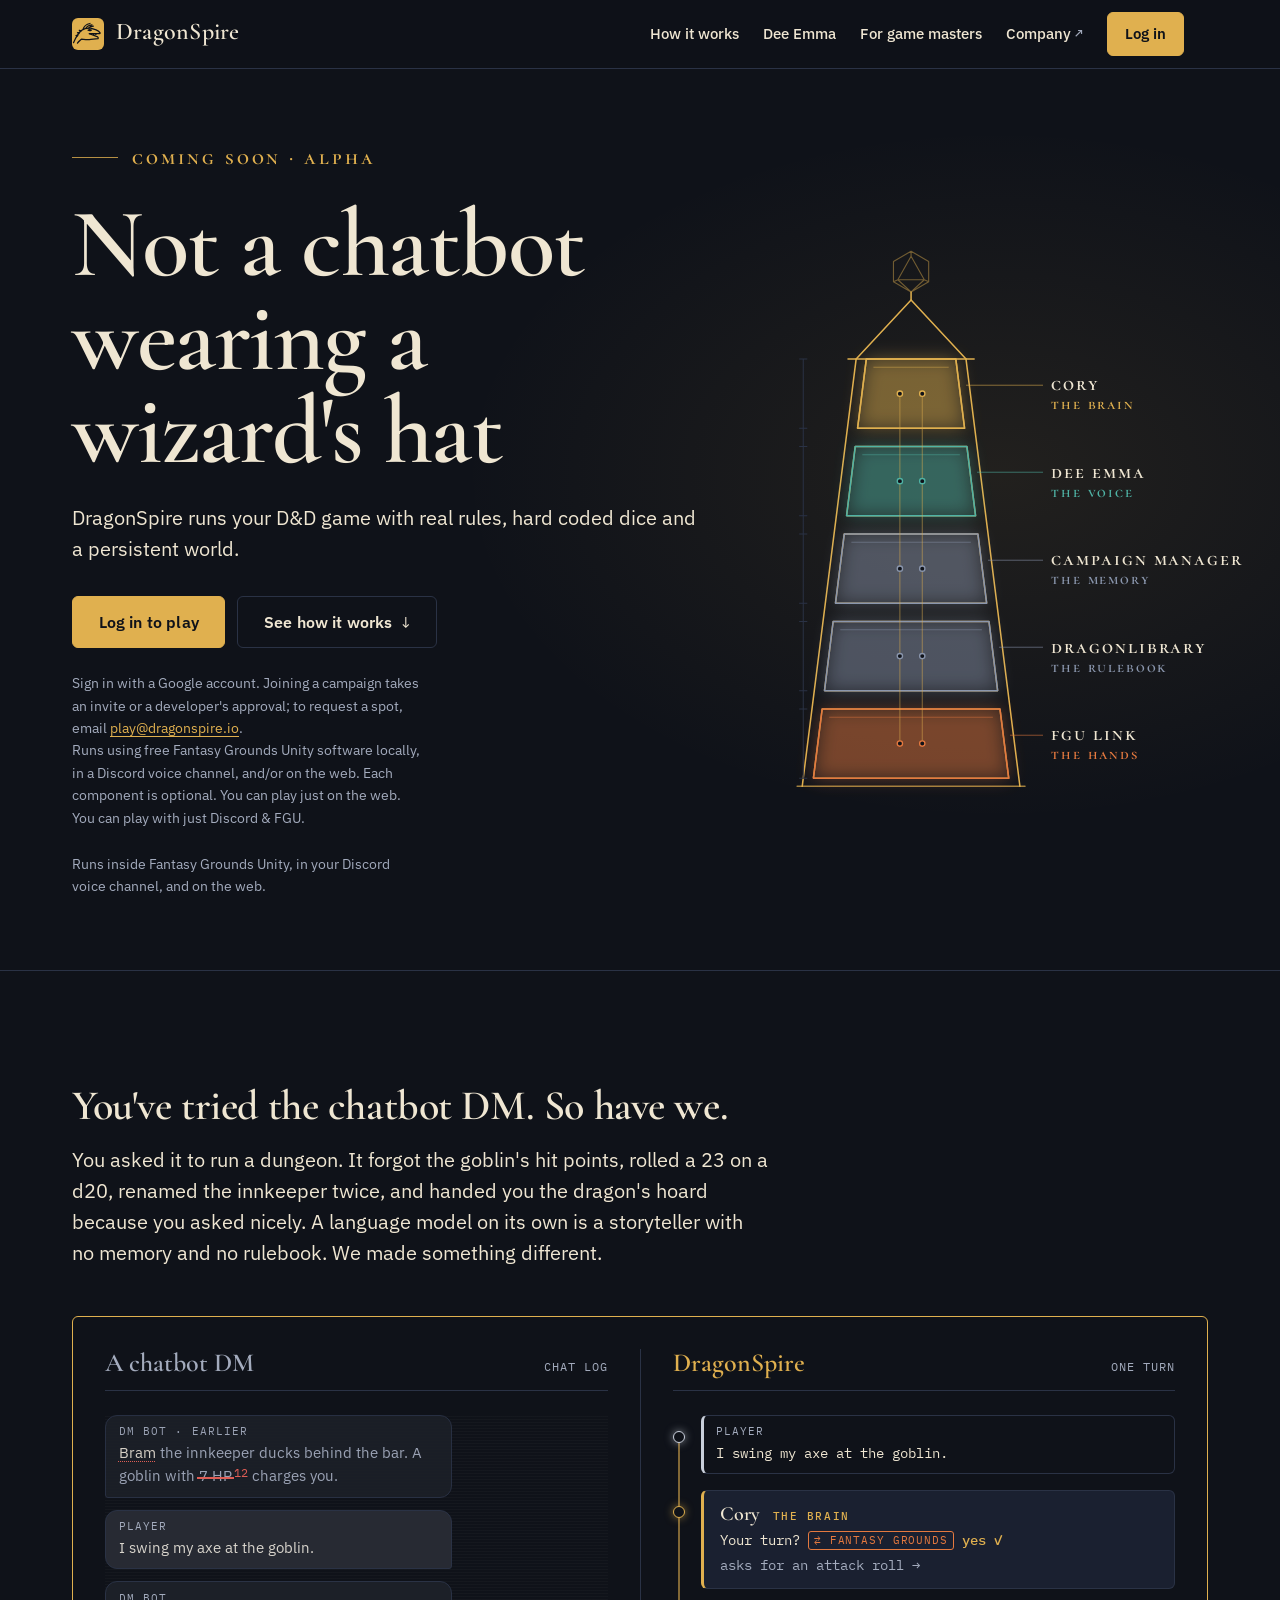
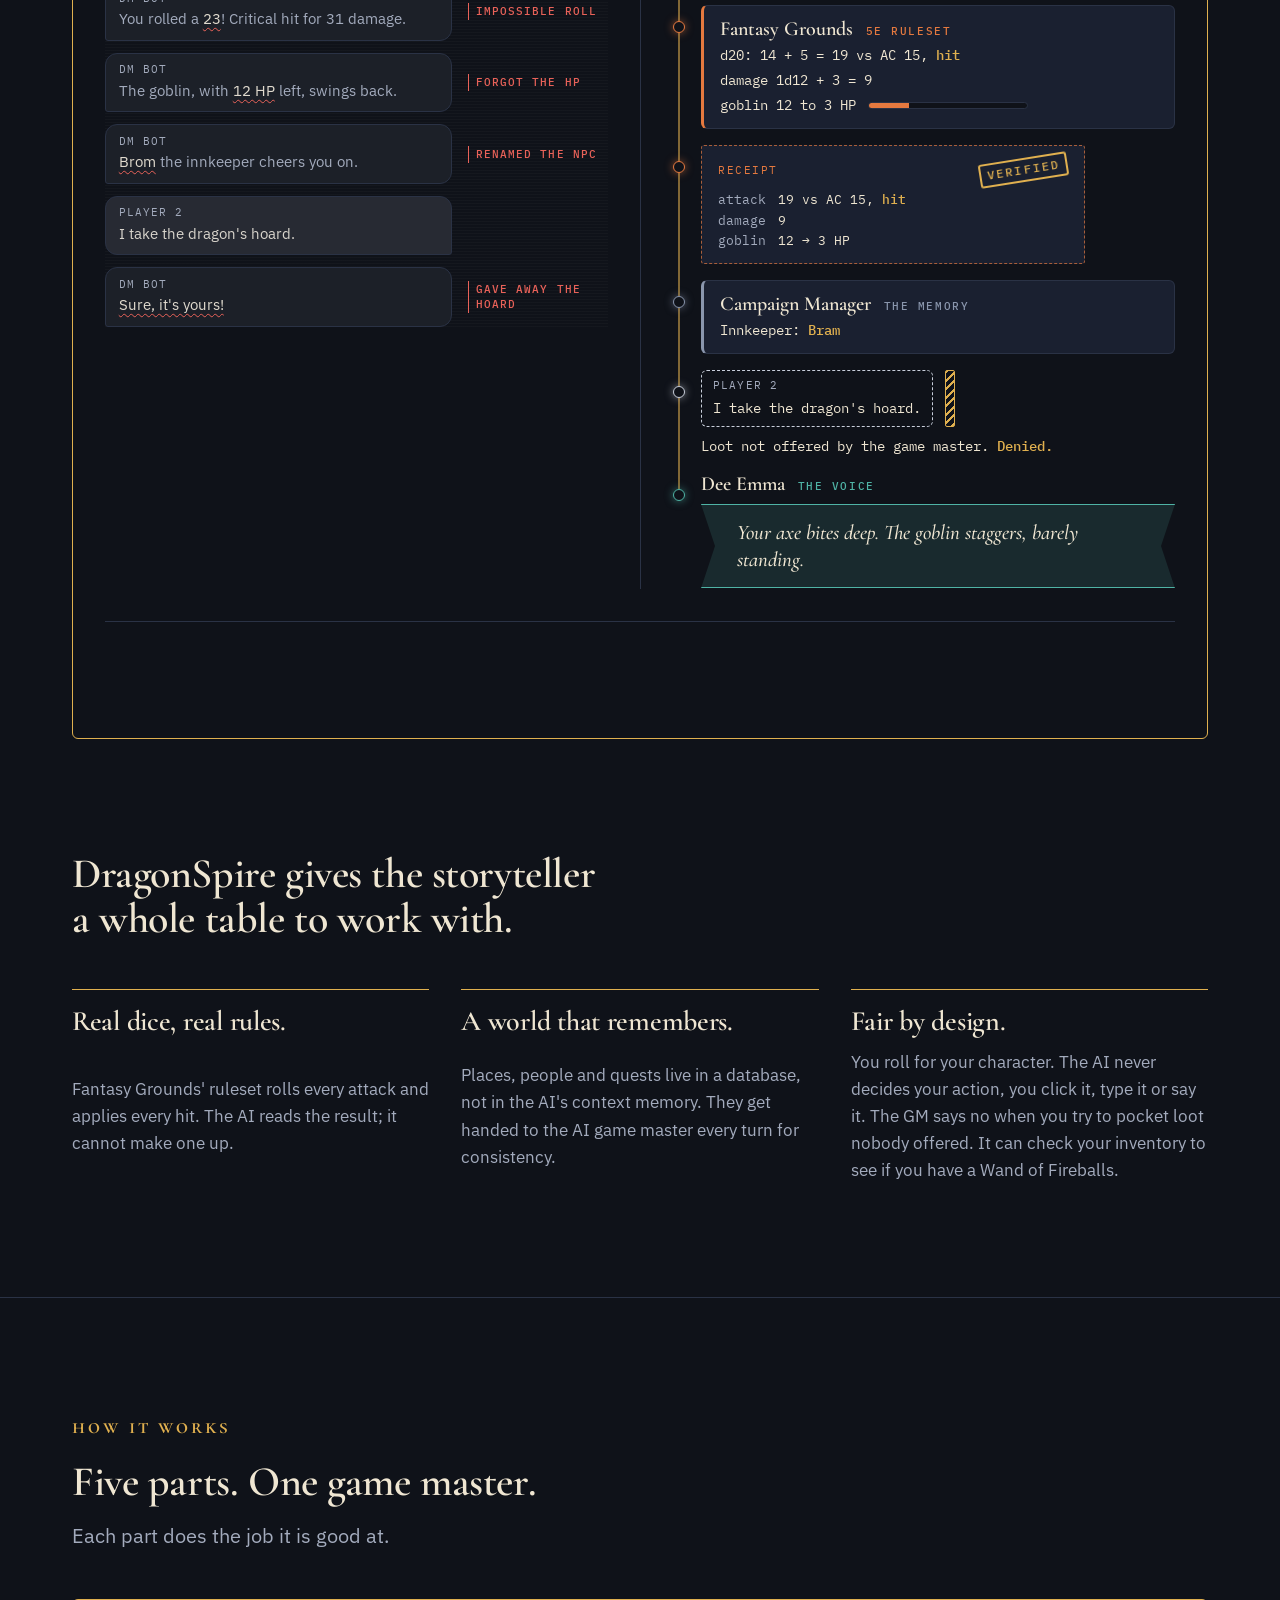
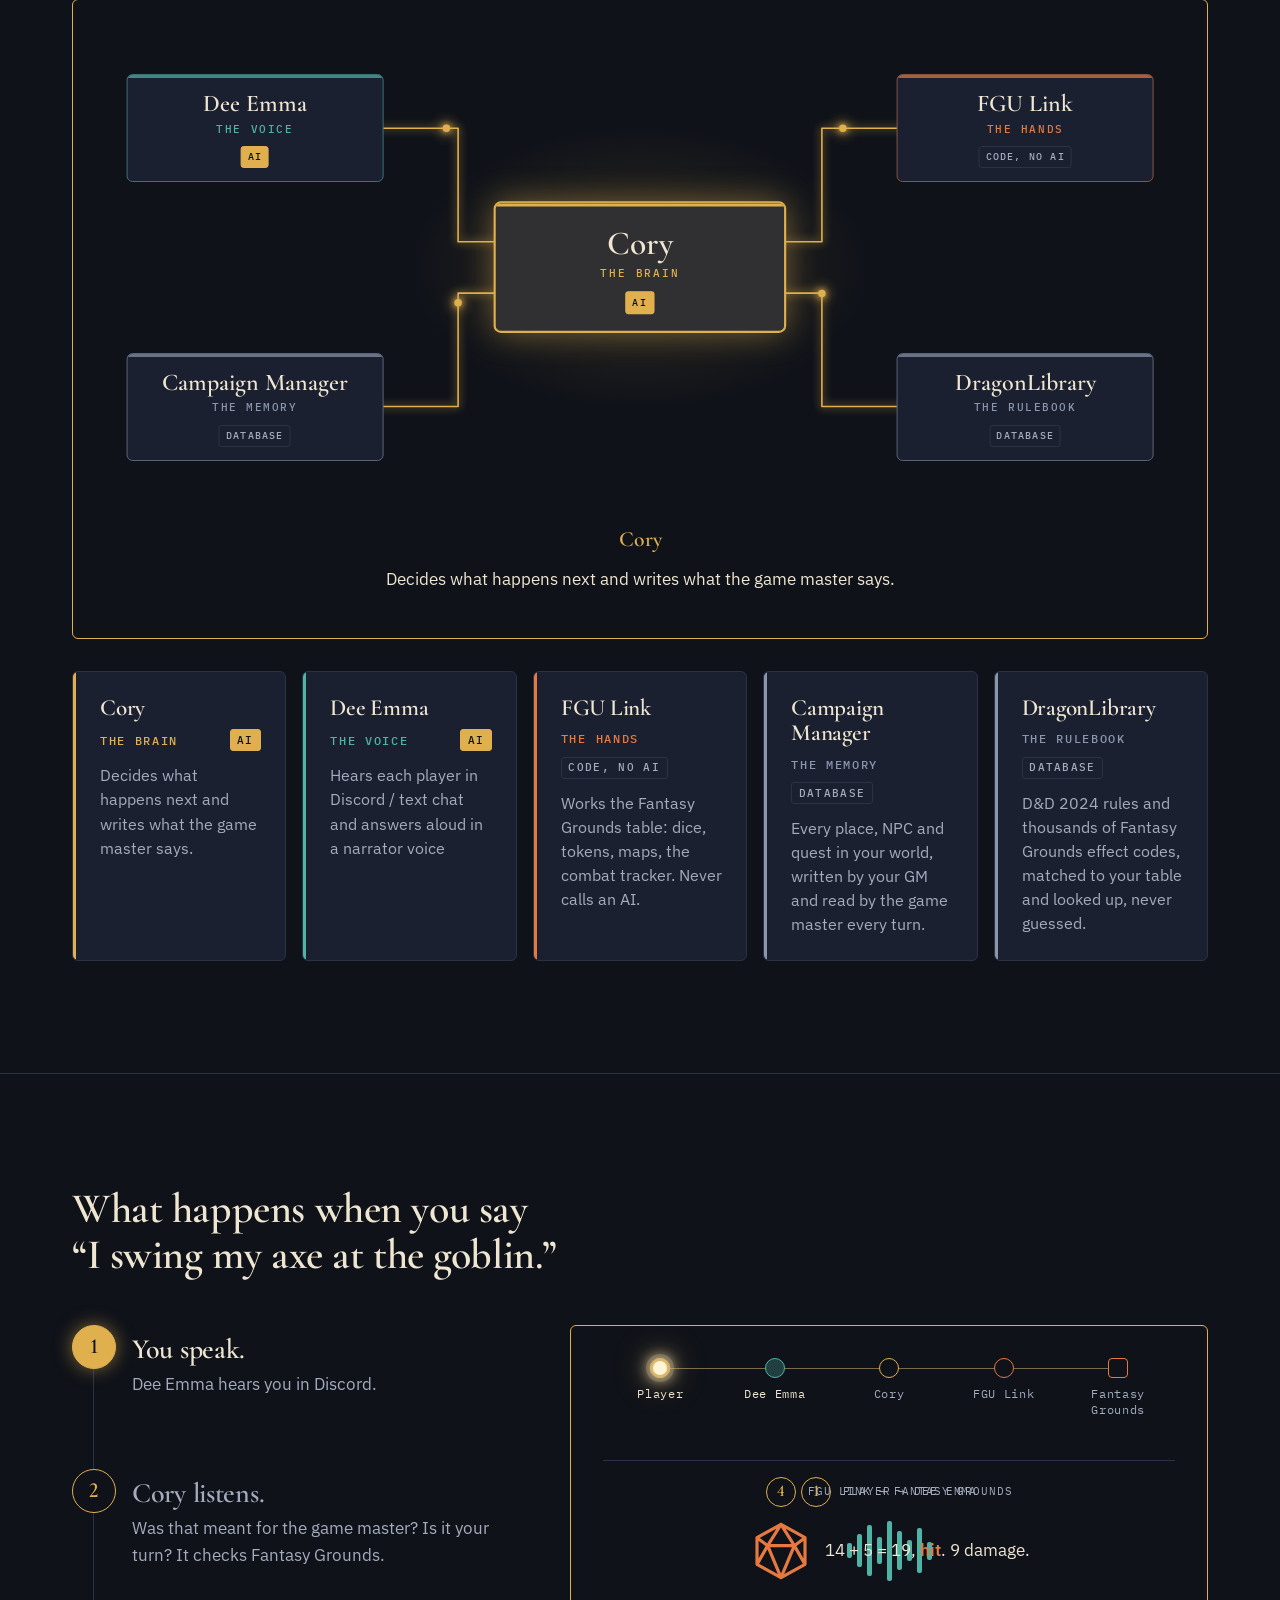
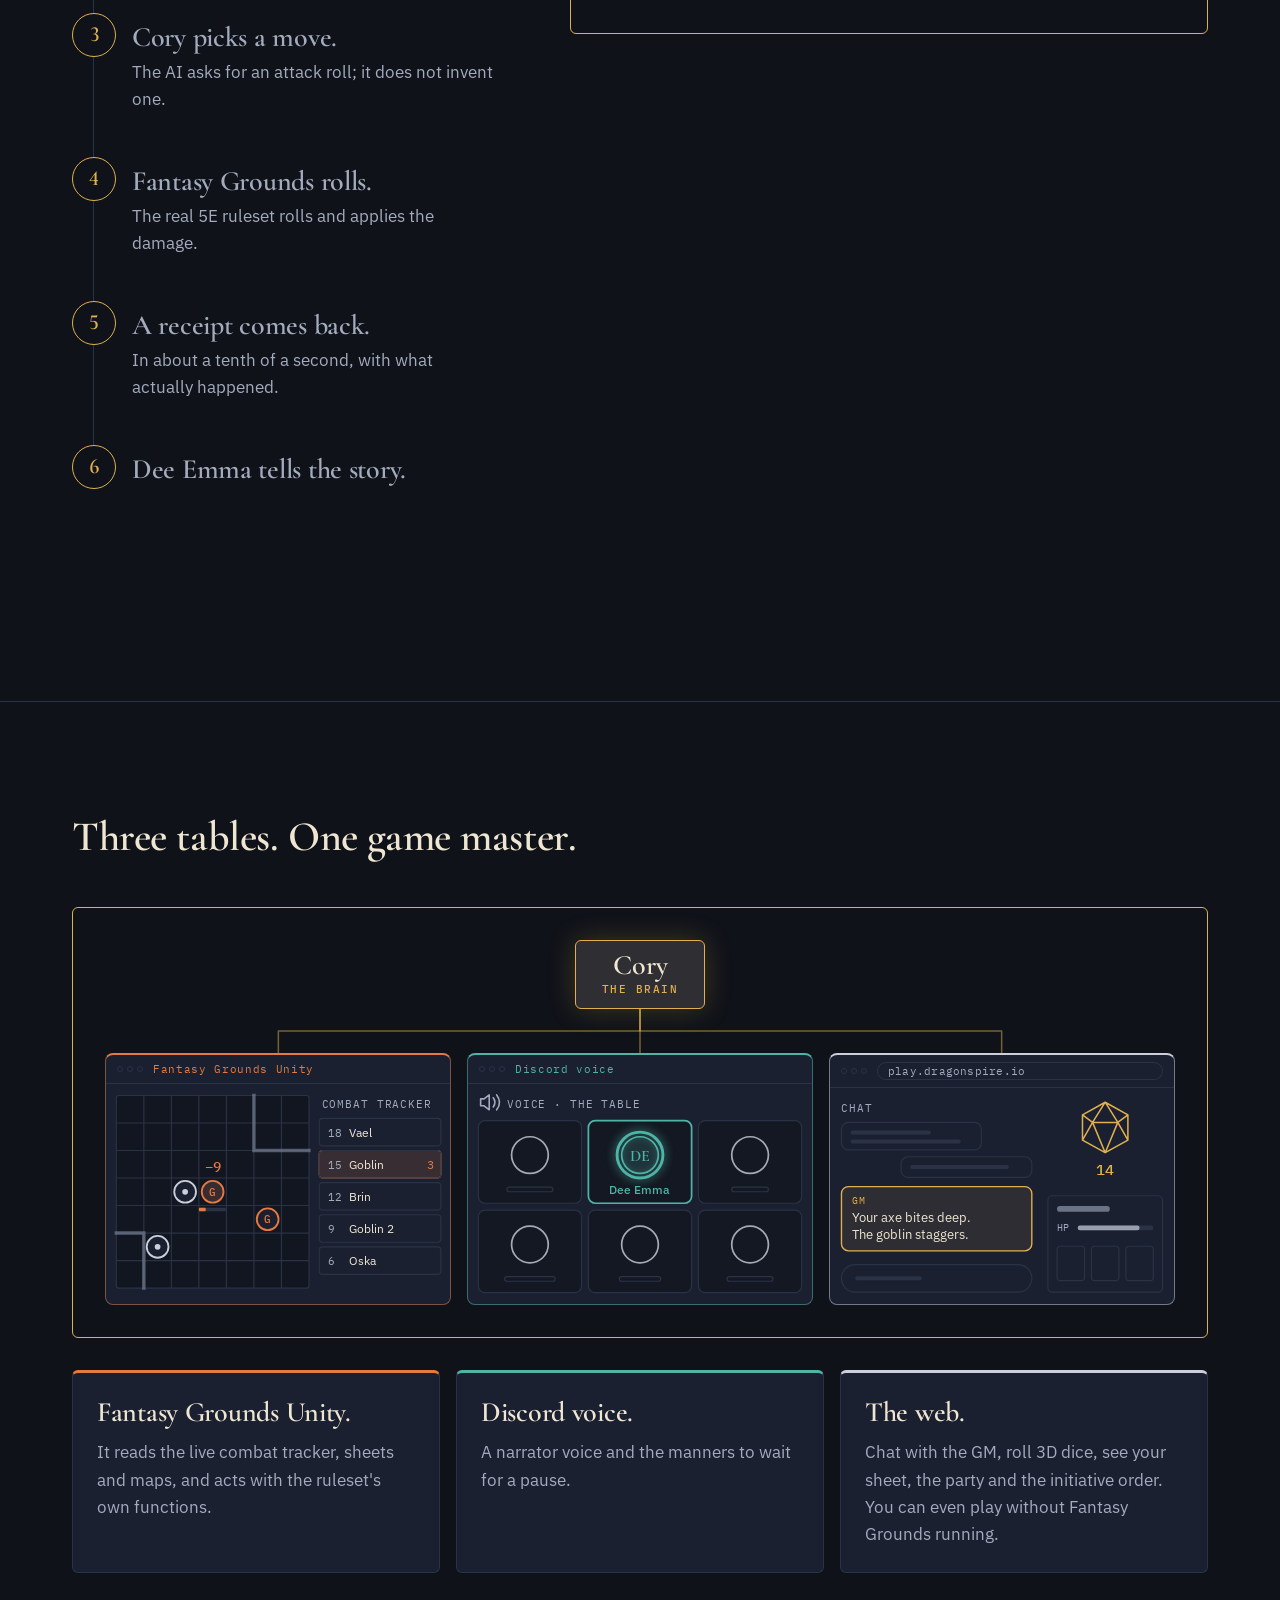
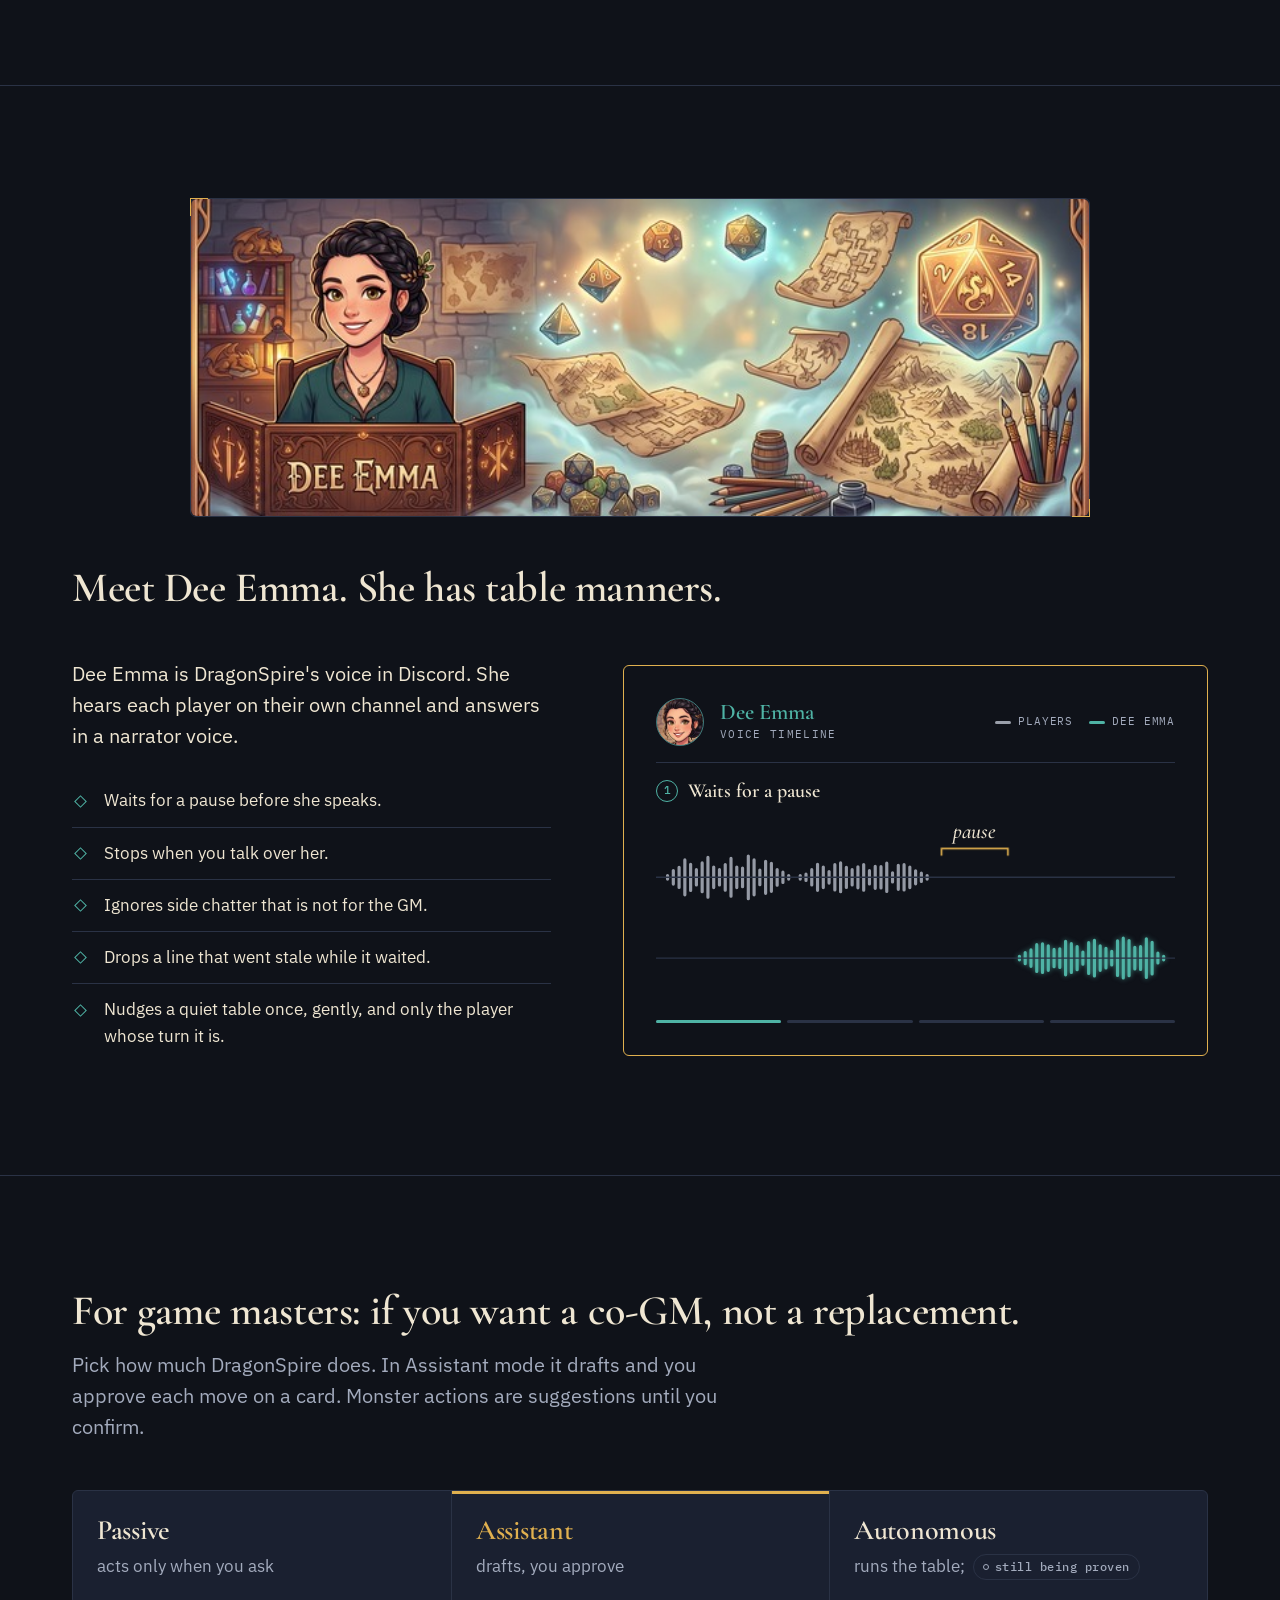
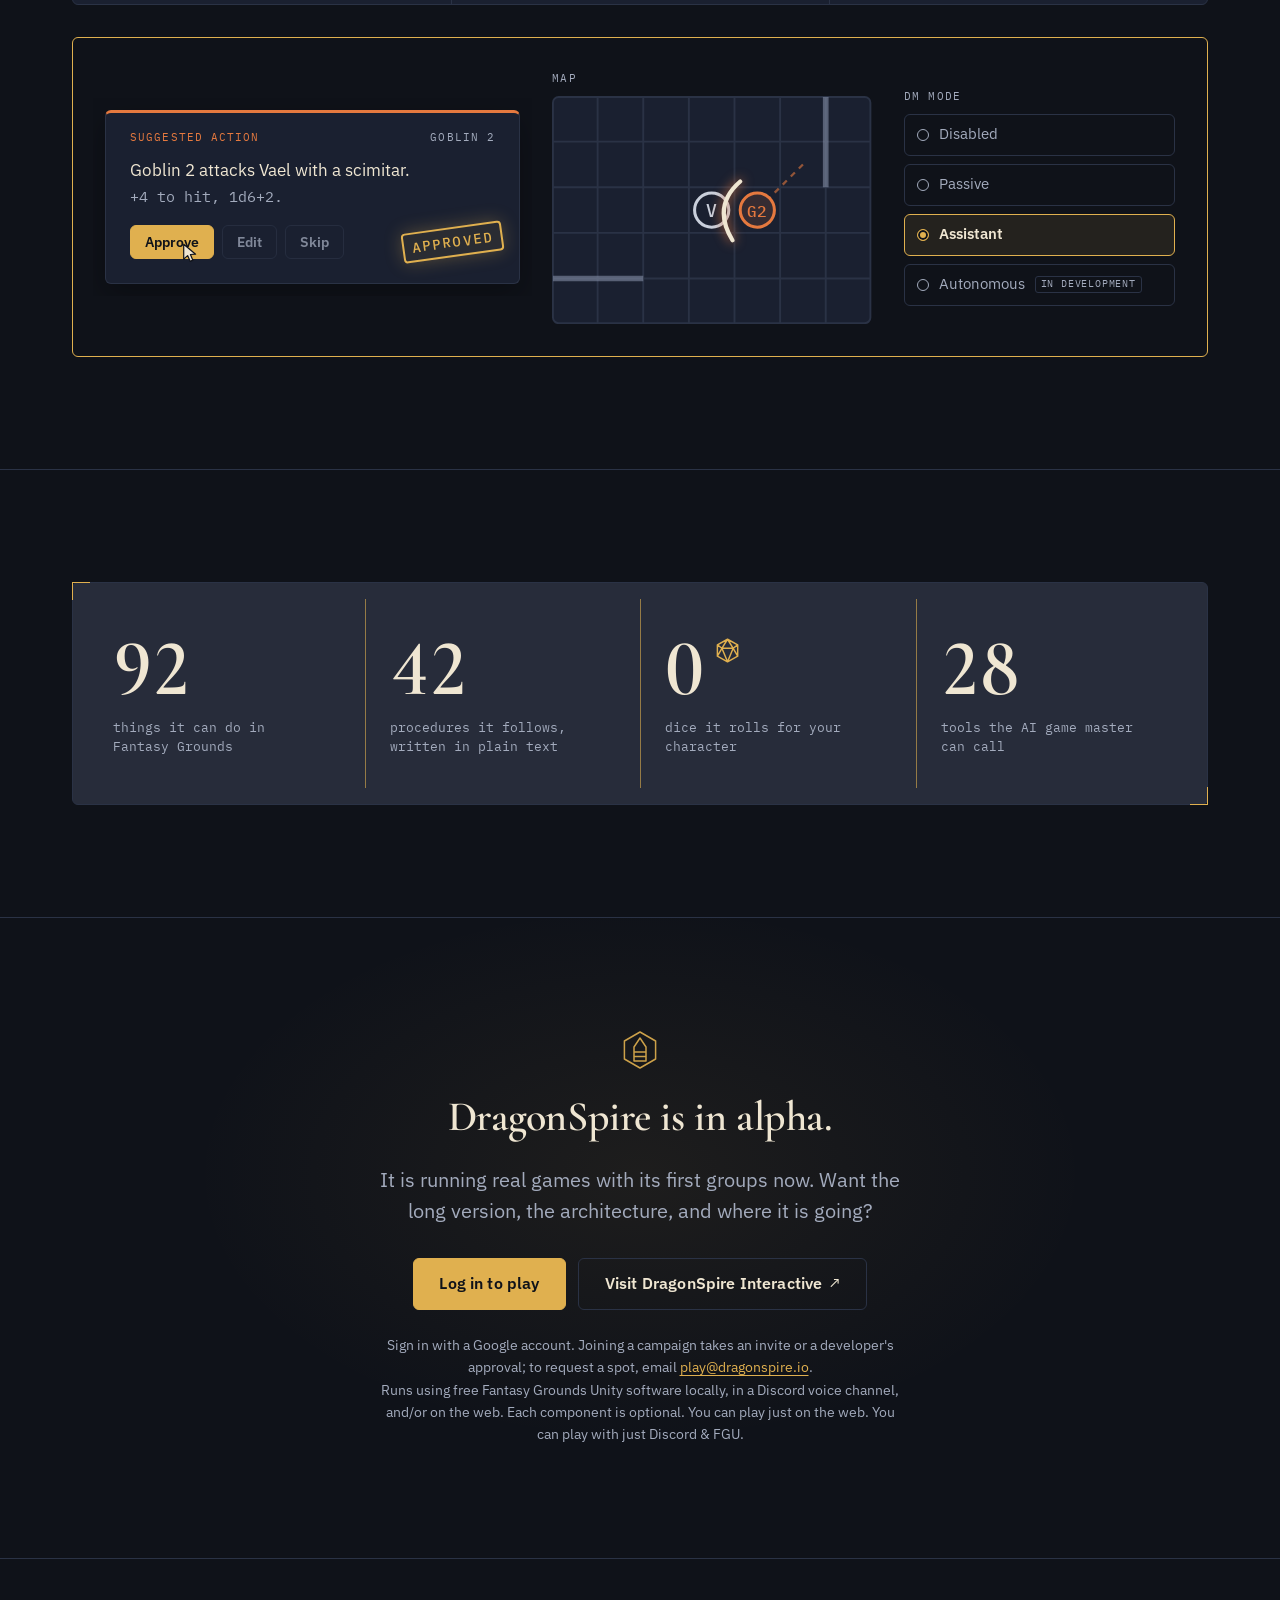
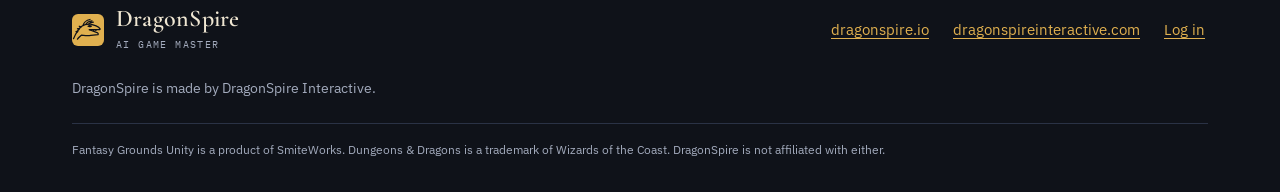
==== index.html @ 438dc152 "Stat: 28 AI tools Co-Authored-By: Claude Sonnet 5.5 <noreply@anthropic.com>" ====
<!doctype html>
<html lang="en">
<head>
<meta charset="utf-8">
<meta name="viewport" content="width=device-width, initial-scale=1">
<title>DragonSpire · AI Game Master</title>
<meta name="description" content="DragonSpire runs your D&amp;D game with real rules, hard coded dice and a persistent world.">
<meta name="theme-color" content="#0F1219">
<link rel="icon" type="image/svg+xml" href="assets/icons/favicon.svg">
<link rel="icon" href="assets/icons/favicon.ico" sizes="48x48">
<link rel="apple-touch-icon" href="assets/icons/apple-touch-icon.png">
<link rel="manifest" href="assets/icons/manifest.webmanifest">
<script>document.documentElement.classList.add("js")</script>
<link rel="preconnect" href="https://fonts.googleapis.com">
<link rel="preconnect" href="https://fonts.gstatic.com" crossorigin>
<link rel="stylesheet" href="https://fonts.googleapis.com/css2?family=Cormorant+Garamond:ital,wght@0,500;0,600;0,700;1,500&amp;family=IBM+Plex+Mono:wght@400;500&amp;family=IBM+Plex+Sans:wght@400;500;600&amp;display=swap">
<link rel="stylesheet" href="assets/css/ds.css">
<link rel="stylesheet" href="assets/css/components.css">
<link rel="stylesheet" href="assets/css/a1.css">
<link rel="stylesheet" href="assets/css/a2.css">
<link rel="stylesheet" href="assets/css/a3.css">
<link rel="stylesheet" href="assets/css/a4.css">
<link rel="stylesheet" href="assets/css/a5.css">
<link rel="stylesheet" href="assets/css/a6.css">
<link rel="stylesheet" href="assets/css/a7.css">
<link rel="stylesheet" href="assets/css/site.css">
</head>
<body>
<a class="skip-link" href="#main">Skip to content</a>

<!-- 0. Navigation -->
<header class="site-nav">
  <div class="site-nav__inner">
    <a class="logo" href="#top" aria-label="DragonSpire AI Game Master, back to top"><img class="logo__mark" src="assets/icons/favicon.svg" alt="" width="32" height="32"><span><span class="logo__word">DragonSpire</span></span></a>
    <div class="site-nav__tools"><button class="site-nav__toggle" type="button" data-nav-toggle aria-expanded="false" aria-controls="nav-main"><span class="site-nav__bars" aria-hidden="true"></span><span class="site-nav__toggle-text">Menu</span></button></div>
    <nav class="site-nav__menu" id="nav-main" aria-label="Main">
      <ul class="site-nav__links">
        <li><a href="#how">How it works</a></li>
        <li><a href="#dee-emma">Dee Emma</a></li>
        <li><a href="#gm">For game masters</a></li>
        <li><a href="https://dragonspireinteractive.com">Company<span class="site-nav__ext" aria-hidden="true">↗</span></a></li>
      </ul>
      <a class="btn btn--primary site-nav__cta" href="https://play.dragonspire.io">Log in</a>
    </nav>
  </div>
</header>

<main id="main" tabindex="-1">

<!-- 1. Hero -->
<section class="hero" id="top" aria-labelledby="hero-title">
  <div class="container hero__grid">
    <div class="hero__copy">
      <p class="eyebrow">Coming soon · Alpha</p>
      <h1 class="display hero__title" id="hero-title">Not a chatbot <br>wearing a wizard's hat</h1>
      <p class="lede">DragonSpire runs your D&amp;D game with real rules, hard coded dice and a persistent world.</p>
      <div class="hero__actions">
        <a class="btn btn--primary" href="https://play.dragonspire.io">Log in to play</a>
        <a class="btn btn--secondary" href="#how">See how it works <span class="arrow" aria-hidden="true">↓</span></a>
      </div>
      <p class="hero__where small muted">Sign in with a Google account. Joining a campaign takes an invite or a developer's approval; to request a spot, email <a href="mailto:play@dragonspire.io">play@dragonspire.io</a>.<br>Runs using free Fantasy Grounds Unity software locally, in a Discord voice channel, and/or on the web. Each component is optional. You can play just on the web. You can play with just Discord &amp; FGU.</p>
      <p class="hero__where small muted">Runs inside Fantasy Grounds Unity, in your Discord voice channel, and on the web.</p>
    </div>
    <figure class="a1" id="a1-slot" role="img" aria-label="The DragonSpire spire builds itself from the ground up in five chambers, FGU Link (the hands), DragonLibrary (the rulebook), Campaign Manager (the memory), Dee Emma (the voice) and Cory (the brain) at the top, with dots of light travelling between them.">
      <div class="a1__stage" aria-hidden="true">
<svg class="a1-svg" viewBox="0 0 240 556" aria-hidden="true" focusable="false">
<defs><filter id="a1-blur" x="-40%" y="-60%" width="180%" height="220%"><feGaussianBlur stdDeviation="9"/></filter></defs>
<g class="a1-frame">
<path class="a1-ln a1-ln--ground" pathLength="1" d="M8 540 H232"/>
<path class="a1-ln a1-ln--wall" pathLength="1" d="M13 540 L66 120"/>
<path class="a1-ln a1-ln--wall" pathLength="1" d="M227 540 L174 120"/>
<g class="a1-dim">
<path d="M14 532 V120"/>
<path d="M10 532 H18 M10 464 H18"/>
<path d="M10 446 H18 M10 378 H18"/>
<path d="M10 360 H18 M10 292 H18"/>
<path d="M10 274 H18 M10 206 H18"/>
<path d="M10 188 H18 M10 120 H18"/>
</g>
</g>
<g class="a1-roof">
<path class="a1-ln" pathLength="1" d="M58 120 H182"/>
<path class="a1-ln" pathLength="1" d="M66 120 L120 62 L174 120"/>
<path class="a1-ln" pathLength="1" d="M120 62 V54"/>
</g>
<g class="a1-d20"><g class="a1-d20__spin">
<path d="M120 14 L137.3 24 V44 L120 54 L102.7 44 V24 Z M120 19 L107 42 H133 Z M120 19 V14 M107 42 L102.7 44 M133 42 L137.3 44 M107 42 L120 54 L133 42"/>
</g></g>
<g class="a1-ch p-fgu" style="--i:0">
  <path class="a1-ch__glow" d="M24 532 L32.6 464 H207.4 L216 532 Z" filter="url(#a1-blur)"/>
  <path class="a1-ch__fill" d="M24 532 L32.6 464 H207.4 L216 532 Z"/>
  <path class="a1-ch__draw" pathLength="1" d="M24 532 L32.6 464 H207.4 L216 532 Z"/>
  <path class="a1-ch__lit" d="M24 532 L32.6 464 H207.4 L216 532 Z"/>
  <path class="a1-ch__band" d="M39.6 472 H200.4"/>
</g>
<g class="a1-ch p-library" style="--i:1">
  <path class="a1-ch__glow" d="M34.9 446 L43.4 378 H196.6 L205.1 446 Z" filter="url(#a1-blur)"/>
  <path class="a1-ch__fill" d="M34.9 446 L43.4 378 H196.6 L205.1 446 Z"/>
  <path class="a1-ch__draw" pathLength="1" d="M34.9 446 L43.4 378 H196.6 L205.1 446 Z"/>
  <path class="a1-ch__lit" d="M34.9 446 L43.4 378 H196.6 L205.1 446 Z"/>
  <path class="a1-ch__band" d="M50.4 386 H189.6"/>
</g>
<g class="a1-ch p-cm" style="--i:2">
  <path class="a1-ch__glow" d="M45.7 360 L54.3 292 H185.7 L194.3 360 Z" filter="url(#a1-blur)"/>
  <path class="a1-ch__fill" d="M45.7 360 L54.3 292 H185.7 L194.3 360 Z"/>
  <path class="a1-ch__draw" pathLength="1" d="M45.7 360 L54.3 292 H185.7 L194.3 360 Z"/>
  <path class="a1-ch__lit" d="M45.7 360 L54.3 292 H185.7 L194.3 360 Z"/>
  <path class="a1-ch__band" d="M61.3 300 H178.7"/>
</g>
<g class="a1-ch p-dee" style="--i:3">
  <path class="a1-ch__glow" d="M56.6 274 L65.1 206 H174.9 L183.4 274 Z" filter="url(#a1-blur)"/>
  <path class="a1-ch__fill" d="M56.6 274 L65.1 206 H174.9 L183.4 274 Z"/>
  <path class="a1-ch__draw" pathLength="1" d="M56.6 274 L65.1 206 H174.9 L183.4 274 Z"/>
  <path class="a1-ch__lit" d="M56.6 274 L65.1 206 H174.9 L183.4 274 Z"/>
  <path class="a1-ch__band" d="M72.1 214 H167.9"/>
</g>
<g class="a1-ch p-cory" style="--i:4">
  <path class="a1-ch__glow" d="M67.4 188 L76 120 H164 L172.6 188 Z" filter="url(#a1-blur)"/>
  <path class="a1-ch__fill" d="M67.4 188 L76 120 H164 L172.6 188 Z"/>
  <path class="a1-ch__draw" pathLength="1" d="M67.4 188 L76 120 H164 L172.6 188 Z"/>
  <path class="a1-ch__lit" d="M67.4 188 L76 120 H164 L172.6 188 Z"/>
  <path class="a1-ch__band" d="M83 128 H157"/>
</g>
<g class="a1-rails">
<path class="a1-rail" style="--i:1" pathLength="1" d="M109 498.0 V412.0 M131 412.0 V498.0"/>
<path class="a1-rail" style="--i:2" pathLength="1" d="M109 412.0 V326.0 M131 326.0 V412.0"/>
<path class="a1-rail" style="--i:3" pathLength="1" d="M109 326.0 V240.0 M131 240.0 V326.0"/>
<path class="a1-rail" style="--i:4" pathLength="1" d="M109 240.0 V154.0 M131 154.0 V240.0"/>
</g>
<g class="a1-ports">
<g class="p-fgu" style="--i:0"><circle class="a1-port" cx="109" cy="498.0" r="2.6"/><circle class="a1-port" cx="131" cy="498.0" r="2.6"/></g>
<g class="p-library" style="--i:1"><circle class="a1-port" cx="109" cy="412.0" r="2.6"/><circle class="a1-port" cx="131" cy="412.0" r="2.6"/></g>
<g class="p-cm" style="--i:2"><circle class="a1-port" cx="109" cy="326.0" r="2.6"/><circle class="a1-port" cx="131" cy="326.0" r="2.6"/></g>
<g class="p-dee" style="--i:3"><circle class="a1-port" cx="109" cy="240.0" r="2.6"/><circle class="a1-port" cx="131" cy="240.0" r="2.6"/></g>
<g class="p-cory" style="--i:4"><circle class="a1-port" cx="109" cy="154.0" r="2.6"/><circle class="a1-port" cx="131" cy="154.0" r="2.6"/></g>
</g>
<g class="a1-dots">
<circle class="a1-dot a1-dot--up" cx="109" cy="0" r="2.6" style="animation-delay:0s"/>
<circle class="a1-dot a1-dot--up" cx="109" cy="0" r="2.6" style="animation-delay:-2.1s"/>
<circle class="a1-dot a1-dot--dn" cx="131" cy="0" r="2.6" style="animation-delay:-1.0s"/>
<circle class="a1-dot a1-dot--dn" cx="131" cy="0" r="2.6" style="animation-delay:-3.1s"/>
<circle class="a1-dot a1-dot--up" cx="109" cy="0" r="2.6" style="animation-delay:-3.6s"/>
</g>
</svg>
<ol class="a1-labels">
<li class="a1-label p-fgu" style="--i:0;--y:89.57%;--edge:0.8821"><span class="a1-label__name">FGU Link</span><span class="a1-label__role">the hands</span></li>
<li class="a1-label p-library" style="--i:1;--y:74.10%;--edge:0.8369"><span class="a1-label__name">DragonLibrary</span><span class="a1-label__role">the rulebook</span></li>
<li class="a1-label p-cm" style="--i:2;--y:58.63%;--edge:0.7917"><span class="a1-label__name">Campaign Manager</span><span class="a1-label__role">the memory</span></li>
<li class="a1-label p-dee" style="--i:3;--y:43.17%;--edge:0.7464"><span class="a1-label__name">Dee Emma</span><span class="a1-label__role">the voice</span></li>
<li class="a1-label p-cory" style="--i:4;--y:27.70%;--edge:0.7012"><span class="a1-label__name">Cory</span><span class="a1-label__role">the brain</span></li>
</ol>
      </div>
    </figure>
  </div>
</section>

<!-- 2. You've tried the chatbot DM -->
<section class="section section--rule" id="chatbot" aria-labelledby="chatbot-title">
  <div class="container">
    <div class="section-head">
      <h2 id="chatbot-title">You've tried the chatbot DM. So have we.</h2>
      <p class="lede">You asked it to run a dungeon. It forgot the goblin's hit points, rolled a 23 on a d20, renamed the innkeeper twice, and handed you the dragon's hoard because you asked nicely. A language model on its own is a storyteller with no memory and no rulebook. We made something different.</p>
    </div>

<figure class="diagram-frame a2" aria-label="The same request, &quot;I swing my axe at the goblin&quot;, given to a chatbot DM and to DragonSpire">
  <div class="diagram-frame__panel">
    <div class="a2__stage">
      <section class="a2__side a2__side--bot a2-scope" data-a2-length="10.6" aria-label="A chatbot DM">
        <header class="a2__head"><p class="a2__title">A chatbot DM</p><p class="label">Chat log</p></header>
        <ol class="a2-chat">
          <li class="a2-msg a2-msg--old"><div class="a2-bubble"><span class="a2-who">DM bot · earlier</span><span class="a2-err a2-err--soft" style="--t:6.7">Bram</span> the innkeeper ducks behind the bar. A goblin with <span class="a2-strike" style="--t:4.5">7 HP</span><span class="a2-ins a2-step" style="--t:4.7">12</span> charges you.</div></li>
          <li class="a2-msg a2-msg--player"><div class="a2-bubble"><span class="a2-who">Player</span><span class="a2-type a2-step" style="--t:0.2">I swing my axe at the goblin.</span></div></li>
          <li class="a2-msg a2-msg--bot"><div class="a2-bubble a2-step a2-glitchin" style="--t:1.9"><span class="a2-who">DM bot</span>You rolled a <span class="a2-err" style="--t:2.6">23</span>! Critical hit for 31 damage.</div><p class="a2-note a2-step" style="--t:2.6">impossible roll</p></li>
          <li class="a2-msg a2-msg--bot"><div class="a2-bubble a2-step a2-glitchin" style="--t:4"><span class="a2-who">DM bot</span>The goblin, with <span class="a2-err" style="--t:4.9">12 HP</span> left, swings back.</div><p class="a2-note a2-step" style="--t:4.9">forgot the HP</p></li>
          <li class="a2-msg a2-msg--bot"><div class="a2-bubble a2-step a2-glitchin" style="--t:6.1"><span class="a2-who">DM bot</span><span class="a2-err" style="--t:6.7">Brom</span> the innkeeper cheers you on.</div><p class="a2-note a2-step" style="--t:6.7">renamed the NPC</p></li>
          <li class="a2-msg a2-msg--player"><div class="a2-bubble a2-step" style="--t:8"><span class="a2-who">Player 2</span>I take the dragon's hoard.</div></li>
          <li class="a2-msg a2-msg--bot"><div class="a2-bubble a2-step a2-glitchin" style="--t:8.8"><span class="a2-who">DM bot</span><span class="a2-err" style="--t:9.4">Sure, it's yours!</span></div><p class="a2-note a2-step" style="--t:9.4">gave away the hoard</p></li>
        </ol>
      </section>
      <section class="a2__side a2__side--ds a2-scope" data-a2-length="13.2" aria-label="DragonSpire">
        <header class="a2__head"><p class="a2__title">DragonSpire</p><p class="label">One turn</p></header>
        <ol class="a2-flow">
          <li style="--t:0;--tn:1.9"><div class="a2-input"><span class="a2-who">Player</span><span class="a2-type a2-step" style="--t:0.2">I swing my axe at the goblin.</span></div></li>
          <li class="p-cory" style="--t:1.9;--tn:3.6"><div class="a2-node a2-step">
            <p class="a2-node__head"><span class="a2-node__name">Cory</span><span class="a2-node__role">The brain</span></p>
            <p class="a2-line a2-step" style="--t:2.4">Your turn? <span class="a2-tag">&#8644; Fantasy Grounds</span> <b>yes &#10003;</b></p>
            <p class="a2-line a2-line--muted a2-step" style="--t:3">asks for an attack roll &rarr;</p>
          </div></li>
          <li class="p-fgu" style="--t:3.6;--tn:6.3"><div class="a2-node a2-step">
            <p class="a2-node__head"><span class="a2-node__name">Fantasy Grounds</span><span class="a2-node__role">5E ruleset</span></p>
            <p class="a2-line a2-step" style="--t:3.9">d20: 14 + 5 = 19 vs AC 15, <b>hit</b></p>
            <p class="a2-line a2-step" style="--t:4.6">damage 1d12 + 3 = 9</p>
            <p class="a2-line a2-hp a2-step" style="--t:5.3"><span>goblin 12 to 3 HP</span><span class="a2-hp__bar" aria-hidden="true"><span class="a2-hp__fill a2-step" style="--t:5.5"></span></span></p>
          </div></li>
          <li class="p-fgu" style="--t:6.3;--tn:7.4"><div class="a2-receipt a2-step">
            <p class="a2-receipt__head"><span>Receipt</span><span class="a2-stamp a2-step" style="--t:6.75">Verified</span></p>
            <dl><dt>attack</dt><dd>19 vs AC 15, <b>hit</b></dd><dt>damage</dt><dd>9</dd><dt>goblin</dt><dd>12 &rarr; 3 HP</dd></dl>
          </div></li>
          <li class="p-cm" style="--t:7.4;--tn:8.4"><div class="a2-node a2-step">
            <p class="a2-node__head"><span class="a2-node__name">Campaign Manager</span><span class="a2-node__role">The memory</span></p>
            <p class="a2-line">Innkeeper: <b>Bram</b></p>
          </div></li>
          <li style="--t:8.4;--tn:10.3">
            <div class="a2-loot"><div class="a2-claim a2-step"><span class="a2-who">Player 2</span>I take the dragon's hoard.</div><span class="a2-wall a2-step" style="--t:8.3" aria-hidden="true"></span></div>
            <p class="a2-deny a2-step" style="--t:9.3">Loot not offered by the game master. <strong>Denied.</strong></p>
          </li>
          <li class="p-dee" style="--t:10.3"><div class="a2-voice">
            <p class="a2-node__head a2-step"><span class="a2-node__name">Dee Emma</span><span class="a2-node__role">The voice</span></p>
            <p class="a2-ribbon a2-step" style="--t:10.6"><span class="a2-ribbon__text a2-step" style="--t:11">Your axe bites deep. The goblin staggers, barely standing.</span></p>
          </div></li>
        </ol>
      </section>
    </div>
    <div class="a2__foot a2-scope" data-a2-length="13.2">
      <p class="a2__caption"></p>
      <button class="btn btn--secondary a2-replay" type="button">Replay <span aria-hidden="true">&#8635;</span></button>
    </div>
  </div>
</figure>

    <div class="answer">
      <h2 class="answer__title">DragonSpire gives the storyteller a whole table to work with.</h2>
      <ul class="points">
        <li class="point"><h3 class="point__title">Real dice, real rules.</h3><p class="point__text">Fantasy Grounds' ruleset rolls every attack and applies every hit. The AI reads the result; it cannot make one up.</p></li>
        <li class="point"><h3 class="point__title">A world that remembers.</h3><p class="point__text">Places, people and quests live in a database, not in the AI's context memory. They get handed to the AI game master every turn for consistency.</p></li>
        <li class="point"><h3 class="point__title">Fair by design.</h3><p class="point__text">You roll for your character. The AI never decides your action, you click it, type it or say it. The GM says no when you try to pocket loot nobody offered. It can check your inventory to see if you have a Wand of Fireballs.</p></li>
      </ul>
    </div>
  </div>
</section>

<!-- 3. How it works -->
<section class="section section--rule" id="how" aria-labelledby="how-title">
  <div class="container">
    <div class="section-head">
      <p class="eyebrow">How it works</p>
      <h2 id="how-title">Five parts. One game master.</h2>
      <p class="lede">Each part does the job it is good at.</p>
    </div>
<figure class="diagram-frame a3" id="a3-slot" aria-label="DragonSpire's five parts as connected chambers: Cory, the brain, in the centre, wired to Dee Emma, FGU Link, Campaign Manager and DragonLibrary">
  <div class="diagram-frame__panel">
    <div class="a3__stage">
<svg class="a3-wires a3-wires--wide" viewBox="0 0 1000 440" aria-hidden="true" focusable="false">
<path class="a3-wire" data-a3="dee" d="M140 90 H330 V196 H500"/>
<path class="a3-wire" data-a3="fgu" d="M860 90 H670 V196 H500"/>
<path class="a3-wire" data-a3="cm" d="M140 350 H330 V244 H500"/>
<path class="a3-wire" data-a3="lib" d="M860 350 H670 V244 H500"/>
<circle class="a3-dot" r="3.5"><animateMotion dur="3.6s" begin="-0.0s" repeatCount="indefinite" path="M140 90 H330 V196 H500"/></circle>
<circle class="a3-dot" r="3.5"><animateMotion dur="3.6s" begin="-1.8s" repeatCount="indefinite" keyPoints="1;0" keyTimes="0;1" calcMode="linear" path="M140 90 H330 V196 H500"/></circle>
<circle class="a3-dot" r="3.5"><animateMotion dur="3.6s" begin="-0.9s" repeatCount="indefinite" path="M860 90 H670 V196 H500"/></circle>
<circle class="a3-dot" r="3.5"><animateMotion dur="3.6s" begin="-2.7s" repeatCount="indefinite" keyPoints="1;0" keyTimes="0;1" calcMode="linear" path="M860 90 H670 V196 H500"/></circle>
<circle class="a3-dot" r="3.5"><animateMotion dur="3.6s" begin="-1.8s" repeatCount="indefinite" path="M140 350 H330 V244 H500"/></circle>
<circle class="a3-dot" r="3.5"><animateMotion dur="3.6s" begin="-3.6s" repeatCount="indefinite" keyPoints="1;0" keyTimes="0;1" calcMode="linear" path="M140 350 H330 V244 H500"/></circle>
<circle class="a3-dot" r="3.5"><animateMotion dur="3.6s" begin="-2.7s" repeatCount="indefinite" path="M860 350 H670 V244 H500"/></circle>
<circle class="a3-dot" r="3.5"><animateMotion dur="3.6s" begin="-4.5s" repeatCount="indefinite" keyPoints="1;0" keyTimes="0;1" calcMode="linear" path="M860 350 H670 V244 H500"/></circle>
</svg>
<svg class="a3-wires a3-wires--tall" viewBox="0 0 360 560" aria-hidden="true" focusable="false">
<path class="a3-wire" data-a3="dee" d="M90 78 V280"/>
<path class="a3-wire" data-a3="fgu" d="M270 78 V280"/>
<path class="a3-wire" data-a3="cm" d="M90 482 V280"/>
<path class="a3-wire" data-a3="lib" d="M270 482 V280"/>
<circle class="a3-dot" r="3.2"><animateMotion dur="2.4s" begin="-0.0s" repeatCount="indefinite" path="M90 78 V280"/></circle>
<circle class="a3-dot" r="3.2"><animateMotion dur="2.4s" begin="-1.2s" repeatCount="indefinite" keyPoints="1;0" keyTimes="0;1" calcMode="linear" path="M90 78 V280"/></circle>
<circle class="a3-dot" r="3.2"><animateMotion dur="2.4s" begin="-0.9s" repeatCount="indefinite" path="M270 78 V280"/></circle>
<circle class="a3-dot" r="3.2"><animateMotion dur="2.4s" begin="-2.1s" repeatCount="indefinite" keyPoints="1;0" keyTimes="0;1" calcMode="linear" path="M270 78 V280"/></circle>
<circle class="a3-dot" r="3.2"><animateMotion dur="2.4s" begin="-1.8s" repeatCount="indefinite" path="M90 482 V280"/></circle>
<circle class="a3-dot" r="3.2"><animateMotion dur="2.4s" begin="-3.0s" repeatCount="indefinite" keyPoints="1;0" keyTimes="0;1" calcMode="linear" path="M90 482 V280"/></circle>
<circle class="a3-dot" r="3.2"><animateMotion dur="2.4s" begin="-2.7s" repeatCount="indefinite" path="M270 482 V280"/></circle>
<circle class="a3-dot" r="3.2"><animateMotion dur="2.4s" begin="-3.9s" repeatCount="indefinite" keyPoints="1;0" keyTimes="0;1" calcMode="linear" path="M270 482 V280"/></circle>
</svg>
      <button type="button" class="a3-ch p-cory" data-a3="cory"><span class="a3-ch__name">Cory</span> <span class="a3-ch__role">the brain</span> <span class="badge badge--ai a3-ch__badge">AI</span></button>
      <button type="button" class="a3-ch p-dee" data-a3="dee"><span class="a3-ch__name">Dee Emma</span> <span class="a3-ch__role">the voice</span> <span class="badge badge--ai a3-ch__badge">AI</span></button>
      <button type="button" class="a3-ch p-fgu" data-a3="fgu"><span class="a3-ch__name">FGU Link</span> <span class="a3-ch__role">the hands</span> <span class="badge a3-ch__badge">CODE, NO AI</span></button>
      <button type="button" class="a3-ch p-cm" data-a3="cm"><span class="a3-ch__name">Campaign Manager</span> <span class="a3-ch__role">the memory</span> <span class="badge a3-ch__badge">DATABASE</span></button>
      <button type="button" class="a3-ch p-library" data-a3="lib"><span class="a3-ch__name">DragonLibrary</span> <span class="a3-ch__role">the rulebook</span> <span class="badge a3-ch__badge">DATABASE</span></button>
    </div>
    <ul class="a3-caps">
      <li class="a3-cap p-cory" data-a3="cory"><span class="a3-cap__name">Cory</span> <span class="a3-cap__text">Decides what happens next and writes what the game master says.</span></li>
      <li class="a3-cap p-dee" data-a3="dee"><span class="a3-cap__name">Dee Emma</span> <span class="a3-cap__text">Hears each player in Discord / text chat and answers aloud in a narrator voice</span></li>
      <li class="a3-cap p-fgu" data-a3="fgu"><span class="a3-cap__name">FGU Link</span> <span class="a3-cap__text">Rolls, moves tokens and runs the combat tracker with Fantasy Grounds' own rules.</span></li>
      <li class="a3-cap p-cm" data-a3="cm"><span class="a3-cap__name">Campaign Manager</span> <span class="a3-cap__text">Every place, NPC and quest your GM writes, handed to the game master every turn.</span></li>
      <li class="a3-cap p-library" data-a3="lib"><span class="a3-cap__name">DragonLibrary</span> <span class="a3-cap__text">D&amp;D 2024 rules and thousands of Fantasy Grounds effect codes, matched to your table.</span></li>
    </ul>
  </div>
</figure>
      <ul class="part-grid parts-row">
        <li class="part-card p-cory"><h3 class="part-card__name">Cory</h3>
          <div class="part-card__meta"><p class="part-card__role">The brain</p><span class="badge badge--ai">AI</span></div>
          <p class="part-card__copy">Decides what happens next and writes what the game master says.</p></li>
        <li class="part-card p-dee"><h3 class="part-card__name">Dee Emma</h3>
          <div class="part-card__meta"><p class="part-card__role">The voice</p><span class="badge badge--ai">AI</span></div>
          <p class="part-card__copy">Hears each player in Discord / text chat and answers aloud in a narrator voice</p></li>
        <li class="part-card p-fgu"><h3 class="part-card__name">FGU Link</h3>
          <div class="part-card__meta"><p class="part-card__role">The hands</p><span class="badge">Code, no AI</span></div>
          <p class="part-card__copy">Works the Fantasy Grounds table: dice, tokens, maps, the combat tracker. Never calls an AI.</p></li>
        <li class="part-card p-cm"><h3 class="part-card__name">Campaign Manager</h3>
          <div class="part-card__meta"><p class="part-card__role">The memory</p><span class="badge">Database</span></div>
          <p class="part-card__copy">Every place, NPC and quest in your world, written by your GM and read by the game master every turn.</p></li>
        <li class="part-card p-library"><h3 class="part-card__name">DragonLibrary</h3>
          <div class="part-card__meta"><p class="part-card__role">The rulebook</p><span class="badge">Database</span></div>
          <p class="part-card__copy">D&amp;D 2024 rules and thousands of Fantasy Grounds effect codes, matched to your table and looked up, never guessed.</p></li>
      </ul>
  </div>
</section>

<!-- 4. One swing of the axe -->
<section class="section section--rule" id="axe" aria-labelledby="axe-title">
  <div class="container">
    <div class="section-head">
      <h2 id="axe-title">What happens when you say “I swing my axe at the goblin.”</h2>
    </div>
    <div class="split split--axe">
      <ol class="timeline a4-steps" id="axe-steps">
        <li class="timeline__step"><div class="timeline__body"><h3 class="timeline__title">You speak.</h3><p class="timeline__text">Dee Emma hears you in Discord.</p></div></li>
        <li class="timeline__step"><div class="timeline__body"><h3 class="timeline__title">Cory listens.</h3><p class="timeline__text">Was that meant for the game master? Is it your turn? It checks Fantasy Grounds.</p></div></li>
        <li class="timeline__step"><div class="timeline__body"><h3 class="timeline__title">Cory picks a move.</h3><p class="timeline__text">The AI asks for an attack roll; it does not invent one.</p></div></li>
        <li class="timeline__step"><div class="timeline__body"><h3 class="timeline__title">Fantasy Grounds rolls.</h3><p class="timeline__text">The real 5E ruleset rolls and applies the damage.</p></div></li>
        <li class="timeline__step"><div class="timeline__body"><h3 class="timeline__title">A receipt comes back.</h3><p class="timeline__text">In about a tenth of a second, with what actually happened.</p></div></li>
        <li class="timeline__step"><div class="timeline__body"><h3 class="timeline__title">Dee Emma tells the story.</h3></div></li>
      </ol>
      <figure class="diagram-frame a4" id="a4-slot" data-a4-steps="#axe-steps" aria-label="One turn in six beats: from the player to Dee Emma, Cory, FGU Link and Fantasy Grounds, and back as a story">
        <div class="diagram-frame__panel">
          <div class="a4__body">
            <div class="a4-track" aria-hidden="true">
              <ol class="a4-stations">
                <li class="a4-st p-player"><span class="a4-st__dot"></span><span class="a4-st__name">Player</span></li>
                <li class="a4-st p-dee"><span class="a4-st__dot"></span><span class="a4-st__name">Dee Emma</span></li>
                <li class="a4-st p-cory"><span class="a4-st__dot"></span><span class="a4-st__name">Cory</span></li>
                <li class="a4-st p-fgu"><span class="a4-st__dot"></span><span class="a4-st__name">FGU Link</span></li>
                <li class="a4-st p-fgu"><span class="a4-st__dot"></span><span class="a4-st__name">Fantasy Grounds</span></li>
              </ol>
              <span class="a4-token"></span>
            </div>
            <ol class="a4-beats">
        <li class="a4-beat" data-from="0" data-to="1">
          <p class="a4-beat__head"><span class="a4-beat__n">1</span><span class="a4-beat__route">Player <span class="a4-sr">to</span><span aria-hidden="true">&rarr;</span> Dee Emma</span></p>
          <div class="a4-beat__art"><span class="a4-wave" role="img" aria-label="Sound wave"><i></i><i></i><i></i><i></i><i></i><i></i><i></i><i></i><i></i></span></div>
        </li>
        <li class="a4-beat" data-from="1" data-to="2">
          <p class="a4-beat__head"><span class="a4-beat__n">2</span><span class="a4-beat__route">Dee Emma <span class="a4-sr">to</span><span aria-hidden="true">&rarr;</span> Cory</span></p>
          <div class="a4-beat__art"><ul class="a4-ticks"><li>meant for the GM</li><li>your turn</li></ul></div>
        </li>
        <li class="a4-beat" data-from="2" data-to="3">
          <p class="a4-beat__head"><span class="a4-beat__n">3</span><span class="a4-beat__route">Cory <span class="a4-sr">to</span><span aria-hidden="true">&rarr;</span> FGU Link</span></p>
          <div class="a4-beat__art"><p class="a4-card">attack roll</p></div>
        </li>
        <li class="a4-beat" data-from="3" data-to="4">
          <p class="a4-beat__head"><span class="a4-beat__n">4</span><span class="a4-beat__route">FGU Link <span class="a4-sr">to</span><span aria-hidden="true">&rarr;</span> Fantasy Grounds</span></p>
          <div class="a4-beat__art"><div class="a4-roll"><svg class="a4-d20" viewBox="0 0 24 24" aria-hidden="true" focusable="false"><path d="M12 2 L21 7 V17 L12 22 L3 17 V7 Z M12 2 L7 10 H17 Z M7 10 L3 17 M17 10 L21 17 M7 10 L12 22 L17 10 M3 7 L7 10 M21 7 L17 10"/></svg><p class="a4-roll__result">14 + 5 = 19, <b>hit</b>. 9 damage.</p></div></div>
        </li>
        <li class="a4-beat" data-from="4" data-to="2">
          <p class="a4-beat__head"><span class="a4-beat__n">5</span><span class="a4-beat__route">Fantasy Grounds <span class="a4-sr">to</span><span aria-hidden="true">&rarr;</span> Cory</span></p>
          <div class="a4-beat__art"><div class="a4-receipt"><p class="a4-receipt__head">Receipt <span class="a4-timer"><svg viewBox="0 0 16 16" aria-hidden="true" focusable="false"><circle cx="8" cy="9" r="5.5"/><path d="M8 9 V6 M6.5 1.8 H9.5 M8 1.8 V3.5"/></svg>0.1 s</span></p><p>19, hit</p><p>9 damage</p></div></div>
        </li>
        <li class="a4-beat" data-from="2" data-to="1">
          <p class="a4-beat__head"><span class="a4-beat__n">6</span><span class="a4-beat__route">Cory <span class="a4-sr">to</span><span aria-hidden="true">&rarr;</span> Dee Emma</span></p>
          <div class="a4-beat__art"><p class="a4-ribbon">Your axe bites deep. The goblin staggers.</p></div>
        </li>
            </ol>
          </div>
        </div>
      </figure>
    </div>
  </div>
</section>

<!-- 5. Play where you play -->
<section class="section section--rule" id="tables" aria-labelledby="tables-title">
  <div class="container">
    <div class="section-head">
      <h2 id="tables-title">Three tables. One game master.</h2>
    </div>
<figure class="diagram-frame a5" id="a5-slot" aria-label="One game master at three tables: Cory, the brain, is wired to Fantasy Grounds Unity, where a goblin takes 9 damage and drops from 12 to 3 hit points, to Discord voice, where Dee Emma narrates, and to the web, where a d20 lands and the chat reads &quot;Your axe bites deep. The goblin staggers.&quot;">
  <div class="diagram-frame__panel">
    <div class="a5__stage" aria-hidden="true">
      <p class="a5-cory p-cory"><span class="a5-cory__name">Cory</span><span class="a5-cory__role">the brain</span></p>
      <svg class="a5-wires" viewBox="0 0 1000 48" preserveAspectRatio="none" focusable="false">
        <path class="a5-wire" pathLength="1" d="M500 0 V24 H162 V48"/>
        <path class="a5-wire" pathLength="1" d="M500 0 V48"/>
        <path class="a5-wire" pathLength="1" d="M500 0 V24 H838 V48"/>
        <path class="a5-wire a5-wire--pulse" pathLength="1" d="M500 0 V24 H162 V48"/>
        <path class="a5-wire a5-wire--pulse" pathLength="1" d="M500 0 V48"/>
        <path class="a5-wire a5-wire--pulse" pathLength="1" d="M500 0 V24 H838 V48"/>
      </svg>
      <div class="a5-wins">

        <div class="a5-win p-fgu">
          <p class="a5-win__bar"><span class="a5-win__dots"><i></i><i></i><i></i></span><span class="a5-win__title">Fantasy Grounds Unity</span></p>
          <svg class="a5-art" viewBox="0 0 300 188" focusable="false">
            <rect class="a5-map" x="9" y="10" width="168" height="168" rx="2"/>
            <path class="a5-grid" d="M33 10 V178 M57 10 V178 M81 10 V178 M105 10 V178 M129 10 V178 M153 10 V178 M9 34 H177 M9 58 H177 M9 82 H177 M9 106 H177 M9 130 H177 M9 154 H177"/>
            <path class="a5-wall" d="M129 10 V58 H177 M9 130 H33 V178"/>
            <g class="a5-tok a5-tok--pc"><circle cx="69" cy="94" r="9.5"/><circle class="a5-tok__dot" cx="69" cy="94" r="2.5"/></g>
            <g class="a5-tok a5-tok--pc"><circle cx="45" cy="142" r="9.5"/><circle class="a5-tok__dot" cx="45" cy="142" r="2.5"/></g>
            <g class="a5-tok a5-tok--foe"><circle cx="141" cy="118" r="9.5"/><text class="a5-tok__t" x="141" y="121.5">G</text></g>
            <circle class="a5-hit" cx="93" cy="94" r="13"/>
            <g class="a5-tok a5-tok--foe a5-goblin"><circle class="a5-goblin__body" cx="93" cy="94" r="9.5"/><text class="a5-tok__t" x="93" y="97.5">G</text></g>
            <rect class="a5-hp__track" x="81" y="108" width="24" height="3" rx="1.5"/>
            <rect class="a5-hp__fill" x="81" y="108" width="24" height="3" rx="1.5"/>
            <text class="a5-dmg" x="93" y="77">&minus;9</text>
            <text class="a5-t a5-t--label" x="188" y="21">Combat tracker</text>
            <g class="a5-row"><rect x="186" y="30" width="106" height="24" rx="3"/><text class="a5-t a5-t--num" x="194" y="46">18</text><text class="a5-t" x="212" y="46">Vael</text></g>
            <rect class="a5-row__hl" x="186" y="58" width="106" height="24" rx="3"/>
            <g class="a5-row"><rect x="186" y="58" width="106" height="24" rx="3"/><text class="a5-t a5-t--num" x="194" y="74">15</text><text class="a5-t" x="212" y="74">Goblin</text></g>
            <text class="a5-t a5-t--hp a5-hp-old" x="286" y="74">12</text>
            <text class="a5-t a5-t--hp a5-hp-new" x="286" y="74">3</text>
            <g class="a5-row"><rect x="186" y="86" width="106" height="24" rx="3"/><text class="a5-t a5-t--num" x="194" y="102">12</text><text class="a5-t" x="212" y="102">Brin</text></g>
            <g class="a5-row"><rect x="186" y="114" width="106" height="24" rx="3"/><text class="a5-t a5-t--num" x="194" y="130">9</text><text class="a5-t" x="212" y="130">Goblin 2</text></g>
            <g class="a5-row"><rect x="186" y="142" width="106" height="24" rx="3"/><text class="a5-t a5-t--num" x="194" y="158">6</text><text class="a5-t" x="212" y="158">Oska</text></g>
          </svg>
        </div>

        <div class="a5-win p-dee">
          <p class="a5-win__bar"><span class="a5-win__dots"><i></i><i></i><i></i></span><span class="a5-win__title">Discord voice</span></p>
          <svg class="a5-art" viewBox="0 0 300 188" focusable="false">
            <path class="a5-spk" d="M11 13 H14 L18.5 9.5 V22.5 L14 19 H11 Z M22 12 Q25 16 22 20 M25 9.5 Q30 16 25 22.5"/>
            <text class="a5-t a5-t--label" x="34" y="20.5">voice · the table</text>
            <g class="a5-tile"><rect x="9" y="32" width="90" height="72" rx="6"/><circle class="a5-av" cx="54" cy="62" r="16"/><rect class="a5-name" x="34" y="90" width="40" height="4" rx="2"/></g>
            <g class="a5-tile"><rect x="201" y="32" width="90" height="72" rx="6"/><circle class="a5-av" cx="246" cy="62" r="16"/><rect class="a5-name" x="230" y="90" width="32" height="4" rx="2"/></g>
            <g class="a5-tile"><rect x="9" y="110" width="90" height="72" rx="6"/><circle class="a5-av" cx="54" cy="140" r="16"/><rect class="a5-name" x="32" y="168" width="44" height="4" rx="2"/></g>
            <g class="a5-tile"><rect x="105" y="110" width="90" height="72" rx="6"/><circle class="a5-av" cx="150" cy="140" r="16"/><rect class="a5-name" x="132" y="168" width="36" height="4" rx="2"/></g>
            <g class="a5-tile"><rect x="201" y="110" width="90" height="72" rx="6"/><circle class="a5-av" cx="246" cy="140" r="16"/><rect class="a5-name" x="226" y="168" width="40" height="4" rx="2"/></g>
            <g class="a5-tile a5-tile--dee"><rect x="105" y="32" width="90" height="72" rx="6"/><circle class="a5-av a5-av--dee" cx="150" cy="62" r="16"/><text class="a5-av__t" x="150" y="67">DE</text><text class="a5-t a5-t--dee" x="150" y="96">Dee Emma</text></g>
            <g class="a5-speak">
              <rect class="a5-speak__tile" x="105" y="32" width="90" height="72" rx="6"/>
              <circle class="a5-speak__pulse" cx="150" cy="62" r="20"/>
              <circle class="a5-speak__ring" cx="150" cy="62" r="20"/>
            </g>
          </svg>
        </div>

        <div class="a5-win p-web">
          <p class="a5-win__bar"><span class="a5-win__dots"><i></i><i></i><i></i></span><span class="a5-win__url">play.dragonspire.io</span></p>
          <svg class="a5-art" viewBox="0 0 300 188" focusable="false">
            <text class="a5-t a5-t--label" x="10" y="21">Chat</text>
            <rect class="a5-bub" x="10" y="30" width="122" height="24" rx="6"/><rect class="a5-name" x="18" y="37" width="70" height="3.5" rx="1.75"/><rect class="a5-name" x="18" y="45" width="96" height="3.5" rx="1.75"/>
            <rect class="a5-bub" x="62" y="60" width="114" height="18" rx="6"/><rect class="a5-name" x="70" y="67.25" width="86" height="3.5" rx="1.75"/>
            <g class="a5-say">
              <rect class="a5-say__bub" x="10" y="86" width="166" height="56" rx="6"/>
              <text class="a5-t a5-t--gm" x="19" y="101">GM</text>
              <text class="a5-t a5-t--say" x="19" y="117">Your axe bites deep.</text>
              <text class="a5-t a5-t--say" x="19" y="132">The goblin staggers.</text>
            </g>
            <rect class="a5-bub" x="10" y="154" width="166" height="24" rx="12"/><rect class="a5-name" x="22" y="164.25" width="58" height="3.5" rx="1.75"/>
            <g class="a5-die"><path transform="translate(213.6 8) scale(2.2)" d="M12 2 L21 7 V17 L12 22 L3 17 V7 Z M12 2 L7 10 H17 Z M7 10 L3 17 M17 10 L21 17 M7 10 L12 22 L17 10 M3 7 L7 10 M21 7 L17 10"/></g>
            <text class="a5-die__n" x="240" y="76">14</text>
            <rect class="a5-bub" x="190" y="94" width="100" height="84" rx="4"/>
            <rect class="a5-name a5-name--strong" x="198" y="103" width="46" height="5" rx="2.5"/>
            <text class="a5-t a5-t--tiny" x="198" y="125">HP</text>
            <rect class="a5-hp__track" x="216" y="120" width="66" height="4" rx="2"/>
            <rect class="a5-sheet__hp" x="216" y="120" width="54" height="4" rx="2"/>
            <rect class="a5-box" x="198" y="138" width="24" height="30" rx="3"/><rect class="a5-box" x="228" y="138" width="24" height="30" rx="3"/><rect class="a5-box" x="258" y="138" width="24" height="30" rx="3"/>
          </svg>
        </div>

      </div>
    </div>
  </div>
</figure>
    <ul class="tables">
      <li class="table-card p-fgu"><h3 class="table-card__name">Fantasy Grounds Unity.</h3><p class="table-card__text">It reads the live combat tracker, sheets and maps, and acts with the ruleset's own functions.</p></li>
      <li class="table-card p-dee"><h3 class="table-card__name">Discord voice.</h3><p class="table-card__text">A narrator voice and the manners to wait for a pause.</p></li>
      <li class="table-card p-web"><h3 class="table-card__name">The web.</h3><p class="table-card__text">Chat with the GM, roll 3D dice, see your sheet, the party and the initiative order. You can even play without Fantasy Grounds running.</p></li>
    </ul>
  </div>
</section>

<!-- 6. Meet Dee Emma -->
<section class="section section--rule" id="dee-emma" aria-labelledby="dee-title">
  <div class="container">
    <figure class="banner ornate">
      <img src="assets/img/dee_emma_banner.jpg" width="680" height="240" loading="lazy" decoding="async"
        alt="Illustration of Dee Emma, a smiling young woman with dark braided hair, seated behind a carved wooden game master's screen that bears her name, with maps, scrolls and glowing dice floating beside her.">
    </figure>
    <div class="section-head">
      <h2 id="dee-title">Meet Dee Emma. She has table manners.</h2>
    </div>
    <div class="split split--dee">
      <div class="dee__copy">
        <p class="lede">Dee Emma is DragonSpire's voice in Discord. She hears each player on their own channel and answers in a narrator voice.</p>
        <ul class="manners">
          <li>Waits for a pause before she speaks.</li>
          <li>Stops when you talk over her.</li>
          <li>Ignores side chatter that is not for the GM.</li>
          <li>Drops a line that went stale while it waited.</li>
          <li>Nudges a quiet table once, gently, and only the player whose turn it is.</li>
        </ul>
      </div>
      <figure class="diagram-frame a6" id="a6-slot" aria-label="Dee Emma's table manners on a voice timeline: she waits for a pause before speaking, stops when a player talks over her, ignores side chatter like &quot;pizza's here&quot;, and drops a queued line once the turn has moved on.">
        <div class="diagram-frame__panel">
          <div class="a6__head" aria-hidden="true">
            <span class="a6-avatar"></span>
            <p class="a6__who"><span class="a6__name">Dee Emma</span><span class="a6__sub">voice timeline</span></p>
            <ul class="a6-legend"><li class="a6-legend__p">players</li><li class="a6-legend__d">Dee Emma</li></ul>
          </div>
          <ol class="a6-scenes">
            <li class="a6-scene" data-speak="1.82-3">
              <p class="a6-scene__label"><span class="a6-scene__n">1</span>Waits for a pause</p>
              <svg class="a6-tl" viewBox="0 0 360 134" aria-hidden="true" focusable="false">
                <path class="a6-w a6-w--p" d="M8 44.8V47.2M12 41.3V50.7M16 39.0V53.0M20 33.9V58.1M24 36.9V55.1M28 40.7V51.3M32 36.0V56.0M36 32.2V59.8M40 38.9V53.1M44 40.7V51.3M48 37.1V54.9M52 32.9V59.1M56 38.9V53.1M60 39.5V52.5M64 31.2V60.8M68 33.9V58.1M72 40.9V51.1M76 34.9V57.1M80 36.3V55.7M84 40.6V51.4M88 42.4V49.6M92 44.8V47.2"/>
                <path class="a6-w a6-w--p" d="M100 44.8V47.2M104 43.8V48.2M108 40.7V51.3M112 37.0V55.0M116 38.9V53.1M120 42.0V50.0M124 37.2V54.8M128 36.0V56.0M132 39.0V53.0M136 40.7V51.3M140 38.7V53.3M144 37.1V54.9M148 41.4V50.6M152 38.4V53.6M156 38.6V53.4M160 36.2V55.8M164 42.8V49.2M168 37.7V54.3M172 37.2V54.8M176 38.9V53.1M180 41.5V50.5M184 43.1V48.9M188 44.8V47.2"/>
                <path class="a6-w a6-w--d" d="M252 100.8V103.2M256 98.1V105.9M260 96.3V107.7M264 92.7V111.3M268 92.1V111.9M272 93.5V110.5M276 96.0V108.0M280 95.5V108.5M284 90.4V113.6M288 92.0V112.0M292 94.0V110.0M296 97.8V106.2M300 91.3V112.7M304 89.6V114.4M308 93.5V110.5M312 95.2V108.8M316 97.3V106.7M320 90.0V114.0M324 88.2V115.8M328 89.8V114.2M332 94.5V109.5M336 94.1V109.9M340 88.6V115.4M344 91.0V113.0M348 98.6V105.4M352 100.8V103.2"/>
                <rect class="a6-curtain" x="0" y="0" width="360" height="134"/>
                <path class="a6-base" d="M0 46 H360 M0 102 H360"/>
                <line class="a6-head" x1="0" y1="24" x2="0" y2="124"/>
                <path class="a6-mark a6-in" d="M198 31 V26 H244 V31" style="--t:1.43"/>
                <text class="a6-note a6-in" x="221" y="19" text-anchor="middle" style="--t:1.48">pause</text>
              </svg>
            </li>
            <li class="a6-scene" data-speak="0-1.49">
              <p class="a6-scene__label"><span class="a6-scene__n">2</span>Stops when talked over</p>
              <svg class="a6-tl" viewBox="0 0 360 134" aria-hidden="true" focusable="false">
                <path class="a6-w a6-w--d" d="M8 100.8V103.2M12 99.0V105.0M16 96.0V108.0M20 95.3V108.7M24 94.4V109.6M28 94.8V109.2M32 91.9V112.1M36 90.1V113.9M40 92.2V111.8M44 95.7V108.3M48 98.0V106.0M52 93.1V110.9M56 93.1V110.9M60 88.4V115.6M64 93.4V110.6M68 96.7V107.3M72 96.8V107.2M76 89.1V114.9M80 88.6V115.4M84 88.8V115.2M88 93.5V110.5M92 98.4V105.6M96 93.9V110.1M100 90.5V113.5M104 92.5V111.5M108 90.2V113.8M112 96.7V107.3M116 96.1V107.9M120 89.7V114.3M124 92.3V111.7M128 88.8V115.2M132 94.6V109.4M136 96.6V107.4M140 93.4V110.6M144 90.4V113.6M148 92.2V111.8M152 94.9V109.1M156 95.9V108.1M160 95.4V108.6M164 89.6V114.4M168 91.8V112.2M172 88.9V115.1M176 93.5V110.5M180 95.5V108.5M184 91.1V112.9M188 89.7V114.3M192 89.2V114.8M196 94.8V109.2M200 97.4V106.6M204 92.6V111.4"/>
                <path class="a6-w a6-w--ghost" d="M210 100.8V103.2M214 93.5V110.5M218 94.8V109.2M222 95.8V108.2M226 89.1V114.9M230 94.2V109.8M234 92.7V111.3M238 91.6V112.4M242 91.7V112.3M246 94.8V109.2M250 89.4V114.6M254 92.0V112.0M258 93.2V110.8M262 87.5V116.5M266 93.1V110.9M270 95.7V108.3M274 87.7V116.3M278 93.7V110.3M282 94.5V109.5M286 91.9V112.1M290 93.6V110.4M294 98.0V106.0M298 100.8V103.2"/>
                <path class="a6-w a6-w--p" d="M186 44.8V47.2M190 44.3V47.7M194 39.3V52.7M198 35.5V56.5M202 34.8V57.2M206 39.4V52.6M210 42.2V49.8M214 37.6V54.4M218 36.2V55.8M222 34.3V57.7M226 38.3V53.7M230 40.8V51.2M234 39.3V52.7M238 36.6V55.4M242 34.1V57.9M246 33.1V58.9M250 37.6V54.4M254 42.1V49.9M258 37.4V54.6M262 34.7V57.3M266 33.1V58.9M270 34.5V57.5M274 36.5V55.5M278 41.4V50.6M282 35.9V56.1M286 35.3V56.7M290 33.7V58.3M294 35.3V56.7M298 40.4V51.6M302 40.9V51.1M306 36.1V55.9M310 32.8V59.2M314 34.1V57.9M318 37.5V54.5M322 41.0V51.0M326 39.3V52.7M330 36.8V55.2M334 35.3V56.7M338 37.0V55.0M342 43.0V49.0M346 44.8V47.2M350 44.8V47.2"/>
                <rect class="a6-curtain" x="0" y="0" width="360" height="134"/>
                <path class="a6-base" d="M0 46 H360 M0 102 H360"/>
                <line class="a6-head" x1="0" y1="24" x2="0" y2="124"/>
                <text class="a6-note a6-in" x="186" y="19" text-anchor="start" style="--t:1.34">talks over</text>
                <path class="a6-cut a6-in" d="M206 84 V120" style="--t:1.49"/>
                <text class="a6-note a6-in" x="212" y="130" text-anchor="start" style="--t:1.52">stops</text>
              </svg>
            </li>
            <li class="a6-scene" data-speak="">
              <p class="a6-scene__label"><span class="a6-scene__n">3</span>Ignores side chatter</p>
              <svg class="a6-tl" viewBox="0 0 360 134" aria-hidden="true" focusable="false">
                <path class="a6-w a6-w--p" d="M64 44.8V47.2M68 43.9V48.1M72 42.3V49.7M76 39.9V52.1M80 36.8V55.2M84 32.5V59.5M88 36.4V55.6M92 33.9V58.1M96 35.7V56.3M100 39.5V52.5M104 39.8V52.2M108 41.8V50.2M112 40.0V52.0M116 35.9V56.1M120 38.3V53.7M124 37.7V54.3M128 31.8V60.2M132 34.6V57.4M136 36.0V56.0M140 35.8V56.2M144 36.7V55.3M148 35.6V56.4M152 40.2V51.8M156 41.9V50.1M160 40.2V51.8M164 38.4V53.6M168 34.8V57.2M172 33.7V58.3M176 35.4V56.6M180 35.8V56.2M184 32.1V59.9M188 31.8V60.2M192 38.0V54.0M196 35.9V56.1M200 37.3V54.7M204 40.1V51.9M208 41.8V50.2M212 38.1V53.9M216 36.4V55.6M220 37.5V54.5M224 34.0V58.0M228 35.8V56.2M232 36.8V55.2M236 35.3V56.7M240 36.1V55.9M244 36.9V55.1M248 37.4V54.6M252 38.8V53.2M256 40.8V51.2M260 38.3V53.7M264 36.0V56.0M268 36.2V55.8M272 39.0V53.0M276 40.8V51.2M280 41.5V50.5M284 43.8V48.2M288 44.8V47.2"/>
                <rect class="a6-curtain" x="0" y="0" width="360" height="134"/>
                <path class="a6-base" d="M0 46 H360 M0 102 H360"/>
                <line class="a6-head" x1="0" y1="24" x2="0" y2="124"/>
                <g class="a6-in" style="--t:0.46"><rect class="a6-tagbox" x="64" y="6" width="90" height="19" rx="9.5"/><text class="a6-tag" x="109" y="19.5" text-anchor="middle">pizza&#8217;s here</text></g>
                <text class="a6-note a6-in" x="176" y="130" text-anchor="middle" style="--t:2.11">no response</text>
              </svg>
            </li>
            <li class="a6-scene" data-speak="">
              <p class="a6-scene__label"><span class="a6-scene__n">4</span>Drops stale lines</p>
              <svg class="a6-tl" viewBox="0 0 360 134" aria-hidden="true" focusable="false">
                <path class="a6-w a6-w--p" d="M8 44.8V47.2M12 41.6V50.4M16 38.0V54.0M20 34.4V57.6M24 37.2V54.8M28 41.0V51.0M32 38.7V53.3M36 36.0V56.0M40 32.9V59.1M44 33.1V58.9M48 33.3V58.7M52 37.9V54.1M56 41.9V50.1M60 40.3V51.7M64 35.1V56.9M68 36.3V55.7M72 33.2V58.8M76 34.7V57.3M80 39.7V52.3M84 40.6V51.4M88 40.5V51.5M92 34.1V57.9M96 32.3V59.7M100 35.8V56.2M104 34.4V57.6M108 37.3V54.7M112 42.4V49.6M116 37.9V54.1M120 37.7V54.3M124 31.8V60.2M128 33.1V58.9M132 33.3V58.7M136 40.2V51.8M140 42.1V49.9M144 37.8V54.2M148 35.0V57.0M152 38.3V53.7M156 38.8V53.2M160 43.0V49.0M164 44.8V47.2"/>
                <path class="a6-w a6-w--p" d="M190 44.8V47.2M194 44.0V48.0M198 39.3V52.7M202 35.4V56.6M206 34.6V57.4M210 40.3V51.7M214 42.3V49.7M218 40.9V51.1M222 38.1V53.9M226 35.6V56.4M230 38.5V53.5M234 39.4V52.6M238 41.0V51.0M242 39.9V52.1M246 38.5V53.5M250 35.3V56.7M254 34.3V57.7M258 39.7V52.3M262 39.7V52.3M266 40.3V51.7M270 38.5V53.5M274 37.7V54.3M278 33.3V58.7M282 37.8V54.2M286 41.1V50.9M290 42.5V49.5M294 37.1V54.9M298 35.8V56.2M302 34.0V58.0M306 35.6V56.4M310 39.0V53.0M314 41.5V50.5M318 39.5V52.5M322 36.4V55.6M326 33.9V58.1M330 35.7V56.3M334 37.0V55.0M338 42.5V49.5M342 42.6V49.4M346 44.3V47.7M350 44.8V47.2"/>
                <rect class="a6-curtain" x="0" y="0" width="360" height="134"/>
                <path class="a6-base" d="M0 46 H360 M0 102 H360"/>
                <line class="a6-head" x1="0" y1="24" x2="0" y2="124"/>
                <text class="a6-tag a6-tag--plain" x="10" y="81">queued</text>
                <g class="a6-stale" style="--t:1.27"><rect class="a6-card" x="10" y="88" width="152" height="28" rx="5"/><text class="a6-cardtext" x="20" y="106.5">&#8220;The door creaks open&#8230;&#8221;</text></g>
                <path class="a6-strike" d="M16 102 H156" style="--t:1.31"/>
                <path class="a6-turn a6-in" d="M176 26 V124" style="--t:1.27"/>
                <text class="a6-note a6-note--mono a6-in" x="182" y="19" text-anchor="start" style="--t:1.27">next turn</text>
                <text class="a6-note a6-in" x="86" y="130" text-anchor="middle" style="--t:1.44">turn moved on</text>
              </svg>
            </li>
          </ol>
          <ol class="a6-steps" aria-hidden="true"><li></li><li></li><li></li><li></li></ol>
        </div>
      </figure>
    </div>
  </div>
</section>

<!-- 7. The GM stays in charge -->
<section class="section section--rule" id="gm" aria-labelledby="gm-title">
  <div class="container">
    <div class="section-head">
      <h2 id="gm-title">For game masters: if you want a <span class="nowrap">co-GM</span>, not a replacement.</h2>
      <p class="lede">Pick how much DragonSpire does. In Assistant mode it drafts and you approve each move on a card. Monster actions are suggestions until you confirm.</p>
    </div>
    <ol class="modes" aria-label="DM modes">
      <li class="mode"><h3 class="mode__name">Passive</h3><p class="mode__text">acts only when you ask</p></li>
      <li class="mode mode--on"><h3 class="mode__name">Assistant</h3><p class="mode__text">drafts, you approve</p></li>
      <li class="mode"><h3 class="mode__name">Autonomous</h3><p class="mode__text">runs the table; <span class="pill pill--unproven">still being proven</span></p></li>
    </ol>
<figure class="diagram-frame a7" id="a7-slot" role="img" aria-label="The game master approves a card for Goblin 2's scimitar attack on Vael (+4 to hit, 1d6+2) and the attack plays out on a small map, beside a DM mode switch of Disabled, Passive, Assistant (selected) and Autonomous (in development).">
  <div class="diagram-frame__panel">
    <div class="a7__stage" aria-hidden="true">

      <div class="a7-desk">
        <div class="a7-card p-fgu">
          <p class="a7-card__head"><span class="a7-card__kicker">Suggested action</span><span class="a7-card__who">Goblin 2</span></p>
          <p class="a7-card__text">Goblin 2 attacks Vael with a scimitar. <span class="a7-card__roll">+4 to hit, 1d6+2.</span></p>
          <p class="a7-card__btns">
            <span class="a7-btn a7-btn--approve">Approve<svg class="a7-cursor" viewBox="0 0 20 24" focusable="false"><path d="M2 1.5 L2 19 L6.6 14.8 L9.6 21.6 L12.8 20.2 L9.9 13.5 L16 13.2 Z"/></svg></span>
            <span class="a7-btn a7-btn--other">Edit</span>
            <span class="a7-btn a7-btn--other">Skip</span>
          </p>
          <span class="a7-stamp">approved</span>
        </div>
      </div>

      <div class="a7-map">
        <p class="a7-label">Map</p>
        <svg class="a7-map__art" viewBox="0 0 168 120" focusable="false">
          <rect class="a7-map__bg" x="0.5" y="0.5" width="167" height="119" rx="3"/>
          <path class="a7-map__grid" d="M24 0.5 V119.5 M48 0.5 V119.5 M72 0.5 V119.5 M96 0.5 V119.5 M120 0.5 V119.5 M144 0.5 V119.5 M0.5 24 H167.5 M0.5 48 H167.5 M0.5 72 H167.5 M0.5 96 H167.5"/>
          <path class="a7-map__wall" d="M0.5 96 H48 M144 0.5 V48"/>
          <path class="a7-path" d="M132 36 L108 60"/>
          <g class="a7-vael"><circle class="a7-vael__flash" cx="84" cy="60" r="14"/><circle class="a7-tok a7-tok--pc" cx="84" cy="60" r="9"/><text class="a7-tok__t a7-tok__t--pc" x="84" y="63.5">V</text></g>
          <g class="a7-gob"><circle class="a7-tok a7-tok--foe" cx="108" cy="60" r="9"/><text class="a7-tok__t" x="108" y="63.5">G2</text></g>
          <path class="a7-slash" pathLength="1" d="M99 45 Q84 58 95 76"/>
        </svg>
      </div>

      <div class="a7-modes">
        <p class="a7-label">DM mode</p>
        <ol class="a7-switch">
          <li class="a7-opt"><span class="a7-opt__dot"></span>Disabled</li>
          <li class="a7-opt"><span class="a7-opt__dot"></span>Passive</li>
          <li class="a7-opt a7-opt--on"><span class="a7-opt__dot"></span>Assistant</li>
          <li class="a7-opt"><span class="a7-opt__dot"></span>Autonomous <span class="a7-tag">in development</span></li>
        </ol>
      </div>

    </div>
  </div>
</figure>
  </div>
</section>

<!-- 8. By the numbers -->
<section class="section section--rule" id="numbers" aria-labelledby="numbers-title">
  <div class="container">
    <h2 class="visually-hidden" id="numbers-title">By the numbers</h2>
    <div class="numbers panel ornate">
      <div class="stat-grid">
        <div class="stat"><span class="stat__num" data-count="92">92</span><span class="stat__cap">things it can do in Fantasy Grounds</span></div>
        <div class="stat"><span class="stat__num" data-count="42">42</span><span class="stat__cap">procedures it follows, written in plain text</span></div>
        <div class="stat"><span class="stat__num">0<svg class="d20" viewBox="0 0 24 24" aria-hidden="true" focusable="false"><path d="M12 2 L21 7 V17 L12 22 L3 17 V7 Z M12 2 L7 10 H17 Z M7 10 L3 17 M17 10 L21 17 M7 10 L12 22 L17 10 M3 7 L7 10 M21 7 L17 10"/></svg></span><span class="stat__cap">dice it rolls for your character</span></div>
        <div class="stat"><span class="stat__num" data-count="28">28</span><span class="stat__cap">tools the AI game master can call</span></div>
      </div>
    </div>
  </div>
</section>

<!-- 9. Coming soon -->
<section class="section section--rule closing" id="alpha" aria-labelledby="alpha-title">
  <div class="container">
    <div class="section-head section-head--center">
      <svg class="closing__mark" viewBox="0 0 40 40" aria-hidden="true" focusable="false"><path d="M20 2 L35.6 11 V29 L20 38 L4.4 29 V11 Z"/><path d="M20 8 L26 17 V31 H14 V17 Z M14 22 H26 M14 26.5 H26"/></svg>
      <h2 id="alpha-title">DragonSpire is in alpha.</h2>
      <p class="lede">It is running real games with its first groups now. Want the long version, the architecture, and where it is going?</p>
      <div class="closing__actions">
        <a class="btn btn--primary" href="https://play.dragonspire.io">Log in to play</a>
        <a class="btn btn--secondary" href="https://dragonspireinteractive.com">Visit DragonSpire Interactive <span class="arrow" aria-hidden="true">↗</span></a>
      </div>
      <p class="small muted">Sign in with a Google account. Joining a campaign takes an invite or a developer's approval; to request a spot, email <a href="mailto:play@dragonspire.io">play@dragonspire.io</a>.<br>Runs using free Fantasy Grounds Unity software locally, in a Discord voice channel, and/or on the web. Each component is optional. You can play just on the web. You can play with just Discord &amp; FGU.</p>
    </div>
  </div>
</section>

</main>

<!-- 10. Footer -->
<footer class="site-footer">
  <div class="site-footer__inner">
    <div class="site-footer__top">
      <a class="logo" href="#top"><img class="logo__mark" src="assets/icons/favicon.svg" alt="" width="32" height="32"><span><span class="logo__word">DragonSpire</span> <span class="logo__sub">AI Game Master</span></span></a>
      <ul class="site-footer__links">
        <li><a href="index.html">dragonspire.io</a></li>
        <li><a href="https://dragonspireinteractive.com">dragonspireinteractive.com</a></li>
        <li><a href="https://play.dragonspire.io">Log in</a></li>
      </ul>
    </div>
    <p class="site-footer__made">DragonSpire is made by DragonSpire Interactive.</p>
    <p class="site-footer__legal">Fantasy Grounds Unity is a product of SmiteWorks. Dungeons &amp; Dragons is a trademark of Wizards of the Coast. DragonSpire is not affiliated with either.</p>
  </div>
</footer>

<script src="assets/js/ds.js"></script>
<script src="assets/js/a1.js"></script>
<script src="assets/js/a2.js"></script>
<script src="assets/js/a3.js"></script>
<script src="assets/js/a4.js"></script>
<script src="assets/js/a5.js"></script>
<script src="assets/js/a6.js"></script>
<script src="assets/js/a7.js"></script>
<script src="assets/js/site.js"></script>
</body>
</html>
---- assets/css/ds.css ----
/* DragonSpire design system ("the engraved schematic").
   Shared by DragonSpire.io and dragonspireinteractive.com. Dark is the default;
   set data-theme="light" on any element to switch that subtree to light mode. */

/* Fonts load from Google Fonts via <link> tags in each page head (preconnect + stylesheet), not @import, so they do not chain behind this file. */

/* .ink and .diagram-frame__panel always use the dark tokens, even inside a light page. */
:root,
[data-theme="dark"],
.ink,
.diagram-frame__panel {
  --bg: #0F1219;
  --panel: #1A2030;
  --line: #2A3245;
  --text: #EFE6D2;
  --muted: #A3ABBD;

  --gold: #E0B04F;        /* brand, Cory (the brain) */
  --teal: #4FB3A5;        /* Dee Emma (the voice) */
  --ember: #E5793F;       /* FGU Link, Fantasy Grounds (the hands) */
  --periwinkle: #8F9BE8;  /* AI model providers */
  --slate: #8A96AD;       /* Campaign Manager, DragonLibrary (memory, rules) */
  --players: #C9CFDB;     /* players, routers (diagrams) */

  --on-gold: #0F1219;
  --glow: 0.55;
  color-scheme: dark;
}

[data-theme="light"] {
  --bg: #FAF6EE;
  --panel: #FFFDF8;
  --line: #E2D8C4;
  --text: #2A2418;
  --muted: #6B6354;

  --gold: #936817;
  --teal: #247C76;
  --ember: #B6521D;
  --periwinkle: #5662BD;
  --slate: #647088;
  --players: #5D6678;

  --on-gold: #FFFDF8;
  --glow: 0.25;
  color-scheme: light;
}

:root {
  --font-display: "Cormorant Garamond", "Cormorant", Georgia, "Times New Roman", serif;
  --font-body: "IBM Plex Sans", "Segoe UI", Inter, Helvetica, Arial, sans-serif;
  --font-mono: "IBM Plex Mono", Consolas, "SFMono-Regular", Menlo, monospace;

  /* type scale (fluid) */
  --step-display: clamp(2.75rem, 1.6rem + 5vw, 5.5rem);
  --step-h1: clamp(2.25rem, 1.5rem + 3.2vw, 3.75rem);
  --step-h2: clamp(1.75rem, 1.3rem + 2vw, 2.625rem);
  --step-h3: clamp(1.35rem, 1.15rem + 0.8vw, 1.75rem);
  --step-body: 1.0625rem;   /* 17 px */
  --step-lede: 1.25rem;
  --step-small: 0.875rem;
  --step-label: 0.75rem;
  --step-stat: clamp(3rem, 2rem + 4vw, 4.5rem);

  --measure: 65ch;
  --hair: 1.5px;
  --radius: 6px;

  --space-1: 0.25rem;
  --space-2: 0.5rem;
  --space-3: 0.75rem;
  --space-4: 1rem;
  --space-5: 1.5rem;
  --space-6: 2rem;
  --space-7: 3rem;
  --space-8: 4.5rem;
  --space-9: 7rem;

  --ease: cubic-bezier(0.4, 0, 0.2, 1);
  --slow: 1.6s;
}

*, *::before, *::after { box-sizing: border-box; }

html { -webkit-text-size-adjust: 100%; }

body {
  margin: 0;
  background: var(--bg);
  color: var(--text);
  font-family: var(--font-body);
  font-size: var(--step-body);
  line-height: 1.6;
  -webkit-font-smoothing: antialiased;
}

[data-theme] { background: var(--bg); color: var(--text); }

img, svg { max-width: 100%; height: auto; display: block; }

a { color: var(--gold); text-underline-offset: 3px; text-decoration-thickness: 1px; }
a:hover { text-decoration-thickness: 2px; }

:focus-visible {
  outline: 2px solid var(--gold);
  outline-offset: 3px;
  border-radius: 2px;
}

/* ---------- type ---------- */

.display, h1, h2, h3, .part-name {
  font-family: var(--font-display);
  font-weight: 600;
  line-height: 1.08;
  letter-spacing: -0.01em;
  margin: 0;
  text-wrap: balance;
}
.display { font-size: var(--step-display); line-height: 1.0; }
h1 { font-size: var(--step-h1); }
h2 { font-size: var(--step-h2); }
h3 { font-size: var(--step-h3); }

p { margin: 0; max-width: var(--measure); }
.lede { font-size: var(--step-lede); line-height: 1.55; color: var(--text); max-width: 58ch; }
.muted { color: var(--muted); }
.small { font-size: var(--step-small); }

.eyebrow {
  font-family: var(--font-display);
  font-weight: 600;
  font-variant: small-caps;
  text-transform: lowercase;
  letter-spacing: 0.14em;
  font-size: 1.3rem;
  color: var(--gold);
  margin: 0;
}

.label, .mono {
  font-family: var(--font-mono);
  font-size: var(--step-label);
  letter-spacing: 0.08em;
  text-transform: uppercase;
  color: var(--muted);
}
.mono { text-transform: none; letter-spacing: 0; font-size: 0.9em; }
code { font-family: var(--font-mono); font-size: 0.92em; }

/* stat: big number in Cormorant, small mono caption */
.stat { display: grid; gap: var(--space-2); }
.stat__num {
  font-family: var(--font-display);
  font-weight: 600;
  font-size: var(--step-stat);
  line-height: 0.95;
  color: var(--text);
  font-variant-numeric: lining-nums;
}
.stat__cap { font-family: var(--font-mono); font-size: 0.8125rem; color: var(--muted); max-width: 24ch; line-height: 1.45; }

/* ---------- buttons ---------- */

.btn {
  --btn-c: var(--gold);
  display: inline-flex;
  align-items: center;
  gap: 0.5em;
  min-height: 46px;
  padding: 0.7em 1.35em;
  border-radius: var(--radius);
  border: var(--hair) solid var(--btn-c);
  font-family: var(--font-body);
  font-weight: 600;
  font-size: 1rem;
  letter-spacing: 0.01em;
  line-height: 1.2;
  text-decoration: none;
  cursor: pointer;
  transition: background-color 0.25s var(--ease), color 0.25s var(--ease), border-color 0.25s var(--ease);
}
.btn--primary { background: var(--btn-c); color: var(--on-gold); }
.btn--primary:hover { background: transparent; color: var(--btn-c); }
.btn--secondary { background: transparent; color: var(--text); border-color: var(--line); }
.btn--secondary:hover { border-color: var(--btn-c); color: var(--btn-c); }
.btn--ghost { border-color: transparent; background: transparent; color: var(--gold); padding-inline: 0.2em; }
.btn--ghost:hover { text-decoration: underline; }
.btn .arrow { font-family: var(--font-mono); font-weight: 400; }

/* ---------- surfaces and ornaments ---------- */

.panel {
  background: var(--panel);
  border: 1px solid var(--line);
  border-radius: var(--radius);
}

/* Engraved corners: two gold L-ticks on opposite corners. */
.ornate { position: relative; }
.ornate::before,
.ornate::after {
  content: "";
  position: absolute;
  width: 18px;
  height: 18px;
  pointer-events: none;
  border-color: var(--gold);
  border-style: solid;
  border-width: 0;
}
.ornate::before { top: -1px; left: -1px; border-top-width: var(--hair); border-left-width: var(--hair); }
.ornate::after { bottom: -1px; right: -1px; border-bottom-width: var(--hair); border-right-width: var(--hair); }

.rule { border: 0; height: 0; border-top: 1px solid var(--line); margin: 0; }
.rule--gold { border-top: var(--hair) solid var(--gold); opacity: 0.7; }

/* part colour hook: set --part on any element */
.p-cory    { --part: var(--gold); }
.p-dee     { --part: var(--teal); }
.p-fgu     { --part: var(--ember); }
.p-models  { --part: var(--periwinkle); }
.p-cm      { --part: var(--slate); }
.p-library { --part: var(--slate); }

/* ---------- diagrams ---------- */

.diagram { color: var(--text); }
.diagram .stroke-gold { stroke: var(--gold); }
.diagram .ln { fill: none; stroke: var(--gold); stroke-width: 1.5; stroke-linecap: round; }
.diagram .ln--soft { stroke: var(--line); }
.diagram .chamber { fill: var(--panel); stroke: var(--part); stroke-width: 1.5; }
.diagram .chamber-glow { fill: var(--part); opacity: 0.09; }
.diagram .chamber-rule { fill: var(--part); }
.diagram .t-name { font-family: var(--font-display); font-weight: 600; font-size: 21px; fill: var(--text); }
.diagram .t-role { font-family: var(--font-mono); font-size: 10.5px; letter-spacing: 0.14em; fill: var(--part); }
.diagram .t-label { font-family: var(--font-mono); font-size: 10px; letter-spacing: 0.12em; fill: var(--muted); }
.diagram .dot { fill: var(--dot, var(--gold)); filter: drop-shadow(0 0 3px var(--dot, var(--gold))) drop-shadow(0 0 7px var(--dot, var(--gold))); }

/* Draw once on scroll: lines draw, then nodes fade in. */
.js .draw-on-view .ln { stroke-dasharray: 1; stroke-dashoffset: 1; }
.js .draw-on-view .node { opacity: 0; }
.js .draw-on-view .dot { opacity: 0; }
.draw-on-view.is-drawn .ln { stroke-dashoffset: 0; transition: stroke-dashoffset 1.8s var(--ease); }
.draw-on-view.is-drawn .node { opacity: 1; transition: opacity 0.9s var(--ease); transition-delay: calc(1.1s + var(--i, 0) * 0.18s); }
.draw-on-view.is-drawn .dot { opacity: 1; transition: opacity 0.6s var(--ease) 2.4s; }

@media (prefers-reduced-motion: reduce) {
  *, *::before, *::after { animation: none !important; transition: none !important; scroll-behavior: auto !important; }
  .js .draw-on-view .ln { stroke-dashoffset: 0; }
  .js .draw-on-view .node { opacity: 1; }
  .js .draw-on-view .dot,
  .diagram .dot { opacity: 0 !important; }
}

/* glowing data dot travelling along a line: set --y0 / --y1 (or --x0 / --x1) per dot */
@keyframes ds-travel {
  0%   { transform: translate(var(--x0, 0px), var(--y0, 0px)); opacity: 0; }
  12%  { opacity: 1; }
  88%  { opacity: 1; }
  100% { transform: translate(var(--x1, 0px), var(--y1, 0px)); opacity: 0; }
}
.js .draw-on-view:not(.is-drawn) .dot { visibility: hidden; animation-play-state: paused; }
---- assets/css/components.css ----
/* DragonSpire shared components (Stage 2). Built on ds.css tokens; load ds.css first.
   Shared by DragonSpire.io and dragonspireinteractive.com. Component sheet: components.html. */

.ink { background: var(--bg); color: var(--text); }

.container { width: 100%; max-width: 1200px; margin-inline: auto; padding-inline: 16px; }
@media (min-width: 720px) { .container { padding-inline: var(--space-6); } }

/* theme-aware icon switch (nearest data-theme wins) */
:root, [data-theme="dark"] { --ds-if-dark: inline-block; --ds-if-light: none; }
[data-theme="light"] { --ds-if-dark: none; --ds-if-light: inline-block; }

/* ---------- logo ---------- */

.logo {
  display: inline-flex;
  align-items: center;
  gap: var(--space-3);
  color: var(--text);
  text-decoration: none;
  flex-shrink: 0;
}
.logo__mark { width: 32px; height: 32px; flex-shrink: 0; color: var(--gold); }
.logo__mark path { fill: none; stroke: currentColor; stroke-width: 1.5; stroke-linejoin: round; }
.logo__word { font-family: var(--font-display); font-weight: 600; font-size: 1.5rem; line-height: 1; letter-spacing: 0.01em; }
.logo__sub { display: block; font-family: var(--font-mono); font-size: 0.625rem; letter-spacing: 0.14em; text-transform: uppercase; color: var(--muted); margin-top: 3px; }
.logo:hover .logo__word { color: var(--gold); }

/* ---------- light/dark toggle ---------- */

.theme-toggle {
  display: inline-grid;
  place-items: center;
  width: 44px;
  height: 44px;
  padding: 0;
  border: 1px solid var(--line);
  border-radius: var(--radius);
  background: transparent;
  color: var(--text);
  cursor: pointer;
  flex-shrink: 0;
  transition: border-color 0.25s var(--ease), color 0.25s var(--ease);
}
.theme-toggle:hover { border-color: var(--gold); color: var(--gold); }
.theme-toggle svg { width: 20px; height: 20px; fill: none; stroke: currentColor; stroke-width: 1.5; stroke-linecap: round; stroke-linejoin: round; }
.theme-toggle .i-sun { display: var(--ds-if-dark); }   /* in dark: offer light */
.theme-toggle .i-moon { display: var(--ds-if-light); } /* in light: offer dark */

/* ---------- sticky navigation ---------- */

.site-nav {
  position: sticky;
  top: 0;
  z-index: 50;
  container-type: inline-size;
  background: var(--bg);
  background: color-mix(in srgb, var(--bg) 90%, transparent);
  -webkit-backdrop-filter: blur(10px);
  backdrop-filter: blur(10px);
  border-bottom: 1px solid var(--line);
  color: var(--text);
}
.site-nav--static { position: relative; }
.site-nav__inner {
  display: flex;
  flex-wrap: wrap;
  align-items: center;
  gap: var(--space-3) var(--space-5);
  min-height: 68px;
  padding: var(--space-2) 16px;
  max-width: 1200px;
  margin-inline: auto;
}
.site-nav__tools { display: flex; align-items: center; gap: var(--space-2); margin-left: auto; }
.site-nav__toggle {
  display: inline-flex;
  align-items: center;
  gap: 0.5em;
  min-height: 44px;
  padding: 0 0.9em;
  border: 1px solid var(--line);
  border-radius: var(--radius);
  background: transparent;
  color: var(--text);
  font-family: var(--font-mono);
  font-size: var(--step-label);
  letter-spacing: 0.1em;
  text-transform: uppercase;
  cursor: pointer;
}
.site-nav__toggle:hover { border-color: var(--gold); color: var(--gold); }
.site-nav__bars { position: relative; width: 16px; height: 10px; }
.site-nav__bars::before,
.site-nav__bars::after { content: ""; position: absolute; left: 0; right: 0; height: 1.5px; background: currentColor; transition: transform 0.25s var(--ease); }
.site-nav__bars::before { top: 0; }
.site-nav__bars::after { bottom: 0; }
.site-nav.is-open .site-nav__bars::before { transform: translateY(4.25px) rotate(45deg); }
.site-nav.is-open .site-nav__bars::after { transform: translateY(-4.25px) rotate(-45deg); }

/* very narrow bars: icon-only menu button (text stays for screen readers) */
@container (max-width: 400px) {
  .site-nav__inner { column-gap: var(--space-3); }
  .site-nav__toggle { width: 44px; padding: 0; justify-content: center; }
  .site-nav__toggle-text { position: absolute; width: 1px; height: 1px; overflow: hidden; clip: rect(0 0 0 0); white-space: nowrap; }
}

/* phone: menu is a full-width panel under the bar */
.site-nav__menu {
  flex-basis: 100%;
  display: grid;
  gap: var(--space-3);
  padding: var(--space-2) 0 var(--space-4);
}
.js .site-nav__menu { display: none; }
.js .site-nav.is-open .site-nav__menu { display: grid; }
.site-nav__links { list-style: none; margin: 0; padding: 0; display: grid; }
.site-nav__links a {
  display: flex;
  align-items: center;
  min-height: 48px;
  padding: 0 var(--space-1);
  border-bottom: 1px solid var(--line);
  color: var(--text);
  text-decoration: none;
  font-weight: 500;
}
.site-nav__links a:hover,
.site-nav__links a[aria-current="page"] { color: var(--gold); }
.site-nav__cta { justify-content: center; }
.site-nav__ext { font-family: var(--font-mono); font-size: 0.85em; margin-left: 0.3em; color: var(--muted); }

@container (min-width: 820px) {
  .site-nav__inner { flex-wrap: nowrap; padding-inline: var(--space-6); }
  .site-nav__toggle, .js .site-nav__toggle { display: none; }
  .site-nav__menu,
  .js .site-nav__menu,
  .js .site-nav.is-open .site-nav__menu {
    display: flex;
    flex-basis: auto;
    align-items: center;
    gap: var(--space-5);
    padding: 0;
    margin-left: auto;
  }
  .site-nav__tools { margin-left: 0; order: 3; }
  .site-nav__links { display: flex; gap: var(--space-5); }
  .site-nav__links a { border-bottom: 0; min-height: 44px; padding: 0; font-size: 0.9375rem; }
  .site-nav__cta { min-height: 42px; padding: 0.55em 1.1em; font-size: 0.9375rem; }
}

/* ---------- section header ---------- */

.section-head { display: grid; gap: var(--space-4); margin-bottom: var(--space-7); max-width: 60rem; }
.section-head .lede { color: var(--muted); }
.section-head--center { justify-items: center; text-align: center; margin-inline: auto; }
.section-head--center .lede { margin-inline: auto; }

/* ---------- section spacing ---------- */

.section { padding-block: var(--space-8); }
@media (min-width: 720px) { .section { padding-block: var(--space-9); } }

/* ---------- badges ---------- */

.badge {
  display: inline-flex;
  align-items: center;
  min-height: 22px;
  padding: 0.15em 0.6em;
  border: 1px solid var(--line);
  border-radius: 3px;
  font-family: var(--font-mono);
  font-size: 0.6875rem;
  font-weight: 500;
  letter-spacing: 0.12em;
  line-height: 1.2;
  text-transform: uppercase;
  color: var(--muted);
  white-space: nowrap;
}
.badge--ai { background: var(--gold); border-color: var(--gold); color: var(--on-gold); }

/* ---------- part card ---------- */

.part-grid {
  display: grid;
  gap: var(--space-4);
  grid-template-columns: repeat(auto-fit, minmax(min(100%, 180px), 1fr));
  list-style: none;
  margin: 0;
  padding: 0;
}
.part-card {
  position: relative;
  display: grid;
  align-content: start;
  gap: var(--space-2);
  padding: var(--space-5) var(--space-5) var(--space-5) calc(var(--space-5) + 3px);
  background: var(--panel);
  border: 1px solid var(--line);
  border-radius: var(--radius);
  overflow: hidden;
  min-width: 0;
}
.part-card::before {
  content: "";
  position: absolute;
  left: 0;
  top: 0;
  bottom: 0;
  width: 3px;
  background: var(--part, var(--gold));
}
.part-card__meta { display: flex; flex-wrap: wrap; align-items: center; justify-content: space-between; gap: var(--space-2); }
.part-card__name { font-family: var(--font-display); font-weight: 600; font-size: 1.625rem; line-height: 1.1; margin: 0; }
.part-card__role {
  font-family: var(--font-mono);
  font-size: var(--step-label);
  font-weight: 500;
  letter-spacing: 0.14em;
  text-transform: uppercase;
  color: var(--part, var(--gold));
  margin: 0;
}
.part-card__copy { font-size: 0.9688rem; line-height: 1.55; color: var(--muted); margin-top: var(--space-1); }

/* ---------- stats ---------- */

.stat-grid {
  display: grid;
  gap: var(--space-6) var(--space-5);
  grid-template-columns: repeat(auto-fit, minmax(min(100%, 160px), 1fr));
}
.stat--ruled { padding-top: var(--space-4); border-top: var(--hair) solid var(--gold); }

/* ---------- diagram frame (always dark ink) ---------- */

.diagram-frame { margin: 0; display: grid; gap: var(--space-3); min-width: 0; }
.diagram-frame__panel {
  position: relative;
  background: var(--bg);
  color: var(--text);
  border: 1px solid var(--gold);
  border-radius: var(--radius);
  padding: var(--space-5);
  overflow: hidden;
}
@media (min-width: 720px) { .diagram-frame__panel { padding: var(--space-6); } }
.diagram-frame__panel > svg,
.diagram-frame__panel > img { width: 100%; margin-inline: auto; }
.diagram-frame__tag { position: absolute; top: var(--space-3); left: var(--space-4); margin: 0; }
.diagram-frame__cap { font-size: var(--step-small); color: var(--muted); max-width: 70ch; }
.diagram-frame__cap strong { color: var(--text); font-weight: 600; }

/* ---------- comparison table ---------- */

.table-wrap {
  container-type: inline-size;
  max-width: 100%;
  overflow-x: auto;
  border: 1px solid var(--line);
  border-radius: var(--radius);
  background: var(--panel);
}
.compare { width: 100%; border-collapse: collapse; font-size: 0.9375rem; line-height: 1.5; }
.compare caption { text-align: left; padding: var(--space-4) var(--space-4) 0; color: var(--muted); font-size: var(--step-small); }
.compare th,
.compare td { text-align: left; vertical-align: top; padding: var(--space-3) var(--space-4); border-bottom: 1px solid var(--line); }
.compare thead th {
  font-family: var(--font-mono);
  font-size: var(--step-label);
  font-weight: 500;
  letter-spacing: 0.1em;
  text-transform: uppercase;
  color: var(--muted);
  border-bottom-color: var(--gold);
}
.compare tbody th { font-weight: 600; color: var(--text); }
.compare td { color: var(--muted); }
.compare td:nth-child(2) { color: var(--text); }
.compare tbody tr:last-child > * { border-bottom: 0; }
.compare__hl > * { background: color-mix(in srgb, var(--gold) 12%, transparent); }
.compare__hl th, .compare__hl td { color: var(--text); }
.compare__hl th:first-child { box-shadow: inset 3px 0 0 var(--gold); }

/* narrow box: each row becomes a stacked card with its labels */
@container (max-width: 639px) {
  .compare thead { position: absolute; width: 1px; height: 1px; overflow: hidden; clip: rect(0 0 0 0); white-space: nowrap; }
  .compare, .compare tbody, .compare tr, .compare th, .compare td { display: block; }
  .compare tr { padding: var(--space-4); border-bottom: 1px solid var(--line); }
  .compare tbody tr:last-child { border-bottom: 0; }
  .compare th, .compare td { padding: 0; border: 0; }
  .compare tbody th { font-size: 1rem; margin-bottom: var(--space-2); }
  .compare td + td { margin-top: var(--space-2); }
  .compare td[data-label]::before {
    content: attr(data-label);
    display: block;
    font-family: var(--font-mono);
    font-size: 0.6875rem;
    letter-spacing: 0.1em;
    text-transform: uppercase;
    color: var(--gold);
    margin-bottom: 2px;
  }
  .compare__hl { box-shadow: inset 3px 0 0 var(--gold); }
  .compare__hl th:first-child { box-shadow: none; }
}

/* ---------- numbered timeline ---------- */

.timeline { list-style: none; margin: 0; padding: 0; counter-reset: ds-step; display: grid; }
.timeline__step {
  counter-increment: ds-step;
  position: relative;
  display: grid;
  grid-template-columns: 44px 1fr;
  gap: var(--space-4);
  padding-bottom: var(--space-6);
}
.timeline__step::before {
  content: counter(ds-step);
  display: grid;
  place-items: center;
  width: 44px;
  height: 44px;
  border: var(--hair) solid var(--gold);
  border-radius: 50%;
  background: var(--bg);
  font-family: var(--font-display);
  font-weight: 600;
  font-size: 1.35rem;
  font-variant-numeric: lining-nums;
  line-height: 1;
  color: var(--gold);
  position: relative;
  z-index: 1;
}
.timeline__step::after {
  content: "";
  position: absolute;
  left: 21.25px;
  top: 44px;
  bottom: 0;
  border-left: var(--hair) solid var(--line);
}
.timeline__step:last-child { padding-bottom: 0; }
.timeline__step:last-child::after { display: none; }
.timeline__body { display: grid; gap: var(--space-1); padding-top: 0.5rem; min-width: 0; }
.timeline__title { font-family: var(--font-display); font-weight: 600; font-size: 1.375rem; line-height: 1.2; margin: 0; }
.timeline__text { color: var(--muted); }

/* ---------- status pill ---------- */

.pill {
  display: inline-flex;
  align-items: center;
  gap: 0.5em;
  min-height: 26px;
  padding: 0.2em 0.75em;
  border: 1px solid currentColor;
  border-radius: 999px;
  font-family: var(--font-mono);
  font-size: 0.75rem;
  font-weight: 500;
  letter-spacing: 0.04em;
  line-height: 1.2;
  white-space: nowrap;
}
.pill::before { content: ""; width: 6px; height: 6px; border-radius: 50%; background: currentColor; flex-shrink: 0; }
.pill--live { background: var(--teal); border-color: var(--teal); color: var(--on-gold); }
.pill--offline { color: var(--gold); background: transparent; }
.pill--unproven { color: var(--muted); border-color: var(--line); background: transparent; }
.pill--unproven::before { background: transparent; border: 1px solid var(--muted); }

.status-list { list-style: none; margin: 0; padding: 0; border: 1px solid var(--line); border-radius: var(--radius); background: var(--panel); }
.status-list li {
  display: grid;
  grid-template-columns: minmax(0, 1fr) auto;
  align-items: center;
  gap: var(--space-2) var(--space-4);
  font-size: 0.9375rem;
  line-height: 1.45;
  padding: var(--space-3) var(--space-4);
  border-bottom: 1px solid var(--line);
}
.status-list li:last-child { border-bottom: 0; }

/* ---------- quote ---------- */

.quote { margin: 0; padding: var(--space-2) 0 var(--space-2) var(--space-5); border-left: var(--hair) solid var(--gold); display: grid; gap: var(--space-3); max-width: 46rem; }
.quote p {
  font-family: var(--font-display);
  font-style: italic;
  font-weight: 500;
  font-size: var(--step-h3);
  line-height: 1.3;
  color: var(--text);
  max-width: none;
}
.quote p::before { content: "\201C"; color: var(--gold); }
.quote p::after { content: "\201D"; color: var(--gold); }
.quote cite, .quote footer { font-family: var(--font-mono); font-style: normal; font-size: var(--step-label); letter-spacing: 0.1em; text-transform: uppercase; color: var(--muted); }

/* ---------- footer ---------- */

.site-footer { border-top: 1px solid var(--line); background: var(--bg); color: var(--text); padding: var(--space-7) 0 var(--space-6); }
.site-footer__inner { max-width: 1200px; margin-inline: auto; padding-inline: 16px; display: grid; gap: var(--space-5); }
@media (min-width: 720px) { .site-footer__inner { padding-inline: var(--space-6); } }
.site-footer__top { display: flex; flex-wrap: wrap; align-items: center; justify-content: space-between; gap: var(--space-4) var(--space-6); }
.site-footer__made { color: var(--muted); font-size: var(--step-small); }
.site-footer__links { list-style: none; margin: 0; padding: 0; display: flex; flex-wrap: wrap; gap: var(--space-2) var(--space-5); }
.site-footer__links a { display: inline-flex; align-items: center; min-height: 44px; font-size: 0.9375rem; }
.site-footer__legal { font-size: 0.75rem; line-height: 1.6; color: var(--muted); max-width: none; padding-top: var(--space-4); border-top: 1px solid var(--line); }
---- assets/css/a1.css ----
/* A1: the spire assembles (DragonSpire.io hero).
   Needs ds.css. Markup: the .a1 figure in index.html. JS: assets/js/a1.js.
   Build ~8 s bottom to top, hold 3 s, then loop by dimming and relighting (never rebuilding).
   Without JS, or with reduced motion: the finished, lit spire, still. Labels hide below 720 px. */

.a1 {
  /* stage height drives everything; width follows the 240 x 556 viewBox */
  --a1-h: 240px;
  --a1-w: calc(var(--a1-h) * 240 / 556);
  --a1-gap: 18px;       /* stage edge to label text */
  --a1-lab: 0px;        /* room reserved for labels on the right */
  margin: 0;
  justify-self: center;
  min-width: 0;
}
.a1__stage {
  position: relative;
  width: var(--a1-w);
  height: var(--a1-h);
  margin-right: var(--a1-lab);
}
.a1-svg { width: 100%; height: 100%; max-width: none; overflow: visible; }

/* ---------- labels (HTML, beside each chamber) ---------- */

.a1-labels { display: none; list-style: none; margin: 0; padding: 0; position: absolute; inset: 0; pointer-events: none; }
.a1-label {
  position: absolute;
  top: var(--y);
  left: calc(100% + var(--a1-gap));
  transform: translateY(-50%);
  display: grid;
  gap: 1px;
  white-space: nowrap;
  line-height: 1.15;
}
.a1-label::before { /* leader from the chamber edge to the name */
  content: "";
  position: absolute;
  top: 0.72rem;
  right: calc(100% + 8px);
  width: calc((1 - var(--edge)) * var(--a1-w) + var(--a1-gap) - 14px);
  border-top: 1px solid var(--part);
  opacity: 0.55;
}
.a1-label__name {
  font-family: var(--font-display);
  font-weight: 600;
  font-size: 1.2rem;
  font-variant: small-caps;
  text-transform: lowercase;
  letter-spacing: 0.1em;
  color: var(--text);
}
.a1-label__role {
  font-family: var(--font-display);
  font-weight: 600;
  font-size: 0.95rem;
  font-variant: small-caps;
  letter-spacing: 0.12em;
  color: var(--part);
}

@media (min-width: 720px) {
  .a1 { --a1-h: 380px; --a1-lab: 10.5rem; }
  .a1-labels { display: block; }
}
@media (min-width: 960px) {
  .a1 { --a1-h: max(400px, min(68svh, 600px, calc(52vw - 100px))); }
}

/* ---------- finished (lit) state: the default, used with no JS and reduced motion ---------- */

.a1-ln { fill: none; stroke: var(--gold); stroke-width: 1.5; stroke-linecap: round; stroke-linejoin: round; }
.a1-ln--ground { opacity: 0.7; }
.a1-dim path { fill: none; stroke: var(--line); stroke-width: 1; }
.a1-d20 { opacity: 0.45; }
.a1-d20 path { fill: none; stroke: var(--gold); stroke-width: 1.1; stroke-linejoin: round; }
.a1-d20__spin { transform-box: fill-box; transform-origin: center; }

.a1-ch__glow { fill: var(--part); opacity: 0.4; }
.a1-ch__fill { fill: var(--part); opacity: 0.13; }
.a1-ch__draw { fill: none; stroke: var(--gold); stroke-width: 1.5; stroke-linejoin: round; opacity: 0.85; }
.a1-ch__lit { fill: none; stroke: var(--part); stroke-width: 1.5; stroke-linejoin: round; }
.a1-ch__band { fill: none; stroke: var(--part); stroke-width: 1; opacity: 0.45; }

.a1-rail { fill: none; stroke: var(--gold); stroke-width: 1; opacity: 0.5; }
.a1-port { fill: var(--bg); stroke: var(--part); stroke-width: 1.3; }

.a1-dots { opacity: 0; }
.a1-dot { fill: currentColor; color: var(--gold); filter: drop-shadow(0 0 3px currentColor) drop-shadow(0 0 7px currentColor); }

/* ---------- before the build (JS on, motion allowed) ---------- */

@media (prefers-reduced-motion: no-preference) {
  .js .a1:not(.a1--go):not(.a1--still) :is(.a1-ln, .a1-ch__draw, .a1-rail) { stroke-dasharray: 1; stroke-dashoffset: 1; }
  .js .a1:not(.a1--go):not(.a1--still) :is(.a1-dim, .a1-d20, .a1-ch__glow, .a1-ch__fill, .a1-ch__lit, .a1-ch__band, .a1-ports > g, .a1-label) { opacity: 0; }
  .js .a1:not(.a1--go):not(.a1--still) .a1-label { transform: translate(-8px, -50%); }
  .a1--go :is(.a1-ln, .a1-ch__draw, .a1-rail) { stroke-dasharray: 1; }
}

/* ---------- build timeline (class a1--go) ---------- */

.a1--go .a1-ln--ground { transition: stroke-dashoffset 0.7s var(--ease); }
.a1--go .a1-ln--wall { transition: stroke-dashoffset 1s var(--ease) 0.2s; }
.a1--go .a1-dim { transition: opacity 0.8s var(--ease) 0.6s; }
.a1--go .a1-roof .a1-ln { transition: stroke-dashoffset 0.7s var(--ease) 5.9s; }
.a1--go .a1-d20 { transition: opacity 1s var(--ease) 6.3s; }

/* chamber i: gold outline draws, then it lights in its colour and its name fades in */
.a1--go .a1-ch { --t: calc(0.9s + var(--i) * 1s); }
.a1--go .a1-ch__draw { transition: stroke-dashoffset 0.7s var(--ease) var(--t); }
.a1--go :is(.a1-ch__glow, .a1-ch__fill, .a1-ch__lit, .a1-ch__band) { transition: opacity 0.6s var(--ease) calc(var(--t) + 0.55s); }
.a1--go .a1-rail { transition: stroke-dashoffset 0.6s var(--ease) calc(0.9s + var(--i) * 1s - 0.3s); }
.a1--go .a1-ports > g { transition: opacity 0.5s var(--ease) calc(0.9s + var(--i) * 1s + 0.55s); }
.a1--go .a1-label { transition: opacity 0.7s var(--ease) calc(0.9s + var(--i) * 1s + 0.6s), transform 0.7s var(--ease) calc(0.9s + var(--i) * 1s + 0.6s); }

/* ---------- live: dots travel, the d20 turns (class a1--live, from ~6.6 s) ---------- */

.a1--live .a1-dots { opacity: 1; transition: opacity 0.8s var(--ease); }
.a1--live .a1-dot--up { animation: a1-up 4.2s linear infinite; }
.a1--live .a1-dot--dn { animation: a1-dn 4.2s linear infinite; }
.a1--live .a1-d20__spin { animation: a1-turn 16s linear infinite; }
.a1--paused * { animation-play-state: paused !important; }

/* chamber centres: 498 (FGU Link) 412 326 240 154 (Cory); the dot takes each chamber's colour */
@keyframes a1-up {
  0%   { transform: translateY(498px); color: var(--ember); opacity: 0; }
  8%   { opacity: 1; }
  25%  { color: var(--slate); }
  50%  { color: var(--slate); }
  75%  { color: var(--teal); }
  92%  { opacity: 1; }
  100% { transform: translateY(154px); color: var(--gold); opacity: 0; }
}
@keyframes a1-dn {
  0%   { transform: translateY(154px); color: var(--gold); opacity: 0; }
  8%   { opacity: 1; }
  25%  { color: var(--teal); }
  50%  { color: var(--slate); }
  75%  { color: var(--slate); }
  92%  { opacity: 1; }
  100% { transform: translateY(498px); color: var(--ember); opacity: 0; }
}
@keyframes a1-turn {
  from { transform: rotateY(0deg) rotateZ(0deg); }
  to   { transform: rotateY(360deg) rotateZ(60deg); }
}

/* ---------- loop: dim top-down, then relight bottom-up. Lines stay drawn. ---------- */

.a1--go.a1--dim .a1-ch__lit { opacity: 0.12; }
.a1--go.a1--dim .a1-ch__glow { opacity: 0; }
.a1--go.a1--dim .a1-ch__fill { opacity: 0.03; }
.a1--go.a1--dim .a1-ch__band { opacity: 0.12; }
.a1--go.a1--dim .a1-ports > g { opacity: 0.35; }
.a1--go.a1--dim .a1-label { opacity: 0.35; }
.a1--go.a1--dim .a1-dots { opacity: 0; }
.a1--go.a1--dim .a1-d20 { opacity: 0.2; }
.a1--go.a1--dim :is(.a1-ch__glow, .a1-ch__fill, .a1-ch__lit, .a1-ch__band),
.a1--go.a1--dim .a1-ports > g,
.a1--go.a1--dim .a1-label { transition: opacity 0.7s var(--ease) calc((4 - var(--i)) * 0.12s); }
.a1--go.a1--dim :is(.a1-dots, .a1-d20) { transition: opacity 0.6s var(--ease); }

.a1--go.a1--relight :is(.a1-ch__glow, .a1-ch__fill, .a1-ch__lit, .a1-ch__band),
.a1--go.a1--relight .a1-ports > g,
.a1--go.a1--relight .a1-label { transition: opacity 0.6s var(--ease) calc(var(--i) * 0.28s); }
.a1--go.a1--relight .a1-dots { transition: opacity 0.8s var(--ease) 1.3s; }
.a1--go.a1--relight .a1-d20 { transition: opacity 0.8s var(--ease) 1.2s; }
---- assets/css/a2.css ----
/* A2: chatbot DM versus DragonSpire (signature animation, both sites).
   Needs ds.css + components.css (diagram-frame). Markup: a2 figure in the page. JS: assets/js/a2.js.
   Without JS, or with reduced motion, the finished end state of both sides shows, still.
   .a2--calm = slower, no glitch (for light pages and the company site). */

.a2 {
  --a2-k: 1;                 /* time scale */
  --a2-red: #E96259;         /* error marks only; not a part colour */
  --a2-gap: var(--space-4);
  container-type: inline-size;
}
.a2--calm { --a2-k: 1.5; }

/* ---------- layout ---------- */

.a2__stage { display: grid; gap: var(--space-6); }
.a2__side { min-width: 0; }
.a2__side + .a2__side { border-top: 1px solid var(--line); padding-top: var(--space-6); }

@container (min-width: 760px) {
  .a2__stage { grid-template-columns: minmax(0, 1fr) minmax(0, 1fr); gap: 0; }
  .a2__side { padding-inline: var(--space-6); }
  .a2__side:first-child { padding-left: 0; }
  .a2__side:last-child { padding-right: 0; }
  .a2__side + .a2__side { border-top: 0; padding-top: 0; border-left: 1px solid var(--line); }
}

.a2__head {
  display: flex;
  flex-wrap: wrap;
  align-items: baseline;
  justify-content: space-between;
  gap: var(--space-2) var(--space-4);
  padding-bottom: var(--space-3);
  margin-bottom: var(--space-5);
  border-bottom: 1px solid var(--line);
}
.a2__title { font-family: var(--font-display); font-weight: 600; font-size: 1.625rem; line-height: 1.1; margin: 0; }
.a2__side--bot .a2__title { color: var(--muted); }
.a2__side--ds .a2__title { color: var(--gold); }
.a2__head .label { margin: 0; }

.a2-type { display: inline-block; max-width: 100%; }
@container (max-width: 480px) { .a2 .a2-input { font-size: 0.8125rem; } }

.a2-who {
  display: block;
  font-family: var(--font-mono);
  font-size: 0.6875rem;
  letter-spacing: 0.1em;
  text-transform: uppercase;
  color: var(--muted);
  margin-bottom: 2px;
}

/* ---------- left: the chat log (intentionally the bad example) ---------- */

.a2-chat {
  list-style: none;
  margin: 0;
  padding: 0;
  display: grid;
  gap: var(--space-3);
  font-size: 0.9375rem;
  line-height: 1.5;
}
.a2:not(.a2--calm) .a2-chat {
  background-image: repeating-linear-gradient(0deg, rgba(255, 255, 255, 0.025) 0 1px, transparent 1px 3px);
}
.a2-msg { display: grid; grid-template-columns: minmax(0, 1fr); gap: var(--space-2); }
@container (min-width: 1000px) {
  .a2-msg { grid-template-columns: minmax(0, 1fr) 8.75rem; gap: var(--space-4); align-items: center; }
}
.a2-bubble {
  background: color-mix(in srgb, var(--muted) 9%, var(--bg));
  border: 1px solid var(--line);
  border-radius: 12px 12px 12px 3px;
  padding: 0.5em 0.85em 0.6em;
  color: var(--muted);
  max-width: 34rem;
  min-width: 0;
}
.a2-msg--player .a2-bubble {
  background: color-mix(in srgb, var(--muted) 16%, var(--bg));
  border-radius: 12px 12px 3px 12px;
  color: color-mix(in srgb, var(--text) 70%, var(--muted));
}
.a2-msg--old .a2-bubble { opacity: 0.95; }

.a2-err {
  color: color-mix(in srgb, var(--text) 80%, var(--muted));
  text-decoration: underline wavy var(--a2-red);
  text-decoration-thickness: 1px;
  text-underline-offset: 3px;
}
.a2-err--soft { text-decoration-style: dotted; }
.a2-strike { position: relative; white-space: nowrap; }
.a2-strike::after {
  content: "";
  position: absolute;
  left: -2px;
  right: -2px;
  top: 55%;
  height: 1.5px;
  background: var(--a2-red);
  transform-origin: left center;
}
.a2-ins { display: inline-block; color: var(--a2-red); font-family: var(--font-mono); font-size: 0.8em; vertical-align: 0.35em; margin-left: 0.15em; }

.a2-note {
  margin: 0;
  justify-self: start;
  padding: 0.1em 0 0.1em 0.6em;
  border-left: var(--hair) solid var(--a2-red);
  color: var(--a2-red);
  font-family: var(--font-mono);
  font-size: 0.6875rem;
  font-weight: 500;
  letter-spacing: 0.1em;
  line-height: 1.35;
  text-transform: uppercase;
}

/* ---------- right: the flow, in brand colours ---------- */

.a2-flow { list-style: none; margin: 0; padding: 0; display: grid; gap: var(--a2-gap); }
.a2-flow > li { position: relative; padding-left: 28px; min-width: 0; --part: var(--players); }
.a2-flow > li.p-cory { --part: var(--gold); }
.a2-flow > li.p-dee { --part: var(--teal); }
.a2-flow > li.p-fgu { --part: var(--ember); }
.a2-flow > li.p-cm { --part: var(--slate); }
/* connector: from this dot down to the next dot */
.a2-flow > li:not(:last-child)::before {
  content: "";
  position: absolute;
  left: 5.25px;
  top: 28px;
  bottom: calc(-1 * var(--a2-gap) - 16px);
  width: 1.5px;
  background: color-mix(in srgb, var(--gold) 55%, transparent);
  transform-origin: top center;
}
/* dot */
.a2-flow > li::after {
  content: "";
  position: absolute;
  left: 0;
  top: 16px;
  width: 12px;
  height: 12px;
  border-radius: 50%;
  border: var(--hair) solid var(--part);
  background: var(--bg);
  box-shadow: 0 0 8px color-mix(in srgb, var(--part) 60%, transparent);
}

.a2-input {
  border: 1px solid var(--line);
  border-left: 3px solid var(--players);
  border-radius: var(--radius);
  padding: 0.5em 0.85em 0.6em;
  font-family: var(--font-mono);
  font-size: 0.875rem;
  color: var(--text);
}

.a2-node {
  background: var(--panel);
  border: 1px solid var(--line);
  border-left: 3px solid var(--part);
  border-radius: var(--radius);
  padding: var(--space-3) var(--space-4);
  display: grid;
  gap: var(--space-1);
}
.a2-node__head { display: flex; flex-wrap: wrap; align-items: baseline; gap: 0.15em 0.75em; margin: 0; }
.a2-node__name { font-family: var(--font-display); font-weight: 600; font-size: 1.25rem; line-height: 1.15; color: var(--text); }
.a2-node__role { font-family: var(--font-mono); font-size: 0.6875rem; font-weight: 500; letter-spacing: 0.14em; text-transform: uppercase; color: var(--part); }
.a2-line { margin: 0; font-family: var(--font-mono); font-size: 0.875rem; line-height: 1.5; color: var(--text); max-width: none; }
.a2-line--muted { color: var(--muted); }
.a2-line b, .a2-receipt b { font-weight: 500; color: var(--gold); }
.a2-tag {
  display: inline-block;
  padding: 0 0.45em;
  border: 1px solid var(--ember);
  border-radius: 3px;
  color: var(--ember);
  font-size: 0.6875rem;
  letter-spacing: 0.08em;
  text-transform: uppercase;
  line-height: 1.6;
  white-space: nowrap;
  vertical-align: 0.1em;
}

.a2-hp { display: flex; flex-wrap: wrap; align-items: center; gap: 0.25em var(--space-3); }
.a2-hp__bar { flex: 1 1 80px; max-width: 160px; height: 7px; border: 1px solid var(--line); border-radius: 4px; overflow: hidden; background: var(--bg); }
.a2-hp__fill { display: block; width: 25%; height: 100%; background: var(--ember); }

.a2-receipt {
  position: relative;
  max-width: 24rem;
  padding: var(--space-3) var(--space-4);
  background: var(--panel);
  border: 1px dashed color-mix(in srgb, var(--ember) 70%, transparent);
  border-radius: 3px;
  font-family: var(--font-mono);
  font-size: 0.8125rem;
  line-height: 1.55;
}
.a2-receipt__head { display: flex; align-items: center; justify-content: space-between; gap: var(--space-3); margin: 0 0 var(--space-2); font-size: 0.6875rem; letter-spacing: 0.14em; text-transform: uppercase; color: var(--ember); }
.a2-receipt dl { margin: 0; display: grid; grid-template-columns: auto 1fr; gap: 0 var(--space-3); }
.a2-receipt dt { color: var(--muted); }
.a2-receipt dd { margin: 0; color: var(--text); }
.a2-stamp {
  flex-shrink: 0;
  padding: 0.2em 0.5em;
  border: 2px solid var(--gold);
  border-radius: 3px;
  color: var(--gold);
  font-size: 0.75rem;
  font-weight: 500;
  letter-spacing: 0.18em;
  text-transform: uppercase;
  line-height: 1.3;
  rotate: -9deg;
}

.a2-loot { display: flex; align-items: stretch; gap: var(--space-3); }
.a2-claim {
  flex: 0 1 auto;
  min-width: 0;
  border: 1px dashed var(--players);
  border-radius: var(--radius);
  padding: 0.45em 0.8em 0.5em;
  font-family: var(--font-mono);
  font-size: 0.875rem;
  color: var(--text);
}
.a2-wall {
  flex: 0 0 10px;
  border-radius: 2px;
  border: var(--hair) solid var(--gold);
  background: repeating-linear-gradient(135deg, var(--gold) 0 2px, transparent 2px 6px);
}
.a2-deny { margin: var(--space-2) 0 0; font-family: var(--font-mono); font-size: 0.875rem; color: var(--text); max-width: none; }
.a2-deny strong { font-weight: 500; color: var(--gold); }

.a2-voice { display: grid; gap: var(--space-2); }
.a2-ribbon {
  margin: 0;
  max-width: none;
  padding: 0.65em 1.75em 0.7em;
  background: color-mix(in srgb, var(--teal) 15%, var(--bg));
  border-block: var(--hair) solid var(--teal);
  clip-path: polygon(0 0, 100% 0, calc(100% - 14px) 50%, 100% 100%, 0 100%, 14px 50%);
  font-family: var(--font-display);
  font-style: italic;
  font-weight: 500;
  font-size: 1.3rem;
  line-height: 1.3;
  color: var(--text);
  transform-origin: left center;
}
.a2-ribbon__text { display: block; }

/* ---------- caption and replay ---------- */

.a2__foot {
  margin-top: var(--space-6);
  padding-top: var(--space-5);
  border-top: 1px solid var(--line);
  display: grid;
  justify-items: center;
  gap: var(--space-4);
  text-align: center;
}
.a2__caption { margin: 0; max-width: none; font-family: var(--font-display); font-weight: 600; font-size: var(--step-h3); line-height: 1.2; color: var(--text); text-wrap: balance; }
.a2__caption em { font-style: normal; color: var(--gold); }
.a2-replay { min-height: 44px; padding-block: 0.5em; font-size: 0.9375rem; visibility: hidden; }
.a2:not(.a2--armed) .a2-replay { display: none; }
.a2--armed .a2-scope.is-done .a2-replay { visibility: visible; }

/* ---------- motion (only when a2.js arms the module) ---------- */

.a2-step { --a2-anim: a2-in; --a2-dur: 0.6; --a2-ease: var(--ease); }
.a2-step.a2-type { --a2-anim: a2-type; --a2-dur: 1.2; --a2-ease: steps(29, end); }
.a2-step.a2-glitchin { --a2-anim: a2-glitchin; --a2-dur: 0.7; }
.a2-step.a2-note { --a2-anim: a2-flicker; --a2-dur: 0.7; }
.a2-step.a2-ins { --a2-anim: a2-flicker; --a2-dur: 0.5; }
.a2-step.a2-hp__fill { --a2-anim: a2-hp; --a2-dur: 1.1; }
.a2-step.a2-receipt { --a2-anim: a2-stamp; --a2-dur: 0.55; --a2-ease: cubic-bezier(0.2, 0.9, 0.3, 1.2); }
.a2-step.a2-stamp { --a2-anim: a2-stamp-mark; --a2-dur: 0.45; --a2-ease: cubic-bezier(0.2, 0.9, 0.3, 1.2); }
.a2-step.a2-claim { --a2-anim: a2-slam; --a2-dur: 0.9; }
.a2-step.a2-wall { --a2-anim: a2-wall; --a2-dur: 1.1; }
.a2-step.a2-ribbon { --a2-anim: a2-unfurl; --a2-dur: 0.6; }
.a2-step.a2__caption { --a2-anim: a2-in; --a2-dur: 0.9; }

.a2--calm .a2-step.a2-glitchin,
.a2--calm .a2-step.a2-note,
.a2--calm .a2-step.a2-ins { --a2-anim: a2-in; }
.a2--calm .a2-step.a2-claim { --a2-anim: a2-in; }

.a2--armed .a2-scope:not(.is-playing) .a2-step { opacity: 0; }
.a2--armed .a2-scope:not(.is-playing) .a2-strike::after { transform: scaleX(0); }
.a2--armed .a2-scope:not(.is-playing) .a2-err { text-decoration-color: transparent; }
.a2--armed .a2-scope:not(.is-playing) .a2-flow > li::before { transform: scaleY(0); }
.a2--armed .a2-scope:not(.is-playing) .a2-flow > li::after { opacity: 0; }

.a2--armed .a2-scope.is-playing .a2-step {
  animation-name: var(--a2-anim);
  animation-duration: calc(var(--a2-dur) * var(--a2-k) * 1s);
  animation-delay: calc(var(--t, 0) * var(--a2-k) * 1s);
  animation-timing-function: var(--a2-ease);
  animation-fill-mode: both;
}
.a2--armed .a2-scope.is-playing .a2-strike::after {
  animation: a2-strike calc(0.45 * var(--a2-k) * 1s) var(--ease) calc(var(--t, 0) * var(--a2-k) * 1s) both;
}
.a2--armed .a2-scope.is-playing .a2-err {
  animation: a2-err calc(0.4 * var(--a2-k) * 1s) linear calc(var(--t, 0) * var(--a2-k) * 1s) both;
}
.a2--armed .a2-scope.is-playing .a2-flow > li::before {
  animation: a2-draw calc(0.5 * var(--a2-k) * 1s) var(--ease) calc((var(--tn, 0) - 0.5) * var(--a2-k) * 1s) both;
}
.a2--armed .a2-scope.is-playing .a2-flow > li::after {
  animation: a2-pop calc(0.45 * var(--a2-k) * 1s) var(--ease) calc(var(--t, 0) * var(--a2-k) * 1s) both;
}
/* the chat log twitches while it plays (flashy only) */
.a2--armed:not(.a2--calm) .a2-scope.is-playing:not(.is-done) .a2-chat {
  animation: a2-jitter 2.6s steps(1, end) 1.5s infinite;
}

@keyframes a2-in { from { opacity: 0; transform: translateY(6px); } to { opacity: 1; transform: none; } }
@keyframes a2-type { from { clip-path: inset(0 100% 0 0); } to { clip-path: inset(0 0 0 0); } }
@keyframes a2-glitchin {
  0%   { opacity: 0; transform: translateX(-5px); text-shadow: 2px 0 rgba(229, 83, 75, 0.75), -2px 0 rgba(95, 211, 230, 0.75); }
  25%  { opacity: 1; transform: translateX(4px); }
  40%  { opacity: 0.3; transform: translateX(-2px); }
  60%  { opacity: 1; transform: none; text-shadow: 1px 0 rgba(229, 83, 75, 0.6), -1px 0 rgba(95, 211, 230, 0.6); }
  100% { opacity: 1; transform: none; text-shadow: none; }
}
@keyframes a2-flicker {
  0% { opacity: 0; } 20% { opacity: 1; } 32% { opacity: 0.15; } 48% { opacity: 1; } 60% { opacity: 0.5; } 100% { opacity: 1; }
}
@keyframes a2-strike { from { transform: scaleX(0); } to { transform: scaleX(1); } }
@keyframes a2-err { from { text-decoration-color: transparent; } to { text-decoration-color: var(--a2-red); } }
@keyframes a2-draw { from { transform: scaleY(0); } to { transform: scaleY(1); } }
@keyframes a2-pop { 0% { opacity: 0; transform: scale(0); } 70% { opacity: 1; transform: scale(1.35); } 100% { opacity: 1; transform: scale(1); } }
@keyframes a2-hp { from { width: 100%; } to { width: 25%; } }
@keyframes a2-stamp { 0% { opacity: 0; transform: scale(1.3) rotate(-3deg); } 60% { opacity: 1; transform: scale(0.97) rotate(0); } 100% { opacity: 1; transform: none; } }
@keyframes a2-stamp-mark { 0% { opacity: 0; transform: scale(2.2); } 70% { opacity: 1; transform: scale(0.92); } 100% { opacity: 1; transform: none; } }
@keyframes a2-slam {
  0%   { opacity: 0; transform: translateX(-28px); }
  20%  { opacity: 1; }
  50%  { transform: translateX(12px); }
  66%  { transform: translateX(-5px); }
  82%  { transform: translateX(2px); }
  100% { opacity: 1; transform: none; }
}
@keyframes a2-wall {
  0%   { opacity: 0; }
  30%  { opacity: 1; box-shadow: none; }
  52%  { box-shadow: 0 0 0 4px color-mix(in srgb, var(--gold) 35%, transparent), 0 0 18px var(--gold); }
  100% { opacity: 1; box-shadow: none; }
}
@keyframes a2-unfurl { from { opacity: 0.4; transform: scaleX(0); } to { opacity: 1; transform: scaleX(1); } }
@keyframes a2-jitter {
  0%, 84%, 100% { transform: none; filter: none; }
  86% { transform: translateX(-2px); filter: drop-shadow(2px 0 rgba(229, 83, 75, 0.45)) drop-shadow(-2px 0 rgba(95, 211, 230, 0.45)); }
  89% { transform: translateX(2px) skewX(-1.5deg); }
  92% { transform: translateX(-1px); filter: none; }
  95% { transform: none; }
}

/* Reduced motion: both finished end states, still. */
@media (prefers-reduced-motion: reduce) {
  .a2 .a2-step, .a2 .a2-chat { opacity: 1 !important; transform: none !important; clip-path: none !important; filter: none !important; animation: none !important; }
  .a2 .a2-ribbon { clip-path: polygon(0 0, 100% 0, calc(100% - 14px) 50%, 100% 100%, 0 100%, 14px 50%) !important; }
  .a2 .a2-hp__fill { width: 25% !important; }
  .a2 .a2-strike::after, .a2 .a2-flow > li::before, .a2 .a2-flow > li::after { transform: none !important; opacity: 1 !important; animation: none !important; }
  .a2 .a2-err { text-decoration-color: var(--a2-red) !important; animation: none !important; }
  .a2 .a2-replay { display: none !important; }
}
---- assets/css/a3.css ----
/* A3: five chambers, five jobs (DragonSpire.io section 3; calm variant for the company site).
   Needs ds.css + components.css (diagram-frame, badge). Markup: a3 figure in the page. JS: assets/js/a3.js.
   Wide layout: Cory in the centre, four chambers at the corners. Narrow (< 760 px figure): 2 x 3, taller.
   Chambers are HTML buttons placed over an SVG of gold connectors; dots travel the connectors both ways.
   Without JS: all five captions listed under the diagram. With JS (flashy): one caption at a time,
   cycling every 3 s, hover / focus / tap picks one. .a3--calm: slower, no glow, all five captions
   always listed (the active one is marked). Reduced motion: no dots, no cycling. */

.a3 {
  --a3-k: 1;            /* time scale */
  container-type: inline-size;
}
.a3--calm { --a3-k: 1.6; }

/* ---------- stage ---------- */

.a3__stage {
  position: relative;
  aspect-ratio: 1000 / 440;
  isolation: isolate;
}
.a3:not(.a3--calm) .a3__stage::before { /* warm light behind Cory */
  content: "";
  position: absolute;
  inset: 0;
  z-index: -1;
  background: radial-gradient(30% 42% at 50% 50%, color-mix(in srgb, var(--gold) 16%, transparent), transparent 72%);
  pointer-events: none;
}

.a3-wires {
  position: absolute;
  inset: 0;
  width: 100%;
  height: 100%;
  max-width: none;
  overflow: visible;
  z-index: 0;
}
.a3-wires--tall { display: none; }

.a3-wire {
  fill: none;
  stroke: var(--gold);
  stroke-width: 1.5;
  stroke-linecap: round;
  stroke-linejoin: round;
  opacity: 0.42;
  transition: opacity calc(0.4s * var(--a3-k)) var(--ease);
}
.a3-wire.is-on { opacity: 1; }
.a3:not(.a3--calm) .a3-wire.is-on { filter: drop-shadow(0 0 4px var(--gold)); }

.a3-dot { fill: var(--gold); }
.a3:not(.a3--calm) .a3-dot { filter: drop-shadow(0 0 3px var(--gold)) drop-shadow(0 0 6px var(--gold)); }
.a3--calm .a3-dot { opacity: 0.75; }

/* ---------- chambers ---------- */

.a3-ch {
  --w: 24%;
  position: absolute;
  left: var(--x);
  top: var(--y);
  width: var(--w);
  transform: translate(-50%, -50%);
  z-index: 1;
  display: grid;
  justify-items: center;
  gap: 3px;
  margin: 0;
  padding: 16px 12px 13px;
  background: var(--panel);
  color: var(--text);
  border: var(--hair) solid color-mix(in srgb, var(--part) 50%, var(--line));
  border-radius: var(--radius);
  font: inherit;
  text-align: center;
  cursor: pointer;
  overflow: hidden;
  transition:
    border-color calc(0.4s * var(--a3-k)) var(--ease),
    background-color calc(0.4s * var(--a3-k)) var(--ease),
    box-shadow calc(0.4s * var(--a3-k)) var(--ease),
    transform calc(0.4s * var(--a3-k)) var(--ease);
}
.a3-ch::before { /* part-colour band along the top */
  content: "";
  position: absolute;
  left: 0;
  right: 0;
  top: 0;
  height: 3px;
  background: var(--part);
  opacity: 0.7;
}
.a3-ch__name {
  font-family: var(--font-display);
  font-weight: 600;
  font-size: 1.5rem;
  line-height: 1.1;
  text-wrap: balance;
}
.a3-ch__role {
  font-family: var(--font-mono);
  font-size: 0.6875rem;
  font-weight: 500;
  letter-spacing: 0.14em;
  text-transform: uppercase;
  color: var(--part);
}
.a3-ch__badge { margin-top: 5px; font-size: 0.625rem; }
.a3-ch:focus-visible { outline: 2px solid var(--part); outline-offset: 3px; border-radius: var(--radius); }

.a3-ch[data-a3="cory"] { --x: 50%; --y: 50%; --w: 26%; padding-block: 20px 16px; }
.a3-ch[data-a3="cory"] .a3-ch__name { font-size: 2rem; }
.a3-ch[data-a3="dee"]  { --x: 14%; --y: 20.45%; }
.a3-ch[data-a3="fgu"]  { --x: 86%; --y: 20.45%; }
.a3-ch[data-a3="cm"]   { --x: 14%; --y: 79.55%; }
.a3-ch[data-a3="lib"]  { --x: 86%; --y: 79.55%; }

/* flashy: Cory always glows a little; the active chamber lights up */
.a3:not(.a3--calm) .a3-ch[data-a3="cory"] { box-shadow: 0 0 26px color-mix(in srgb, var(--gold) 22%, transparent); }
.a3-ch.is-on {
  border-color: var(--part);
  background: color-mix(in srgb, var(--part) 11%, var(--panel));
}
.a3-ch.is-on::before { opacity: 1; }
.a3:not(.a3--calm) .a3-ch.is-on {
  transform: translate(-50%, -50%) scale(1.045);
  box-shadow: 0 0 0 1px var(--part), 0 0 32px color-mix(in srgb, var(--part) 48%, transparent);
}

/* ---------- narrow: 2 x 3, taller stage ---------- */

@container (max-width: 759px) {
  .a3__stage { aspect-ratio: 360 / 560; }
  .a3-wires--wide { display: none; }
  .a3-wires--tall { display: block; }
  .a3-ch { --w: 46%; padding: 13px 8px 10px; }
  .a3-ch__name { font-size: 1.15rem; }
  .a3-ch__role { font-size: 0.625rem; letter-spacing: 0.1em; }
  .a3-ch__badge { font-size: 0.5625rem; letter-spacing: 0.1em; padding-inline: 0.5em; }
  .a3-ch[data-a3="cory"] { --w: 60%; padding-block: 16px 13px; }
  .a3-ch[data-a3="cory"] .a3-ch__name { font-size: 1.6rem; }
  .a3-ch[data-a3="dee"]  { --x: 25%; --y: 13.93%; }
  .a3-ch[data-a3="fgu"]  { --x: 75%; --y: 13.93%; }
  .a3-ch[data-a3="cm"]   { --x: 25%; --y: 86.07%; }
  .a3-ch[data-a3="lib"]  { --x: 75%; --y: 86.07%; }
}

/* ---------- captions ---------- */

/* list (no JS, and always in the calm variant) */
.a3-caps {
  list-style: none;
  margin: var(--space-6) 0 0;
  padding: var(--space-5) 0 0;
  border-top: 1px solid var(--line);
  display: grid;
  gap: var(--space-4);
}
@container (min-width: 760px) {
  .a3-caps { grid-template-columns: repeat(2, minmax(0, 1fr)); gap: var(--space-4) var(--space-6); }
  .a3-cap[data-a3="cory"] { grid-column: 1 / -1; }
}
.a3-cap {
  display: grid;
  gap: 2px;
  padding: 2px 0 2px 14px;
  border-left: 2px solid color-mix(in srgb, var(--part) 35%, transparent);
  transition: border-color calc(0.4s * var(--a3-k)) var(--ease);
}
.a3-cap__name { font-family: var(--font-display); font-weight: 600; font-size: 1.2rem; line-height: 1.2; color: var(--part); }
.a3-cap__text { font-size: 0.9375rem; line-height: 1.5; color: var(--muted); max-width: 60ch; transition: color calc(0.4s * var(--a3-k)) var(--ease); }
.a3-cap.is-on { border-left-color: var(--part); }
.a3-cap.is-on .a3-cap__text { color: var(--text); }

/* flashy with JS: one caption at a time, centred under the diagram */
.a3--js:not(.a3--calm) .a3-caps {
  grid-template-columns: minmax(0, 1fr);
  justify-items: center;
  text-align: center;
  margin-top: var(--space-5);
  padding-top: 0;
  border-top: 0;
}
.a3--js:not(.a3--calm) .a3-cap {
  grid-area: 1 / 1;
  justify-items: center;
  padding: 0;
  border-left: 0;
  opacity: 0;
  visibility: hidden;
  transform: translateY(8px);
  transition: opacity 0.45s var(--ease), transform 0.45s var(--ease), visibility 0s linear 0.45s;
}
.a3--js:not(.a3--calm) .a3-cap.is-on { opacity: 1; visibility: visible; transform: none; transition-delay: 0s; }
.a3--js:not(.a3--calm) .a3-cap__name { font-size: 1.35rem; }
.a3--js:not(.a3--calm) .a3-cap__text { font-size: 1.0625rem; color: var(--text); max-width: 54ch; }

/* ---------- reduced motion: the still diagram, no dots ---------- */

@media (prefers-reduced-motion: reduce) {
  .a3 .a3-dot { display: none; }
  .a3 .a3-ch.is-on { transform: translate(-50%, -50%) !important; }
}
---- assets/css/a4.css ----
/* A4: one swing of the axe (DragonSpire.io section 4).
   Needs ds.css + components.css (diagram-frame). JS: assets/js/a4.js.
   Default (no JS, reduced motion): a static numbered strip of the six beats.
   Armed (.a4--armed, set by a4.js): a track of five stations with a glowing token that travels as
   the reader scrolls through the steps list named in data-a4-steps; the current beat's card shows
   under the track. Horizontal track; vertical when the figure is narrower than 520 px. */

.a4 { container-type: inline-size; }
.a4 .p-player { --part: var(--players); }
.a4-sr {
  position: absolute; width: 1px; height: 1px; overflow: hidden;
  clip: rect(0 0 0 0); white-space: nowrap;
}

/* ---------- track (armed only) ---------- */

.a4-track { display: none; position: relative; --pos: 0; }
.a4--armed .a4-track { display: block; }

.a4-stations {
  list-style: none;
  margin: 0;
  padding: 0;
  display: grid;
  grid-template-columns: repeat(5, minmax(0, 1fr));
  position: relative;
}
.a4-stations::before { /* the rail */
  content: "";
  position: absolute;
  left: 10%;
  right: 10%;
  top: 10px;
  border-top: var(--hair) solid color-mix(in srgb, var(--gold) 45%, var(--line));
}
.a4-st {
  position: relative;
  display: grid;
  justify-items: center;
  align-content: start;
  gap: var(--space-2);
  text-align: center;
  min-width: 0;
}
.a4-st__dot {
  width: 20px;
  height: 20px;
  border-radius: 50%;
  border: var(--hair) solid var(--part);
  background: var(--bg);
  transition: background-color 0.35s var(--ease), box-shadow 0.35s var(--ease);
}
.a4-st:last-child .a4-st__dot { border-radius: 4px; } /* the table itself */
.a4-st__name {
  font-family: var(--font-mono);
  font-size: 0.75rem;
  letter-spacing: 0.06em;
  line-height: 1.3;
  color: var(--muted);
  transition: color 0.35s var(--ease);
}
.a4-st.is-on .a4-st__name { color: var(--text); }
.a4-st.is-on .a4-st__dot { background: color-mix(in srgb, var(--part) 28%, var(--bg)); }
.a4-st.is-here .a4-st__dot {
  background: var(--part);
  box-shadow: 0 0 0 4px color-mix(in srgb, var(--part) 22%, transparent), 0 0 18px var(--part);
}

.a4-token {
  position: absolute;
  z-index: 2;
  left: calc((var(--pos) + 0.5) * 20%);
  top: 10px;
  width: 14px;
  height: 14px;
  margin: -7px 0 0 -7px;
  border-radius: 50%;
  background: #FFF4D6;
  box-shadow: 0 0 0 3px color-mix(in srgb, var(--gold) 55%, transparent), 0 0 14px 3px var(--gold), 0 0 34px 6px color-mix(in srgb, var(--gold) 45%, transparent);
  transition: left 0.12s linear, top 0.12s linear;
  pointer-events: none;
}

/* ---------- beats ---------- */

.a4-beats {
  list-style: none;
  margin: 0;
  padding: 0;
  display: grid;
  gap: var(--space-4);
  grid-template-columns: minmax(0, 1fr);
}
@container (min-width: 520px) { .a4-beats { grid-template-columns: repeat(3, minmax(0, 1fr)); } }
@container (min-width: 1320px) { .a4-beats { grid-template-columns: repeat(6, minmax(0, 1fr)); } }
.a4:not(.a4--armed) .a4-receipt { min-width: 0; width: 100%; max-width: 16rem; }
.a4:not(.a4--armed) .a4-ribbon { font-size: 1.15rem; }

.a4-beat {
  display: grid;
  align-content: start;
  gap: var(--space-3);
  padding: var(--space-4);
  border: 1px solid var(--line);
  border-radius: var(--radius);
  background: var(--panel);
  min-width: 0;
}
.a4-beat__head { display: flex; align-items: center; gap: var(--space-3); margin: 0; }
.a4-beat__n {
  flex: none;
  display: grid;
  place-items: center;
  width: 30px;
  height: 30px;
  border: var(--hair) solid var(--gold);
  border-radius: 50%;
  font-family: var(--font-display);
  font-weight: 600;
  font-size: 1.05rem;
  line-height: 1;
  color: var(--gold);
  font-variant-numeric: lining-nums;
}
.a4-beat__route {
  font-family: var(--font-mono);
  font-size: 0.6875rem;
  letter-spacing: 0.08em;
  text-transform: uppercase;
  color: var(--muted);
  line-height: 1.35;
}
.a4-beat__art { display: grid; justify-items: start; gap: var(--space-2); min-width: 0; }

/* armed: one beat at a time under the track */
.a4--armed .a4-beats {
  grid-template-columns: minmax(0, 1fr);
  margin-top: var(--space-5);
  min-height: 10rem;
  align-items: center;
}
.a4--armed .a4-beat {
  grid-area: 1 / 1;
  justify-items: center;
  text-align: center;
  padding: var(--space-4) 0 0;
  border: 0;
  border-top: 1px solid var(--line);
  border-radius: 0;
  background: none;
  opacity: 0;
  visibility: hidden;
  transition: opacity 0.35s var(--ease), visibility 0s linear 0.35s;
}
.a4--armed .a4-beat.is-on { opacity: 1; visibility: visible; transition-delay: 0s; }
.a4--armed .a4-beat__art { justify-items: center; }

/* vertical track on narrow figures */
@container (max-width: 519px) {
  .a4--armed .a4__body { display: grid; grid-template-columns: 8.5rem minmax(0, 1fr); gap: var(--space-4); align-items: center; }
  .a4-stations { grid-template-columns: minmax(0, 1fr); grid-auto-rows: 3.25rem; }
  .a4-stations::before { left: 10px; right: auto; top: 10%; bottom: 10%; border-top: 0; border-left: var(--hair) solid color-mix(in srgb, var(--gold) 45%, var(--line)); }
  .a4-st { display: flex; align-items: center; gap: var(--space-3); text-align: left; }
  .a4-st__dot { flex: none; }
  .a4-st__name { font-size: 0.6875rem; letter-spacing: 0.03em; }
  .a4-token { left: 10px; top: calc((var(--pos) + 0.5) * 20%); }
  .a4--armed .a4-beats { margin-top: 0; min-height: 0; }
  .a4--armed .a4-beat { padding: 0; border-top: 0; justify-items: start; text-align: left; }
  .a4--armed .a4-beat__head { flex-direction: column; align-items: flex-start; gap: var(--space-2); }
  .a4--armed .a4-beat__art { justify-items: start; }
}

/* ---------- the art for each beat ---------- */

/* 1: sound wave */
.a4-wave { display: inline-flex; align-items: center; gap: 5px; height: 64px; }
.a4-wave i { display: block; width: 5px; height: calc(var(--h) * 1.5px); border-radius: 2px; background: var(--teal); }
.a4-wave i:nth-child(1) { --h: 10; } .a4-wave i:nth-child(2) { --h: 22; } .a4-wave i:nth-child(3) { --h: 34; }
.a4-wave i:nth-child(4) { --h: 18; } .a4-wave i:nth-child(5) { --h: 40; } .a4-wave i:nth-child(6) { --h: 26; }
.a4-wave i:nth-child(7) { --h: 14; } .a4-wave i:nth-child(8) { --h: 30; } .a4-wave i:nth-child(9) { --h: 12; }

/* 2: two ticks */
.a4-ticks { list-style: none; margin: 0; padding: 0; display: grid; gap: var(--space-2); }
.a4-ticks li { display: flex; align-items: center; gap: var(--space-2); font-size: 1rem; line-height: 1.3; text-align: left; }
.a4-ticks li::before {
  content: "\2713";
  flex: none;
  display: grid;
  place-items: center;
  width: 22px;
  height: 22px;
  border-radius: 50%;
  background: var(--gold);
  color: var(--on-gold);
  font-size: 0.8rem;
  font-weight: 700;
}

/* 3: the request card */
.a4-card {
  margin: 0;
  padding: 0.55em 1em;
  border: var(--hair) solid var(--ember);
  border-radius: var(--radius);
  background: color-mix(in srgb, var(--ember) 12%, var(--bg));
  font-family: var(--font-mono);
  font-size: 1rem;
  letter-spacing: 0.06em;
  text-transform: uppercase;
  color: var(--text);
}

/* 4: the d20 */
.a4-roll { display: flex; flex-wrap: wrap; align-items: center; justify-content: center; gap: var(--space-3); }
.a4-d20 { width: 64px; height: 64px; flex: none; fill: none; stroke: var(--ember); stroke-width: 1.2; stroke-linejoin: round; }
.a4-roll__result { margin: 0; font-size: 1.0625rem; line-height: 1.4; text-align: left; }
.a4-roll__result b { color: var(--ember); font-weight: 600; }

/* 5: receipt with timer */
.a4-receipt {
  display: grid;
  gap: 4px;
  min-width: 13rem;
  padding: var(--space-3) var(--space-4);
  border: 1px solid var(--line);
  border-top: 2px solid var(--ember);
  border-radius: var(--radius);
  background: var(--bg);
  font-family: var(--font-mono);
  font-size: 0.8125rem;
  color: var(--muted);
  text-align: left;
}
.a4-receipt__head { display: flex; justify-content: space-between; align-items: center; gap: var(--space-3); margin: 0; text-transform: uppercase; letter-spacing: 0.1em; color: var(--text); }
.a4-timer { display: inline-flex; align-items: center; gap: 5px; color: var(--gold); letter-spacing: 0.04em; text-transform: none; font-size: 0.875rem; }
.a4-timer svg { width: 14px; height: 14px; fill: none; stroke: currentColor; stroke-width: 1.6; stroke-linecap: round; }
.a4-receipt p { margin: 0; }

/* 6: speech ribbon */
.a4-ribbon {
  margin: 0;
  padding: 0.6em 1.6em;
  background: color-mix(in srgb, var(--teal) 22%, var(--bg));
  border-block: var(--hair) solid var(--teal);
  clip-path: polygon(0 0, 100% 0, calc(100% - 12px) 50%, 100% 100%, 0 100%, 12px 50%);
  font-family: var(--font-display);
  font-style: italic;
  font-weight: 500;
  font-size: 1.35rem;
  line-height: 1.3;
  color: var(--text);
  max-width: 26rem;
}

/* ---------- motion for the current beat (armed only) ---------- */

.a4--armed .a4-beat.is-on .a4-wave i { animation: a4-wave 0.9s var(--ease) infinite alternate; transform-origin: center; }
.a4--armed .a4-beat.is-on .a4-wave i:nth-child(odd) { animation-delay: -0.45s; }
.a4--armed .a4-beat.is-on .a4-wave i:nth-child(3n) { animation-delay: -0.2s; }
.a4--armed .a4-beat.is-on .a4-ticks li { animation: a4-in 0.45s var(--ease) both; }
.a4--armed .a4-beat.is-on .a4-ticks li:nth-child(1) { animation-delay: 0.25s; }
.a4--armed .a4-beat.is-on .a4-ticks li:nth-child(2) { animation-delay: 0.7s; }
.a4--armed .a4-beat.is-on .a4-card { animation: a4-slide 0.6s var(--ease) 0.1s both; }
.a4--armed .a4-beat.is-on .a4-d20 { animation: a4-tumble 1.1s cubic-bezier(0.2, 0.7, 0.3, 1) both; }
.a4--armed .a4-beat.is-on .a4-roll__result { animation: a4-in 0.45s var(--ease) 1s both; }
.a4--armed .a4-beat.is-on .a4-receipt { animation: a4-flyback 0.7s cubic-bezier(0.2, 0.8, 0.3, 1.1) both; }
.a4--armed .a4-beat.is-on .a4-timer { animation: a4-pulse 0.6s var(--ease) 0.7s both; }
.a4--armed .a4-beat.is-on .a4-ribbon { animation: a4-unfurl 0.7s var(--ease) 0.1s both; }

@keyframes a4-wave { from { transform: scaleY(0.35); } to { transform: scaleY(1); } }
@keyframes a4-in { from { opacity: 0; transform: translateY(6px); } to { opacity: 1; transform: none; } }
@keyframes a4-slide { from { opacity: 0; transform: translateX(-28px); } to { opacity: 1; transform: none; } }
@keyframes a4-tumble {
  0%   { opacity: 0; transform: translate(-30px, -14px) rotate(-260deg) scale(0.6); }
  60%  { opacity: 1; transform: translate(4px, 2px) rotate(20deg) scale(1.05); }
  100% { opacity: 1; transform: none; }
}
@keyframes a4-flyback { from { opacity: 0; transform: translateX(40px) rotate(4deg); } to { opacity: 1; transform: none; } }
@keyframes a4-pulse { 0% { opacity: 0; transform: scale(1.6); } 100% { opacity: 1; transform: none; } }
@keyframes a4-unfurl { from { opacity: 0.3; transform: scaleX(0); } to { opacity: 1; transform: scaleX(1); } }

@container (max-width: 519px) {
  .a4-roll { justify-content: flex-start; }
  .a4-ribbon { font-size: 1.05rem; padding-inline: 1.2em; }
  .a4-receipt { min-width: 0; }
}
---- assets/css/a5.css ----
/* A5: three tables (DragonSpire.io section 5; calm variant for the company Product page).
   Needs ds.css + components.css (diagram-frame). Markup: a5 figure in the page. JS: assets/js/a5.js.
   Cory (gold) on top, wired to three line-art windows: Fantasy Grounds Unity, Discord voice, the web.
   One event plays in all three on a shared loop: the goblin takes 9 damage, Dee Emma's ring pulses,
   the web chat shows the narration. All parts share one animation duration, so they stay in sync.
   Default (no JS, reduced motion): the moment just after the hit, still.
   a5.js adds .a5--go (animate) and .a5--paused (off screen). .a5--calm: slower, no glow.
   Wide (figure >= 760 px): windows in a row. Narrower: windows stacked. */

.a5 {
  --a5-k: 1;
  --a5-loop: calc(9s * var(--a5-k));
  container-type: inline-size;
}
.a5--calm { --a5-k: 1.4; }
.a5 .p-web { --part: var(--players); }

/* ---------- stage ---------- */

.a5__stage { display: grid; justify-items: center; }

.a5-cory {
  position: relative;
  display: inline-grid;
  justify-items: center;
  gap: 1px;
  margin: 0;
  padding: 10px 26px 9px;
  max-width: none;
  background: color-mix(in srgb, var(--gold) 10%, var(--panel));
  border: var(--hair) solid var(--gold);
  border-radius: var(--radius);
}
.a5:not(.a5--calm) .a5-cory { box-shadow: 0 0 28px color-mix(in srgb, var(--gold) 24%, transparent); }
.a5-cory::after { /* pulse ring, shown when the event goes out */
  content: "";
  position: absolute;
  inset: -1px;
  border: var(--hair) solid var(--gold);
  border-radius: var(--radius);
  opacity: 0;
  pointer-events: none;
}
.a5-cory__name { font-family: var(--font-display); font-weight: 600; font-size: 1.75rem; line-height: 1.05; }
.a5-cory__role { font-family: var(--font-mono); font-size: 0.6875rem; font-weight: 500; letter-spacing: 0.14em; text-transform: uppercase; color: var(--gold); }

.a5-wires { width: 100%; height: 44px; max-width: none; overflow: visible; }
.a5-wire {
  fill: none;
  stroke: var(--gold);
  stroke-width: 1.5;
  stroke-linejoin: round;
  vector-effect: non-scaling-stroke;
  opacity: 0.5;
}
.a5-wire--pulse { opacity: 0; stroke-width: 3; stroke-linecap: round; stroke-dasharray: 0.14 1.2; stroke-dashoffset: 0.14; }
.a5:not(.a5--calm) .a5-wire--pulse { filter: drop-shadow(0 0 3px var(--gold)); }

.a5-wins {
  width: 100%;
  display: grid;
  grid-template-columns: repeat(3, minmax(0, 1fr));
  gap: var(--space-4);
}

/* ---------- windows ---------- */

.a5-win {
  min-width: 0;
  background: var(--panel);
  border: 1px solid color-mix(in srgb, var(--part) 45%, var(--line));
  border-top: 2px solid var(--part);
  border-radius: 8px;
  overflow: hidden;
}
.a5-win__bar {
  display: flex;
  align-items: center;
  gap: 10px;
  margin: 0;
  max-width: none;
  padding: 7px 11px;
  border-bottom: 1px solid var(--line);
  font-family: var(--font-mono);
  font-size: 0.6875rem;
  letter-spacing: 0.06em;
  line-height: 1.3;
  color: var(--part);
  white-space: nowrap;
  overflow: hidden;
}
.a5-win__dots { display: inline-flex; gap: 4px; flex-shrink: 0; }
.a5-win__dots i { width: 6px; height: 6px; border-radius: 50%; border: 1px solid var(--line); }
.a5-win__title, .a5-win__url { overflow: hidden; text-overflow: ellipsis; }
.a5-win__url {
  flex: 1;
  padding: 1px 10px;
  border: 1px solid var(--line);
  border-radius: 999px;
  color: var(--muted);
  letter-spacing: 0.02em;
}
.a5-art { width: 100%; display: block; }

/* line-art parts */
.a5-art text { font-family: var(--font-body); }
.a5-map { fill: color-mix(in srgb, var(--bg) 70%, var(--panel)); stroke: var(--line); stroke-width: 1; }
.a5-grid { fill: none; stroke: var(--line); stroke-width: 1; }
.a5-wall { fill: none; stroke: var(--slate); stroke-width: 3; stroke-linecap: square; opacity: 0.55; }
.a5-tok circle { fill: var(--panel); stroke-width: 1.6; }
.a5-tok--pc circle { stroke: var(--players); }
.a5-tok--pc .a5-tok__dot { fill: var(--players); stroke: none; }
.a5-tok--foe circle { stroke: var(--ember); }
.a5-tok__t { font-family: var(--font-mono) !important; font-size: 10px; font-weight: 500; fill: var(--ember); text-anchor: middle; }
.a5-goblin__body { fill: color-mix(in srgb, var(--ember) 14%, var(--panel)) !important; }
.a5-hit { fill: none; stroke: var(--ember); stroke-width: 2; opacity: 0; transform-box: fill-box; transform-origin: center; }
.a5-hp__track { fill: var(--line); }
.a5-hp__fill { fill: var(--ember); transform-box: fill-box; transform-origin: left center; transform: scaleX(0.25); }
.a5-dmg { font-family: var(--font-mono) !important; font-size: 12px; font-weight: 500; fill: var(--ember); text-anchor: middle; }
.a5-t { font-size: 10.5px; fill: var(--text); }
.a5-t--label { font-family: var(--font-mono) !important; font-size: 9.5px; letter-spacing: 0.08em; text-transform: uppercase; fill: var(--muted); }
.a5-t--num { font-family: var(--font-mono) !important; font-size: 9.5px; fill: var(--muted); }
.a5-t--hp { font-family: var(--font-mono) !important; font-size: 10.5px; fill: var(--ember); text-anchor: end; }
.a5-hp-old { opacity: 0; }
.a5-row rect { fill: none; stroke: var(--line); stroke-width: 1; }
.a5-row__hl { fill: color-mix(in srgb, var(--ember) 14%, transparent); stroke: var(--ember); stroke-width: 1; }
.a5-spk { fill: none; stroke: var(--muted); stroke-width: 1.4; stroke-linejoin: round; stroke-linecap: round; }
.a5-tile rect { fill: color-mix(in srgb, var(--bg) 60%, var(--panel)); stroke: var(--line); stroke-width: 1; }
.a5-av { fill: none; stroke: var(--players); stroke-width: 1.5; opacity: 0.8; }
.a5-av--dee { fill: color-mix(in srgb, var(--teal) 18%, transparent); stroke: var(--teal); opacity: 1; }
.a5-av__t { font-family: var(--font-display) !important; font-weight: 600; font-size: 14px; fill: var(--teal); text-anchor: middle; }
.a5-t--dee { font-size: 10.5px; fill: var(--teal); text-anchor: middle; font-weight: 500; }
.a5-name { fill: var(--line); }
.a5-name--strong { fill: var(--muted); opacity: 0.6; }
.a5-speak__tile { fill: none; stroke: var(--teal); stroke-width: 1.5; }
.a5-speak__ring { fill: none; stroke: var(--teal); stroke-width: 2.5; }
.a5-speak__pulse { fill: none; stroke: var(--teal); stroke-width: 2; opacity: 0; transform-box: fill-box; transform-origin: center; }
.a5:not(.a5--calm) .a5-speak__ring { filter: drop-shadow(0 0 4px var(--teal)); }
.a5-bub { fill: none; stroke: var(--line); stroke-width: 1; }
.a5-say__bub { fill: color-mix(in srgb, var(--gold) 9%, transparent); stroke: var(--gold); stroke-width: 1.2; }
.a5-t--gm { font-family: var(--font-mono) !important; font-size: 9px; letter-spacing: 0.1em; fill: var(--gold); }
.a5-t--say { font-size: 11px; fill: var(--text); }
.a5-t--tiny { font-family: var(--font-mono) !important; font-size: 8.5px; fill: var(--muted); }
.a5-die { fill: none; stroke: var(--gold); stroke-width: 0.6; stroke-linejoin: round; transform-box: fill-box; transform-origin: center; }
.a5-die__n { font-family: var(--font-mono) !important; font-size: 13px; font-weight: 500; fill: var(--gold); text-anchor: middle; }
.a5-sheet__hp { fill: var(--players); opacity: 0.7; }
.a5-box { fill: none; stroke: var(--line); stroke-width: 1; }

.a5__caption {
  margin: var(--space-5) auto 0;
  text-align: center;
  font-family: var(--font-display);
  font-weight: 600;
  font-size: 1.5rem;
  line-height: 1.2;
}
.a5__caption em { font-style: italic; color: var(--gold); }

/* ---------- narrow: stacked windows ---------- */

@container (max-width: 759px) {
  .a5-wires { display: none; }
  .a5-cory { margin-bottom: var(--space-5); }
  .a5-cory::before { /* short gold stem down to the windows */
    content: "";
    position: absolute;
    left: 50%;
    top: 100%;
    height: var(--space-5);
    border-left: var(--hair) solid var(--gold);
    opacity: 0.5;
  }
  .a5-wins { grid-template-columns: minmax(0, 1fr); max-width: 440px; }
}

/* ---------- motion (only with .a5--go) ---------- */

.a5--go .a5-cory::after         { animation: a5-cory var(--a5-loop) linear infinite; }
.a5--go .a5-wire--pulse         { animation: a5-flow var(--a5-loop) linear infinite; }
.a5--go .a5-hit                 { animation: a5-hit var(--a5-loop) linear infinite; }
.a5--go .a5-goblin__body        { animation: a5-flash var(--a5-loop) linear infinite; }
.a5--go .a5-hp__fill            { animation: a5-hp var(--a5-loop) linear infinite; }
.a5--go .a5-dmg                 { animation: a5-dmg var(--a5-loop) linear infinite; }
.a5--go .a5-hp-old              { animation: a5-old var(--a5-loop) linear infinite; }
.a5--go .a5-hp-new,
.a5--go .a5-die__n              { animation: a5-new var(--a5-loop) linear infinite; }
.a5--go .a5-row__hl             { animation: a5-row var(--a5-loop) linear infinite; }
.a5--go .a5-die                 { animation: a5-spin var(--a5-loop) linear infinite; }
.a5--go .a5-say                 { animation: a5-say var(--a5-loop) linear infinite; }
.a5--go .a5-speak               { animation: a5-speak var(--a5-loop) linear infinite; }
.a5--go .a5-speak__pulse        { animation: a5-pulse calc(1s * var(--a5-k)) ease-out infinite; }
.a5--go.a5--calm .a5-speak__pulse { animation-name: a5-pulse-calm; }

.a5--paused *, .a5--paused *::before, .a5--paused *::after { animation-play-state: paused !important; }

/* timeline (percent of the loop): 11% Cory sends, 13-22% wires, 22% hit, 25% die lands,
   28-72% Dee Emma speaks, 30% chat line, 88-96% reset */
@keyframes a5-cory {
  0%, 10% { opacity: 0; transform: scale(1); }
  12% { opacity: 1; }
  20%, 100% { opacity: 0; transform: scale(1.25, 1.5); }
}
@keyframes a5-flow {
  0%, 12% { opacity: 0; stroke-dashoffset: 0.14; }
  13% { opacity: 1; }
  21% { opacity: 1; }
  22%, 100% { opacity: 0; stroke-dashoffset: -1; }
}
@keyframes a5-hit {
  0%, 21.5% { opacity: 0; transform: scale(0.7); }
  23% { opacity: 1; }
  32%, 100% { opacity: 0; transform: scale(1.9); }
}
@keyframes a5-flash {
  0%, 21.5% { fill: var(--panel); }
  23% { fill: color-mix(in srgb, var(--ember) 60%, var(--panel)); }
  30%, 88% { fill: color-mix(in srgb, var(--ember) 14%, var(--panel)); }
  96%, 100% { fill: var(--panel); }
}
@keyframes a5-hp {
  0%, 22% { transform: scaleX(1); }
  27%, 88% { transform: scaleX(0.25); }
  96%, 100% { transform: scaleX(1); }
}
@keyframes a5-dmg {
  0%, 21.5% { opacity: 0; transform: translateY(8px); }
  25% { opacity: 1; transform: translateY(0); }
  58% { opacity: 1; transform: translateY(-3px); }
  66%, 100% { opacity: 0; transform: translateY(-5px); }
}
@keyframes a5-old {
  0%, 23% { opacity: 1; }
  25%, 88% { opacity: 0; }
  95%, 100% { opacity: 1; }
}
@keyframes a5-new {
  0%, 23% { opacity: 0; }
  25%, 88% { opacity: 1; }
  95%, 100% { opacity: 0; }
}
@keyframes a5-row {
  0%, 21.5% { opacity: 0; }
  24%, 62% { opacity: 1; }
  72%, 100% { opacity: 0; }
}
@keyframes a5-spin {
  0%, 15% { transform: rotate(0) scale(1); }
  17% { transform: rotate(40deg) scale(1.1); }
  24% { transform: rotate(720deg) scale(1); }
  100% { transform: rotate(720deg) scale(1); }
}
@keyframes a5-say {
  0%, 29% { opacity: 0; transform: translateY(6px); }
  33%, 88% { opacity: 1; transform: none; }
  95%, 100% { opacity: 0; transform: none; }
}
@keyframes a5-speak {
  0%, 27% { opacity: 0; }
  29%, 70% { opacity: 1; }
  74%, 100% { opacity: 0; }
}
@keyframes a5-pulse {
  0% { opacity: 0.85; transform: scale(1); }
  100% { opacity: 0; transform: scale(1.45); }
}
@keyframes a5-pulse-calm {
  0% { opacity: 0.5; transform: scale(1); }
  100% { opacity: 0; transform: scale(1.25); }
}
---- assets/css/a6.css ----
/* A6: Dee Emma's table manners (DragonSpire.io section 6).
   Needs ds.css + components.css (diagram-frame). Markup: a6 figure in the page. JS: assets/js/a6.js.
   A voice timeline, players in grey and Dee Emma in teal, in four labelled scenes.
   Default (no JS, reduced motion): the four scenes as a static strip, each finished.
   a6.js adds .a6--go: one scene at a time (3 s each, 12 s loop), a playhead sweeps it, notes pop in
   at their --t (seconds), and the avatar lights while Dee Emma speaks. Pauses off screen. */

.a6 {
  --a6-k: 1;
  container-type: inline-size;
}

/* ---------- head: avatar, name, legend ---------- */

.a6__head {
  display: flex;
  flex-wrap: wrap;
  align-items: center;
  gap: var(--space-3) var(--space-4);
  margin-bottom: var(--space-4);
  padding-bottom: var(--space-4);
  border-bottom: 1px solid var(--line);
}
.a6-avatar {
  position: relative;
  flex-shrink: 0;
  width: 48px;
  height: 48px;
  border-radius: 50%;
  border: 1.5px solid color-mix(in srgb, var(--teal) 55%, var(--line));
  background: url("../img/dee_emma_banner.jpg") no-repeat -38px -11px / 326px 115px;
  transition: box-shadow 0.3s var(--ease), border-color 0.3s var(--ease);
}
.a6-avatar::after { /* speaking pulse */
  content: "";
  position: absolute;
  inset: -2px;
  border-radius: 50%;
  border: 2px solid var(--teal);
  opacity: 0;
}
.a6-avatar.is-speaking { border-color: var(--teal); box-shadow: 0 0 0 2px var(--teal), 0 0 18px color-mix(in srgb, var(--teal) 55%, transparent); }
.a6-avatar.is-speaking::after { animation: a6-ring 0.9s ease-out infinite; }
.a6__who { display: grid; gap: 1px; margin: 0; }
.a6__name { font-family: var(--font-display); font-weight: 600; font-size: 1.4rem; line-height: 1.1; color: var(--teal); }
.a6__sub { font-family: var(--font-mono); font-size: 0.6875rem; letter-spacing: 0.12em; text-transform: uppercase; color: var(--muted); }
.a6-legend {
  list-style: none;
  margin: 0 0 0 auto;
  padding: 0;
  display: flex;
  flex-wrap: wrap;
  gap: var(--space-2) var(--space-4);
  font-family: var(--font-mono);
  font-size: 0.6875rem;
  letter-spacing: 0.08em;
  text-transform: uppercase;
  color: var(--muted);
}
.a6-legend li { display: inline-flex; align-items: center; gap: 7px; }
.a6-legend li::before { content: ""; width: 16px; height: 3px; border-radius: 2px; background: var(--players); opacity: 0.75; }
.a6-legend__d::before { background: var(--teal) !important; opacity: 1 !important; }

/* ---------- scenes (static strip by default) ---------- */

.a6-scenes { list-style: none; margin: 0; padding: 0; display: grid; gap: var(--space-4); }
.a6-scene { min-width: 0; display: grid; gap: var(--space-2); }
.a6-scene + .a6-scene { padding-top: var(--space-4); border-top: 1px solid var(--line); }
.a6-scene__label {
  display: flex;
  align-items: center;
  gap: 10px;
  margin: 0;
  font-family: var(--font-display);
  font-weight: 600;
  font-size: 1.25rem;
  line-height: 1.2;
}
.a6-scene__n {
  display: inline-grid;
  place-items: center;
  width: 22px;
  height: 22px;
  flex-shrink: 0;
  border: 1px solid var(--teal);
  border-radius: 50%;
  font-family: var(--font-mono);
  font-size: 0.6875rem;
  font-weight: 500;
  color: var(--teal);
}
.a6-tl { width: 100%; display: block; }

/* timeline parts */
.a6-w { fill: none; stroke-width: 2.2; stroke-linecap: round; }
.a6-w--p { stroke: var(--players); opacity: 0.72; }
.a6-w--d { stroke: var(--teal); }
.a6:not(.a6--calm) .a6-w--d { filter: drop-shadow(0 0 2px color-mix(in srgb, var(--teal) 70%, transparent)); }
.a6-w--ghost { stroke: var(--teal); opacity: 0.16; }
.a6-base { fill: none; stroke: var(--line); stroke-width: 1; }
.a6-curtain { display: none; fill: var(--bg); }
.a6-head { display: none; stroke: var(--gold); stroke-width: 1.3; }
.a6-mark { fill: none; stroke: var(--gold); stroke-width: 1.2; }
.a6-note { font-family: var(--font-display); font-style: italic; font-weight: 500; font-size: 15px; fill: var(--text); }
.a6-note--mono { font-family: var(--font-mono); font-style: normal; font-weight: 400; font-size: 9.5px; letter-spacing: 0.1em; text-transform: uppercase; fill: var(--muted); }
.a6-cut { fill: none; stroke: var(--teal); stroke-width: 2.4; stroke-linecap: round; }
.a6-tagbox { fill: color-mix(in srgb, var(--players) 12%, transparent); stroke: var(--players); stroke-opacity: 0.6; stroke-width: 1; }
.a6-tag { font-family: var(--font-mono); font-size: 10px; fill: var(--players); }
.a6-tag--plain { font-size: 9px; letter-spacing: 0.1em; text-transform: uppercase; fill: var(--muted); }
.a6-card { fill: color-mix(in srgb, var(--teal) 12%, transparent); stroke: var(--teal); stroke-width: 1.2; }
.a6-cardtext { font-family: var(--font-display); font-style: italic; font-weight: 500; font-size: 13.5px; fill: var(--text); }
.a6-stale { opacity: 0.35; }
.a6-strike { fill: none; stroke: var(--muted); stroke-width: 1.4; transform-box: fill-box; transform-origin: left center; }
.a6-turn { fill: none; stroke: var(--muted); stroke-width: 1; stroke-dasharray: 3 3; }

.a6-steps { display: none; }

/* ---------- motion (only with .a6--go) ---------- */

.a6--go .a6-scenes { gap: 0; }
.a6--go .a6-scene {
  grid-area: 1 / 1;
  padding-top: 0;
  border-top: 0;
  opacity: 0;
  visibility: hidden;
  transition: opacity 0.35s var(--ease), visibility 0s linear 0.35s;
}
.a6--go .a6-scene.is-on { opacity: 1; visibility: visible; transition-delay: 0s; }
.a6--go .a6-curtain { display: inline; transform: translateX(360px); }
.a6--go .a6-head { display: inline; opacity: 0; }

.a6--go .a6-scene.is-on .a6-curtain { animation: a6-sweep calc(2.6s * var(--a6-k)) linear both; }
.a6--go .a6-scene.is-on .a6-head { animation: a6-head calc(2.6s * var(--a6-k)) linear both; }
.a6--go .a6-scene.is-on .a6-in { animation: a6-in calc(0.4s * var(--a6-k)) var(--ease) calc(var(--t, 0) * var(--a6-k) * 1s) both; }
.a6--go .a6-scene.is-on .a6-stale { animation: a6-stale calc(0.7s * var(--a6-k)) var(--ease) calc(var(--t, 0) * var(--a6-k) * 1s) both; }
.a6--go .a6-scene.is-on .a6-strike { animation: a6-strike calc(0.4s * var(--a6-k)) var(--ease) calc(var(--t, 0) * var(--a6-k) * 1s) both; }

.a6--go .a6-steps { display: flex; gap: 6px; list-style: none; margin: var(--space-4) 0 0; padding: 0; }
.a6-steps li { position: relative; flex: 1; height: 3px; border-radius: 2px; background: var(--line); overflow: hidden; }
.a6-steps li::after { content: ""; position: absolute; inset: 0; background: var(--teal); transform: scaleX(0); transform-origin: left; }
.a6-steps li.is-done::after { transform: scaleX(1); }
.a6-steps li.is-on::after { animation: a6-fill calc(3s * var(--a6-k)) linear both; }

.a6--paused *, .a6--paused *::before, .a6--paused *::after { animation-play-state: paused !important; }

@keyframes a6-sweep { from { transform: translateX(0); } to { transform: translateX(360px); } }
@keyframes a6-head {
  0% { transform: translateX(0); opacity: 1; }
  94% { opacity: 1; }
  100% { transform: translateX(360px); opacity: 0; }
}
@keyframes a6-in { from { opacity: 0; transform: translateY(4px); } to { opacity: 1; transform: none; } }
@keyframes a6-stale { from { opacity: 1; } to { opacity: 0.35; } }
@keyframes a6-strike { from { transform: scaleX(0); } to { transform: scaleX(1); } }
@keyframes a6-fill { from { transform: scaleX(0); } to { transform: scaleX(1); } }
@keyframes a6-ring { from { opacity: 0.8; transform: scale(1); } to { opacity: 0; transform: scale(1.4); } }
---- assets/css/a7.css ----
/* A7: the approval card (DragonSpire.io section 7; calm variant for the company Product page).
   Needs ds.css + components.css (diagram-frame). Markup: a7 figure in the page. JS: assets/js/a7.js.
   A Fantasy Grounds style card slides in, a cursor clicks Approve, the card stamps "approved" in gold
   and the goblin's attack plays on a small map. Beside it: the DM mode switch, Assistant selected.
   Default (no JS, reduced motion): the approved card and the finished attack, still.
   a7.js adds .a7--go (animate) and .a7--paused (off screen). .a7--calm: slower, no overshoot, no glow.
   Wide (figure >= 760 px): card | map | switch. Narrower: stacked, switch as a 2 x 2 grid. */

.a7 {
  --a7-k: 1;
  --a7-loop: calc(10s * var(--a7-k));
  container-type: inline-size;
}
.a7--calm { --a7-k: 1.3; }

/* ---------- layout ---------- */

.a7__stage {
  display: grid;
  grid-template-columns: minmax(0, 1.3fr) minmax(0, 1fr) minmax(0, 0.85fr);
  gap: var(--space-6);
  align-items: center;
}
.a7-label {
  margin: 0 0 var(--space-2);
  font-family: var(--font-mono);
  font-size: 0.6875rem;
  letter-spacing: 0.12em;
  text-transform: uppercase;
  color: var(--muted);
}

/* ---------- card ---------- */

.a7-desk { padding: 6px; margin: -6px; overflow: clip; overflow-clip-margin: 6px; }
.a7-card {
  position: relative;
  display: grid;
  gap: var(--space-3);
  padding: var(--space-4) var(--space-5) var(--space-5);
  background: var(--panel);
  border: 1px solid var(--line);
  border-top: 3px solid var(--ember);
  border-radius: var(--radius);
  box-shadow: 0 10px 30px rgba(0, 0, 0, 0.28);
}
.a7-card__head {
  display: flex;
  flex-wrap: wrap;
  justify-content: space-between;
  gap: var(--space-1) var(--space-3);
  margin: 0;
  max-width: none;
  font-family: var(--font-mono);
  font-size: 0.6875rem;
  letter-spacing: 0.1em;
  text-transform: uppercase;
}
.a7-card__kicker { color: var(--ember); }
.a7-card__who { color: var(--muted); }
.a7-card__text { margin: 0; font-size: 1.0625rem; line-height: 1.5; max-width: 34ch; }
.a7-card__roll { font-family: var(--font-mono); font-size: 0.9375rem; color: var(--muted); white-space: nowrap; }
.a7-card__btns { display: flex; flex-wrap: wrap; gap: var(--space-2); margin: var(--space-1) 0 0; max-width: none; }
.a7-btn {
  position: relative;
  display: inline-flex;
  align-items: center;
  min-height: 34px;
  padding: 0.35em 1em;
  border: 1px solid var(--line);
  border-radius: var(--radius);
  font-size: 0.875rem;
  font-weight: 600;
  line-height: 1.2;
  color: var(--muted);
}
.a7-btn--approve { border-color: var(--gold); background: var(--gold); color: var(--on-gold); }  /* still: pressed */
.a7-btn--other { opacity: 0.75; }  /* 0.75 keeps 4.5:1 on the panel */
.a7-cursor {
  position: absolute;
  left: 62%;
  top: 52%;
  width: 17px;
  height: auto;
  max-width: none;
  overflow: visible;
  pointer-events: none;
}
.a7-cursor path { fill: var(--text); stroke: var(--bg); stroke-width: 1.4; stroke-linejoin: round; }
.a7-stamp {
  position: absolute;
  right: var(--space-4);
  bottom: calc(var(--space-5) + 2px);
  padding: 0.12em 0.55em;
  border: 2px solid var(--gold);
  border-radius: 4px;
  font-family: var(--font-mono);
  font-size: 0.875rem;
  font-weight: 500;
  letter-spacing: 0.16em;
  text-transform: uppercase;
  color: var(--gold);
  background: color-mix(in srgb, var(--gold) 8%, var(--panel));
  transform: rotate(-8deg);
}
.a7:not(.a7--calm) .a7-stamp { box-shadow: 0 0 18px color-mix(in srgb, var(--gold) 30%, transparent); }

/* ---------- map ---------- */

.a7-map__art { width: 100%; display: block; }
.a7-map__bg { fill: var(--panel); stroke: var(--line); stroke-width: 1; }
.a7-map__grid { fill: none; stroke: var(--line); stroke-width: 1; }
.a7-map__wall { fill: none; stroke: var(--slate); stroke-width: 3; opacity: 0.55; }
.a7-path { fill: none; stroke: var(--ember); stroke-width: 1.2; stroke-dasharray: 3 3; opacity: 0.6; }
.a7-tok { fill: var(--panel); stroke-width: 1.6; }
.a7-tok--pc { stroke: var(--players); }
.a7-tok--foe { stroke: var(--ember); fill: color-mix(in srgb, var(--ember) 14%, var(--panel)); }
.a7-tok__t { font-family: var(--font-mono); font-size: 8.5px; font-weight: 500; fill: var(--ember); text-anchor: middle; }
.a7-tok__t--pc { fill: var(--players); font-size: 9.5px; }
.a7-vael__flash { fill: none; stroke: var(--ember); stroke-width: 2; opacity: 0; }
.a7-slash { fill: none; stroke: var(--text); stroke-width: 2.2; stroke-linecap: round; stroke-dasharray: 1; stroke-dashoffset: 0; }
.a7:not(.a7--calm) .a7-slash { filter: drop-shadow(0 0 3px var(--ember)); }

/* ---------- mode switch ---------- */

.a7-switch { list-style: none; margin: 0; padding: 0; display: grid; gap: var(--space-2); }
.a7-opt {
  display: flex;
  flex-wrap: wrap;
  align-items: center;
  gap: 6px 10px;
  min-height: 42px;
  padding: 8px 12px;
  border: 1px solid var(--line);
  border-radius: var(--radius);
  font-size: 0.9375rem;
  line-height: 1.25;
  color: var(--muted);
}
.a7-opt__dot {
  width: 12px;
  height: 12px;
  flex-shrink: 0;
  border: 1.5px solid currentColor;
  border-radius: 50%;
}
.a7-opt--on {
  border-color: var(--gold);
  background: color-mix(in srgb, var(--gold) 10%, transparent);
  color: var(--text);
  font-weight: 600;
}
.a7-opt--on .a7-opt__dot { border-color: var(--gold); background: var(--gold); box-shadow: inset 0 0 0 2px var(--bg); }
.a7-tag {
  padding: 0.1em 0.5em;
  border: 1px solid var(--line);
  border-radius: 3px;
  font-family: var(--font-mono);
  font-size: 0.625rem;
  font-weight: 400;
  letter-spacing: 0.08em;
  text-transform: uppercase;
  color: var(--muted);
}

/* ---------- narrow ---------- */

@container (max-width: 759px) {
  .a7__stage { grid-template-columns: minmax(0, 1fr); gap: var(--space-5); }
  .a7-map__art { max-width: 360px; }
  .a7-switch { grid-template-columns: repeat(2, minmax(0, 1fr)); }
  .a7-opt { font-size: 0.875rem; padding: 7px 10px; }
}
@container (max-width: 480px) {
  .a7-card { padding: var(--space-4); }
  .a7-card__text { font-size: 1rem; }
  .a7-stamp { right: var(--space-3); top: var(--space-3); bottom: auto; font-size: 0.75rem; }
}

/* ---------- motion (only with .a7--go) ---------- */

.a7--go .a7-card            { animation: a7-card var(--a7-loop) var(--ease) infinite; }
.a7--go .a7-cursor          { animation: a7-cursor var(--a7-loop) var(--ease) infinite; }
.a7--go .a7-btn--approve    { animation: a7-approve var(--a7-loop) linear infinite; }
.a7--go .a7-btn--other      { animation: a7-dim var(--a7-loop) linear infinite; }
.a7--go .a7-stamp           { animation: a7-stamp var(--a7-loop) linear infinite; }
.a7--go.a7--calm .a7-stamp  { animation-name: a7-stamp-calm; }
.a7--go .a7-gob             { animation: a7-gob var(--a7-loop) var(--ease) infinite; }
.a7--go .a7-path            { animation: a7-path var(--a7-loop) linear infinite; }
.a7--go .a7-slash           { animation: a7-slash var(--a7-loop) linear infinite; }
.a7--go .a7-vael__flash     { animation: a7-flash var(--a7-loop) linear infinite; }

.a7--paused *, .a7--paused *::before, .a7--paused *::after { animation-play-state: paused !important; }

/* timeline (percent of the loop): 5-11% card in, 15-26% cursor travels, 28% click, 30-34% stamp,
   36-44% goblin moves, 46-50% slash, 88-95% card out, 92-97% map resets */
@keyframes a7-card {
  0%, 5% { opacity: 0; transform: translateX(32px); }
  11%, 88% { opacity: 1; transform: none; }
  95%, 100% { opacity: 0; transform: translateY(-8px); }
}
@keyframes a7-cursor {
  0%, 12% { opacity: 0; transform: translate(130px, 22px); }
  15% { opacity: 1; transform: translate(130px, 22px); }
  26% { opacity: 1; transform: translate(0, 0) scale(1); }
  27.5% { transform: translate(0, 0) scale(0.8); }
  29% { transform: translate(0, 0) scale(1); }
  48% { opacity: 1; transform: translate(0, 0); }
  54%, 100% { opacity: 0; transform: translate(6px, 10px); }
}
@keyframes a7-approve {
  0%, 27.5% { background: transparent; color: var(--gold); }
  28.5%, 100% { background: var(--gold); color: var(--on-gold); }
}
@keyframes a7-dim {
  0%, 29% { opacity: 1; }
  33%, 100% { opacity: 0.75; }
}
@keyframes a7-stamp {
  0%, 29% { opacity: 0; transform: rotate(-16deg) scale(1.8); }
  32.5% { opacity: 1; transform: rotate(-8deg) scale(0.93); }
  35%, 100% { opacity: 1; transform: rotate(-8deg) scale(1); }
}
@keyframes a7-stamp-calm {
  0%, 29% { opacity: 0; transform: rotate(-8deg) scale(1.15); }
  34%, 100% { opacity: 1; transform: rotate(-8deg) scale(1); }
}
@keyframes a7-gob {
  0%, 36% { transform: translate(24px, -24px); }
  44%, 90% { transform: translate(0, 0); }
  97%, 100% { transform: translate(24px, -24px); }
}
@keyframes a7-path {
  0%, 36% { opacity: 0; }
  40%, 86% { opacity: 0.6; }
  92%, 100% { opacity: 0; }
}
@keyframes a7-slash {
  0%, 44.9% { opacity: 0; stroke-dashoffset: 1; }
  45% { opacity: 1; stroke-dashoffset: 1; }
  50% { opacity: 1; stroke-dashoffset: 0; }
  72% { opacity: 1; stroke-dashoffset: 0; }
  80%, 100% { opacity: 0; stroke-dashoffset: 0; }
}
@keyframes a7-flash {
  0%, 47% { opacity: 0; }
  50% { opacity: 0.9; }
  62%, 100% { opacity: 0; }
}
---- assets/css/site.css ----
/* DragonSpire.io page styles (Stage 4). Loads after ds.css, components.css, a2.css. */

html { scroll-behavior: smooth; }
section[id], main { scroll-margin-top: 84px; }
main:focus { outline: none; }

.skip-link {
  position: absolute;
  left: 16px;
  top: -100px;
  z-index: 100;
  padding: 0.6em 1em;
  background: var(--gold);
  color: var(--on-gold);
  font-weight: 600;
  border-radius: var(--radius);
  text-decoration: none;
}
.skip-link:focus { top: 12px; }

.visually-hidden {
  position: absolute; width: 1px; height: 1px; overflow: hidden;
  clip: rect(0 0 0 0); white-space: nowrap;
}

/* thin gold-tinted rule between sections */
.section--rule { border-top: 1px solid var(--line); }

/* ---------- two-column split (stacks on phones) ---------- */

.split { display: grid; gap: var(--space-7); align-items: start; }
@media (min-width: 960px) {
  .split { grid-template-columns: minmax(0, 1fr) minmax(0, 1fr); gap: var(--space-8); }
}

/* ---------- 1. hero ---------- */

.hero {
  position: relative;
  overflow: hidden;
  isolation: isolate;
  display: grid;
  align-items: center;
  padding-block: var(--space-7) var(--space-8);
}
.hero::before {
  content: "";
  position: absolute;
  inset: 0;
  z-index: -1;
  background: radial-gradient(60% 55% at 78% 45%, color-mix(in srgb, var(--gold) 9%, transparent), transparent 70%);
  pointer-events: none;
}
.hero__grid { display: grid; gap: var(--space-6); align-items: center; }
.hero__copy { display: grid; gap: var(--space-5); justify-items: start; }
.hero__actions { display: flex; flex-wrap: wrap; gap: var(--space-3); margin-top: var(--space-2); }
.hero__where { max-width: 44ch; }

@media (min-width: 960px) {
  .hero { min-height: min(calc(100svh - 68px), 920px); padding-block: var(--space-8); }
  .hero__grid { grid-template-columns: minmax(0, 1.15fr) minmax(0, 0.85fr); gap: var(--space-8); }
}

/* ---------- 2. chatbot ---------- */

#chatbot .section-head .lede { color: var(--text); }
.answer { margin-top: var(--space-9); display: grid; gap: var(--space-7); }
.answer__title { max-width: 32ch; }
.points { list-style: none; margin: 0; padding: 0; display: grid; gap: var(--space-6); }
@media (min-width: 860px) { .points { grid-template-columns: repeat(3, minmax(0, 1fr)); gap: var(--space-6); } }
.point { display: grid; gap: var(--space-3); padding-top: var(--space-4); border-top: var(--hair) solid var(--gold); }
.point__title { font-size: var(--step-h3); }
.point__text { color: var(--muted); }

/* ---------- 4. timeline tuning ---------- */

#axe .section-head h2 { max-width: 30ch; }
#axe .timeline__title { font-size: var(--step-h3); }

/* ---------- 5. three tables ---------- */

.p-web { --part: var(--players); }
.tables { list-style: none; margin: 0 0 var(--space-7); padding: 0; display: grid; gap: var(--space-4); }
@media (min-width: 860px) { .tables { grid-template-columns: repeat(3, minmax(0, 1fr)); } }
.table-card {
  display: grid;
  align-content: start;
  gap: var(--space-3);
  padding: var(--space-5);
  background: var(--panel);
  border: 1px solid var(--line);
  border-top: 3px solid var(--part);
  border-radius: var(--radius);
  min-width: 0;
}
.table-card__name { font-size: var(--step-h3); }
.table-card__text { color: var(--muted); }

/* ---------- 6. Dee Emma ---------- */

.banner {
  margin: 0 auto var(--space-7);
  max-width: 900px;
  border: 1px solid var(--line);
  border-radius: var(--radius);
}
.banner img { width: 100%; border-radius: var(--radius); }
.dee__copy { display: grid; gap: var(--space-5); }
.manners { list-style: none; margin: 0; padding: 0; display: grid; gap: 0; }
.manners li {
  position: relative;
  padding: var(--space-3) 0 var(--space-3) var(--space-6);
  border-bottom: 1px solid var(--line);
}
.manners li:last-child { border-bottom: 0; }
.manners li::before {
  content: "";
  position: absolute;
  left: 4px;
  top: calc(var(--space-3) + 0.55em);
  width: 9px;
  height: 9px;
  border: var(--hair) solid var(--teal);
  transform: rotate(45deg);
}
@media (min-width: 960px) { .split--dee { align-items: center; } }

/* ---------- 7. GM modes strip ---------- */

.modes {
  list-style: none;
  margin: 0 0 var(--space-7);
  padding: 0;
  display: grid;
  border: 1px solid var(--line);
  border-radius: var(--radius);
  background: var(--panel);
  overflow: hidden;
}
@media (min-width: 720px) { .modes { grid-template-columns: repeat(3, minmax(0, 1fr)); } }
.mode { display: grid; align-content: start; gap: var(--space-2); padding: var(--space-5); min-width: 0; }
.mode + .mode { border-top: 1px solid var(--line); }
@media (min-width: 720px) { .mode + .mode { border-top: 0; border-left: 1px solid var(--line); } }
.mode__name { font-size: var(--step-h3); }
.mode__text { color: var(--muted); display: flex; flex-wrap: wrap; align-items: center; gap: var(--space-2); }
.mode--on { box-shadow: inset 0 3px 0 var(--gold); }
.mode--on .mode__name { color: var(--gold); }

/* ---------- 8. numbers strip ---------- */

/* a slightly lighter panel; four cells with gold hairlines between (2 x 2 under 960 px) */
.numbers {
  background: color-mix(in srgb, var(--panel) 94%, var(--text));
  padding: var(--space-3) var(--space-2);
}
.numbers .stat-grid { grid-template-columns: repeat(2, minmax(0, 1fr)); gap: 0; }
.numbers .stat {
  --rule: color-mix(in srgb, var(--gold) 60%, transparent);
  align-content: start;
  gap: var(--space-3);
  padding: var(--space-5) var(--space-4);
  min-width: 0;
}
.numbers .stat:nth-child(even) { border-left: var(--hair) solid var(--rule); }
.numbers .stat:nth-child(n+3) { border-top: var(--hair) solid var(--rule); }
.numbers .stat__num {
  display: flex;
  align-items: flex-start;
  gap: 0.12em;
  font-size: clamp(3rem, 2.1rem + 3.6vw, 5rem);
  font-variant-numeric: lining-nums tabular-nums;
  white-space: nowrap;
}
.numbers .stat__cap { max-width: 26ch; }
.d20 {
  flex: none;
  width: 0.34em;
  height: 0.34em;
  margin-top: 0.08em;
  fill: none;
  stroke: var(--gold);
  stroke-width: 1.3;
  stroke-linejoin: round;
}
@media (min-width: 720px) {
  .numbers { padding: var(--space-4); }
  .numbers .stat { padding: var(--space-6) var(--space-5); }
}
@media (min-width: 960px) {
  .numbers .stat-grid { grid-template-columns: repeat(4, minmax(0, 1fr)); }
  .numbers .stat:nth-child(n) { border-top: 0; border-left: 0; }
  .numbers .stat + .stat { border-left: var(--hair) solid var(--rule); }
}

/* ---------- 9. closing + 10. footer ---------- */

.closing { position: relative; isolation: isolate; overflow: hidden; }
.closing::before {
  content: "";
  position: absolute;
  inset: 0;
  z-index: -1;
  background: radial-gradient(50% 60% at 50% 40%, color-mix(in srgb, var(--gold) 7%, transparent), transparent 70%);
  pointer-events: none;
}
.closing .section-head { margin-bottom: 0; gap: var(--space-5); }
.closing .lede { max-width: 46ch; }
.closing__mark { width: 40px; height: 40px; fill: none; stroke: var(--gold); stroke-width: 1.5; stroke-linejoin: round; opacity: 0.9; }
.closing__actions { display: flex; flex-wrap: wrap; justify-content: center; gap: var(--space-3); margin-top: var(--space-2); }
.closing__actions .btn { min-height: 52px; padding-inline: 1.6em; }
@media (max-width: 479px) {
  .closing__actions { flex-direction: column; align-items: stretch; width: 100%; max-width: 340px; }
  .closing__actions .btn { justify-content: center; }
}

/* ---------- Stage 5: hero refinement + A1 placement (appended) ---------- */

.hero .a1 { order: -1; }
.hero__title {
  font-size: clamp(3rem, 1.2rem + 6.2vw, 6.25rem);
  line-height: 0.96;
  letter-spacing: -0.015em;
  max-width: none;
}
.hero .eyebrow { display: inline-flex; align-items: center; gap: 0.7em; }
.hero .eyebrow::before { content: ""; width: 2.2em; border-top: var(--hair) solid var(--gold); opacity: 0.8; }
.hero .btn { min-height: 52px; padding-inline: 1.6em; }
@media (min-width: 960px) {
  .hero .a1 { order: 0; }
  .hero__grid { grid-template-columns: minmax(0, 1.2fr) minmax(0, 0.8fr); }
  .hero__title { font-size: clamp(3rem, (100vw - 136px) * 0.085, 6.25rem); } /* two lines in the text column */
}

/* ---------- Stage 6: A3 + A4 placement (appended) ---------- */

/* 3. A3 is the visual; the five part cards sit in a row under it */
#how .a3 { margin-bottom: var(--space-6); }
.parts-row .part-card__name { font-size: 1.45rem; }

/* 4. A4: without JS or with reduced motion, the steps then the static strip, full width.
   When a4.js arms it (.a4-on), the steps become scroll steps beside (desktop) or under (phone)
   a sticky A4 stage. */
.split.split--axe { grid-template-columns: minmax(0, 1fr); }
.a4-on .timeline__step { min-height: 18vh; }
.a4-on .timeline__step { align-items: start; }
.a4-on .timeline__body { align-content: start; }
/* Inactive steps dim by colour, not opacity, so the text keeps 4.5:1 contrast in both themes. */
.a4-on .timeline__title { color: var(--muted); transition: color 0.35s var(--ease); }
.a4-on .timeline__step.is-active .timeline__title { color: var(--text); }
.a4-on .timeline__step::before { transition: background-color 0.35s var(--ease), color 0.35s var(--ease), box-shadow 0.35s var(--ease); }
.a4-on .timeline__step.is-active::before {
  background: var(--gold);
  color: var(--on-gold);
  box-shadow: 0 0 18px color-mix(in srgb, var(--gold) 55%, transparent);
}
.a4-on .a4 {
  order: -1;
  position: sticky;
  top: 77px;            /* under the sticky nav */
  z-index: 5;
  box-shadow: 0 -10px 0 var(--bg);   /* hide steps sliding up between nav and stage */
}
.a4-on .a4 .diagram-frame__panel { padding: var(--space-4); }
@media (min-width: 960px) {
  .split.split--axe.a4-on { grid-template-columns: minmax(0, 0.8fr) minmax(0, 1.2fr); }
  .a4-on .a4 { order: 0; top: 110px; box-shadow: none; }
  .a4-on .a4 .diagram-frame__panel { padding: var(--space-6); }
  .a4-on .timeline__step { min-height: 16vh; }
}

/* ---------- Stage 7: A5, A6, A7 placement (appended) ---------- */

/* 5. A5 is the visual; the three table cards sit under it as its legend (the h2 is A5's caption) */
#tables .a5 { margin-bottom: var(--space-6); }
#tables .tables { margin-bottom: 0; }

/* 6. A6 beside the copy and points on desktop, under them on phones */
@media (min-width: 960px) {
  .split--dee { grid-template-columns: minmax(0, 0.9fr) minmax(0, 1.1fr); }
}

/* 7. the 03 mode strip is the copy; A7 under it is the product view of the same switch */
#gm .modes { margin-bottom: var(--space-6); }

/* ---------- Stage 8: phone pass ---------- */

.site-nav .logo, .site-footer .logo { min-height: 44px; }
.site-footer__links a { min-width: 44px; }
.site-nav .site-nav__cta { min-height: 44px; }
.nowrap { white-space: nowrap; }
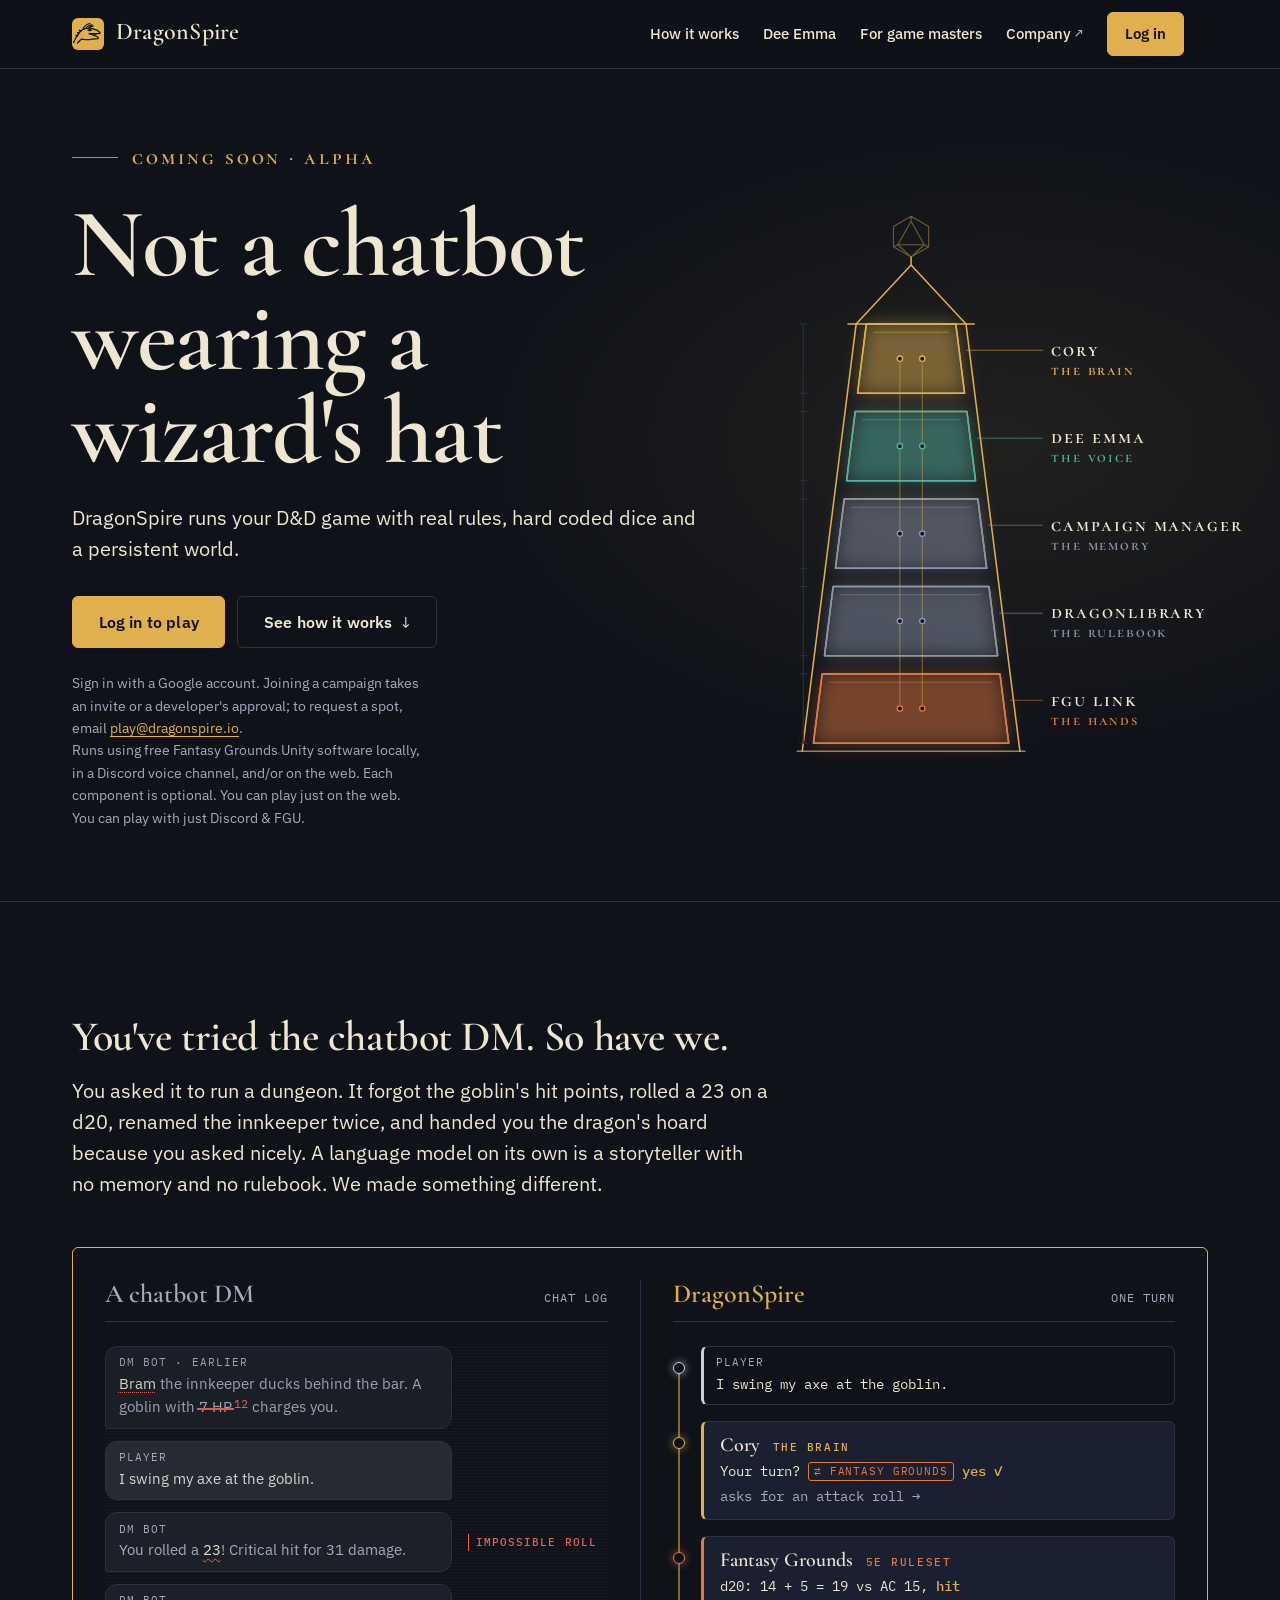
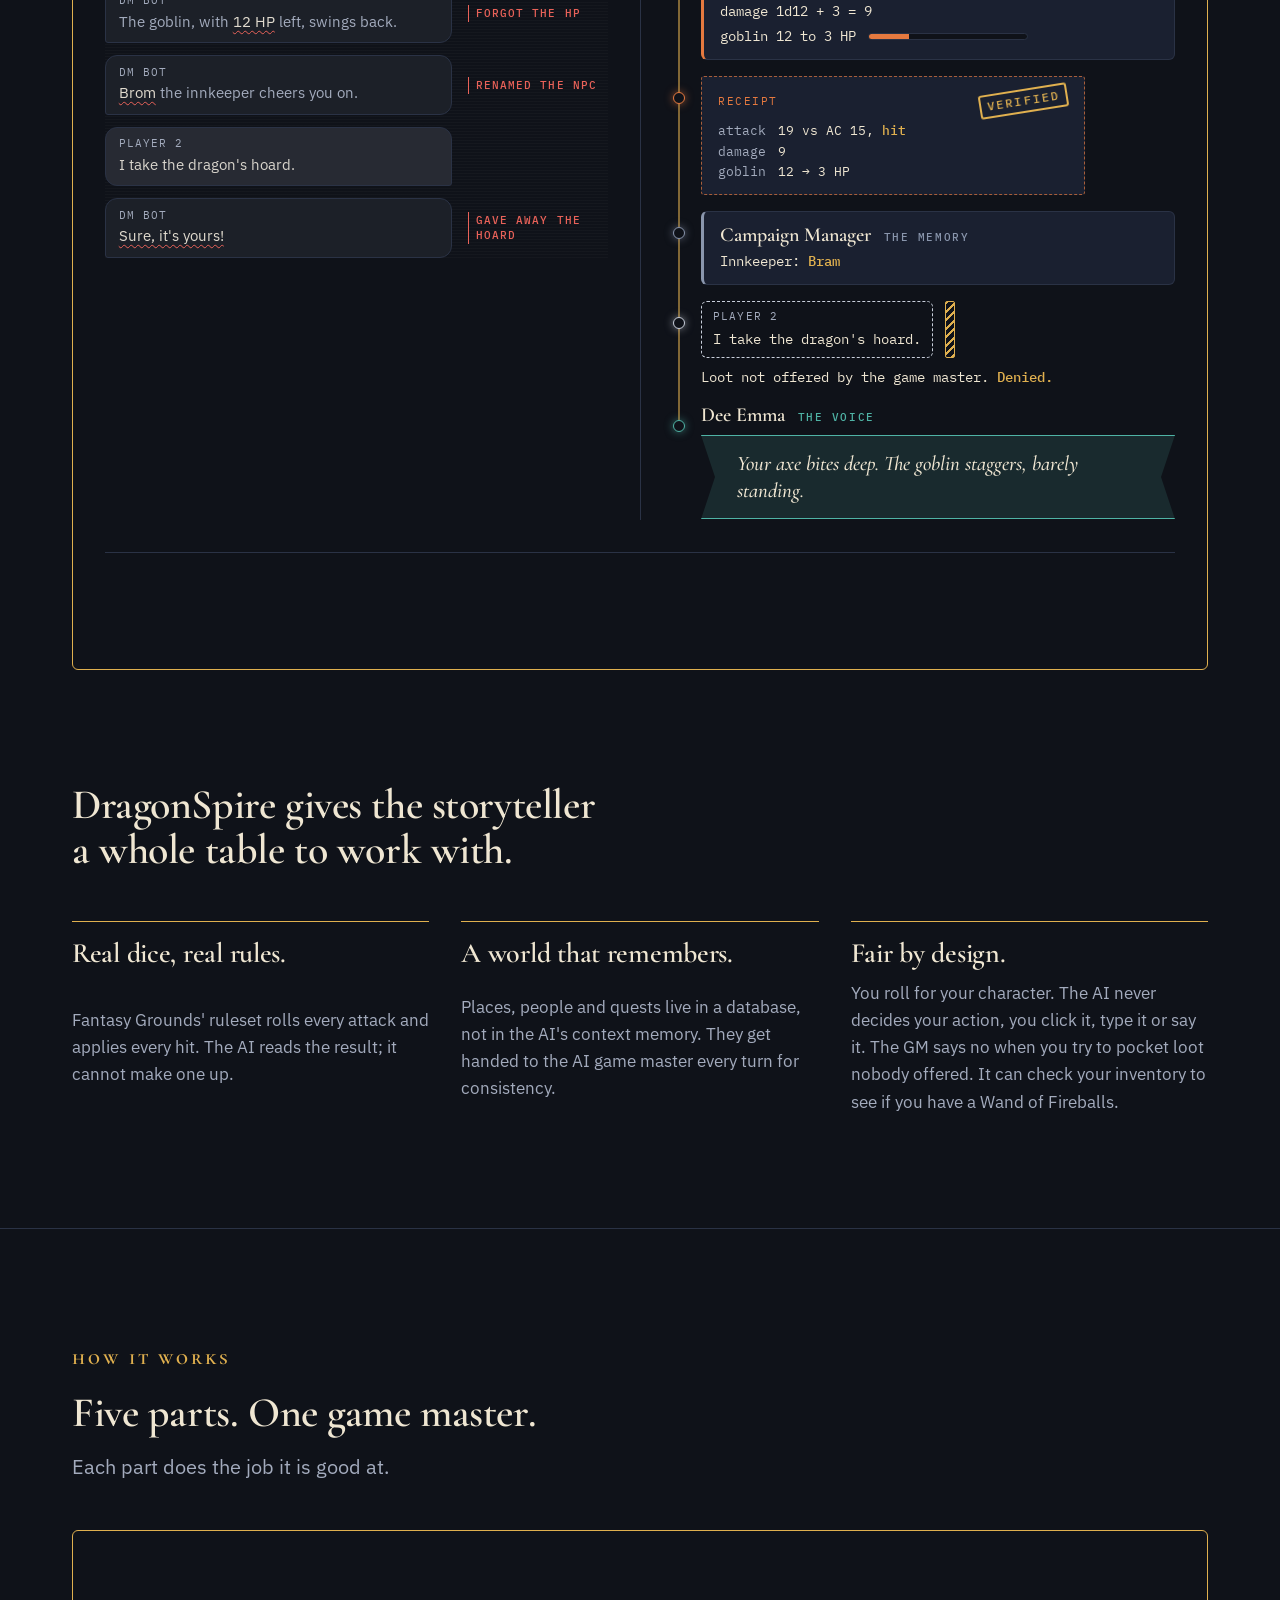
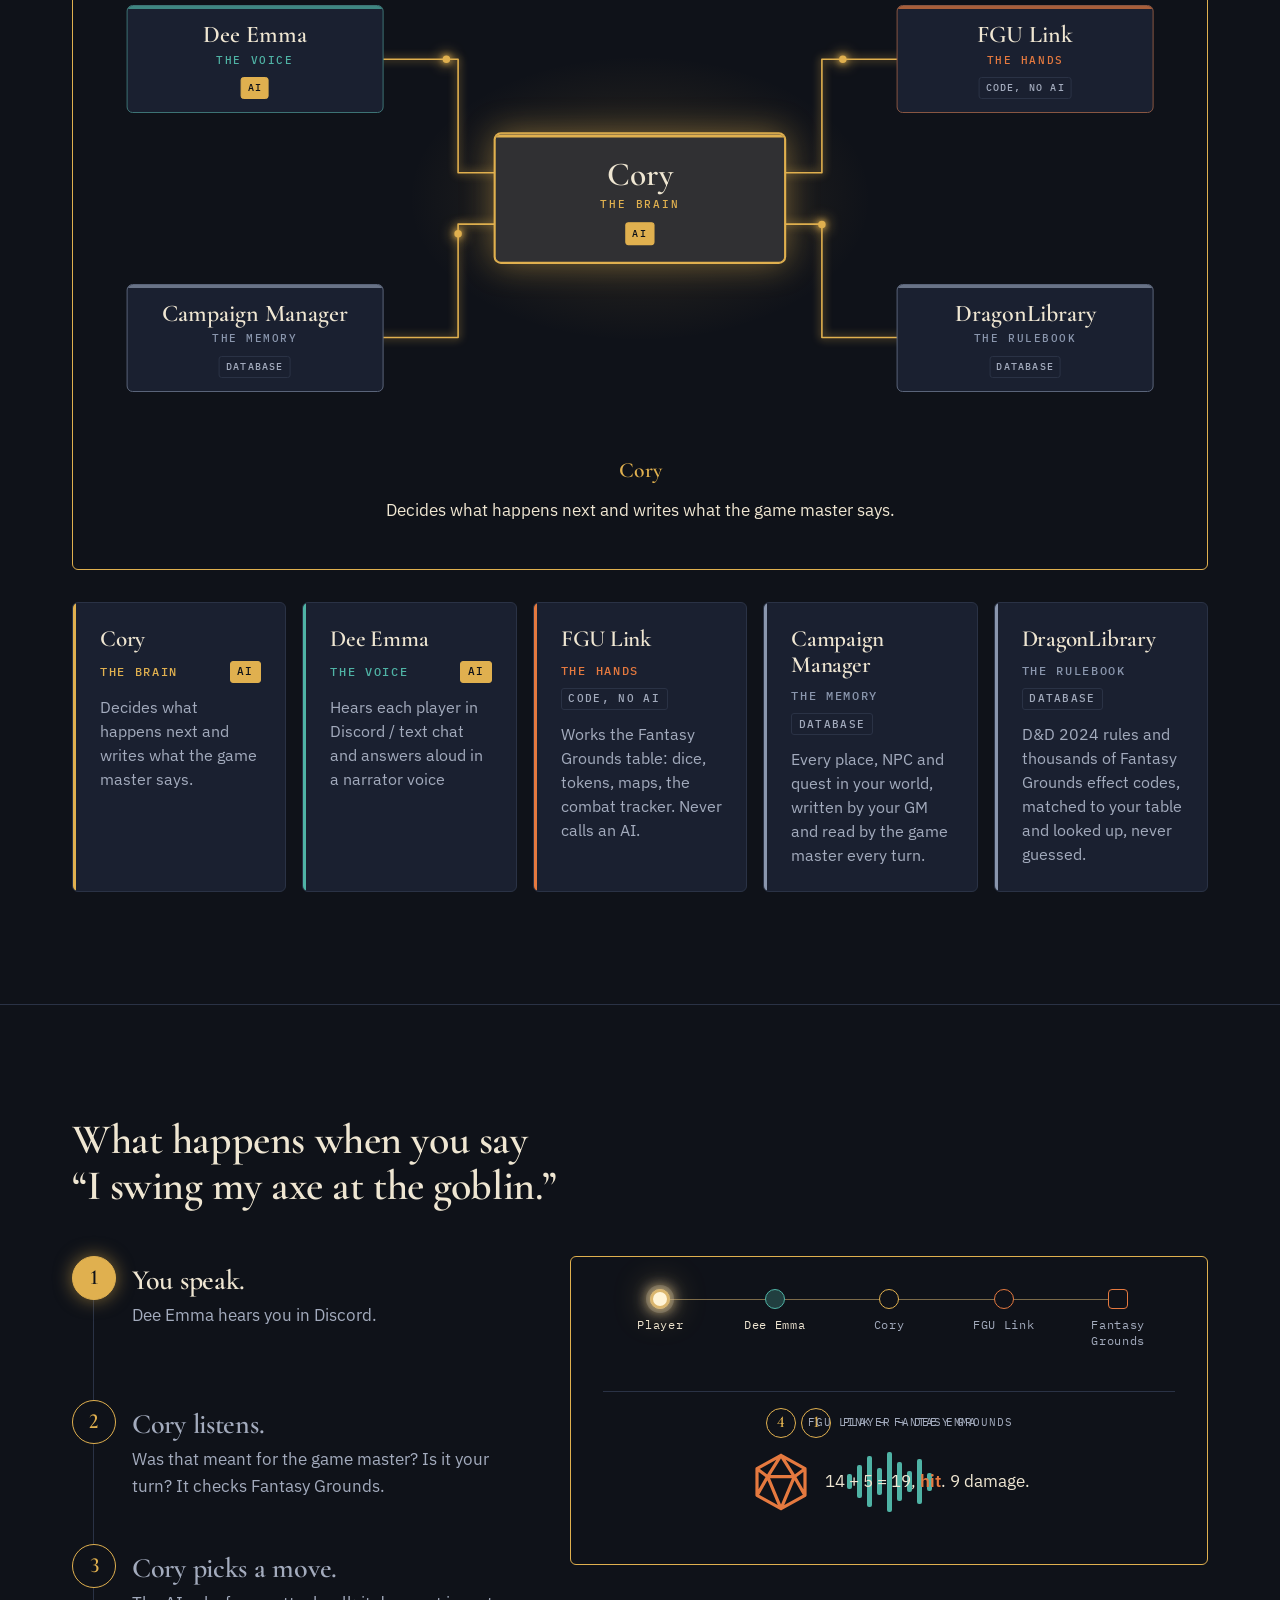
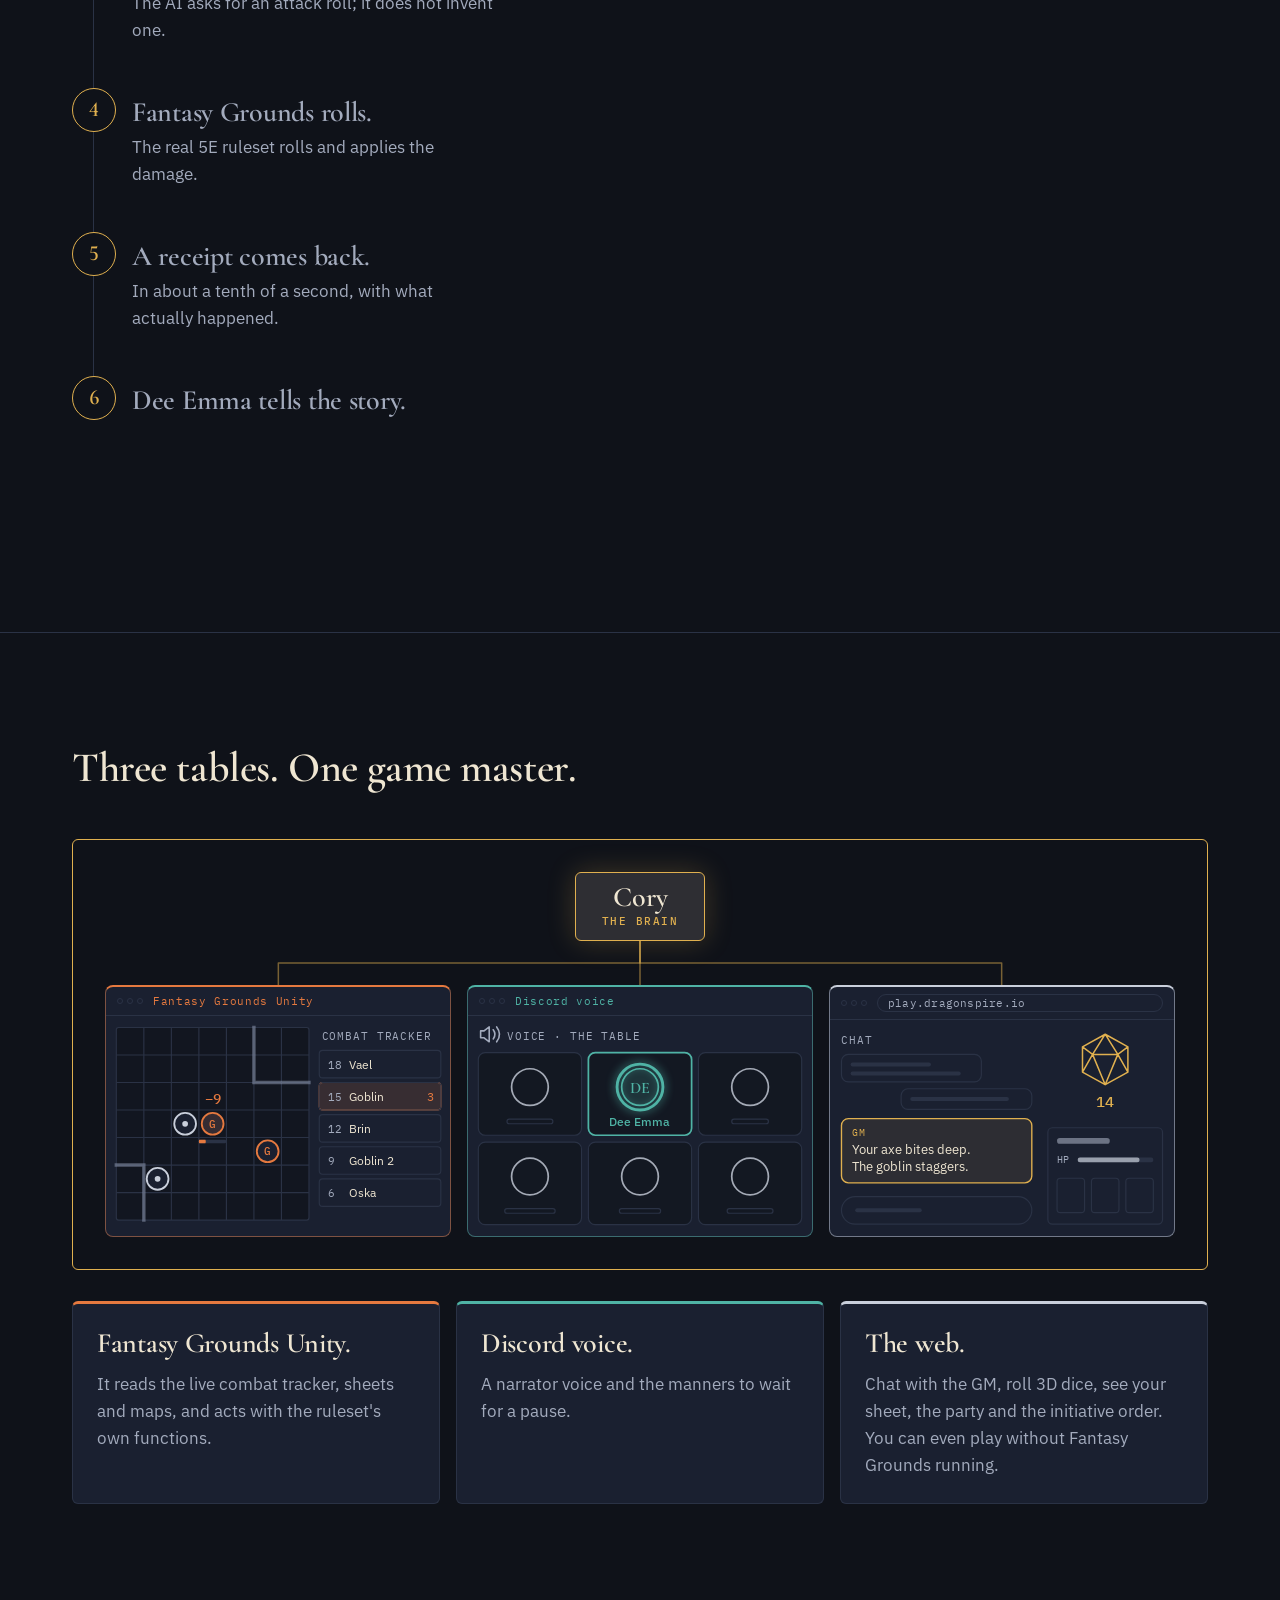
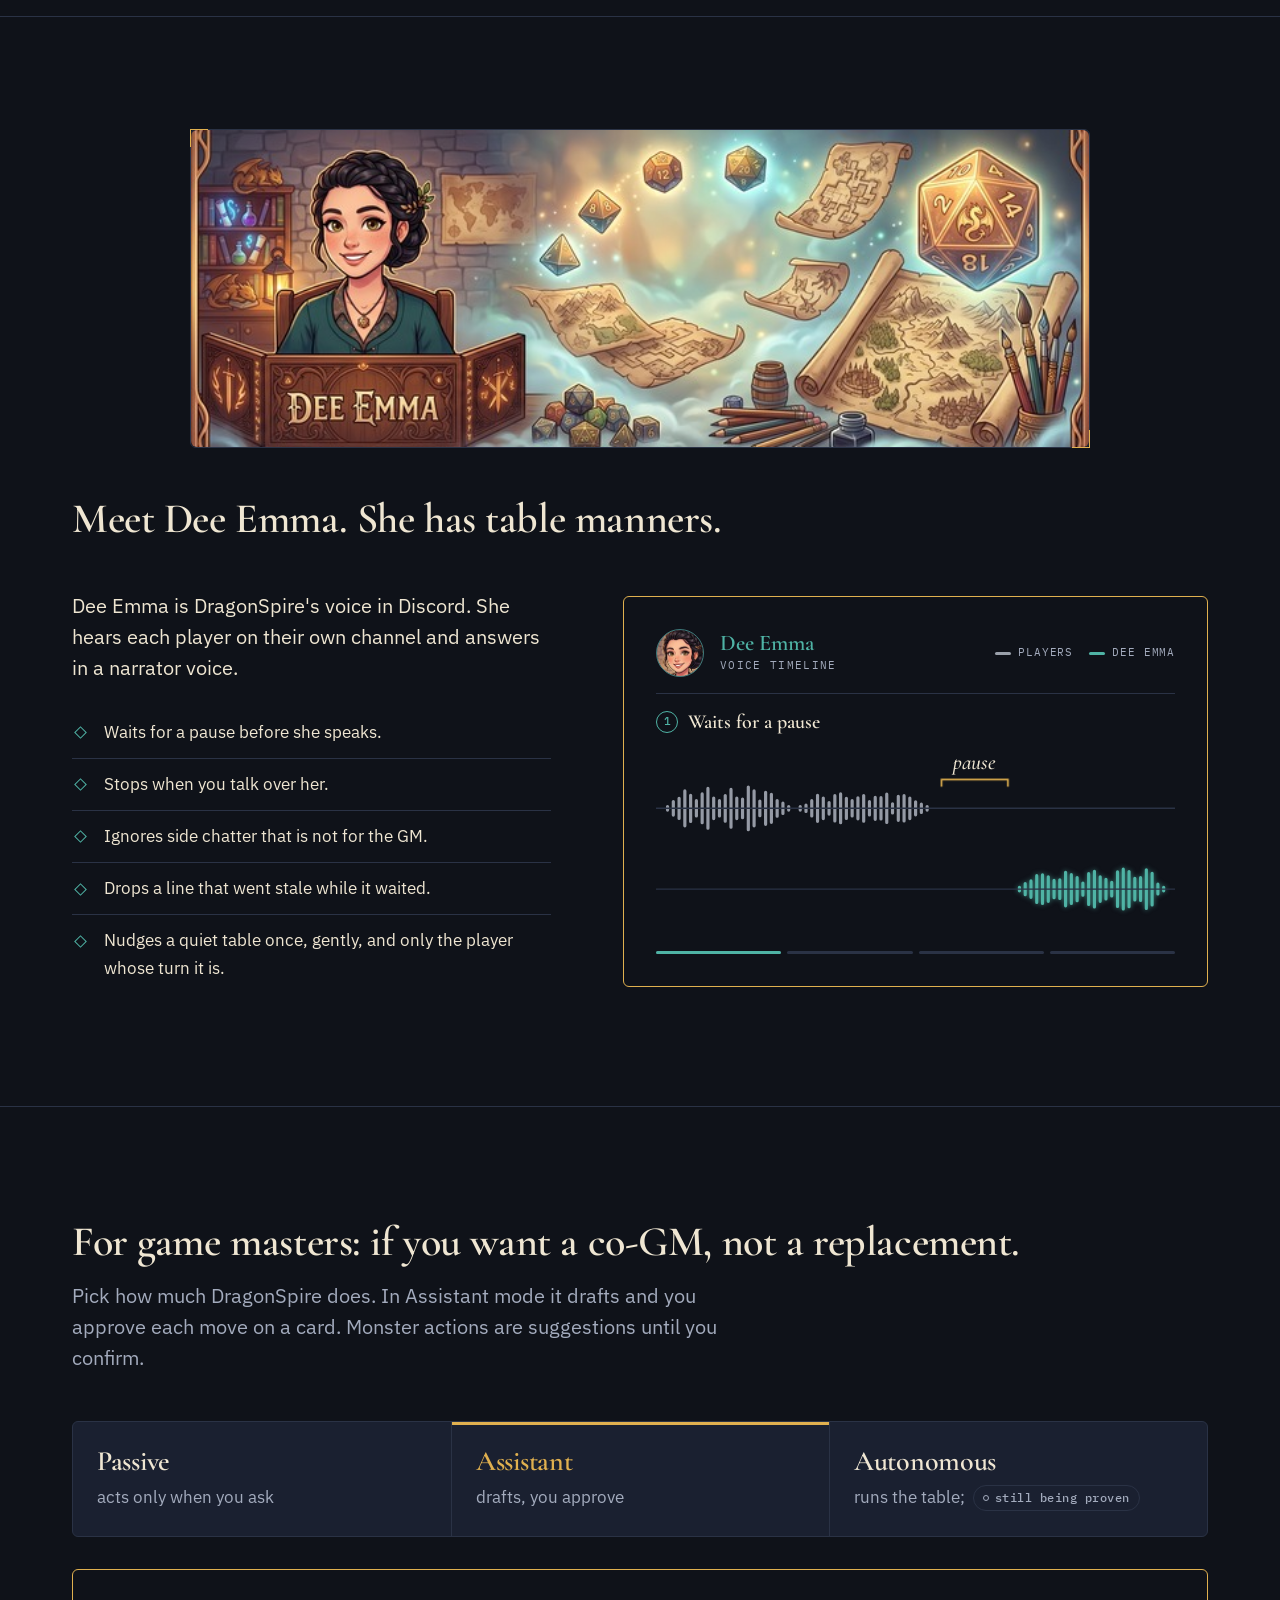
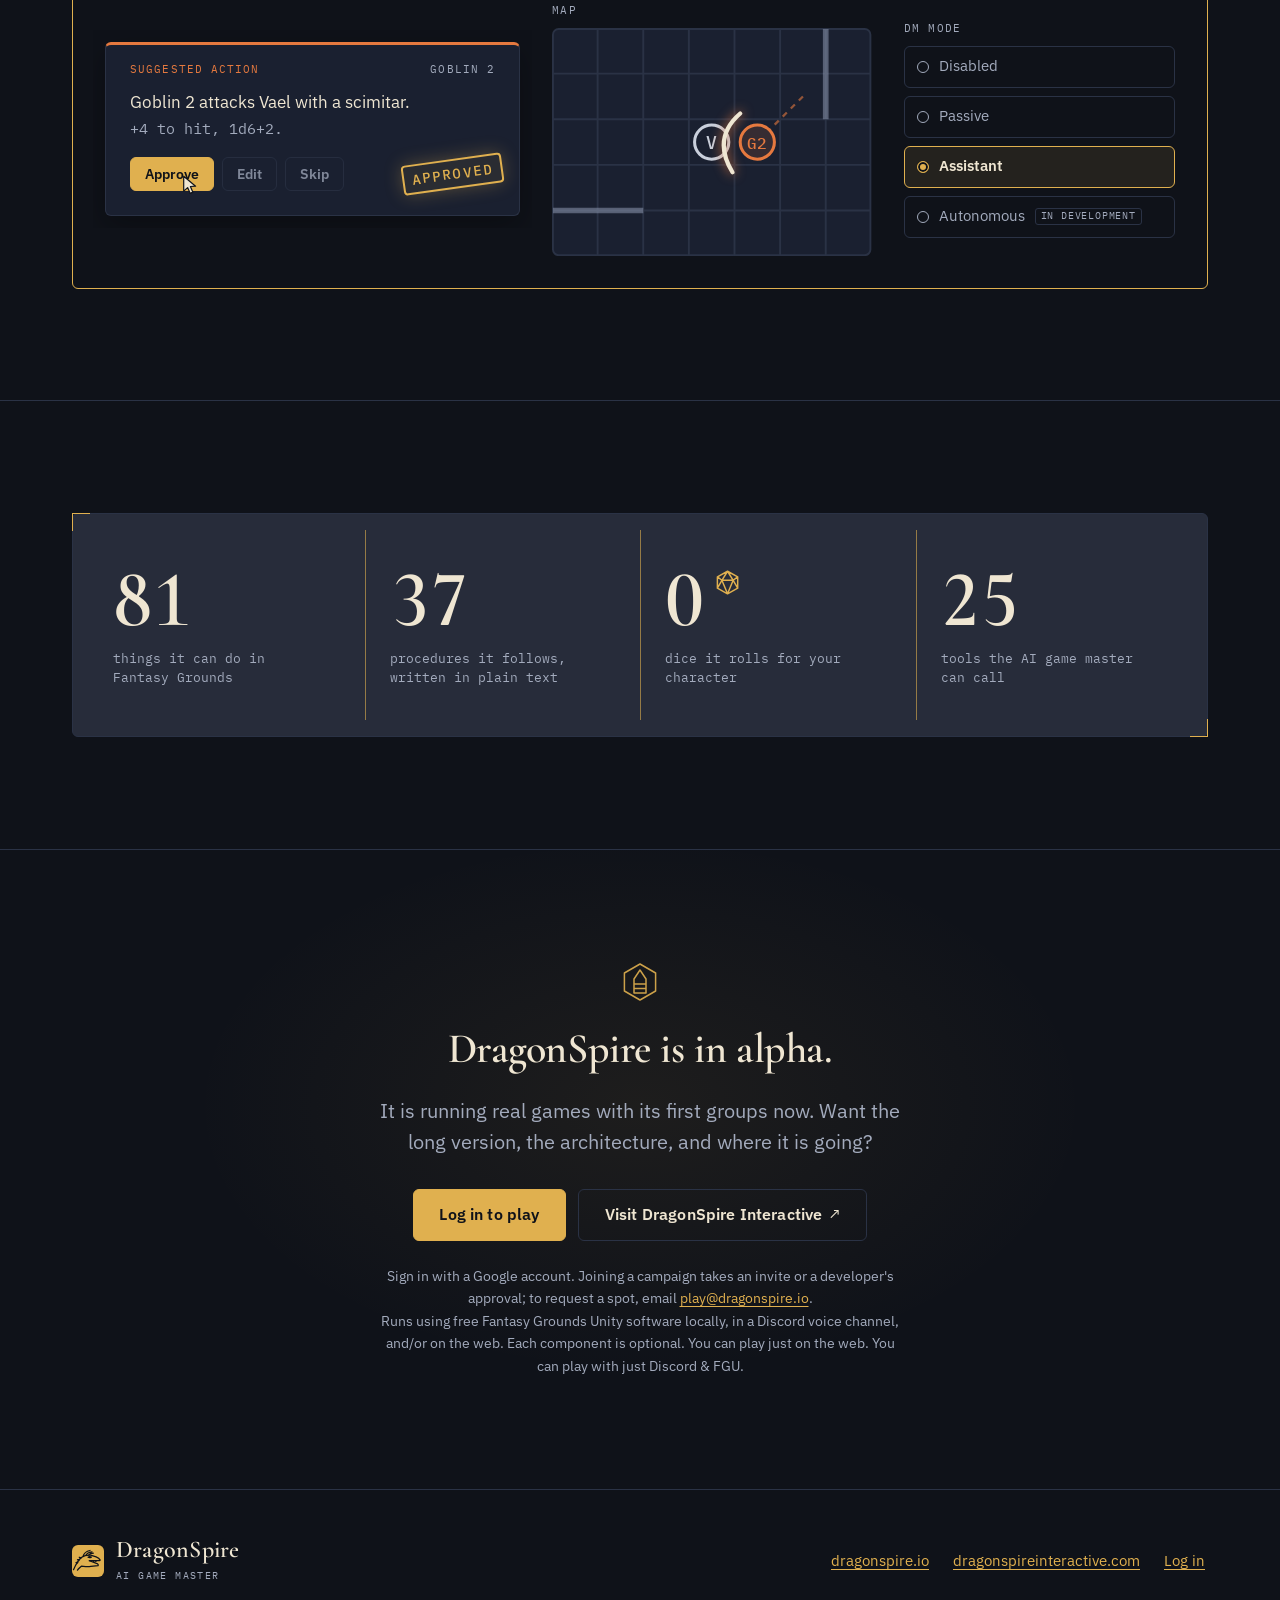
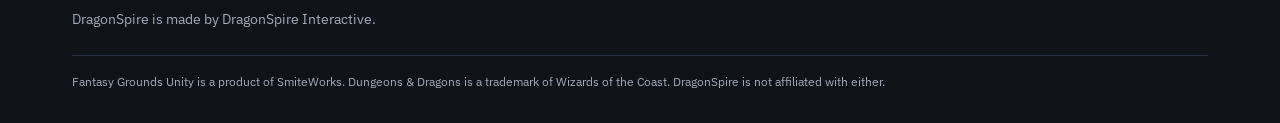
==== commit b1509a79: "Remove old Runs inside line Co-Authored-By: Claude Sonnet 5.5 <noreply@anthropic.com>" ====
--- a/index.html
+++ b/index.html
@@ -59,7 +59,6 @@
         <a class="btn btn--secondary" href="#how">See how it works <span class="arrow" aria-hidden="true">↓</span></a>
       </div>
       <p class="hero__where small muted">Sign in with a Google account. Joining a campaign takes an invite or a developer's approval; to request a spot, email <a href="mailto:play@dragonspire.io">play@dragonspire.io</a>.<br>Runs using free Fantasy Grounds Unity software locally, in a Discord voice channel, and/or on the web. Each component is optional. You can play just on the web. You can play with just Discord &amp; FGU.</p>
-      <p class="hero__where small muted">Runs inside Fantasy Grounds Unity, in your Discord voice channel, and on the web.</p>
     </div>
     <figure class="a1" id="a1-slot" role="img" aria-label="The DragonSpire spire builds itself from the ground up in five chambers, FGU Link (the hands), DragonLibrary (the rulebook), Campaign Manager (the memory), Dee Emma (the voice) and Cory (the brain) at the top, with dots of light travelling between them.">
       <div class="a1__stage" aria-hidden="true">
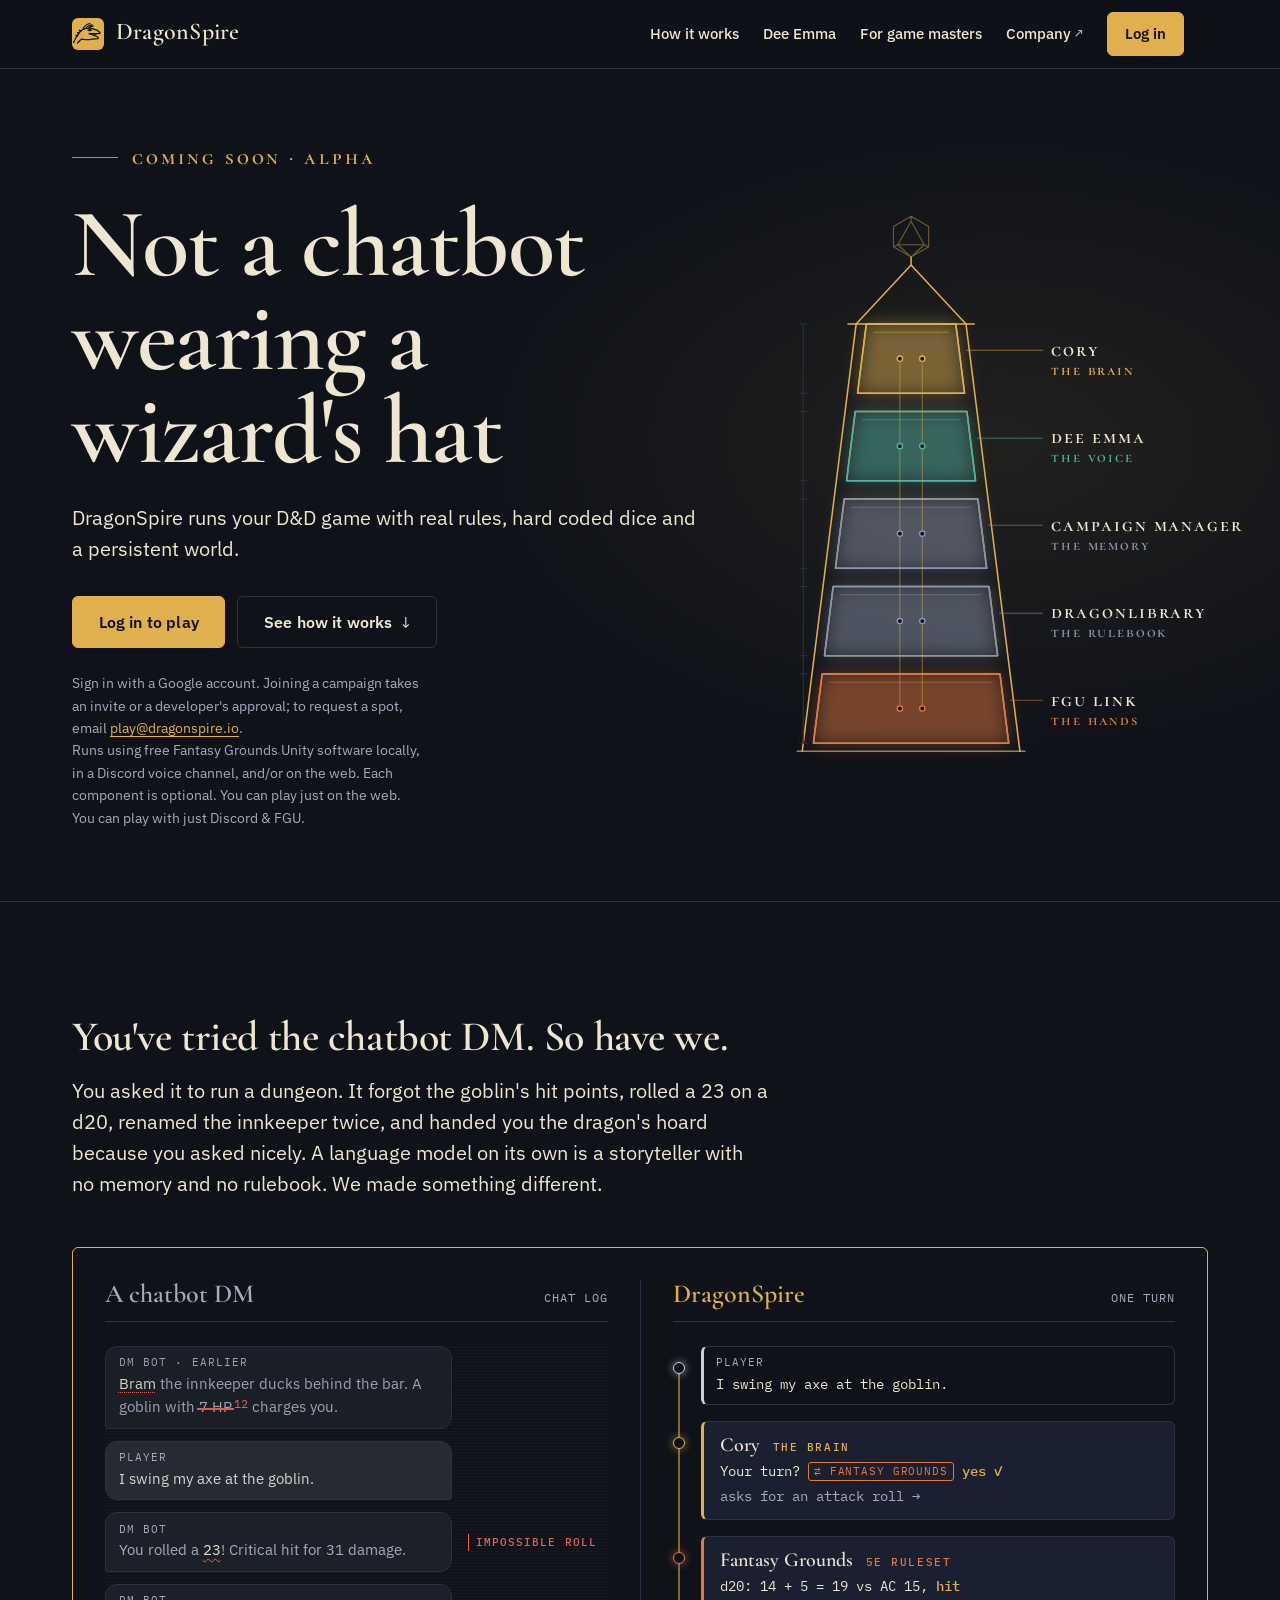
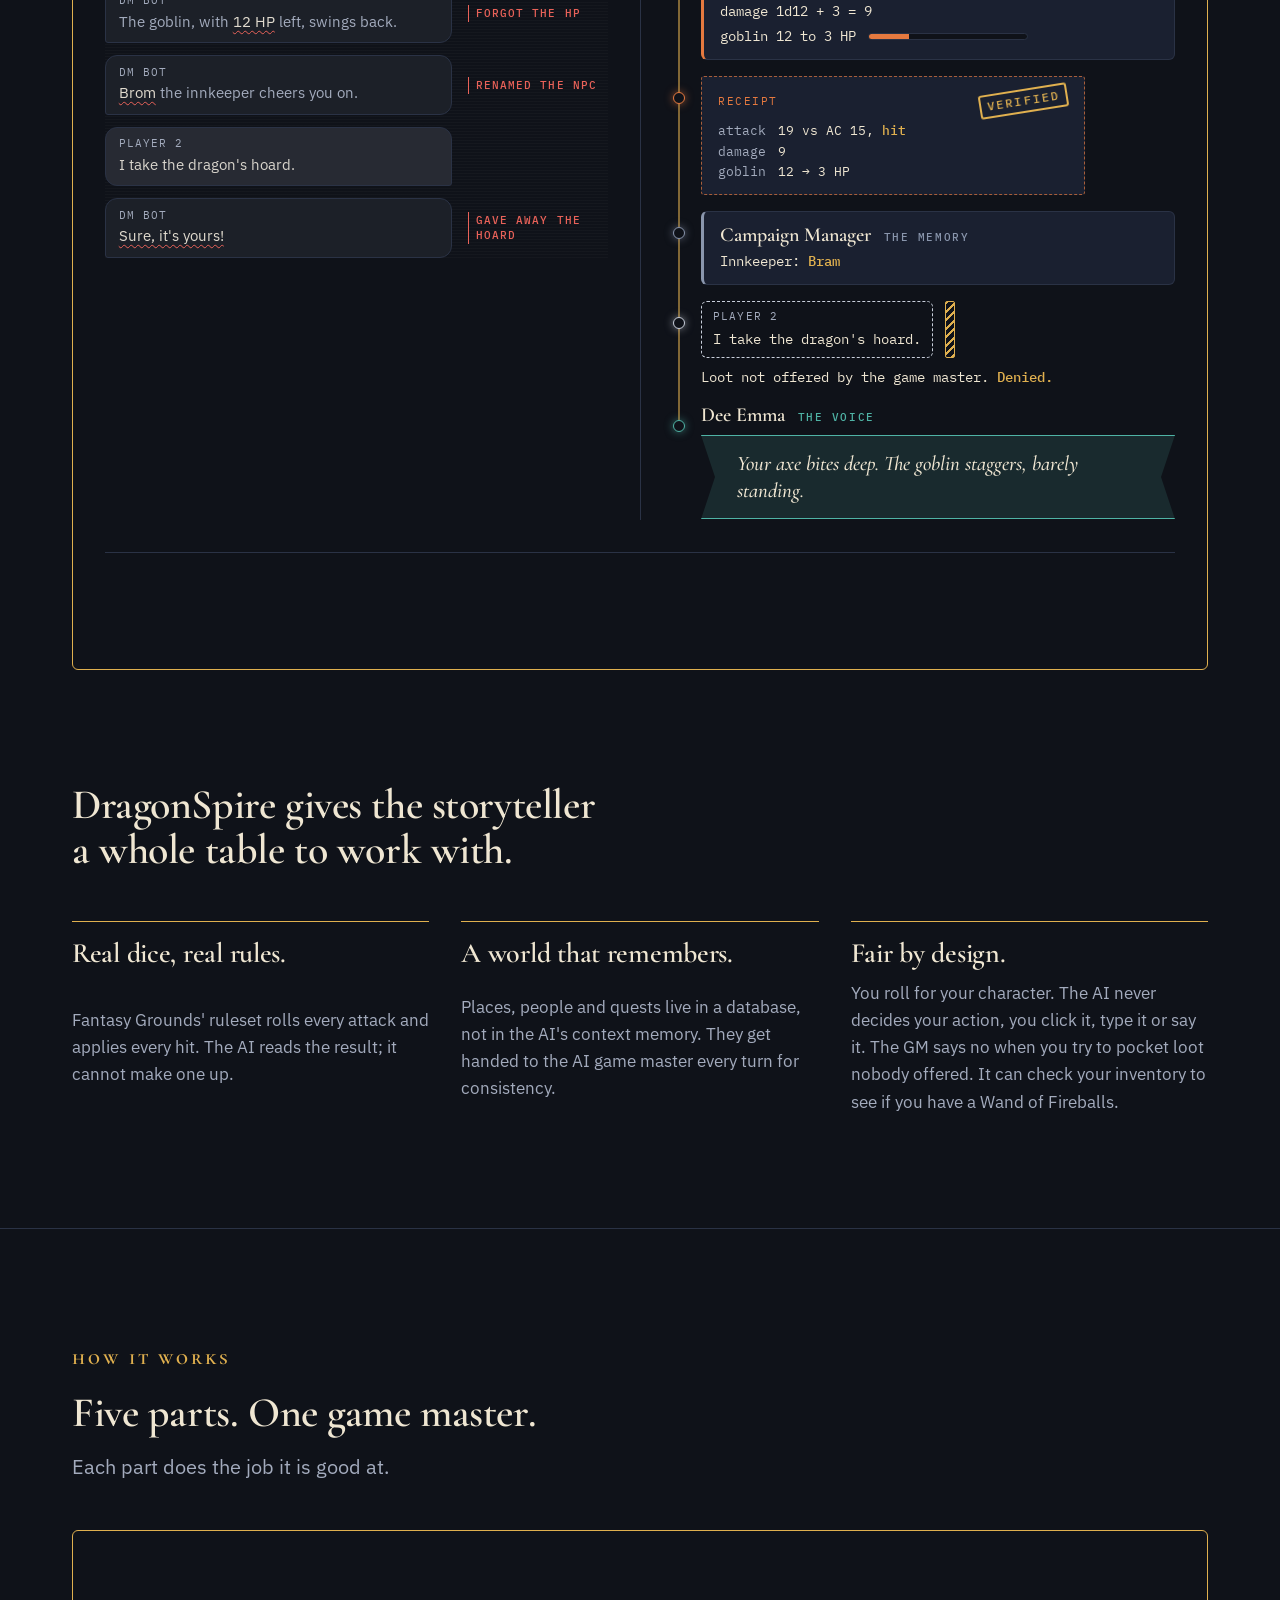
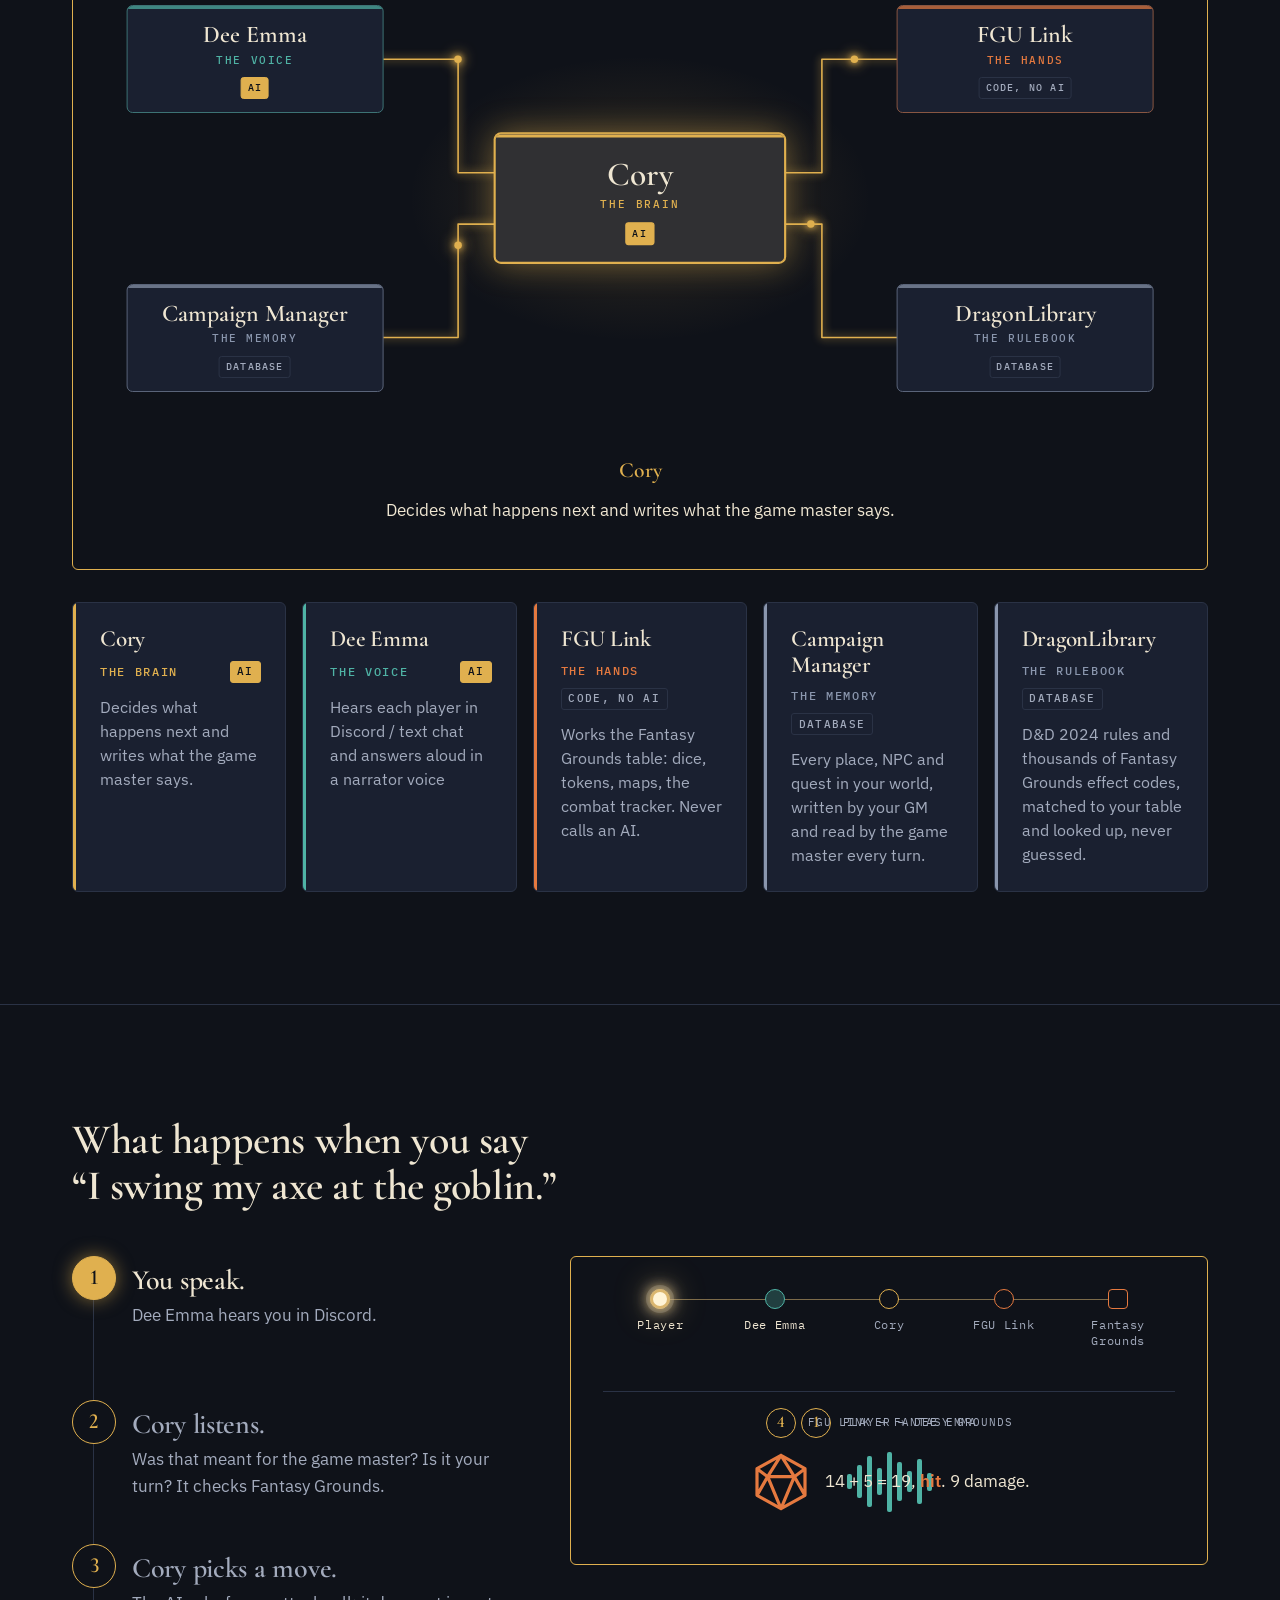
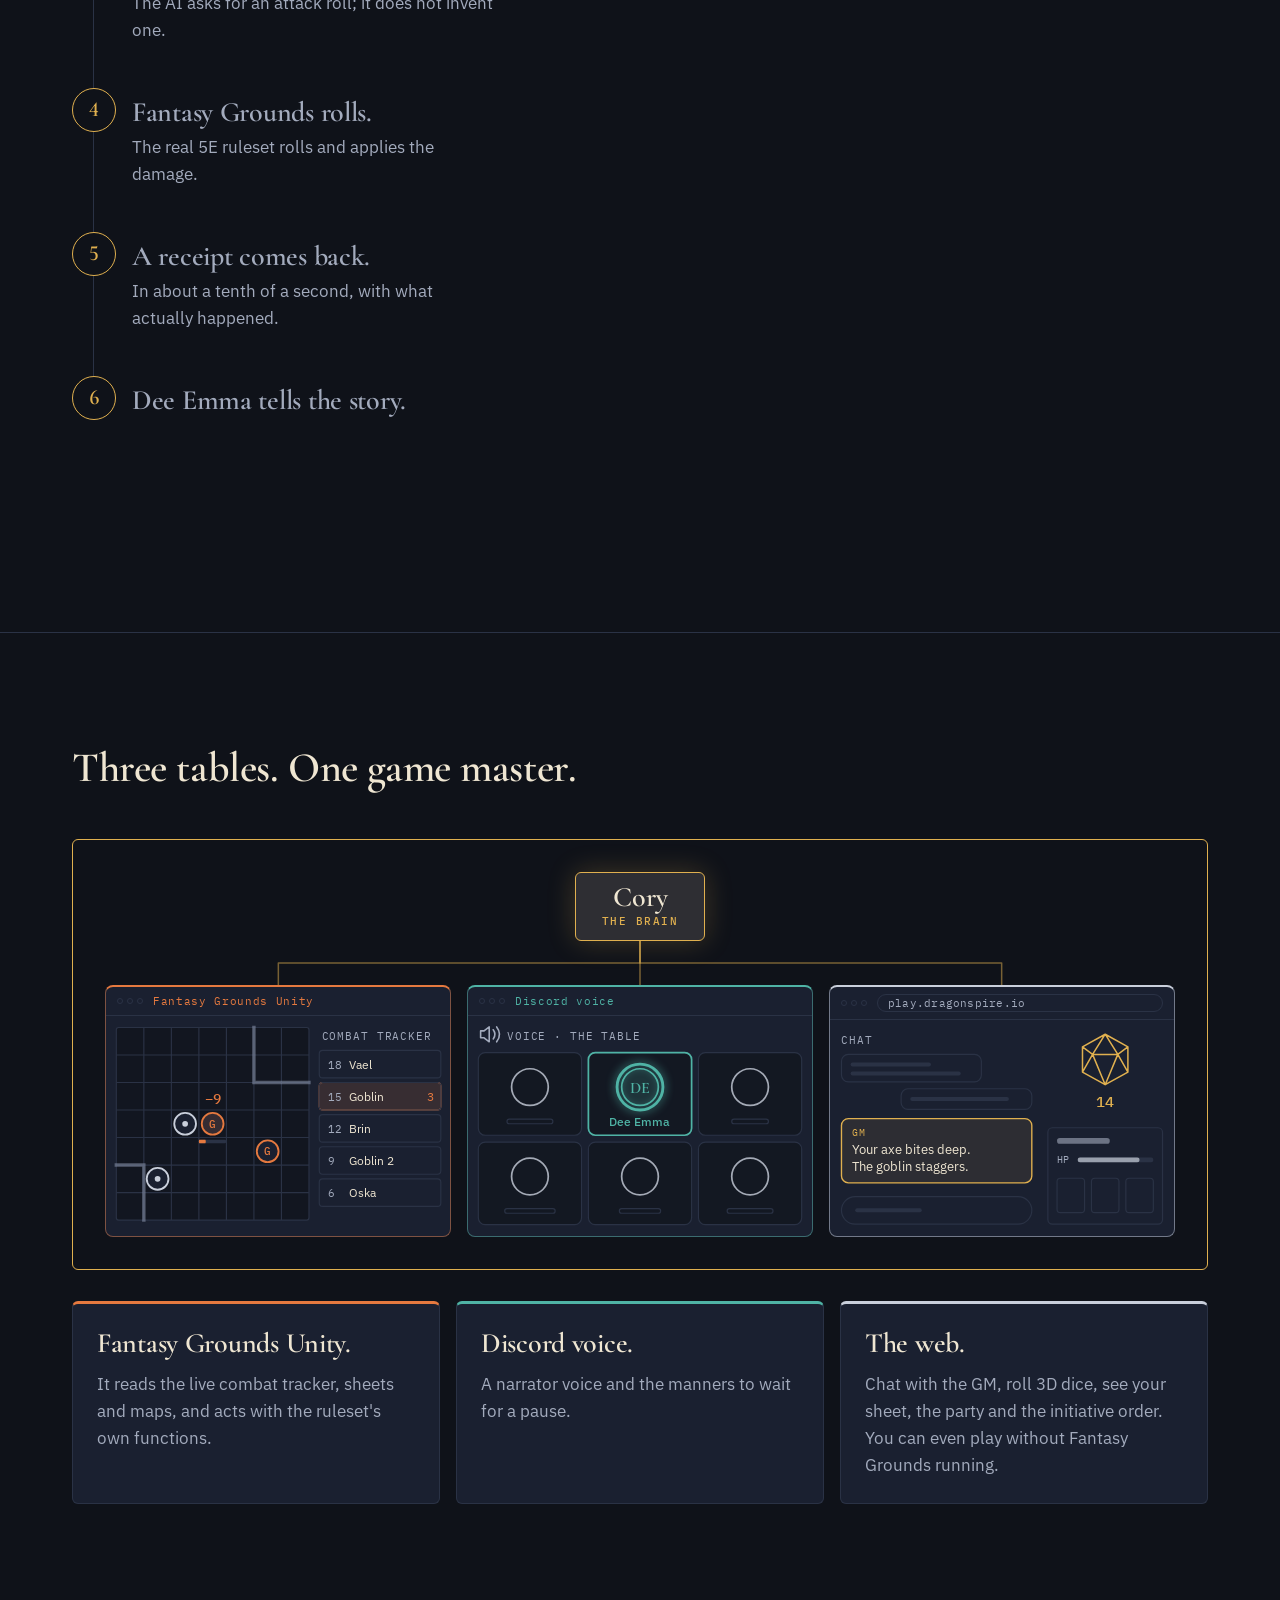
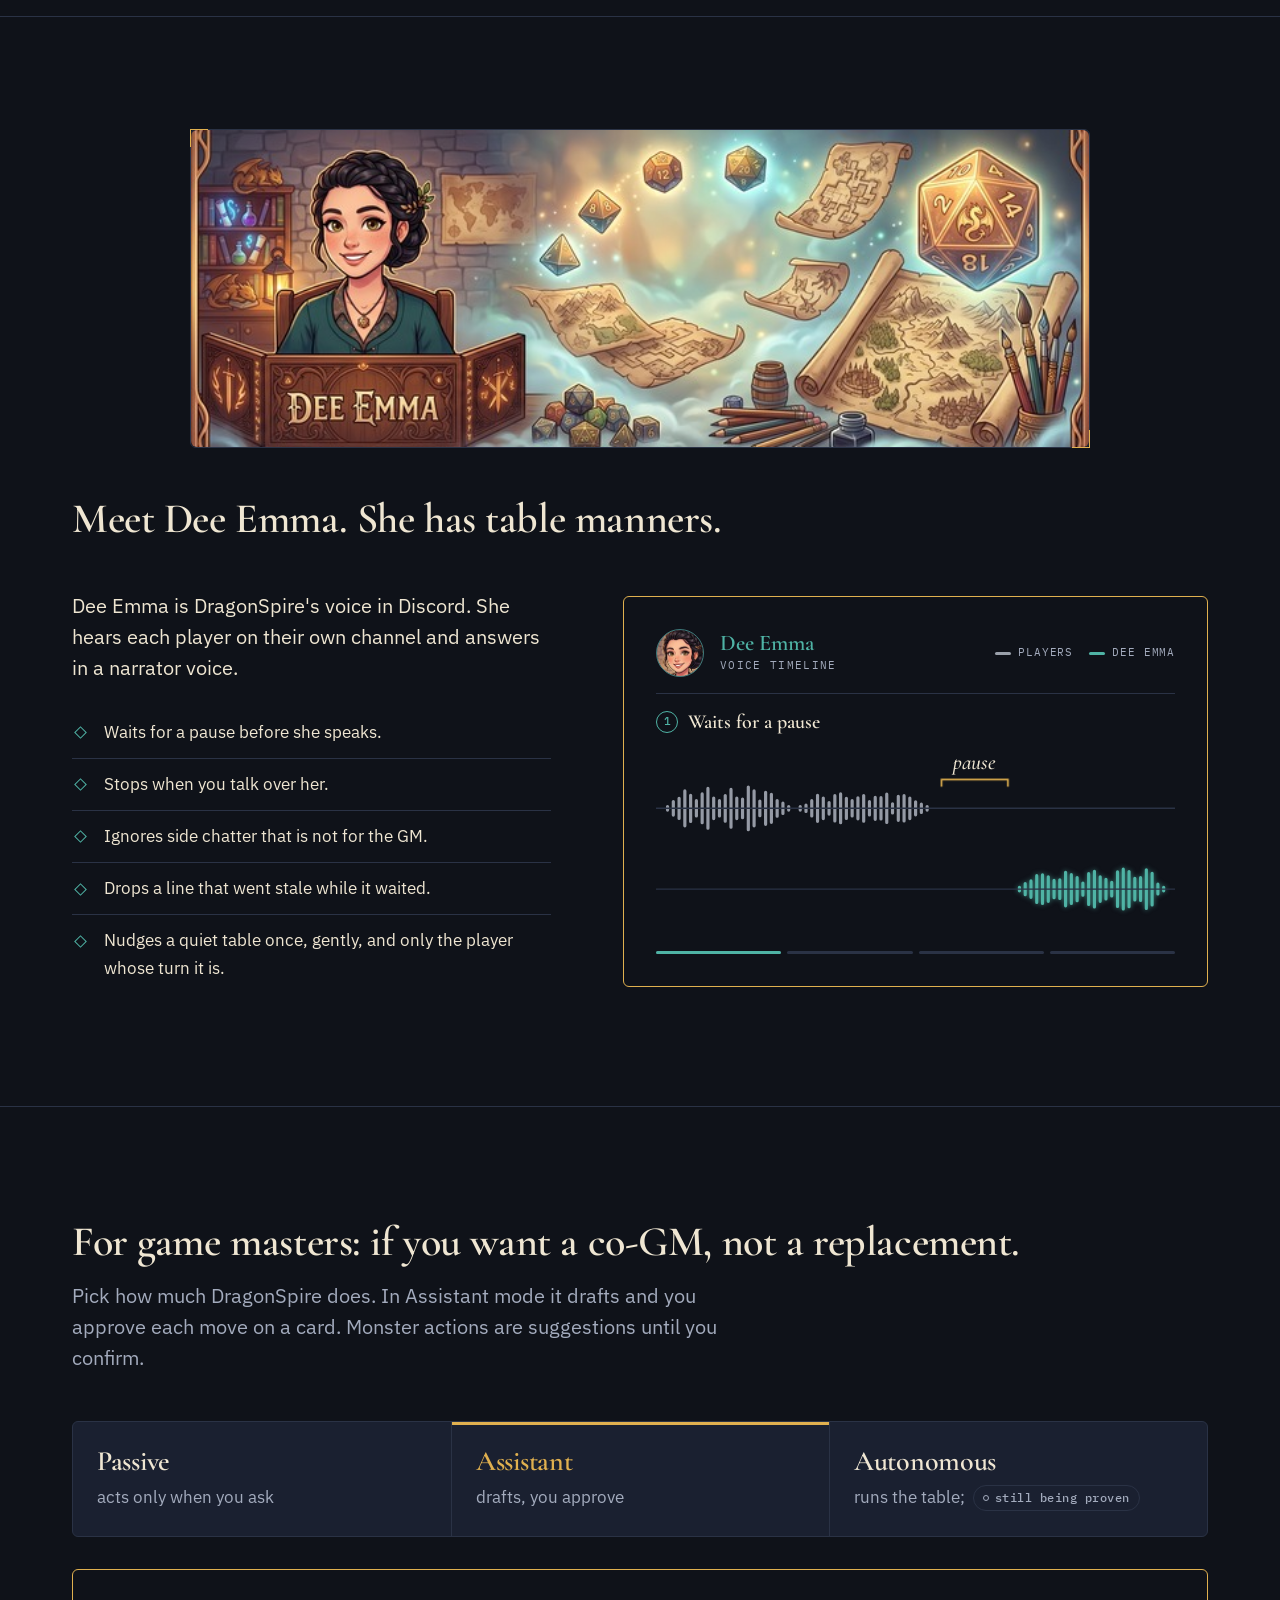
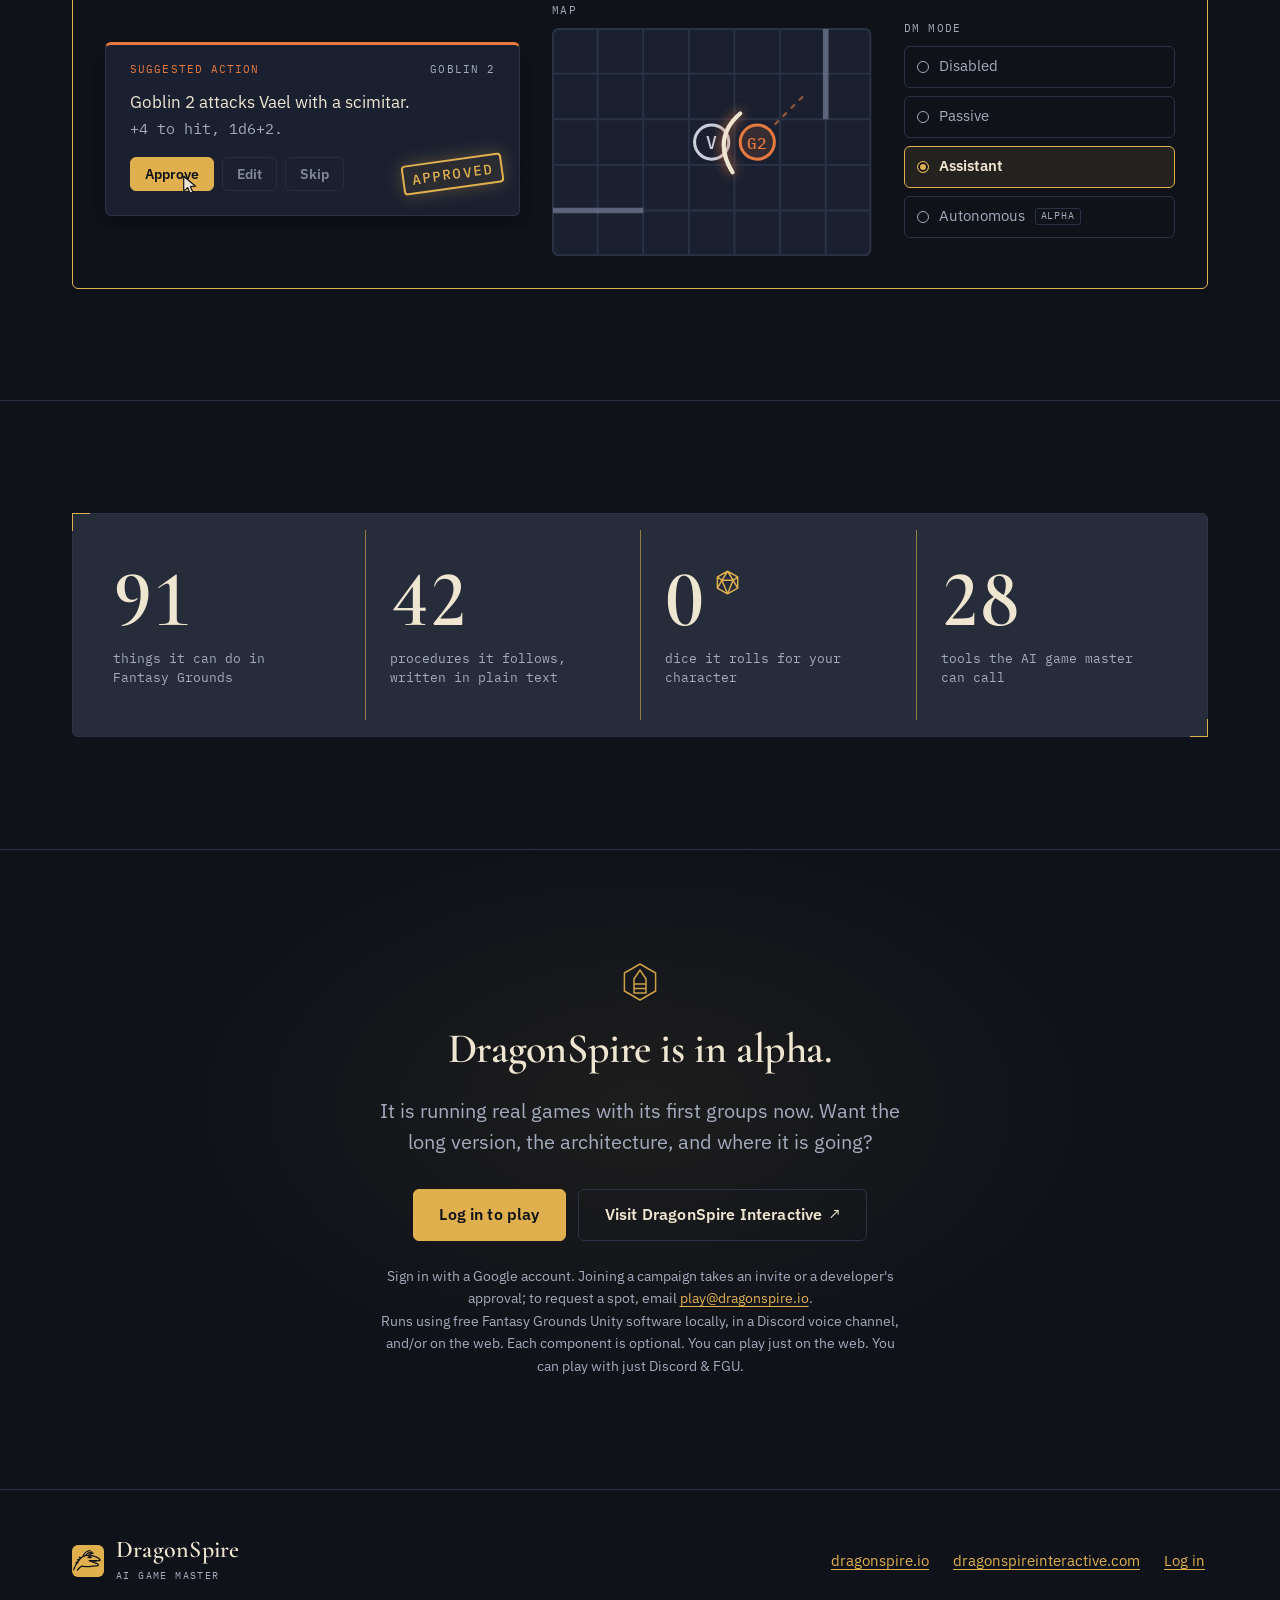
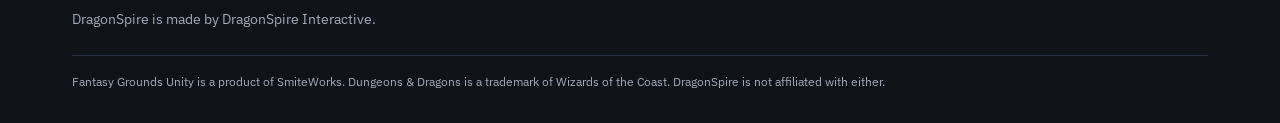
==== commit 0d6401ec: "Autonomous tag: alpha Co-Authored-By: Claude Sonnet 5.5 <noreply@anthropic.com>" ====
--- a/index.html
+++ b/index.html
@@ -567,7 +567,7 @@
       <li class="mode mode--on"><h3 class="mode__name">Assistant</h3><p class="mode__text">drafts, you approve</p></li>
       <li class="mode"><h3 class="mode__name">Autonomous</h3><p class="mode__text">runs the table; <span class="pill pill--unproven">still being proven</span></p></li>
     </ol>
-<figure class="diagram-frame a7" id="a7-slot" role="img" aria-label="The game master approves a card for Goblin 2's scimitar attack on Vael (+4 to hit, 1d6+2) and the attack plays out on a small map, beside a DM mode switch of Disabled, Passive, Assistant (selected) and Autonomous (in development).">
+<figure class="diagram-frame a7" id="a7-slot" role="img" aria-label="The game master approves a card for Goblin 2's scimitar attack on Vael (+4 to hit, 1d6+2) and the attack plays out on a small map, beside a DM mode switch of Disabled, Passive, Assistant (selected) and Autonomous (alpha).">
   <div class="diagram-frame__panel">
     <div class="a7__stage" aria-hidden="true">
 
@@ -603,7 +603,7 @@
           <li class="a7-opt"><span class="a7-opt__dot"></span>Disabled</li>
           <li class="a7-opt"><span class="a7-opt__dot"></span>Passive</li>
           <li class="a7-opt a7-opt--on"><span class="a7-opt__dot"></span>Assistant</li>
-          <li class="a7-opt"><span class="a7-opt__dot"></span>Autonomous <span class="a7-tag">in development</span></li>
+          <li class="a7-opt"><span class="a7-opt__dot"></span>Autonomous <span class="a7-tag">alpha</span></li>
         </ol>
       </div>
 
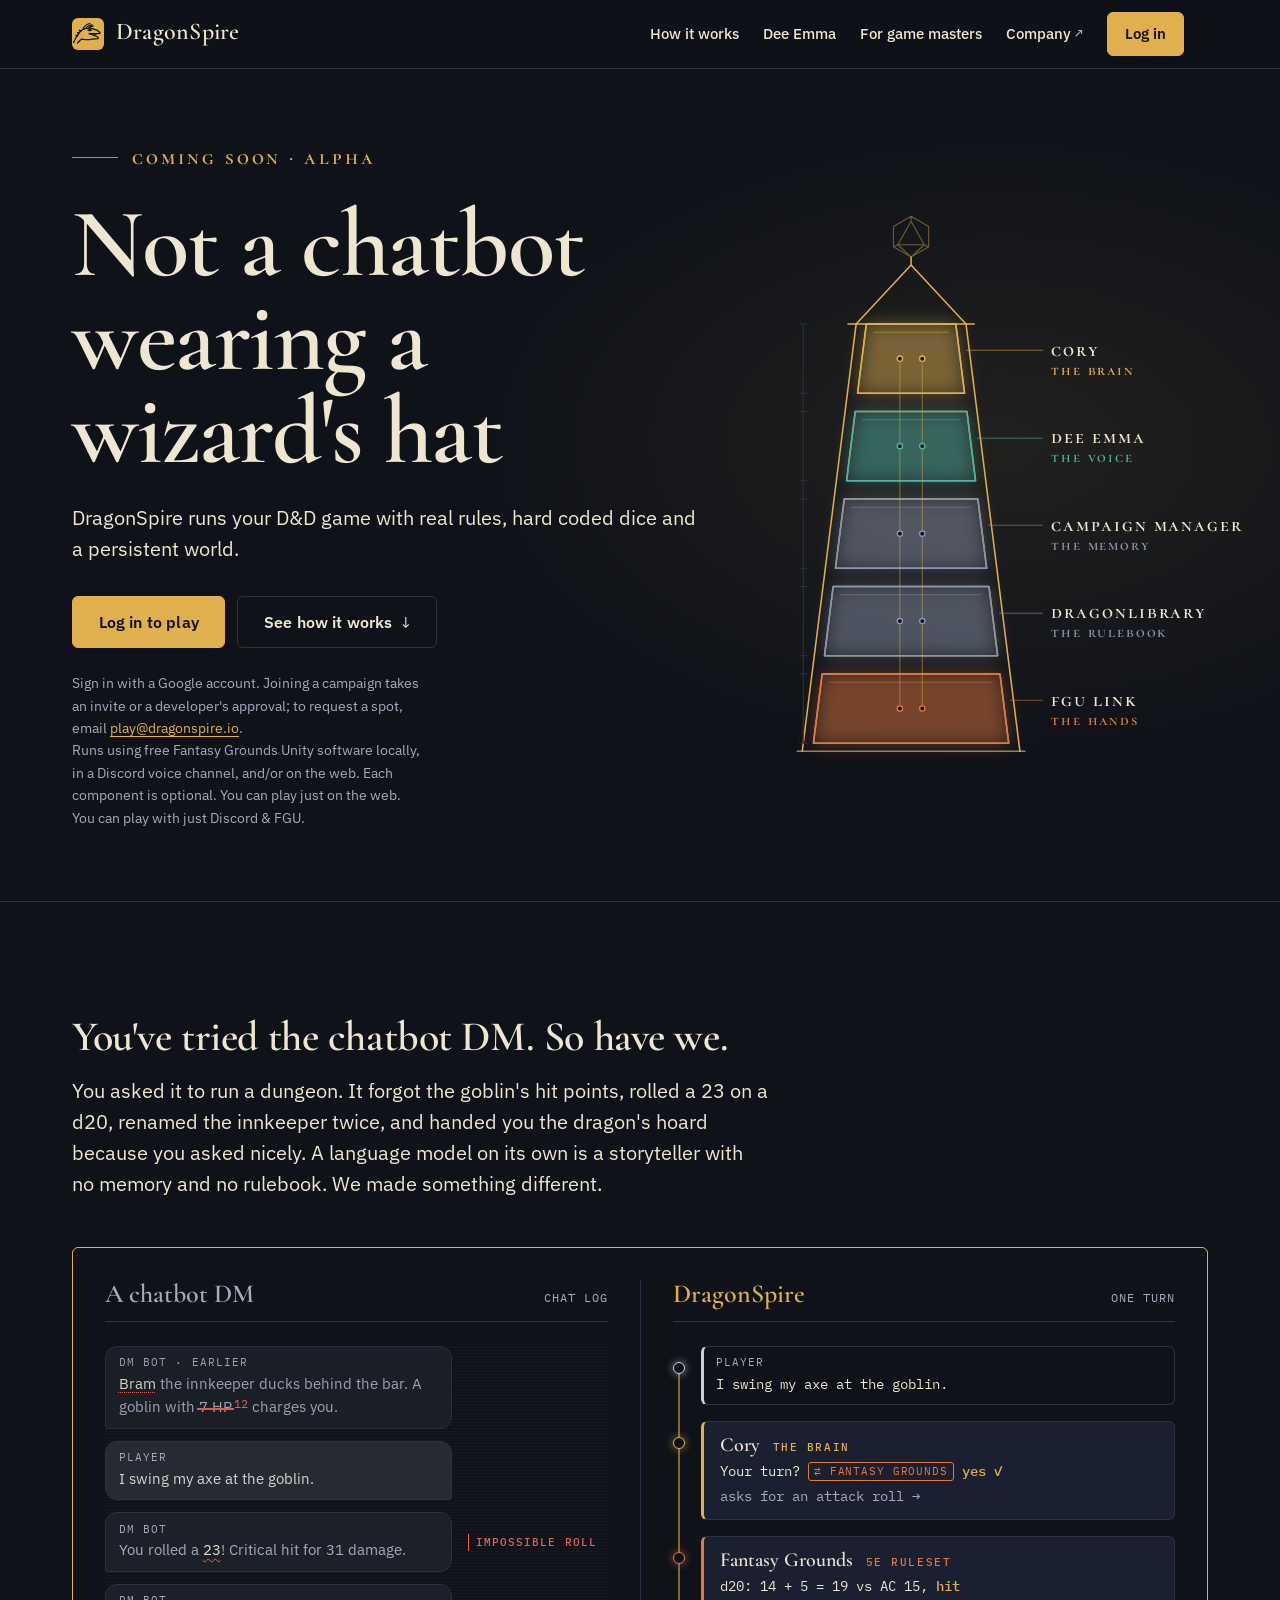
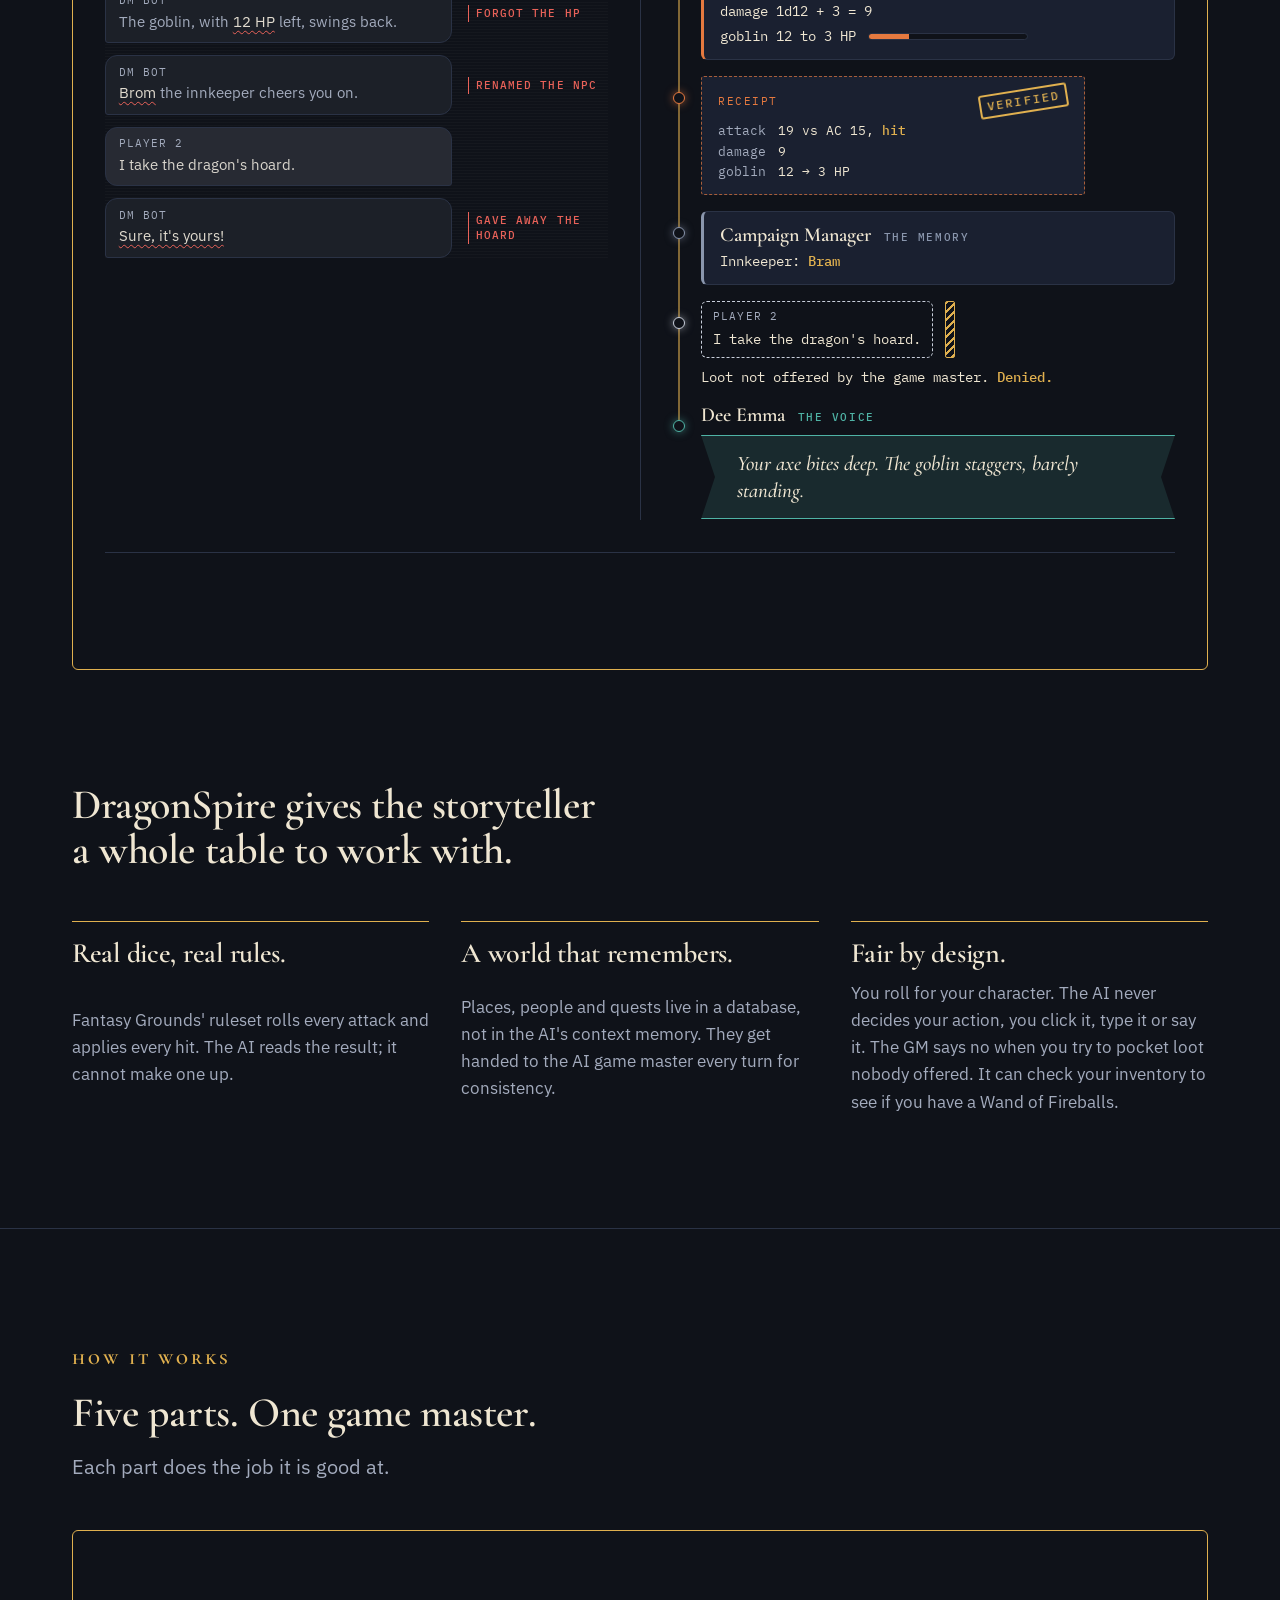
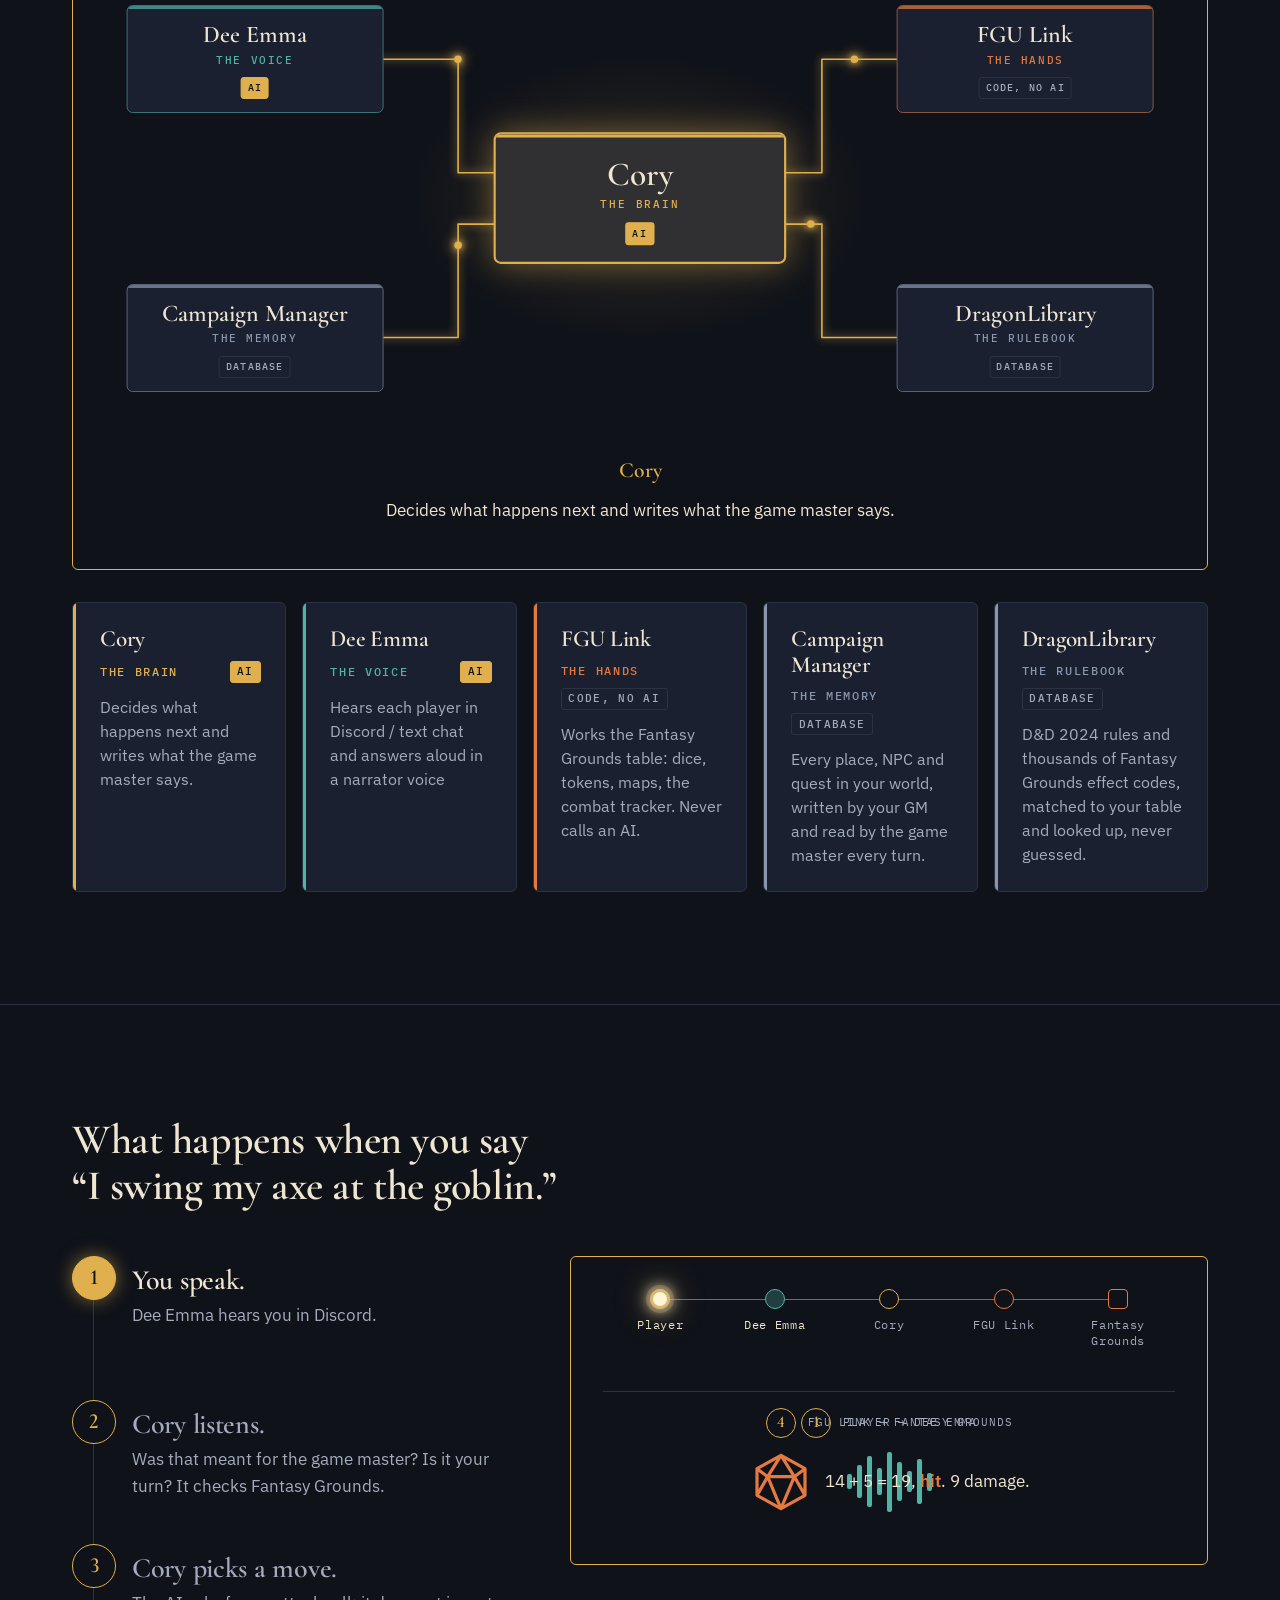
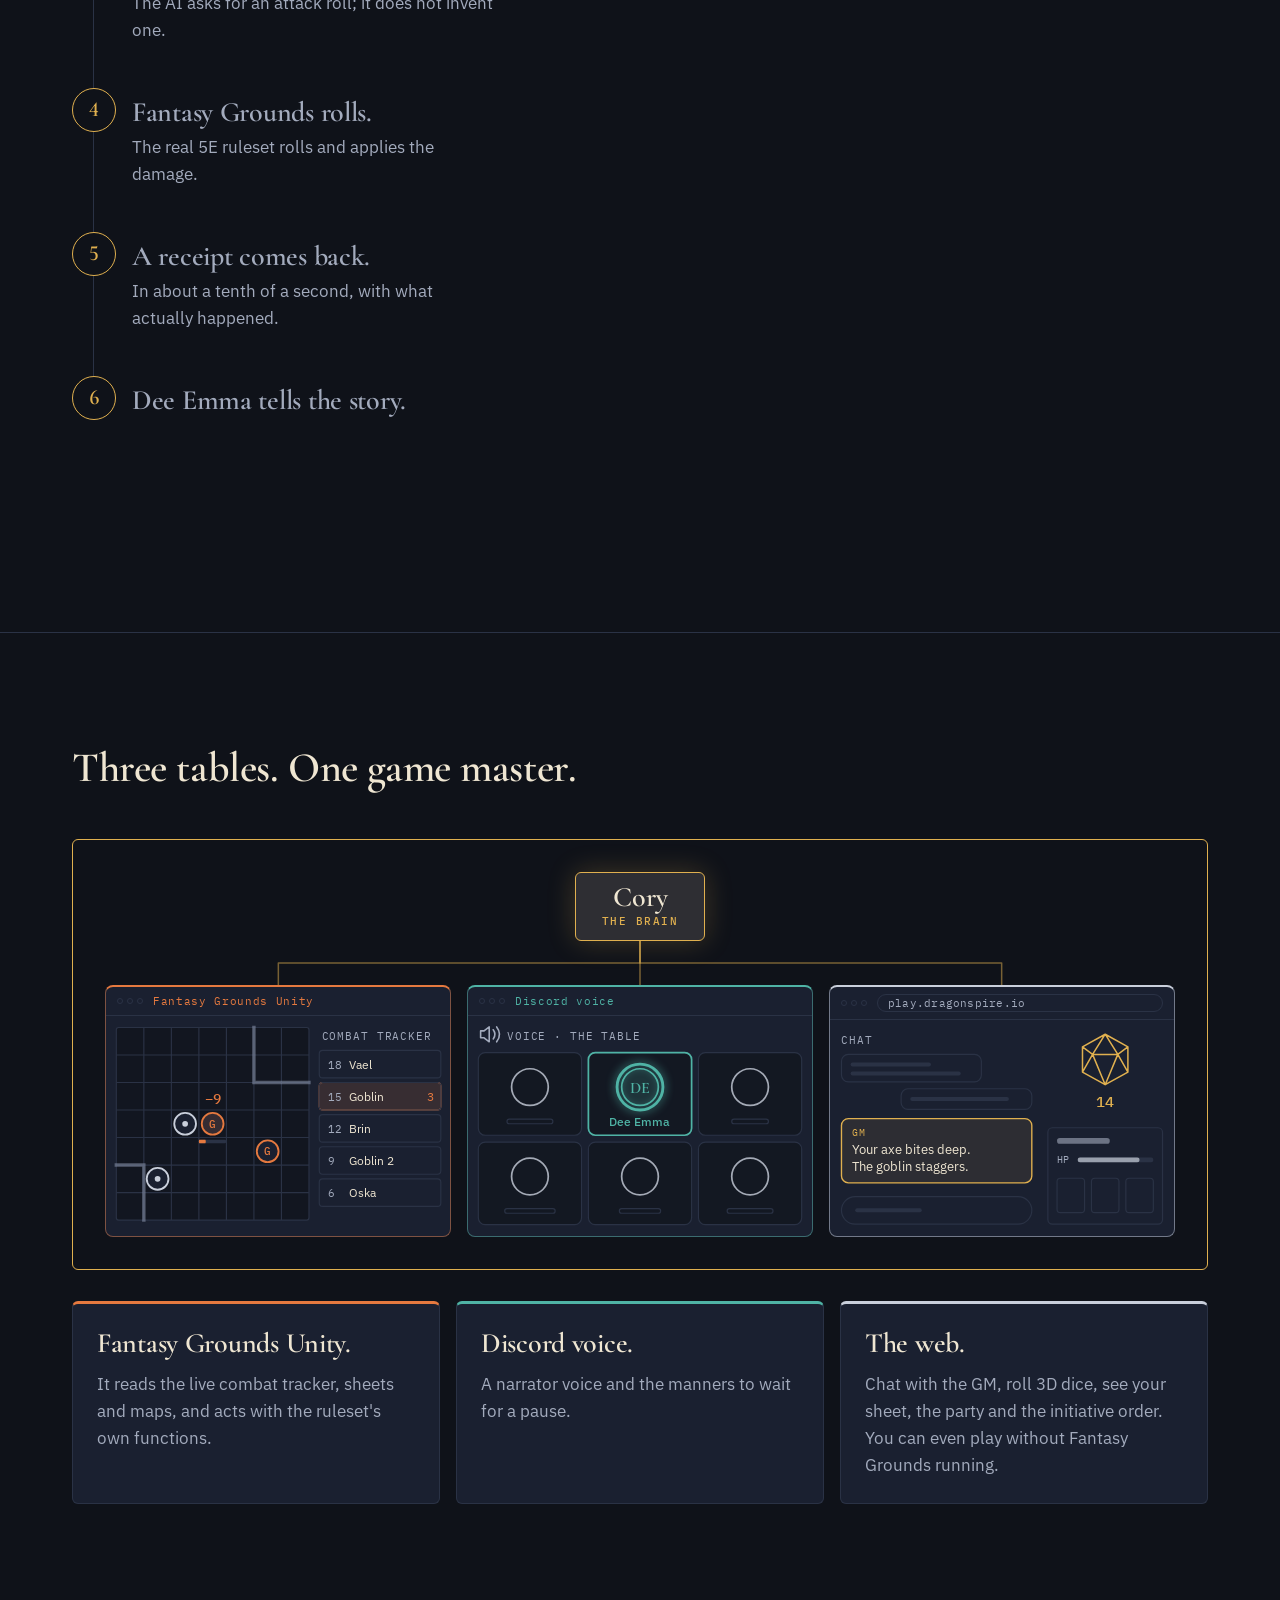
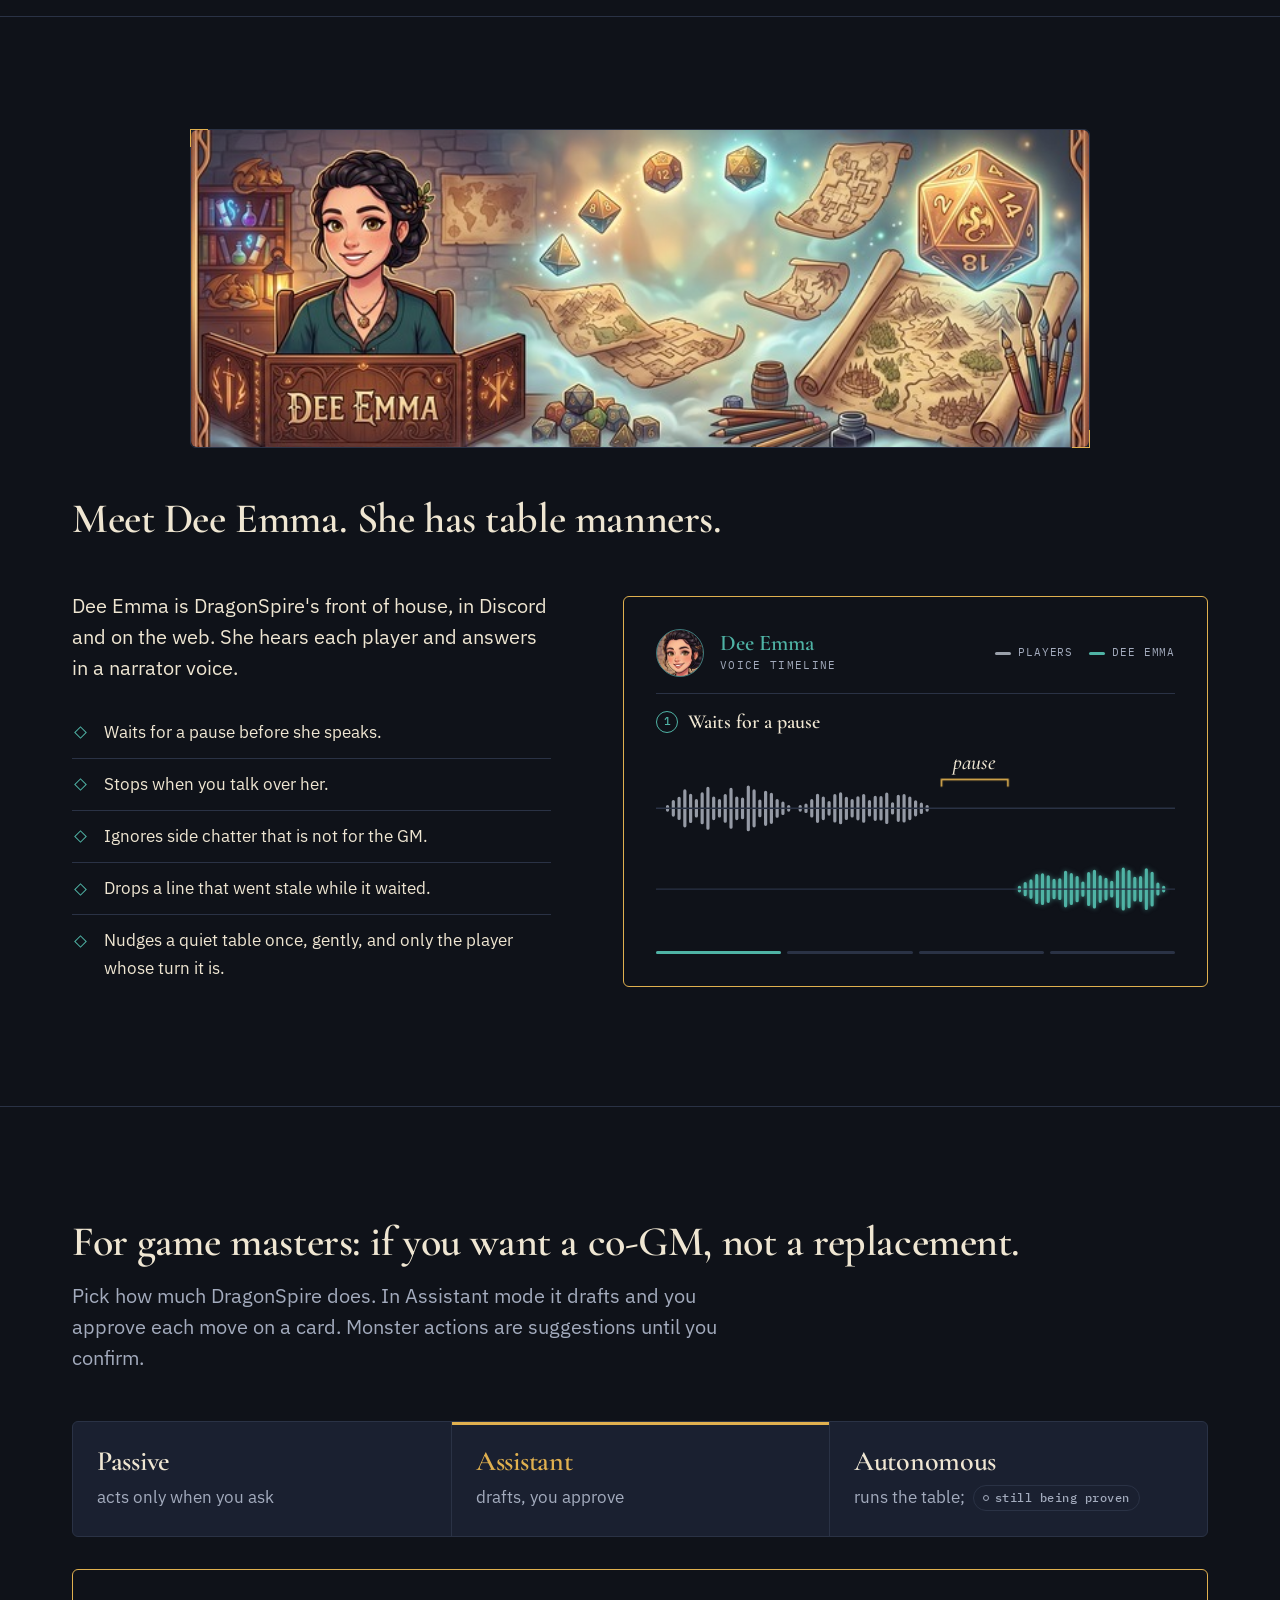
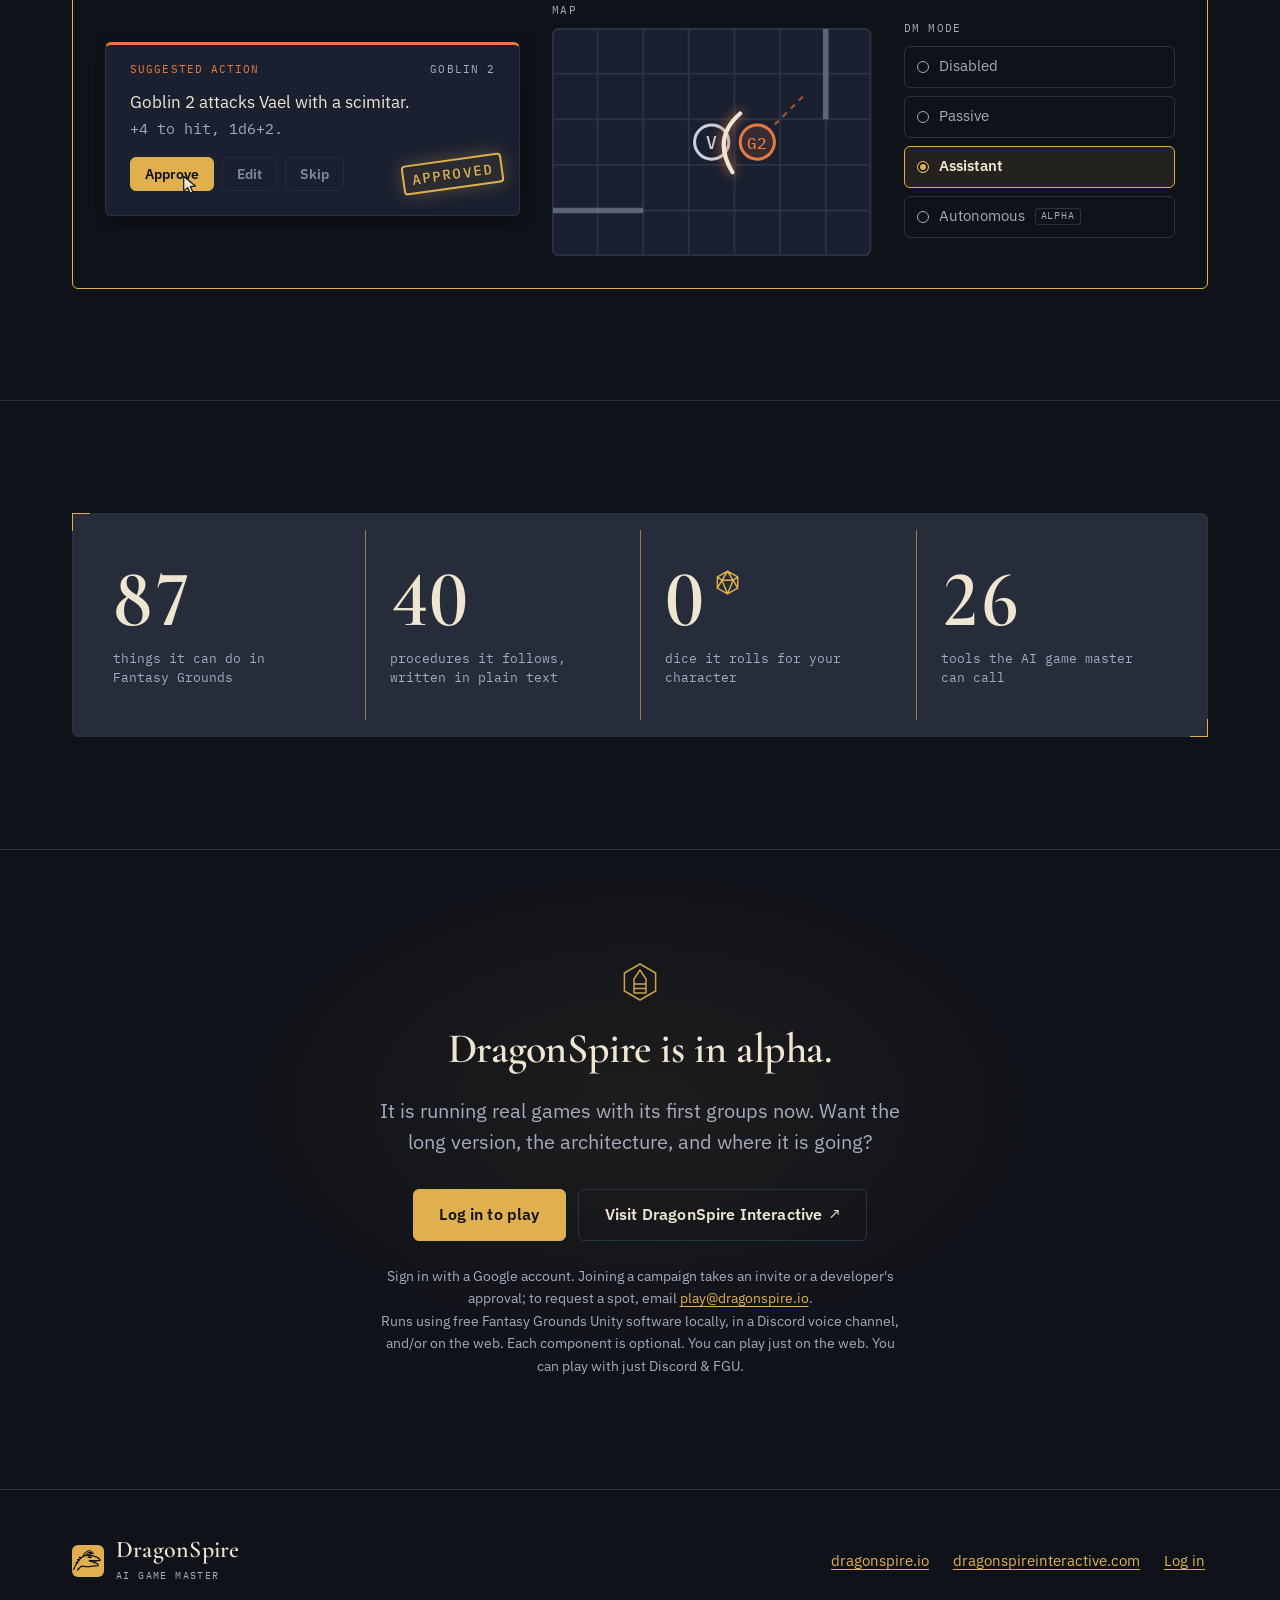
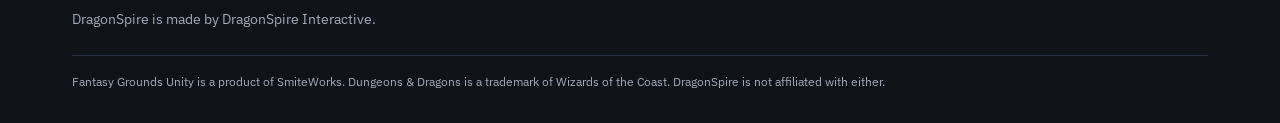
==== commit 7b69a02b: "Dee Emma: front of house wording (Discord and web) Co-Authored-By: Claude Sonnet 5.5 <noreply@anthro" ====
--- a/index.html
+++ b/index.html
@@ -476,7 +476,7 @@
     </div>
     <div class="split split--dee">
       <div class="dee__copy">
-        <p class="lede">Dee Emma is DragonSpire's voice in Discord. She hears each player on their own channel and answers in a narrator voice.</p>
+        <p class="lede">Dee Emma is DragonSpire's front of house, in Discord and on the web. She hears each player and answers in a narrator voice.</p>
         <ul class="manners">
           <li>Waits for a pause before she speaks.</li>
           <li>Stops when you talk over her.</li>
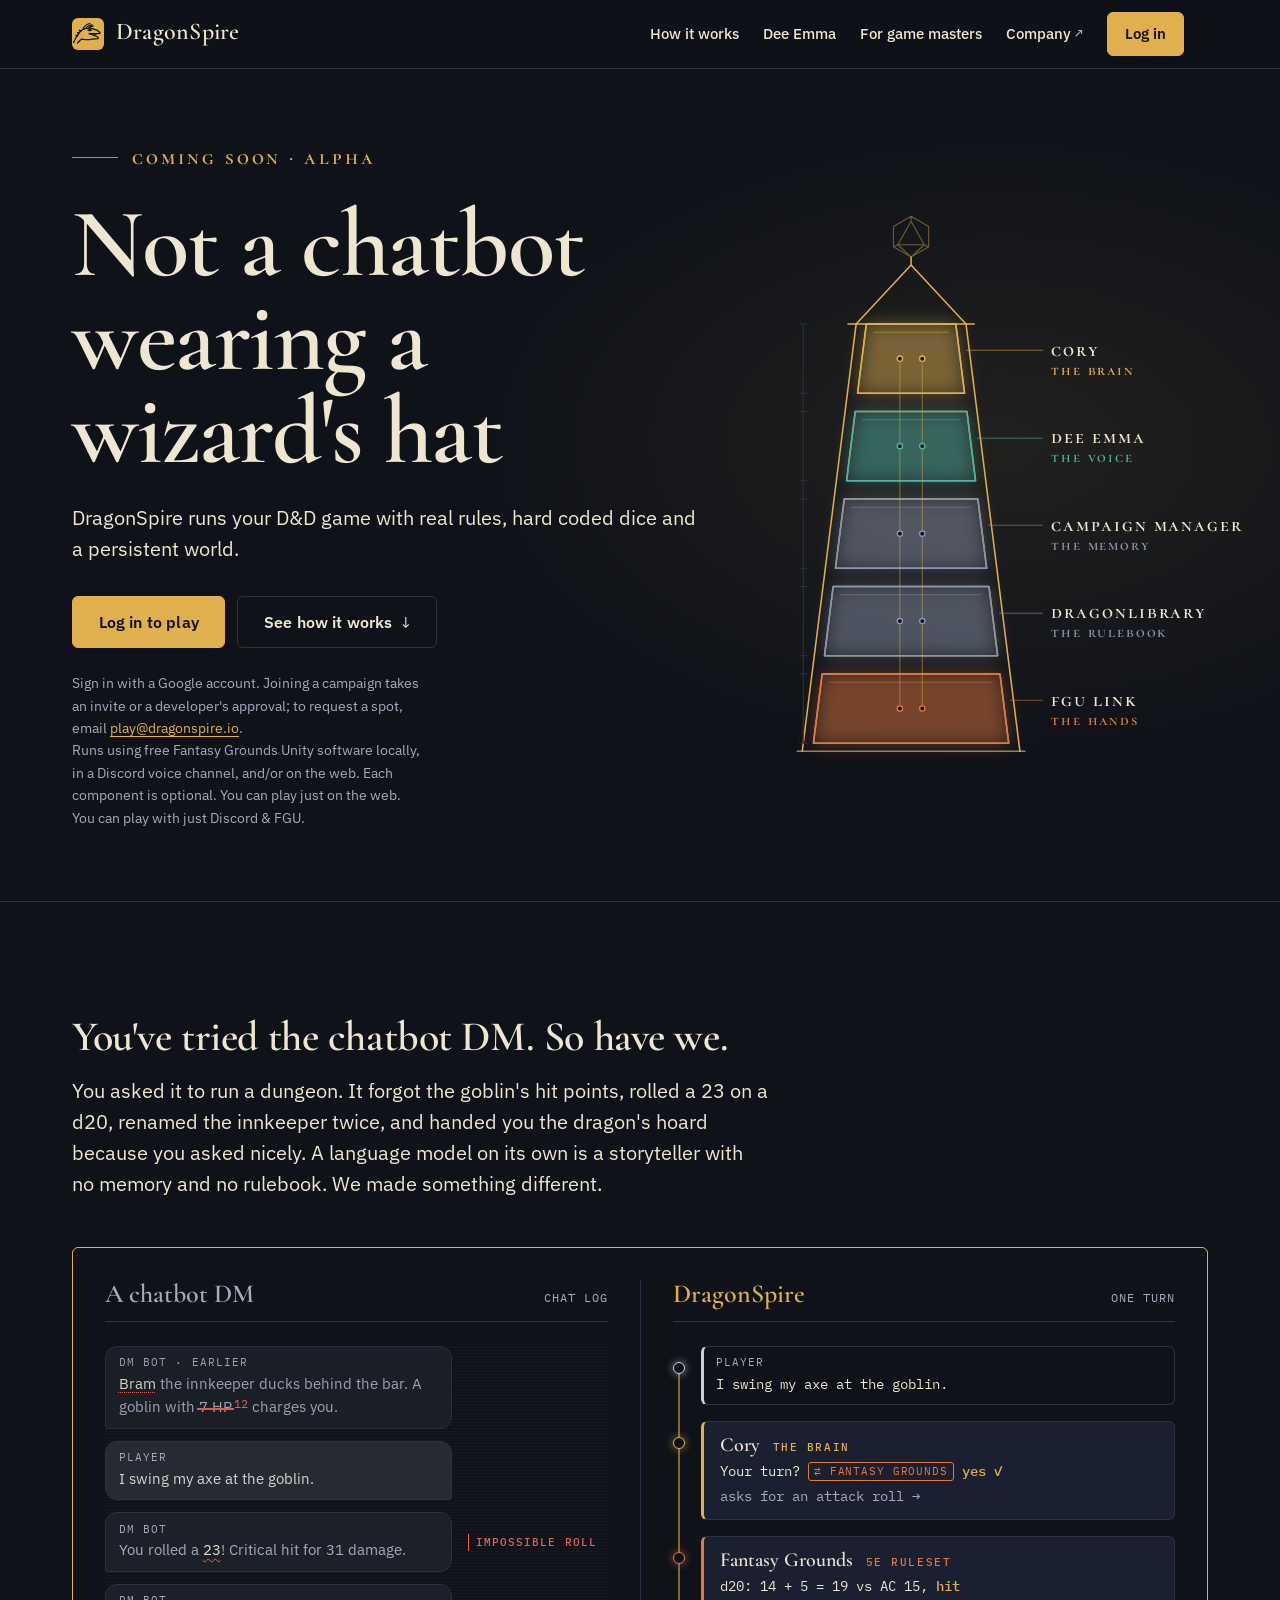
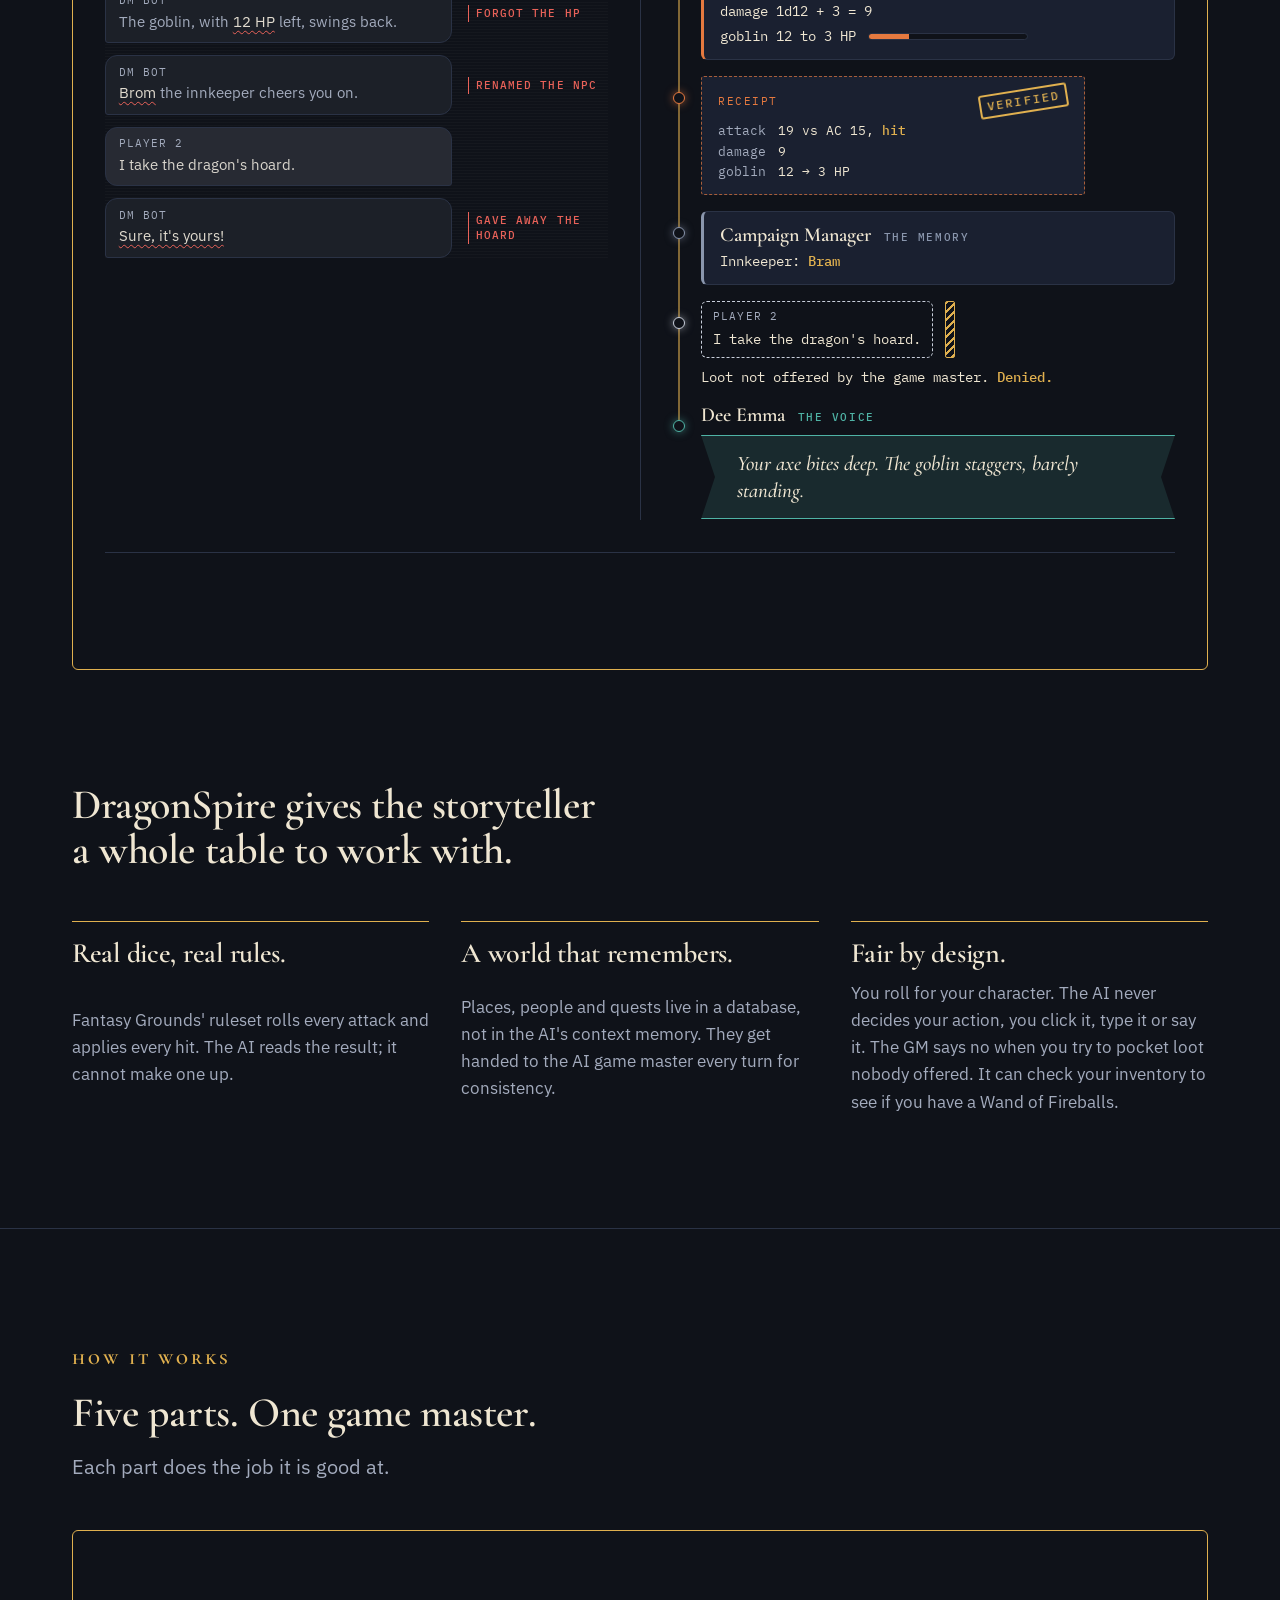
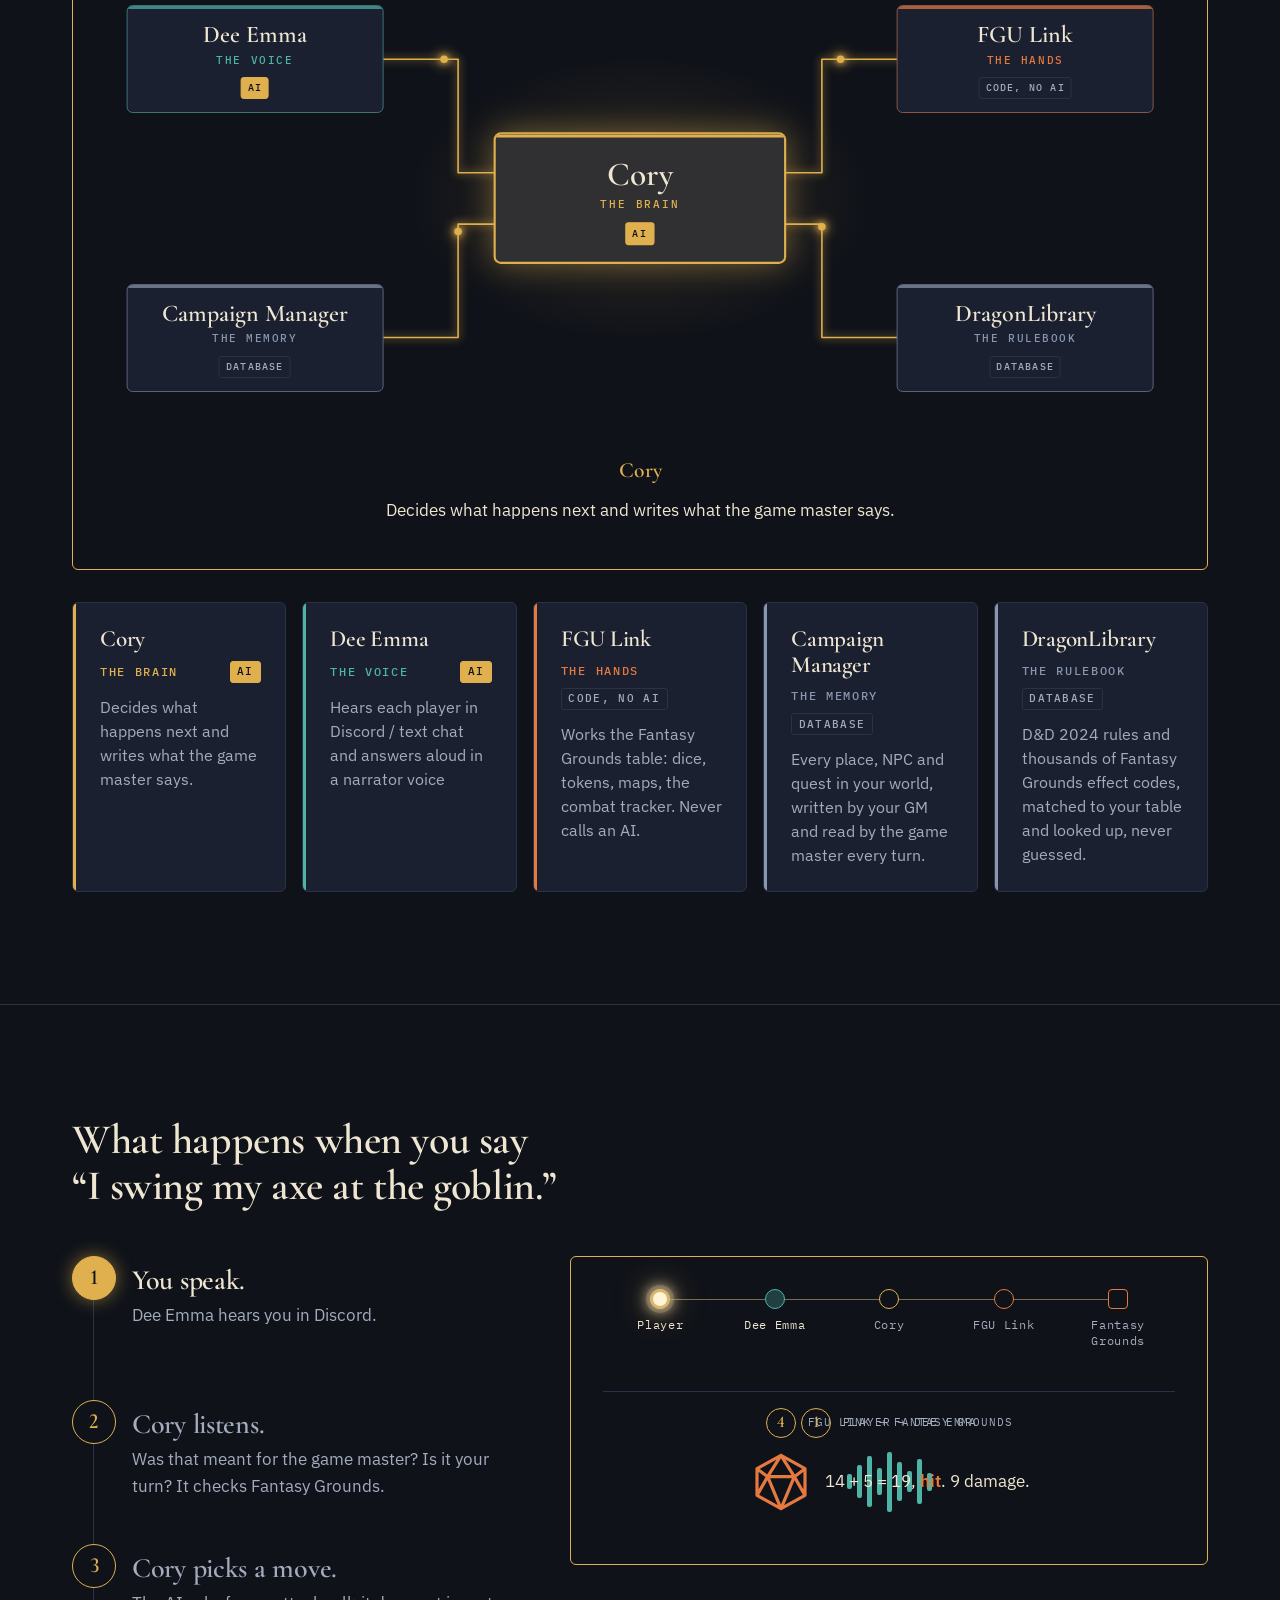
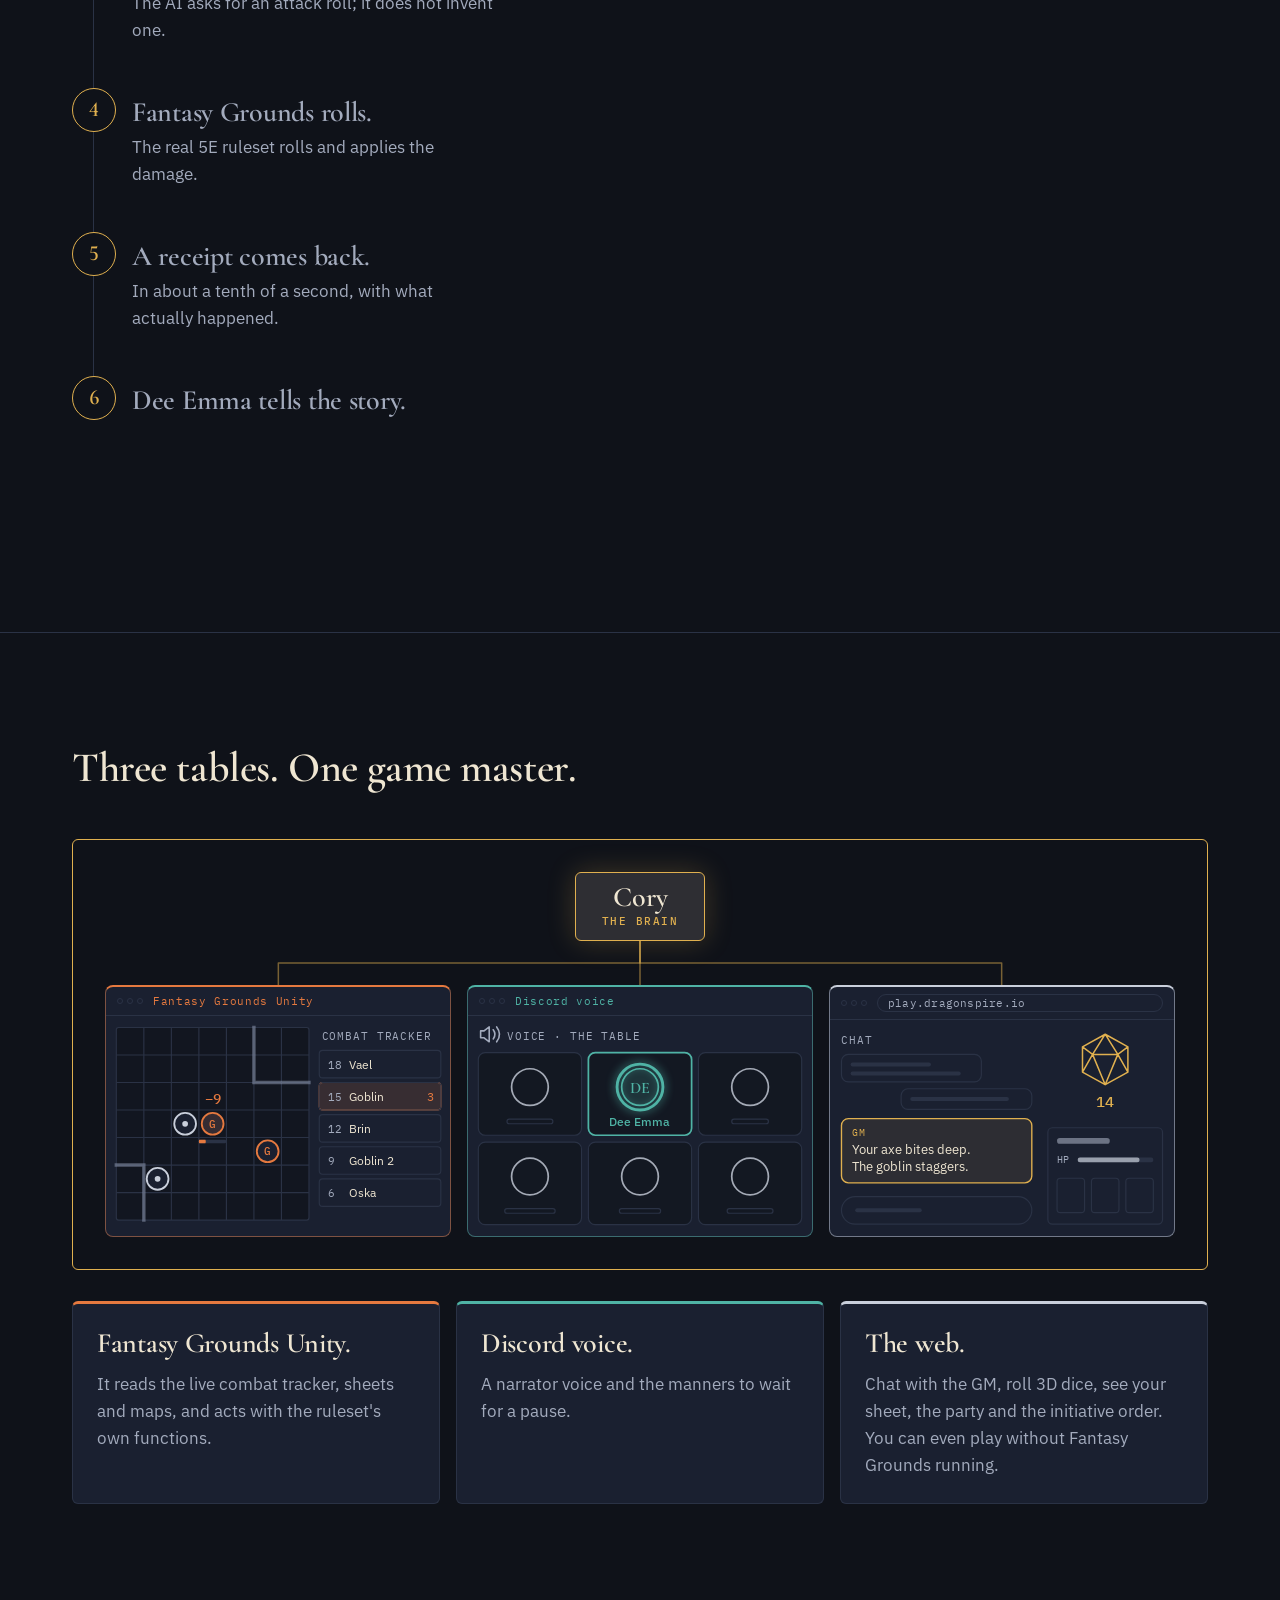
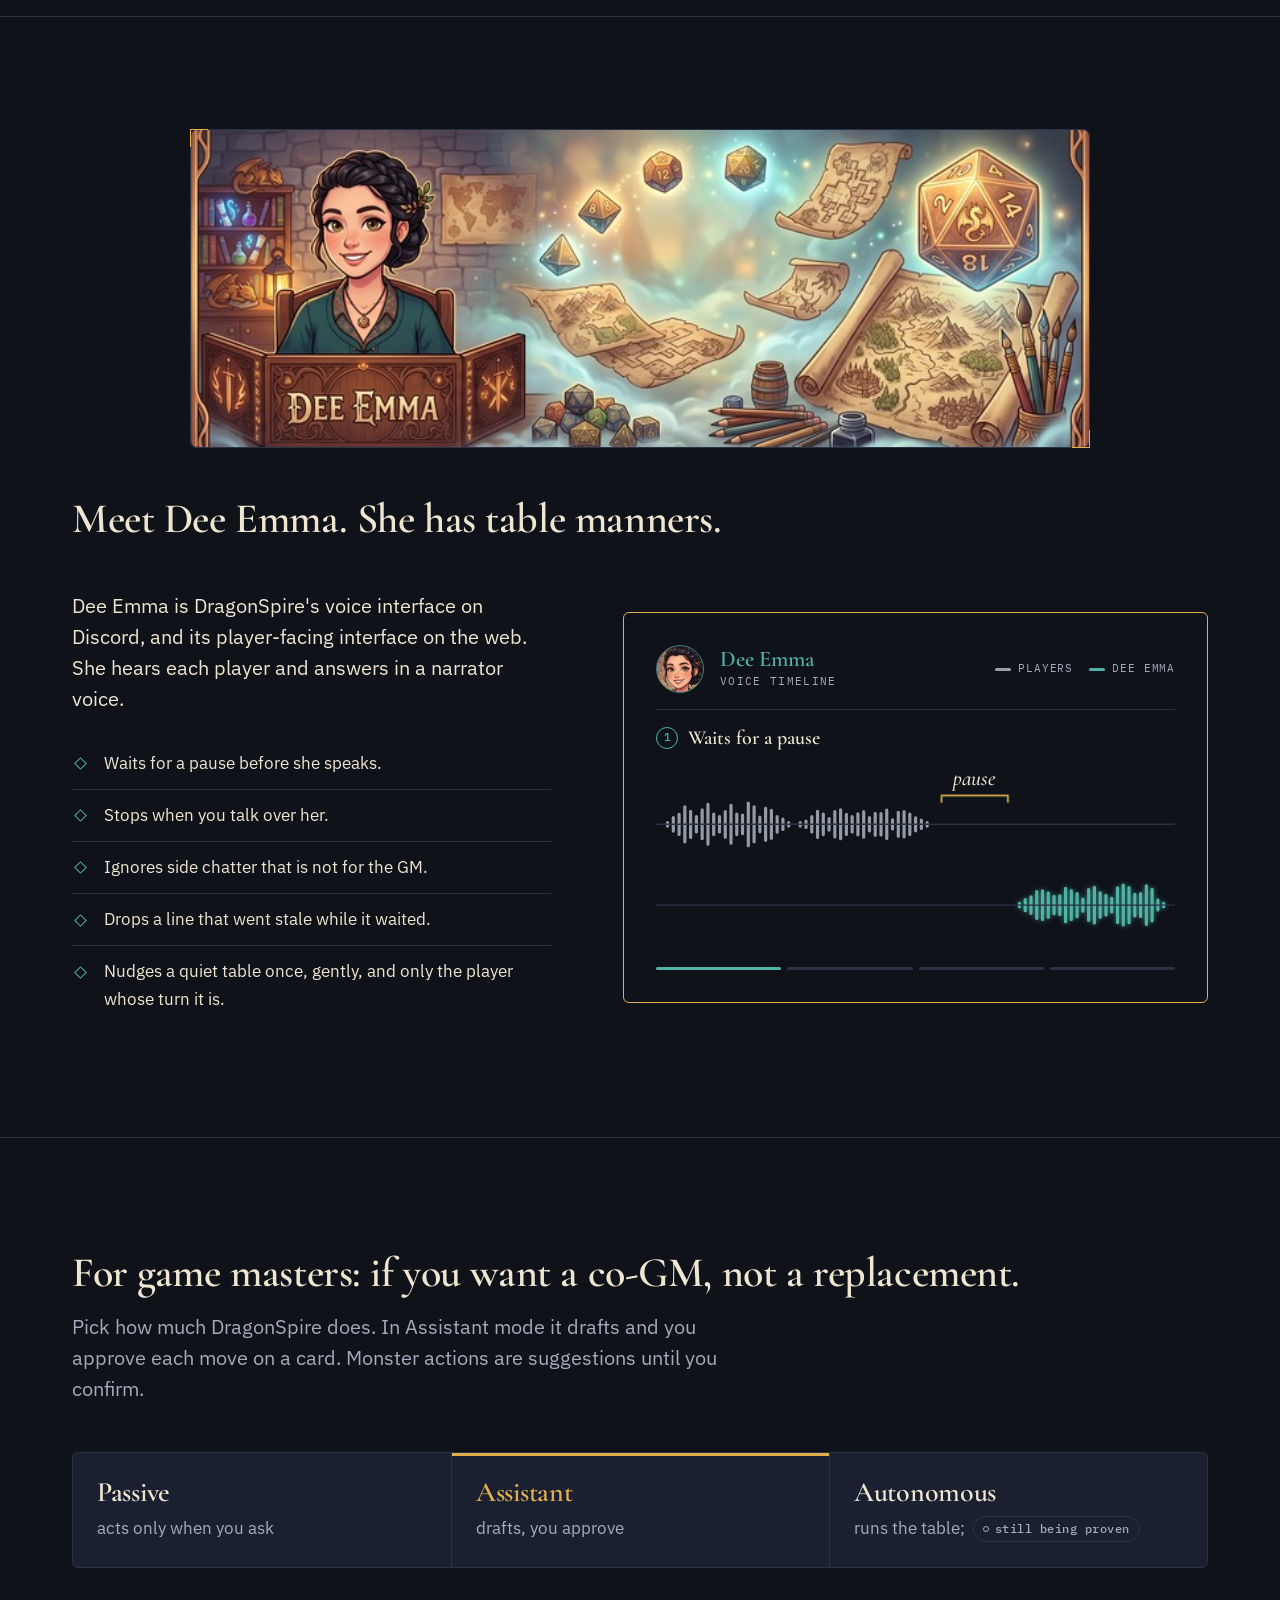
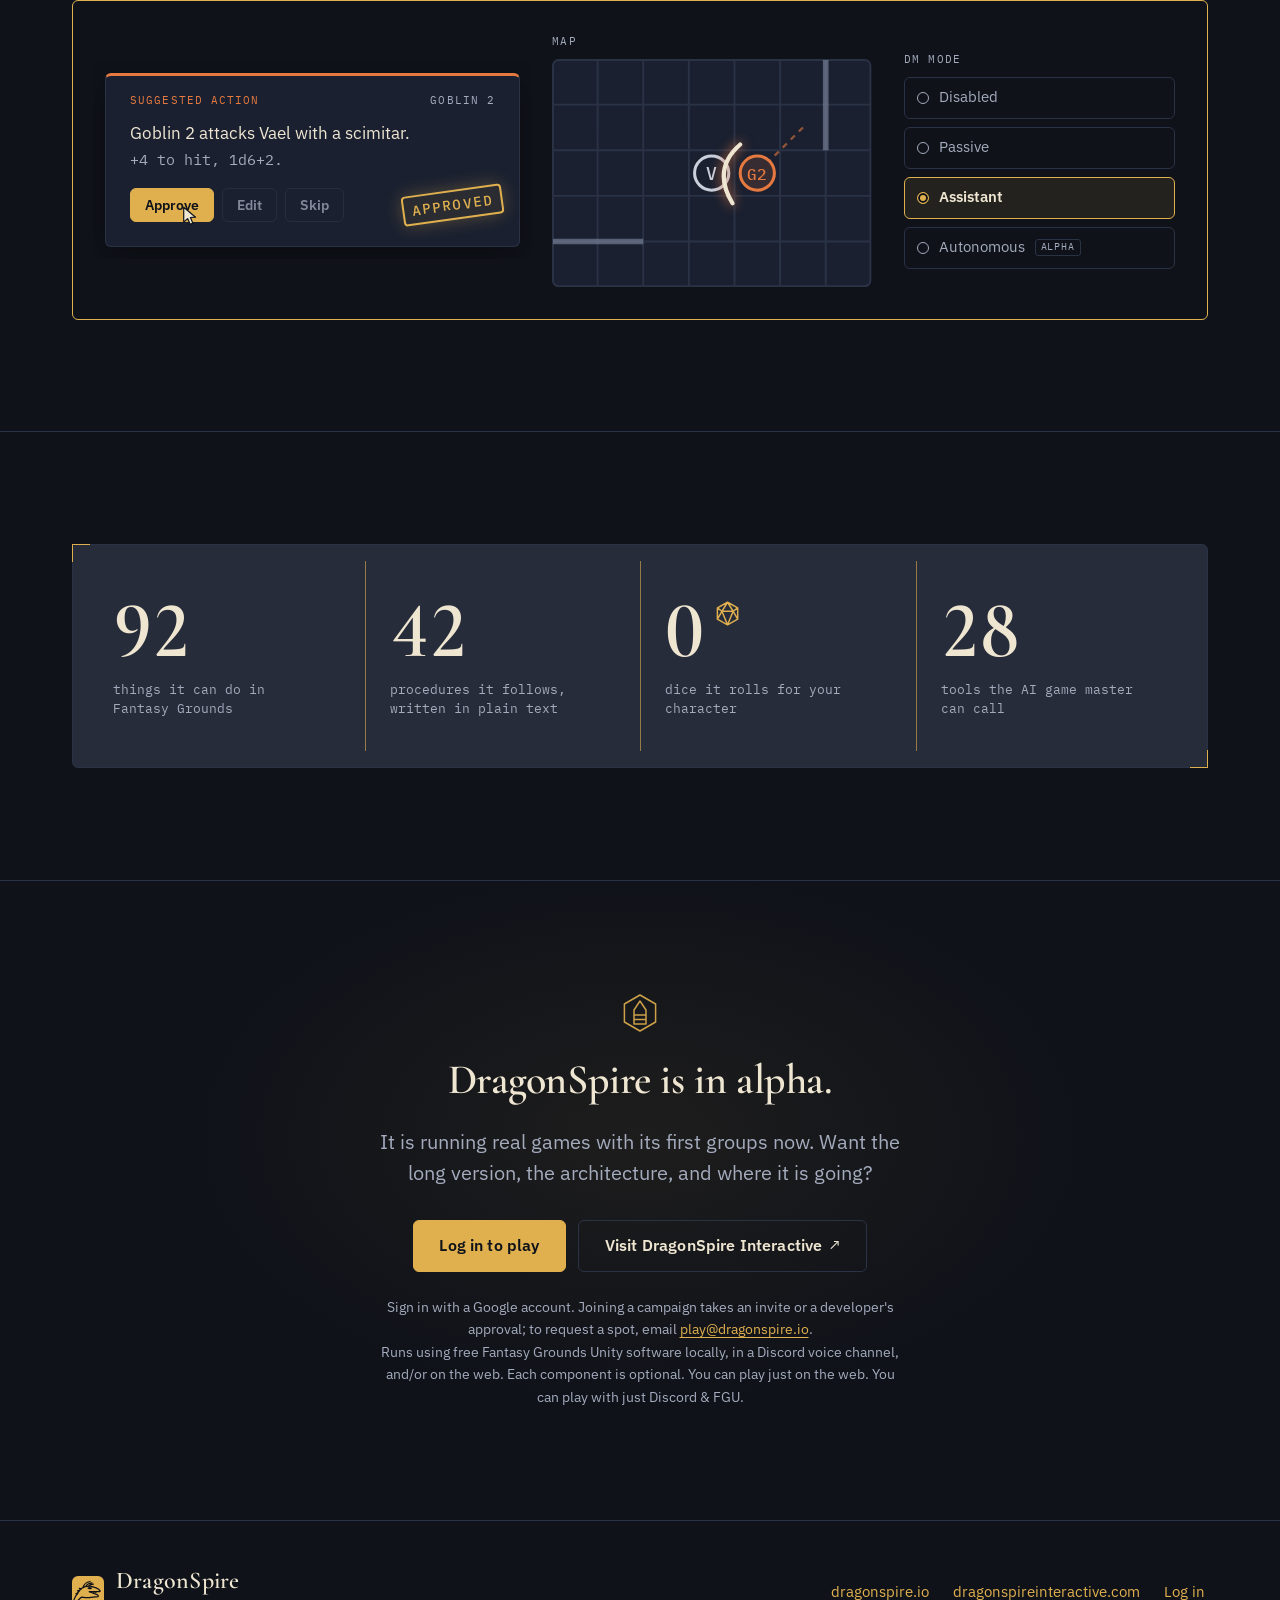
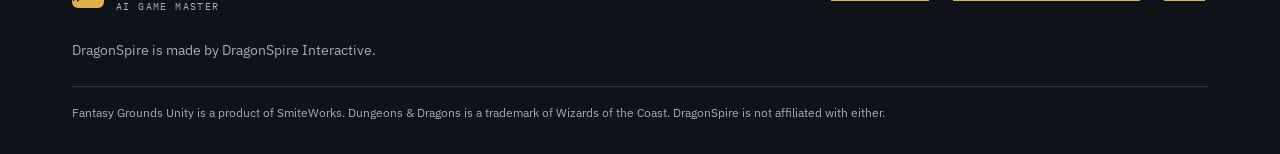
==== commit 65a2f76c: "Dee Emma: voice interface on Discord, player-facing on web Co-Authored-By: Claude Sonnet 5.5 <norepl" ====
--- a/index.html
+++ b/index.html
@@ -476,7 +476,7 @@
     </div>
     <div class="split split--dee">
       <div class="dee__copy">
-        <p class="lede">Dee Emma is DragonSpire's front of house, in Discord and on the web. She hears each player and answers in a narrator voice.</p>
+        <p class="lede">Dee Emma is DragonSpire's voice interface on Discord, and its player-facing interface on the web. She hears each player and answers in a narrator voice.</p>
         <ul class="manners">
           <li>Waits for a pause before she speaks.</li>
           <li>Stops when you talk over her.</li>
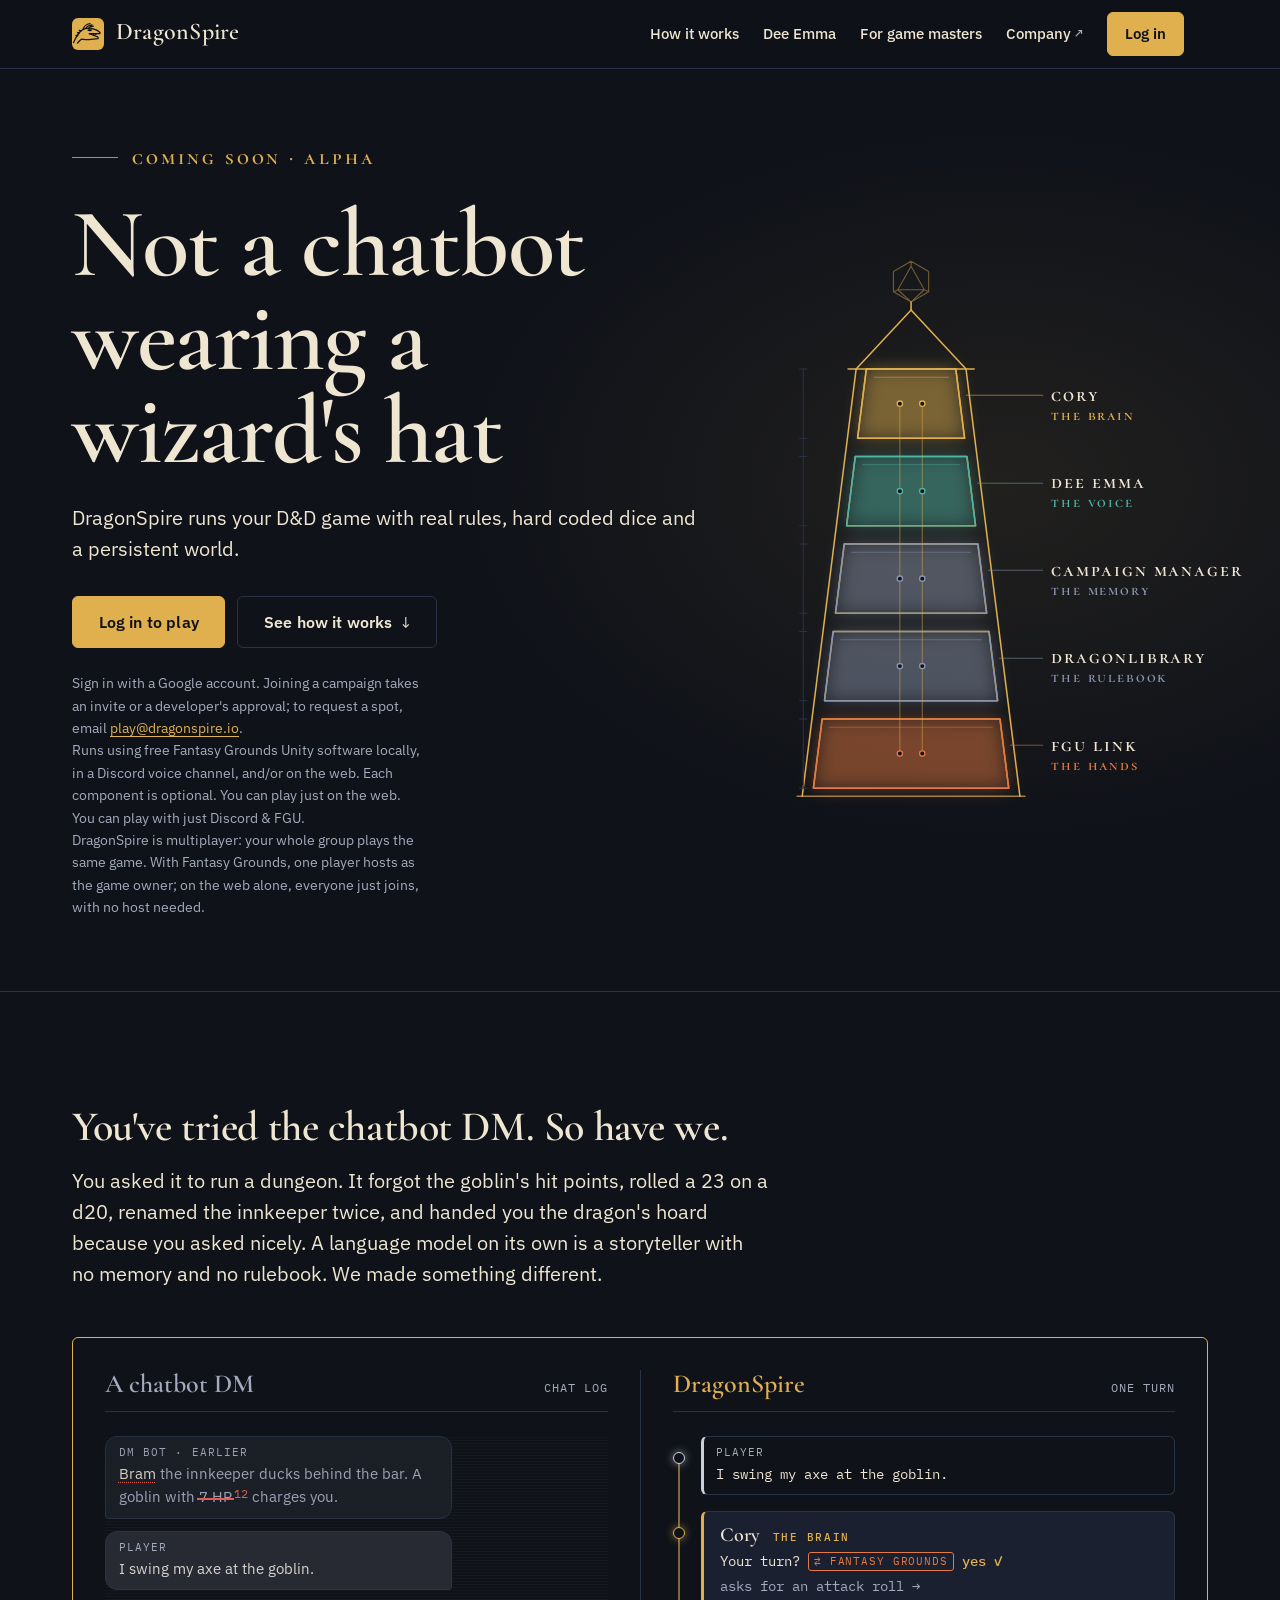
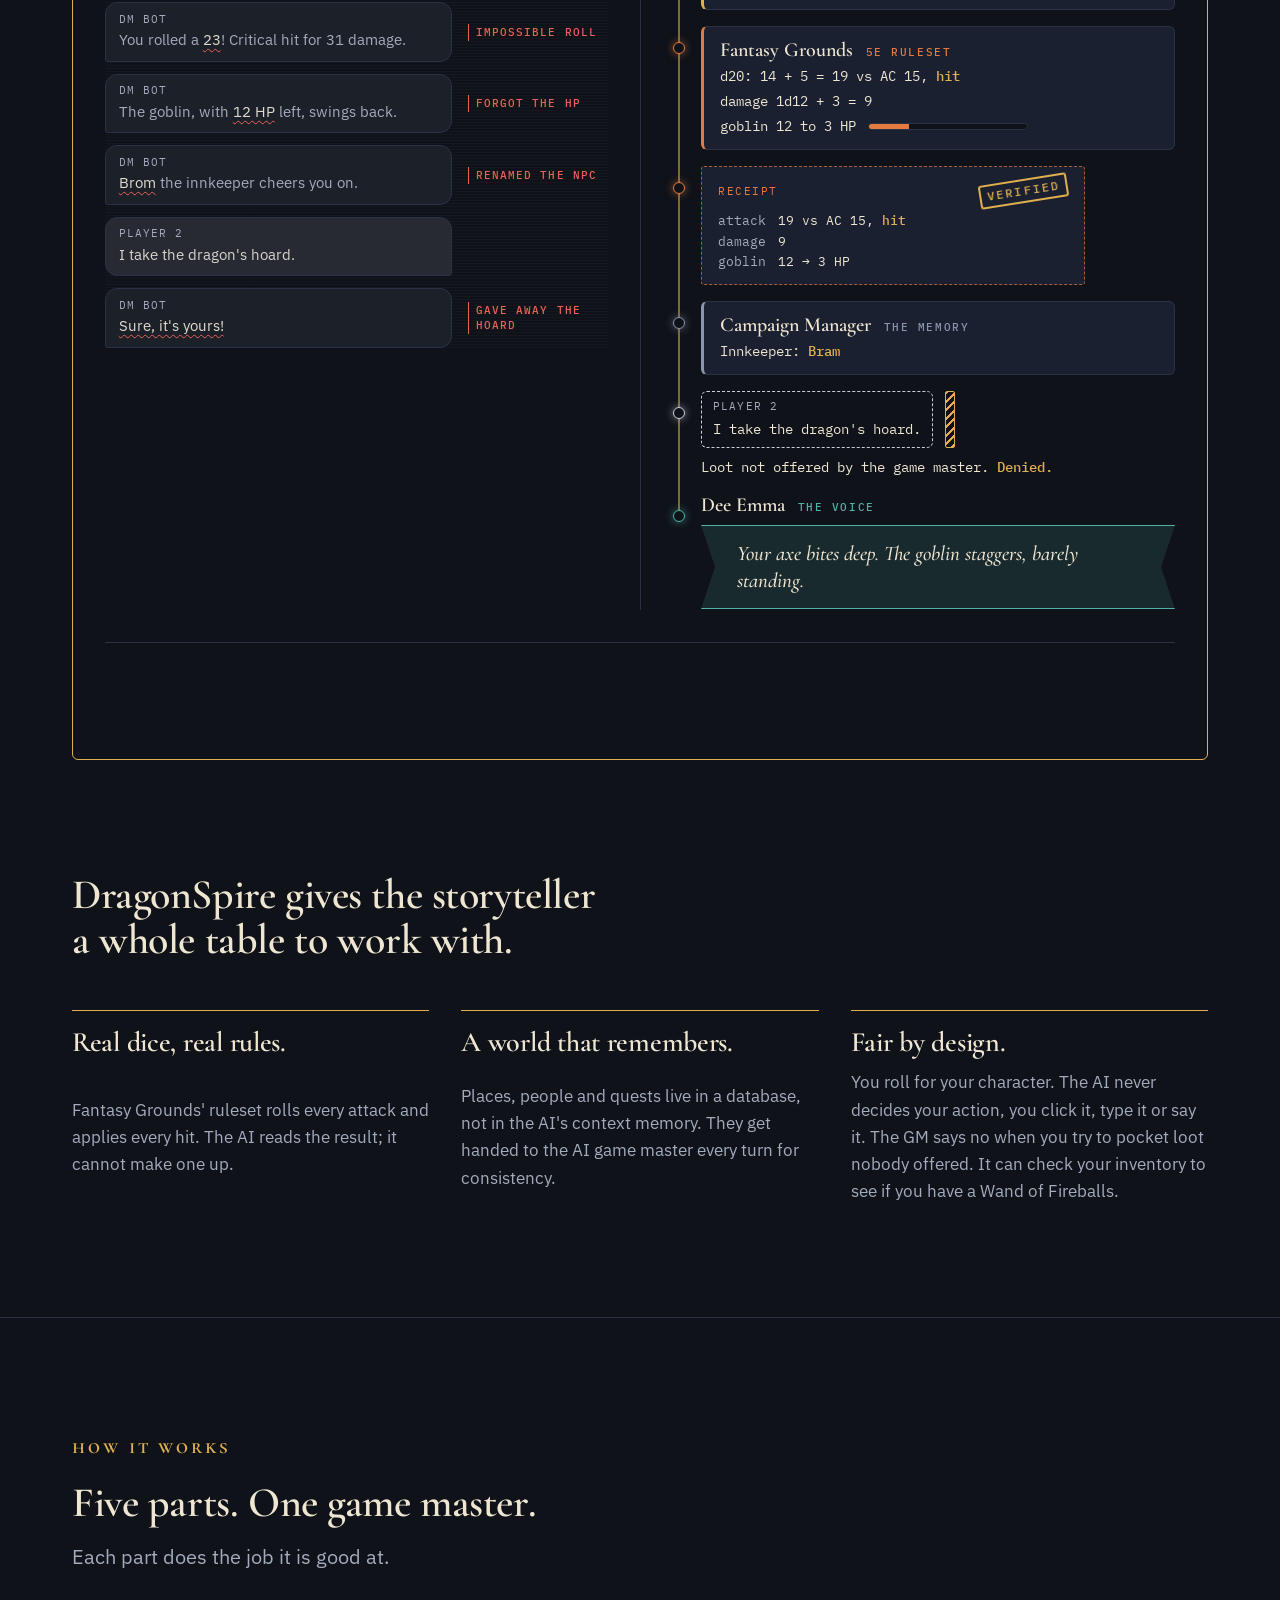
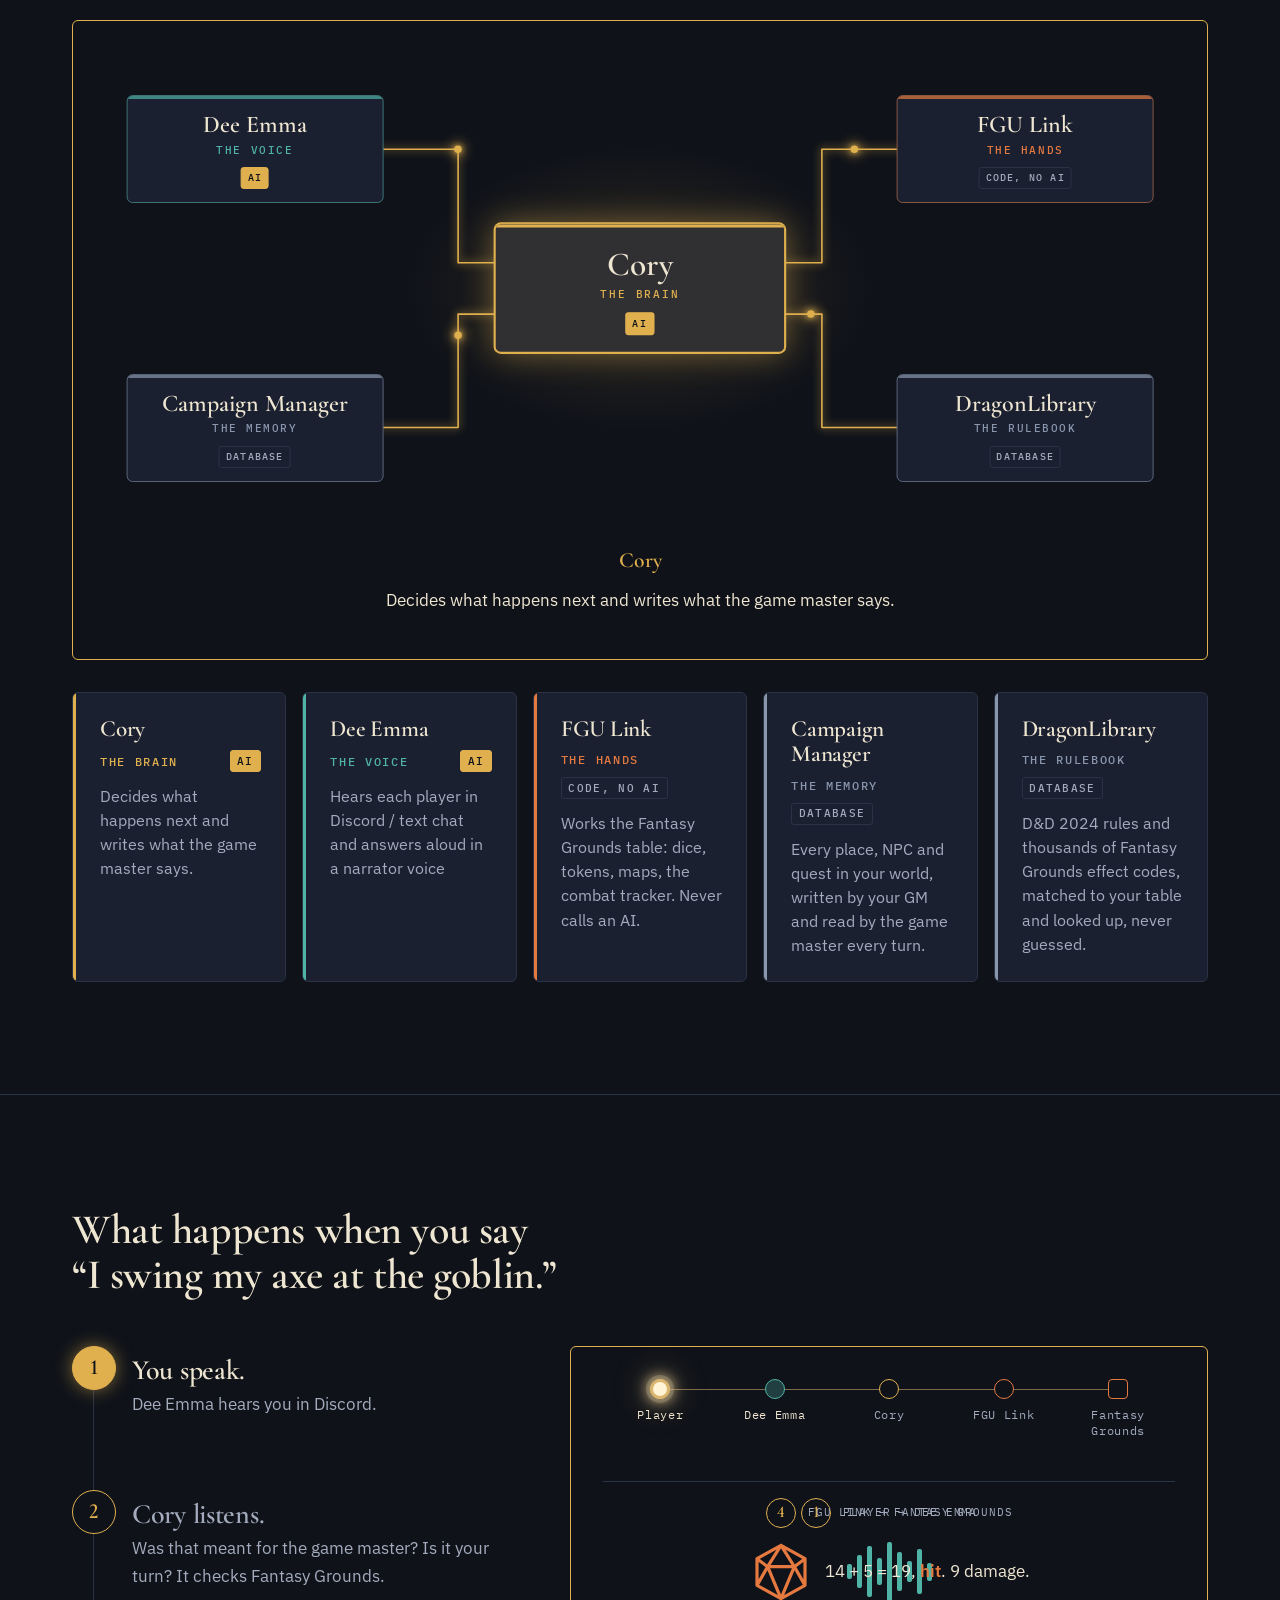
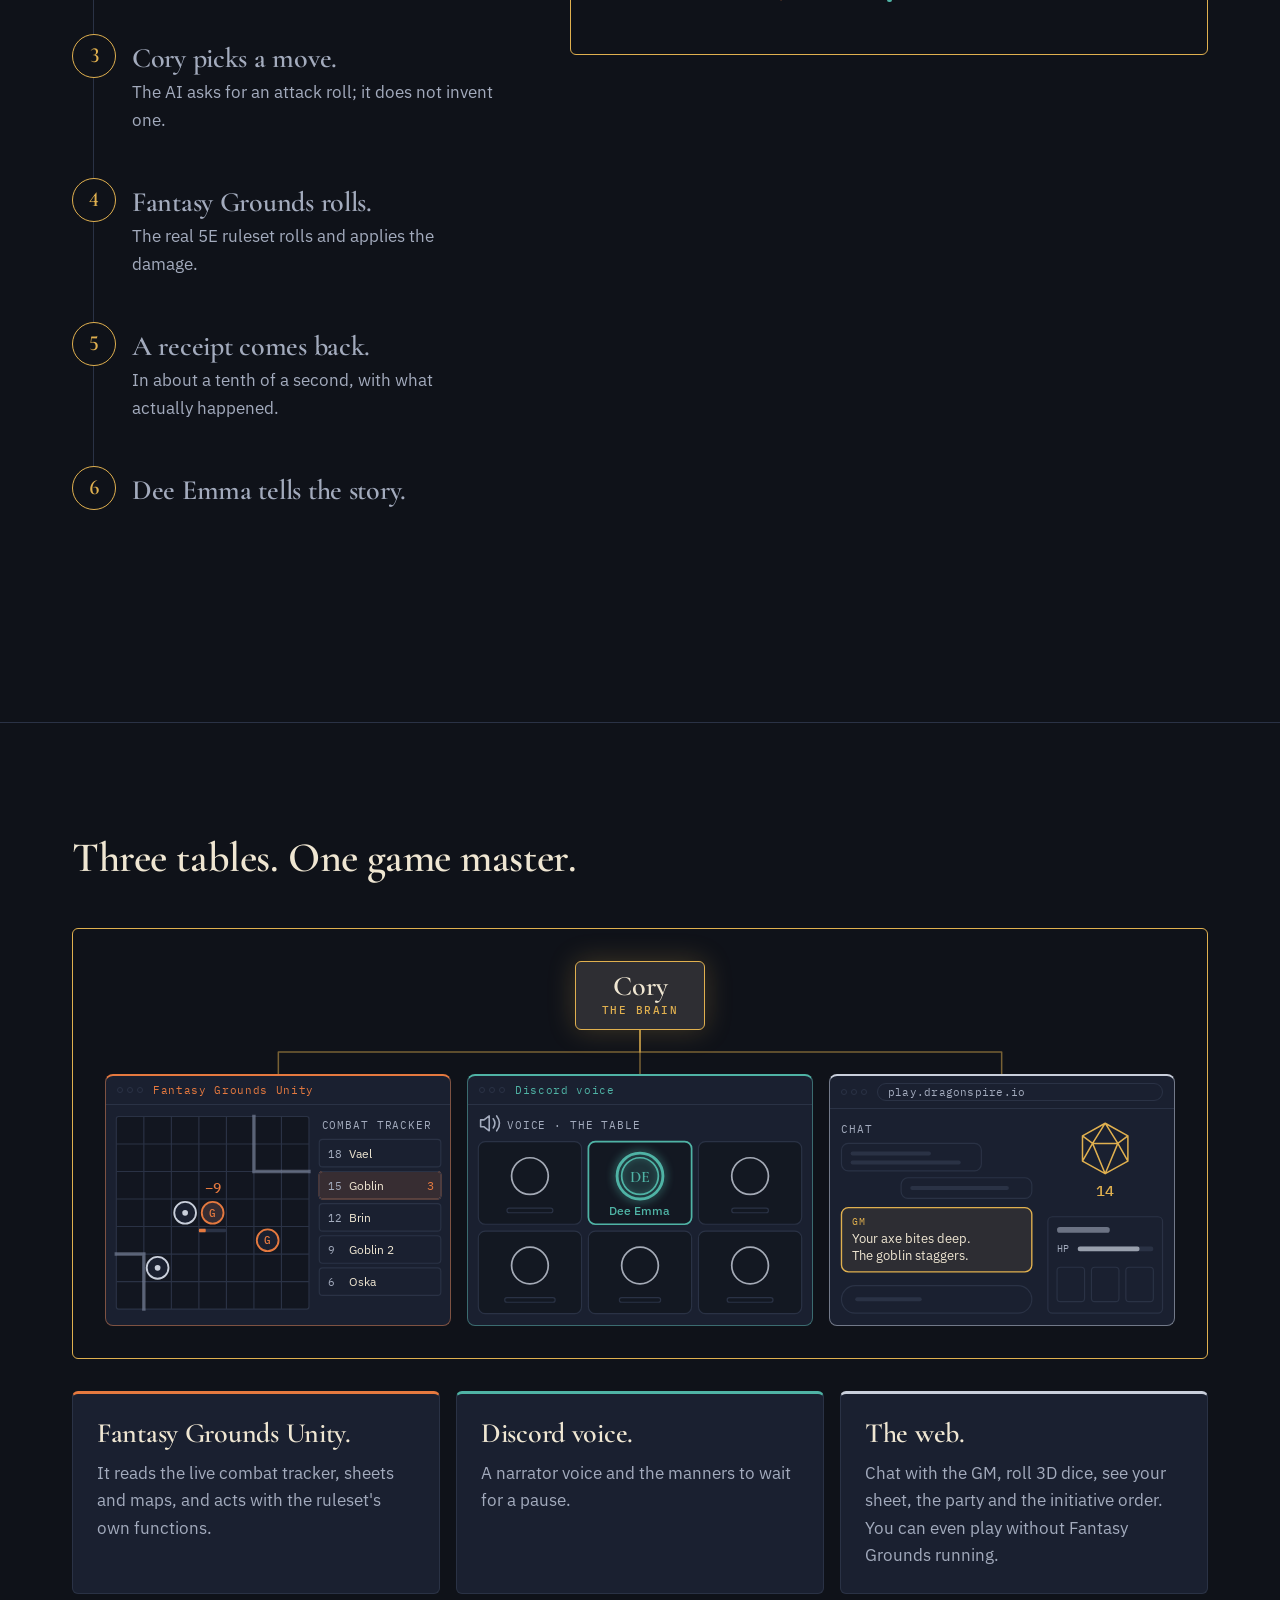
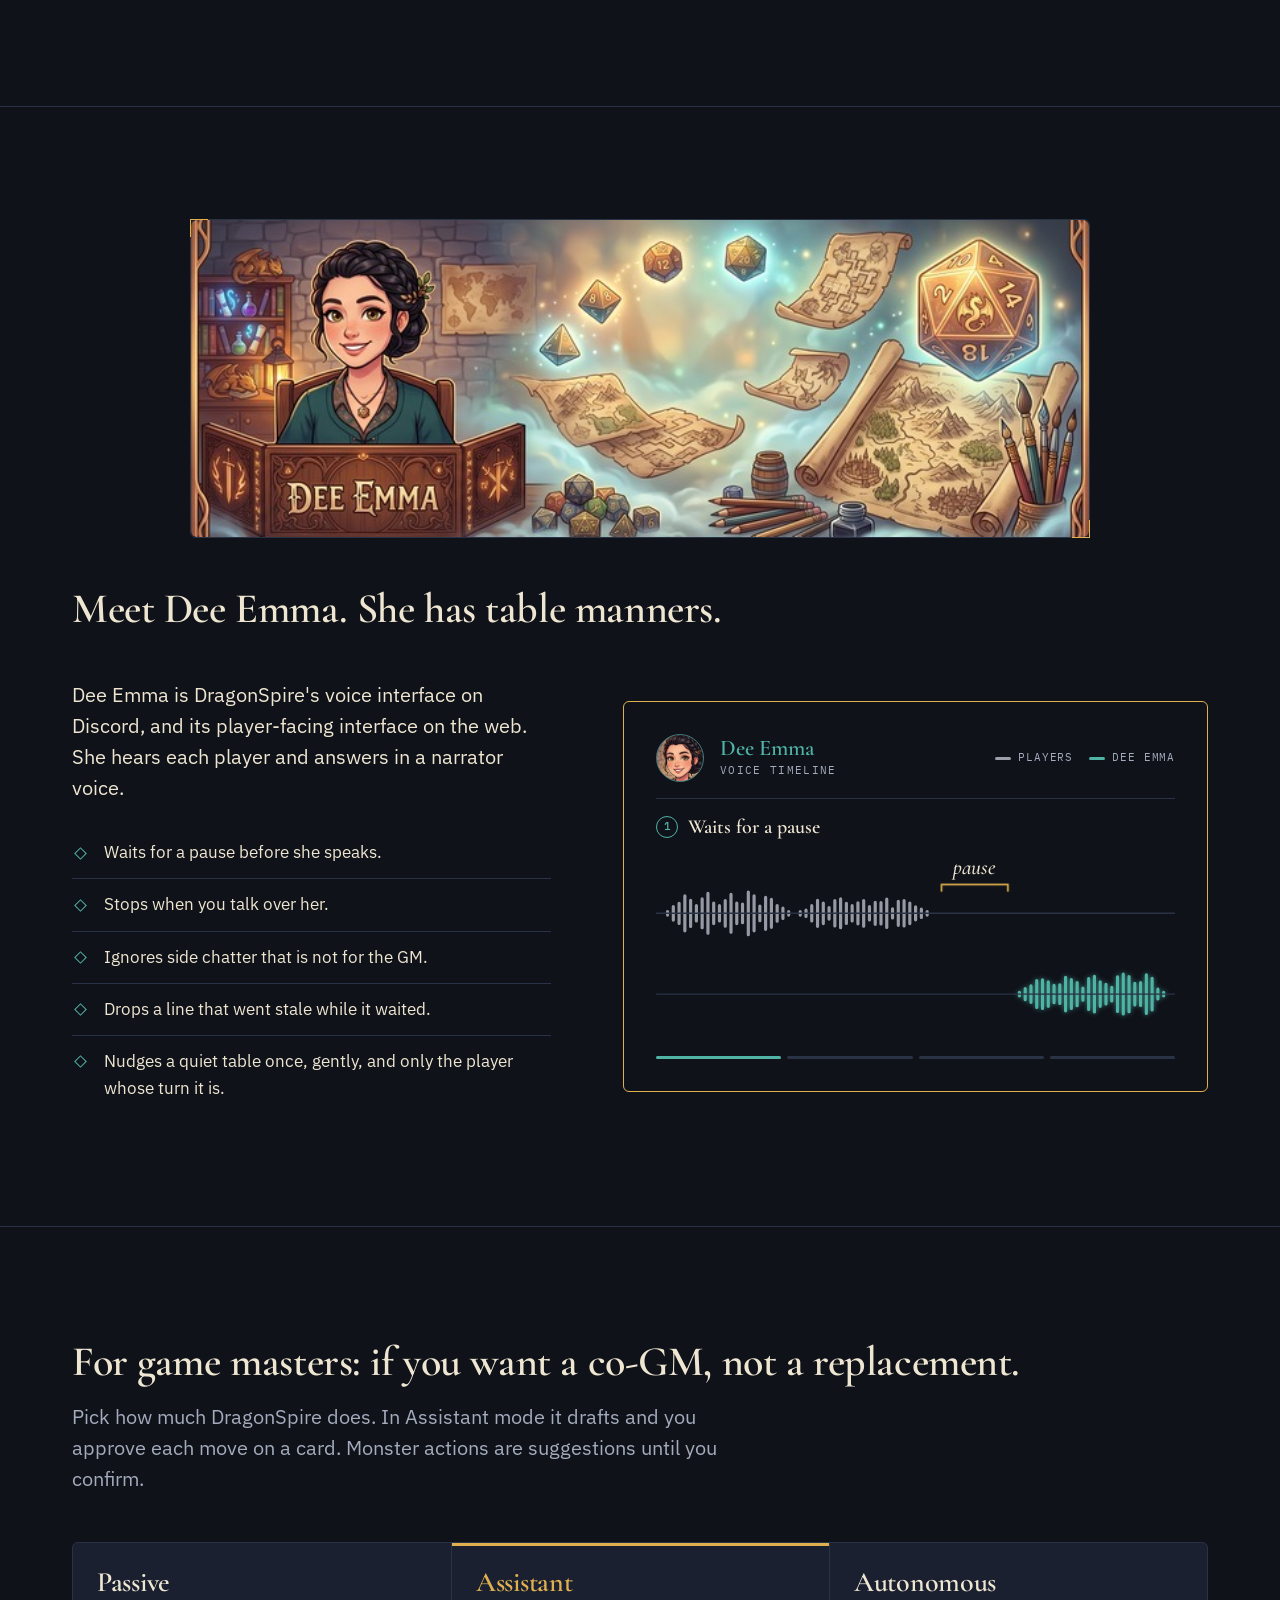
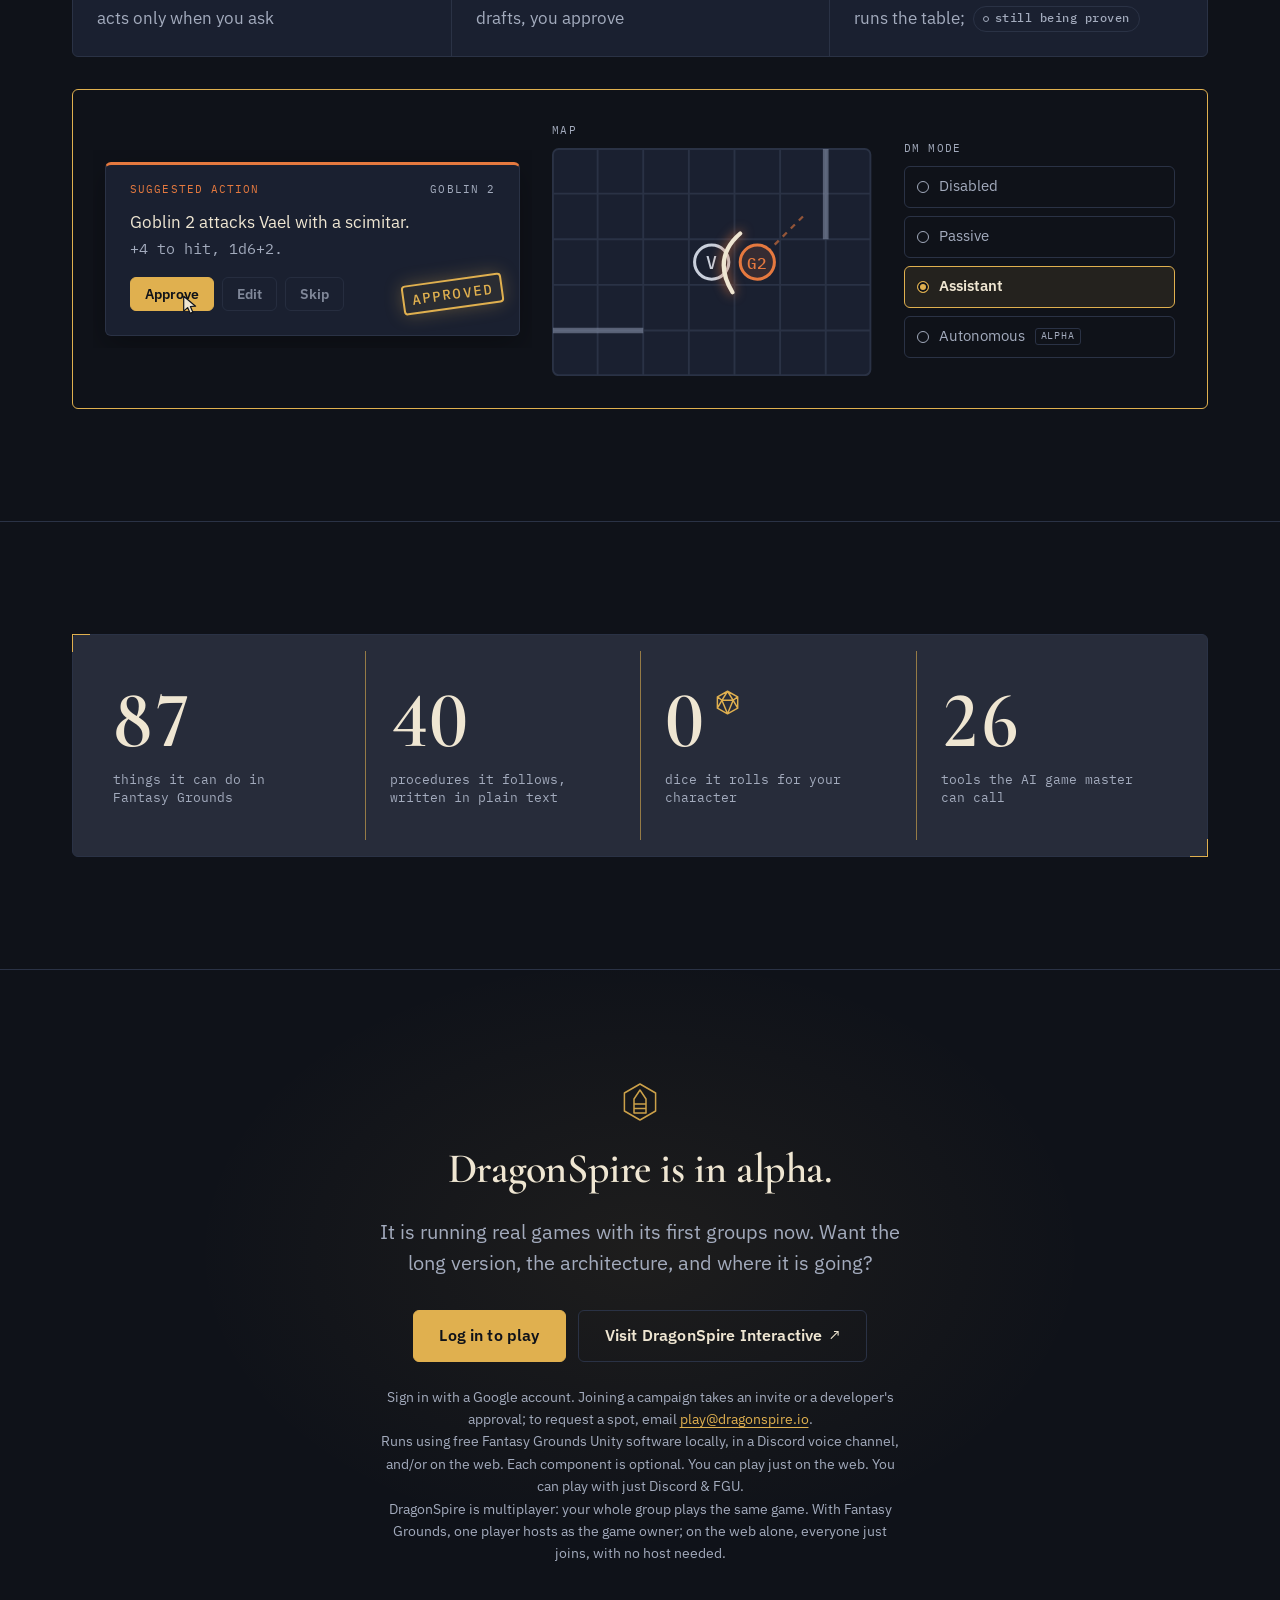
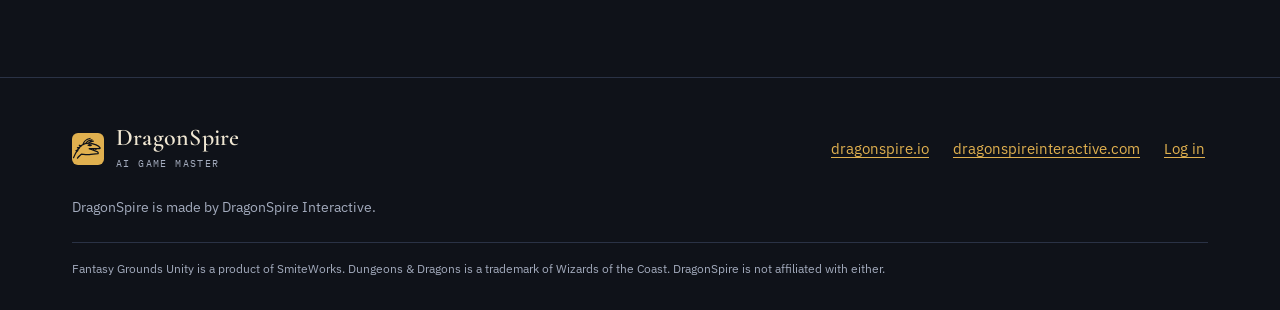
==== commit 68267464: "Add multiplayer and table-game framing Co-Authored-By: Claude Sonnet 5.5 <noreply@anthropic.com>" ====
--- a/index.html
+++ b/index.html
@@ -58,7 +58,7 @@
         <a class="btn btn--primary" href="https://play.dragonspire.io">Log in to play</a>
         <a class="btn btn--secondary" href="#how">See how it works <span class="arrow" aria-hidden="true">↓</span></a>
       </div>
-      <p class="hero__where small muted">Sign in with a Google account. Joining a campaign takes an invite or a developer's approval; to request a spot, email <a href="mailto:play@dragonspire.io">play@dragonspire.io</a>.<br>Runs using free Fantasy Grounds Unity software locally, in a Discord voice channel, and/or on the web. Each component is optional. You can play just on the web. You can play with just Discord &amp; FGU.</p>
+      <p class="hero__where small muted">Sign in with a Google account. Joining a campaign takes an invite or a developer's approval; to request a spot, email <a href="mailto:play@dragonspire.io">play@dragonspire.io</a>.<br>Runs using free Fantasy Grounds Unity software locally, in a Discord voice channel, and/or on the web. Each component is optional. You can play just on the web. You can play with just Discord &amp; FGU.<br>DragonSpire is multiplayer: your whole group plays the same game. With Fantasy Grounds, one player hosts as the game owner; on the web alone, everyone just joins, with no host needed.</p>
     </div>
     <figure class="a1" id="a1-slot" role="img" aria-label="The DragonSpire spire builds itself from the ground up in five chambers, FGU Link (the hands), DragonLibrary (the rulebook), Campaign Manager (the memory), Dee Emma (the voice) and Cory (the brain) at the top, with dots of light travelling between them.">
       <div class="a1__stage" aria-hidden="true">
@@ -639,7 +639,7 @@
         <a class="btn btn--primary" href="https://play.dragonspire.io">Log in to play</a>
         <a class="btn btn--secondary" href="https://dragonspireinteractive.com">Visit DragonSpire Interactive <span class="arrow" aria-hidden="true">↗</span></a>
       </div>
-      <p class="small muted">Sign in with a Google account. Joining a campaign takes an invite or a developer's approval; to request a spot, email <a href="mailto:play@dragonspire.io">play@dragonspire.io</a>.<br>Runs using free Fantasy Grounds Unity software locally, in a Discord voice channel, and/or on the web. Each component is optional. You can play just on the web. You can play with just Discord &amp; FGU.</p>
+      <p class="small muted">Sign in with a Google account. Joining a campaign takes an invite or a developer's approval; to request a spot, email <a href="mailto:play@dragonspire.io">play@dragonspire.io</a>.<br>Runs using free Fantasy Grounds Unity software locally, in a Discord voice channel, and/or on the web. Each component is optional. You can play just on the web. You can play with just Discord &amp; FGU.<br>DragonSpire is multiplayer: your whole group plays the same game. With Fantasy Grounds, one player hosts as the game owner; on the web alone, everyone just joins, with no host needed.</p>
     </div>
   </div>
 </section>
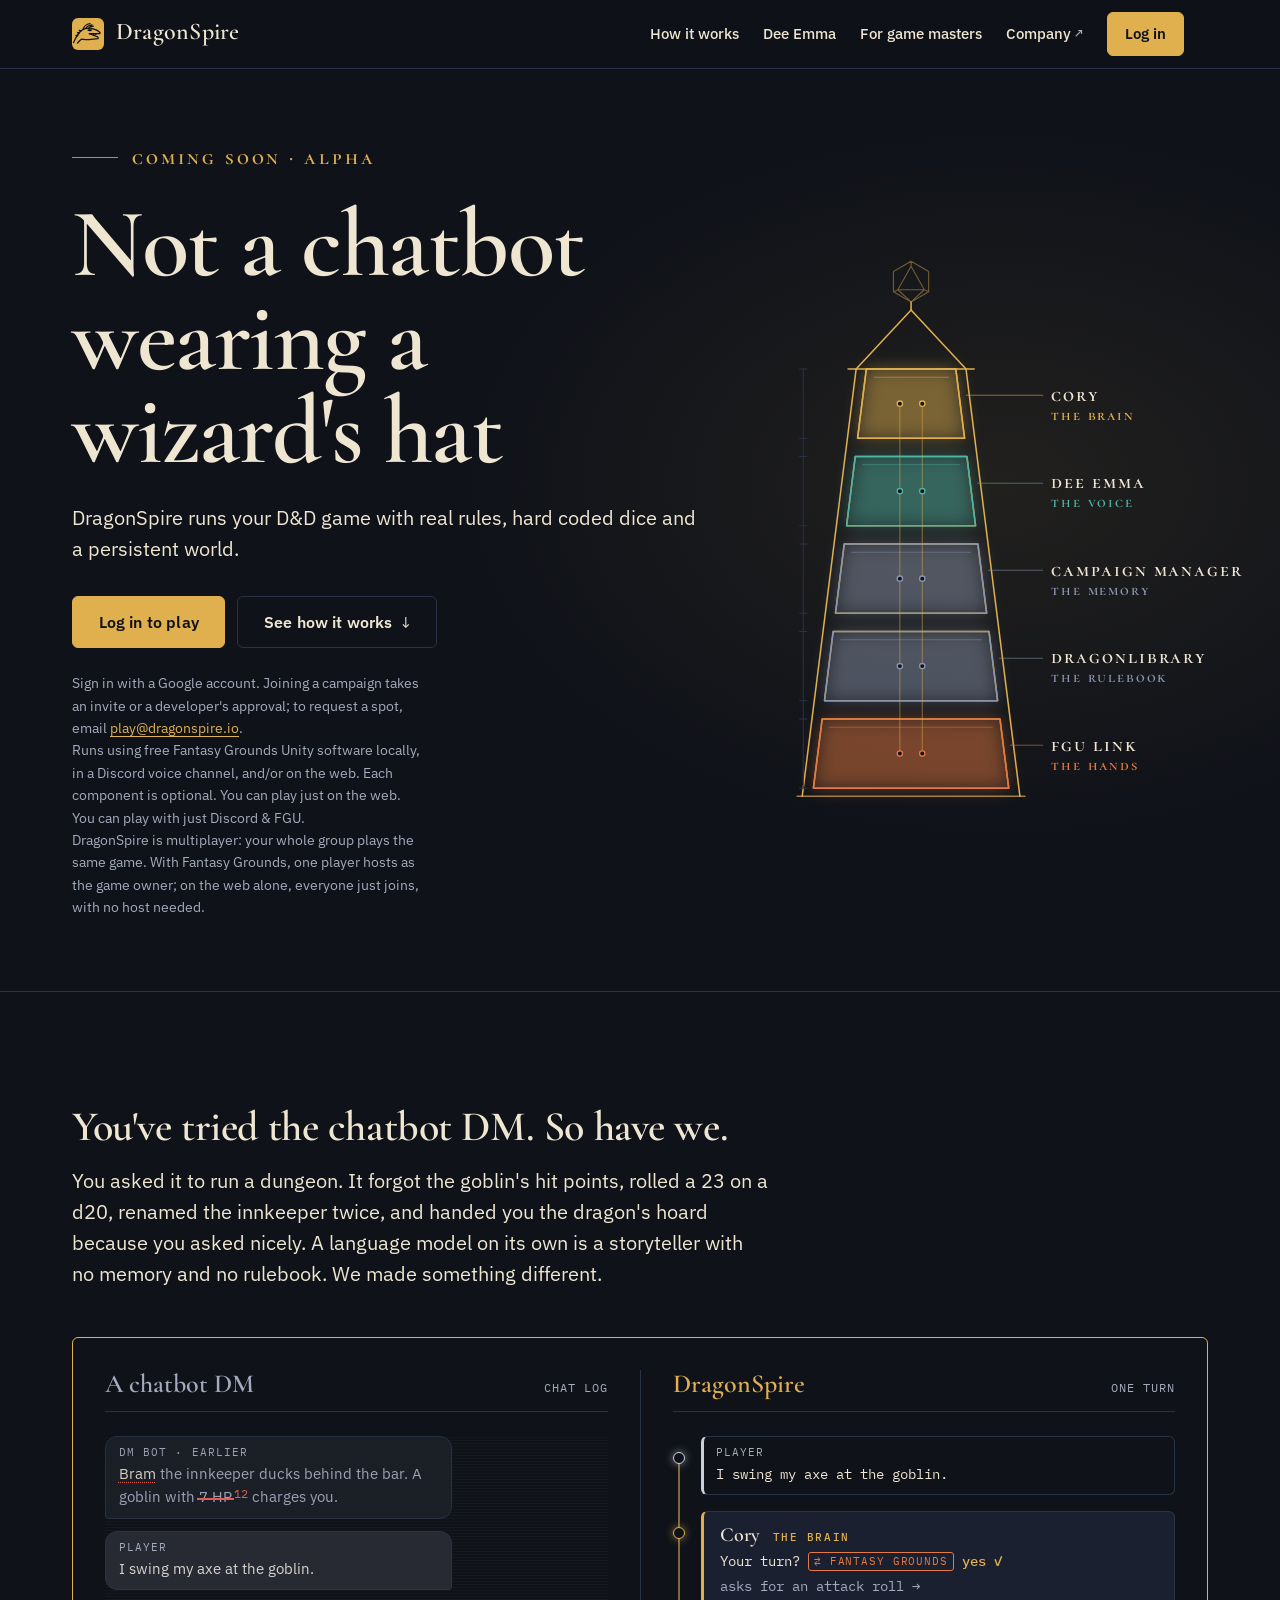
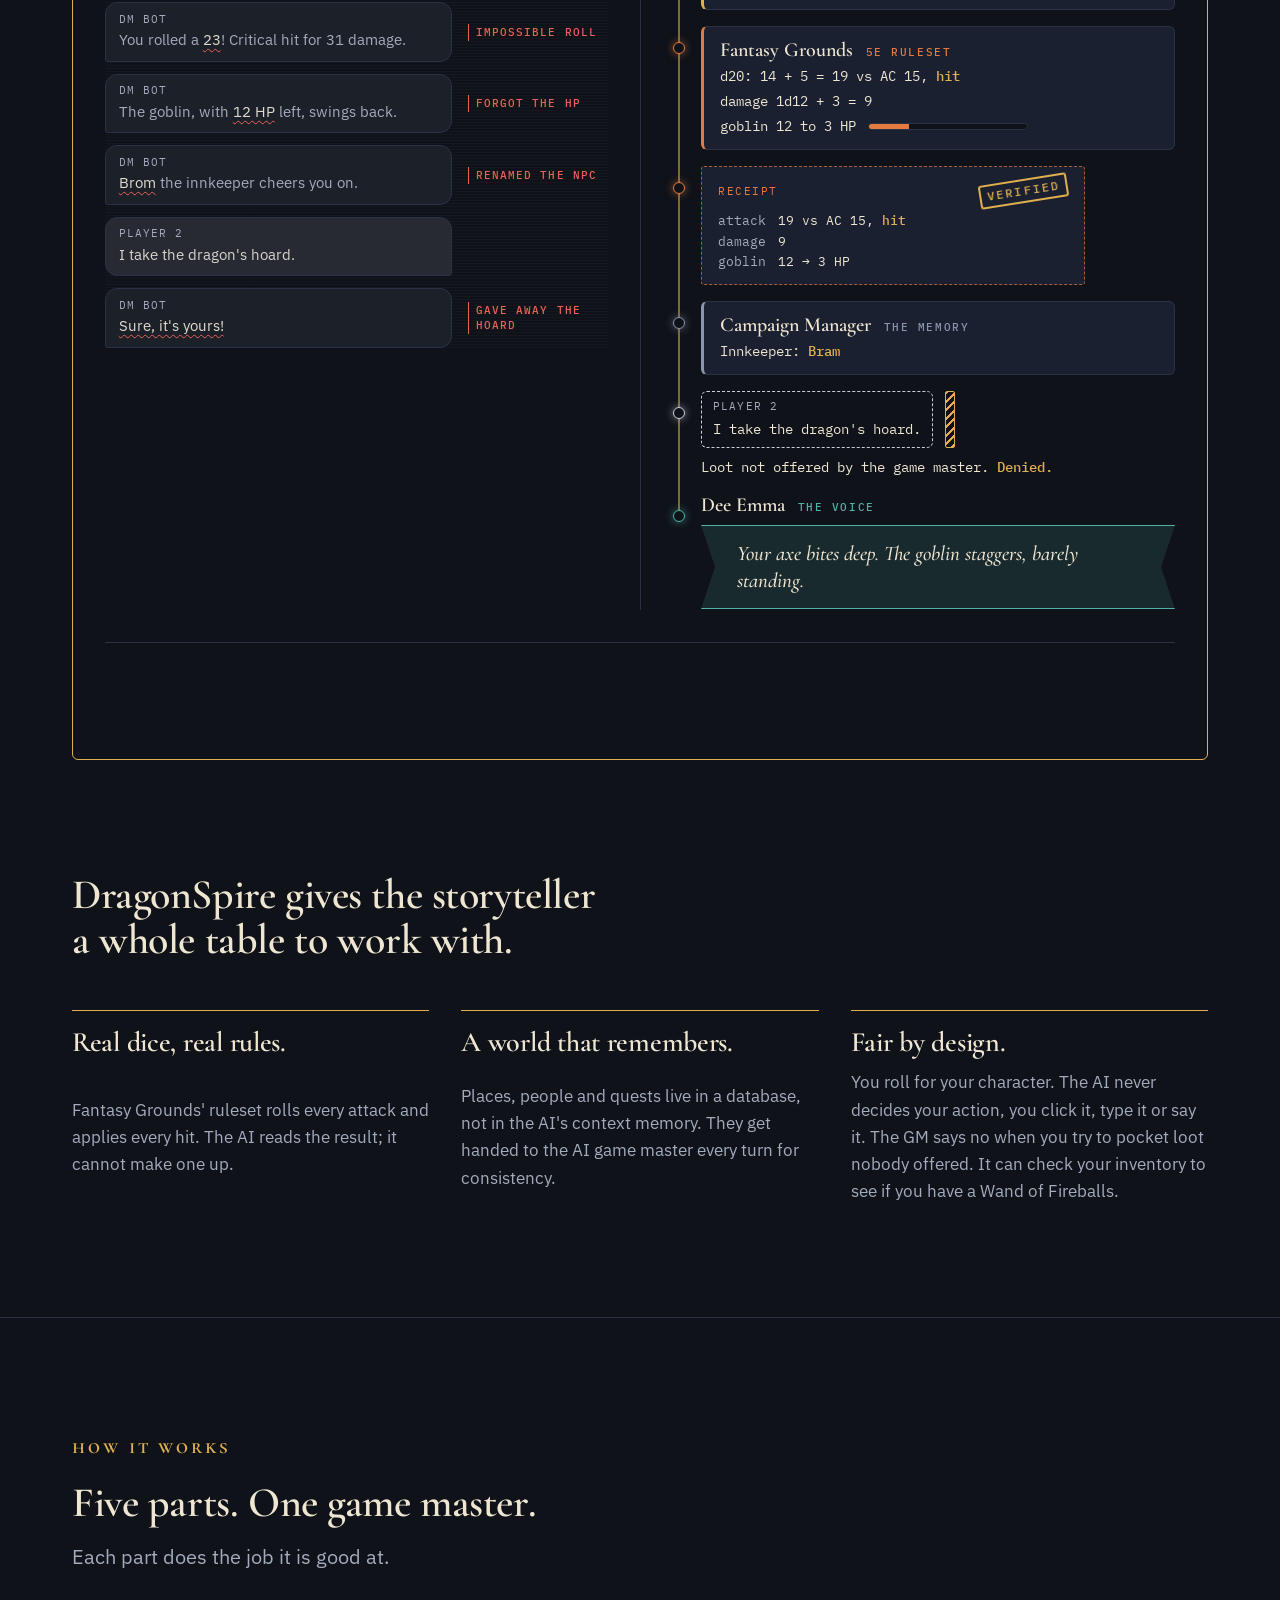
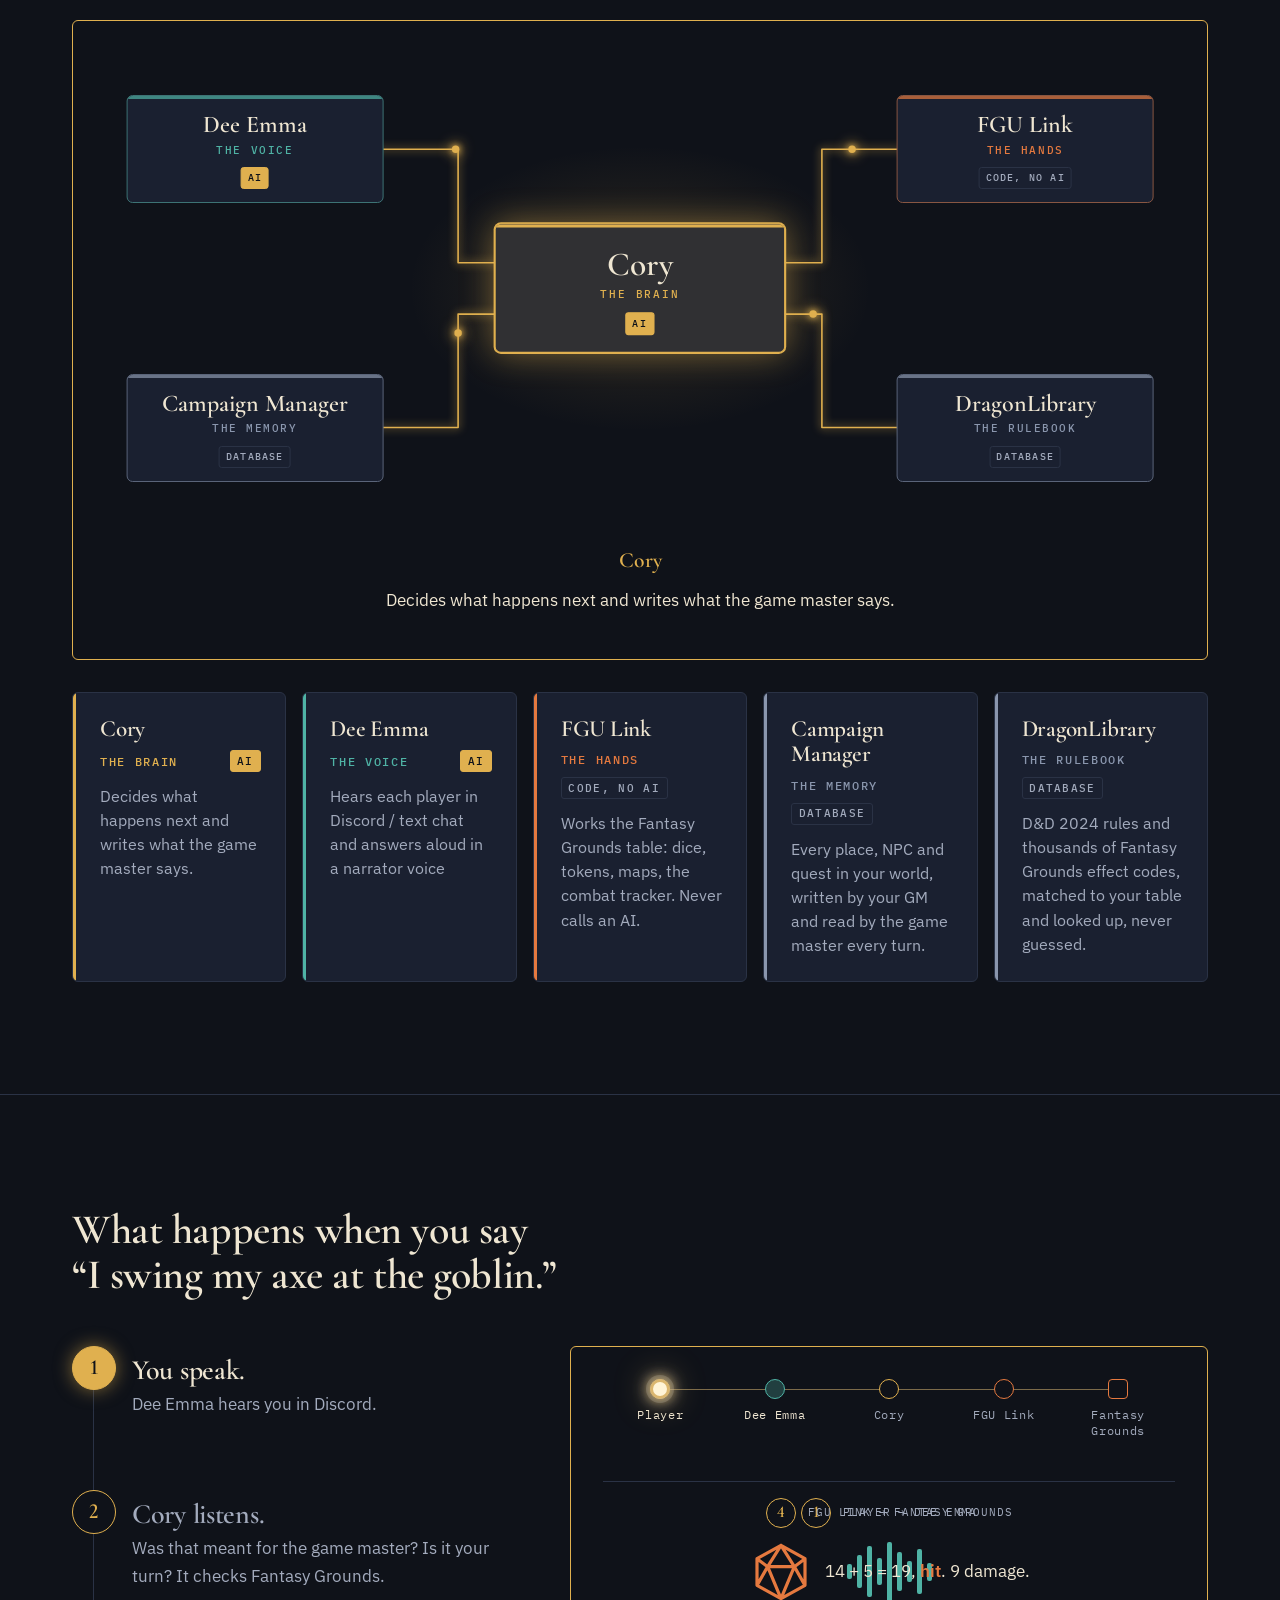
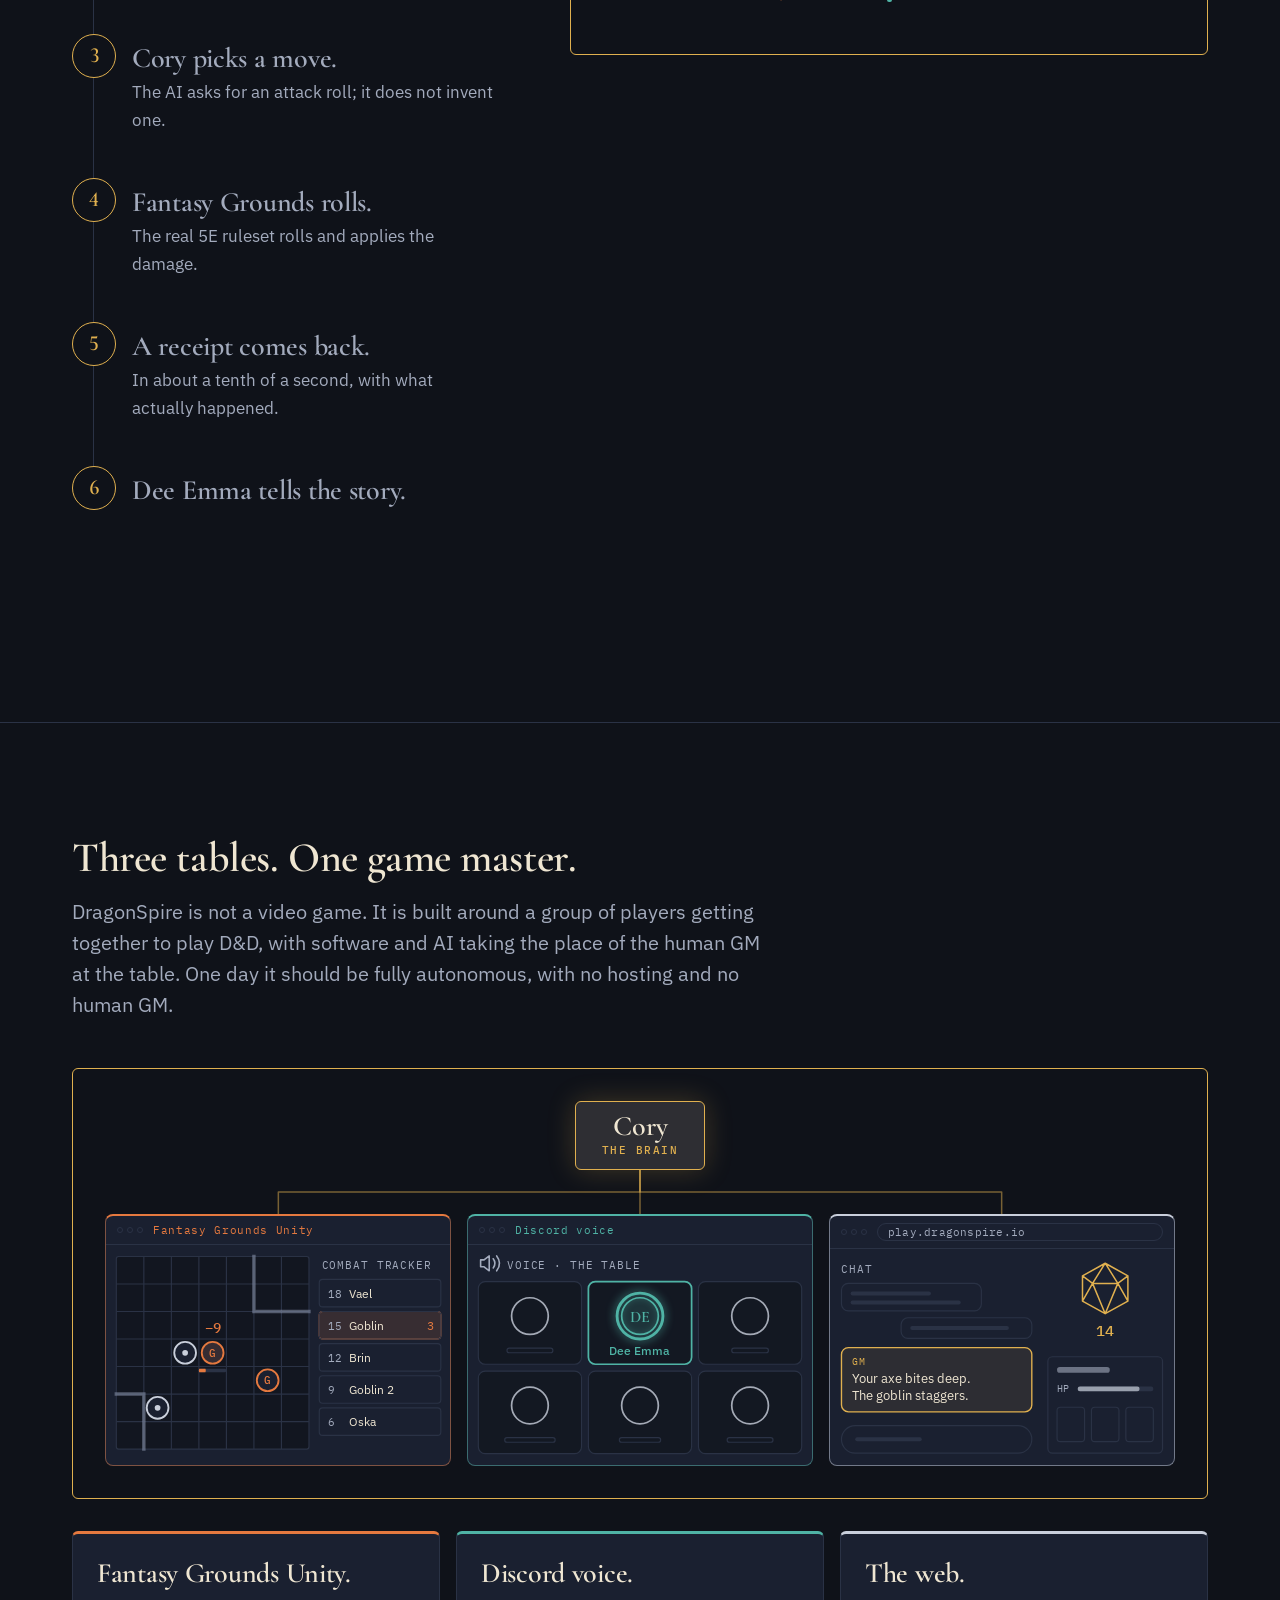
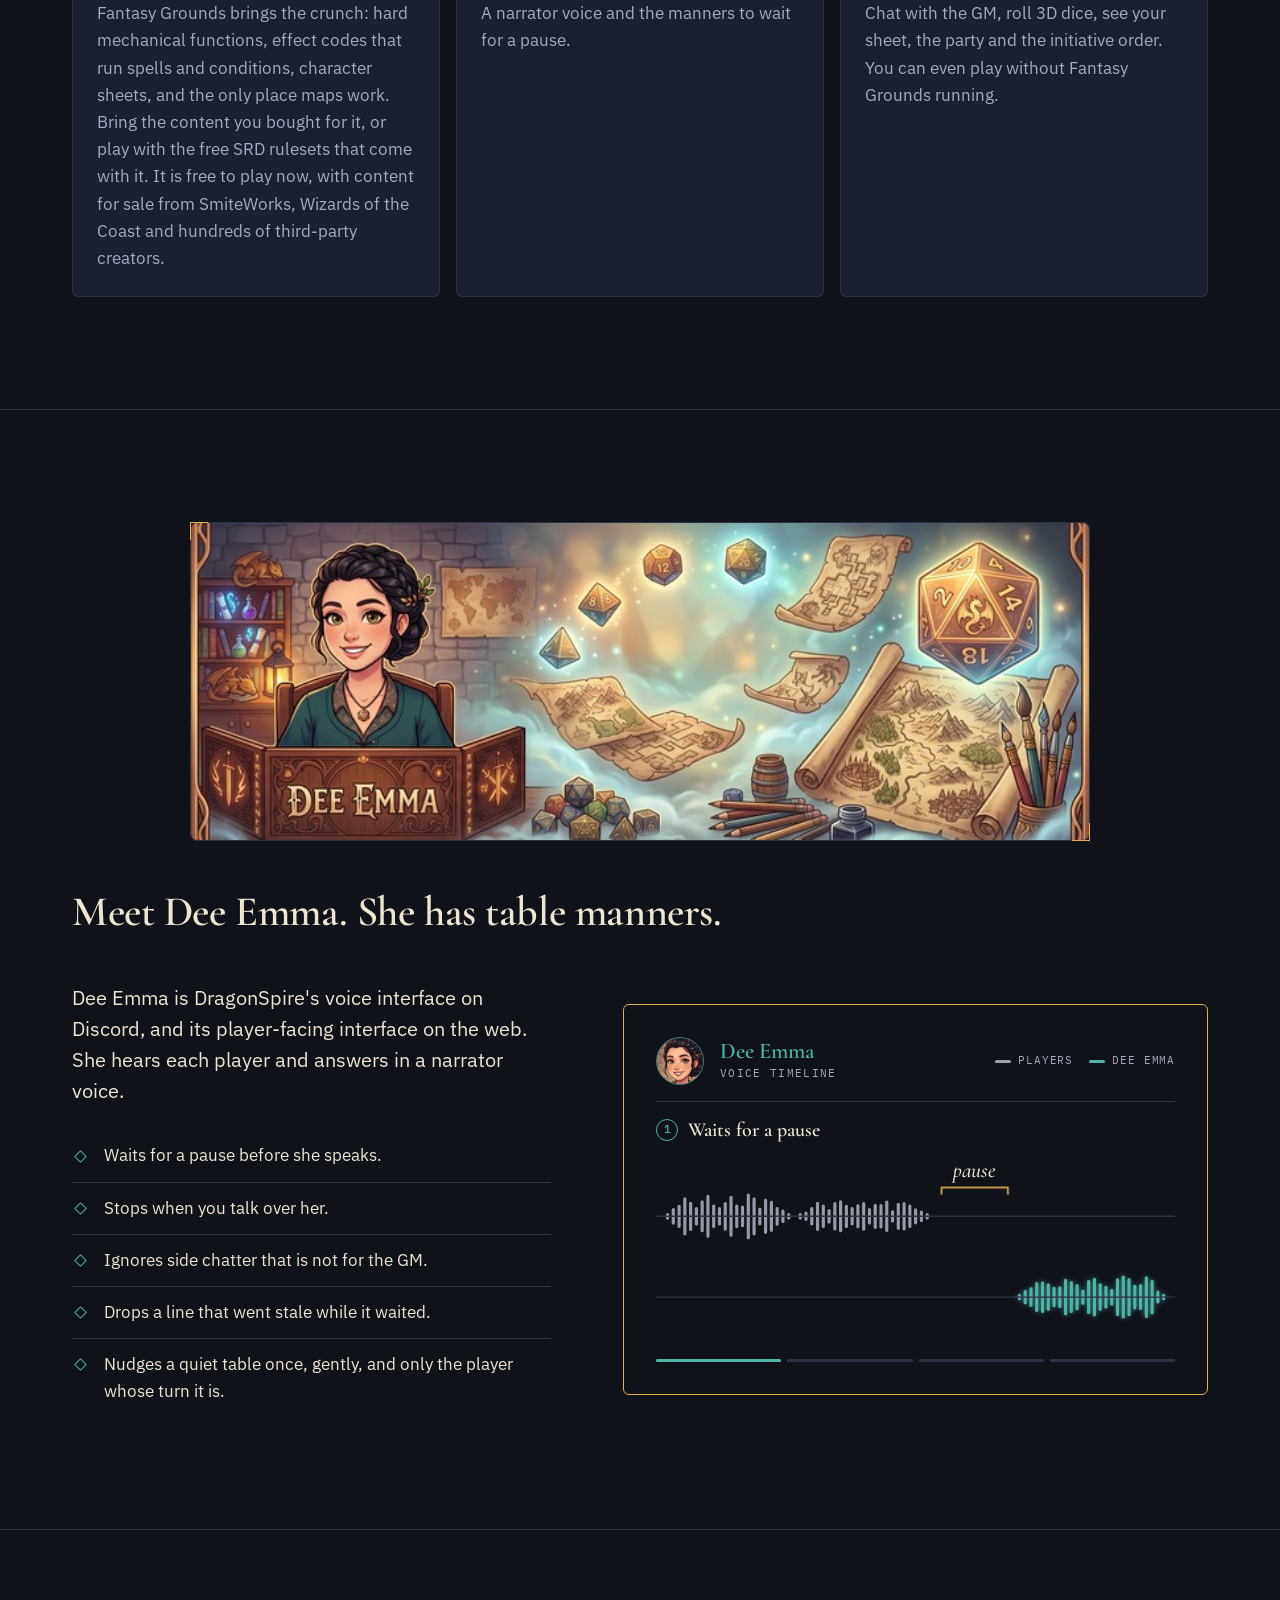
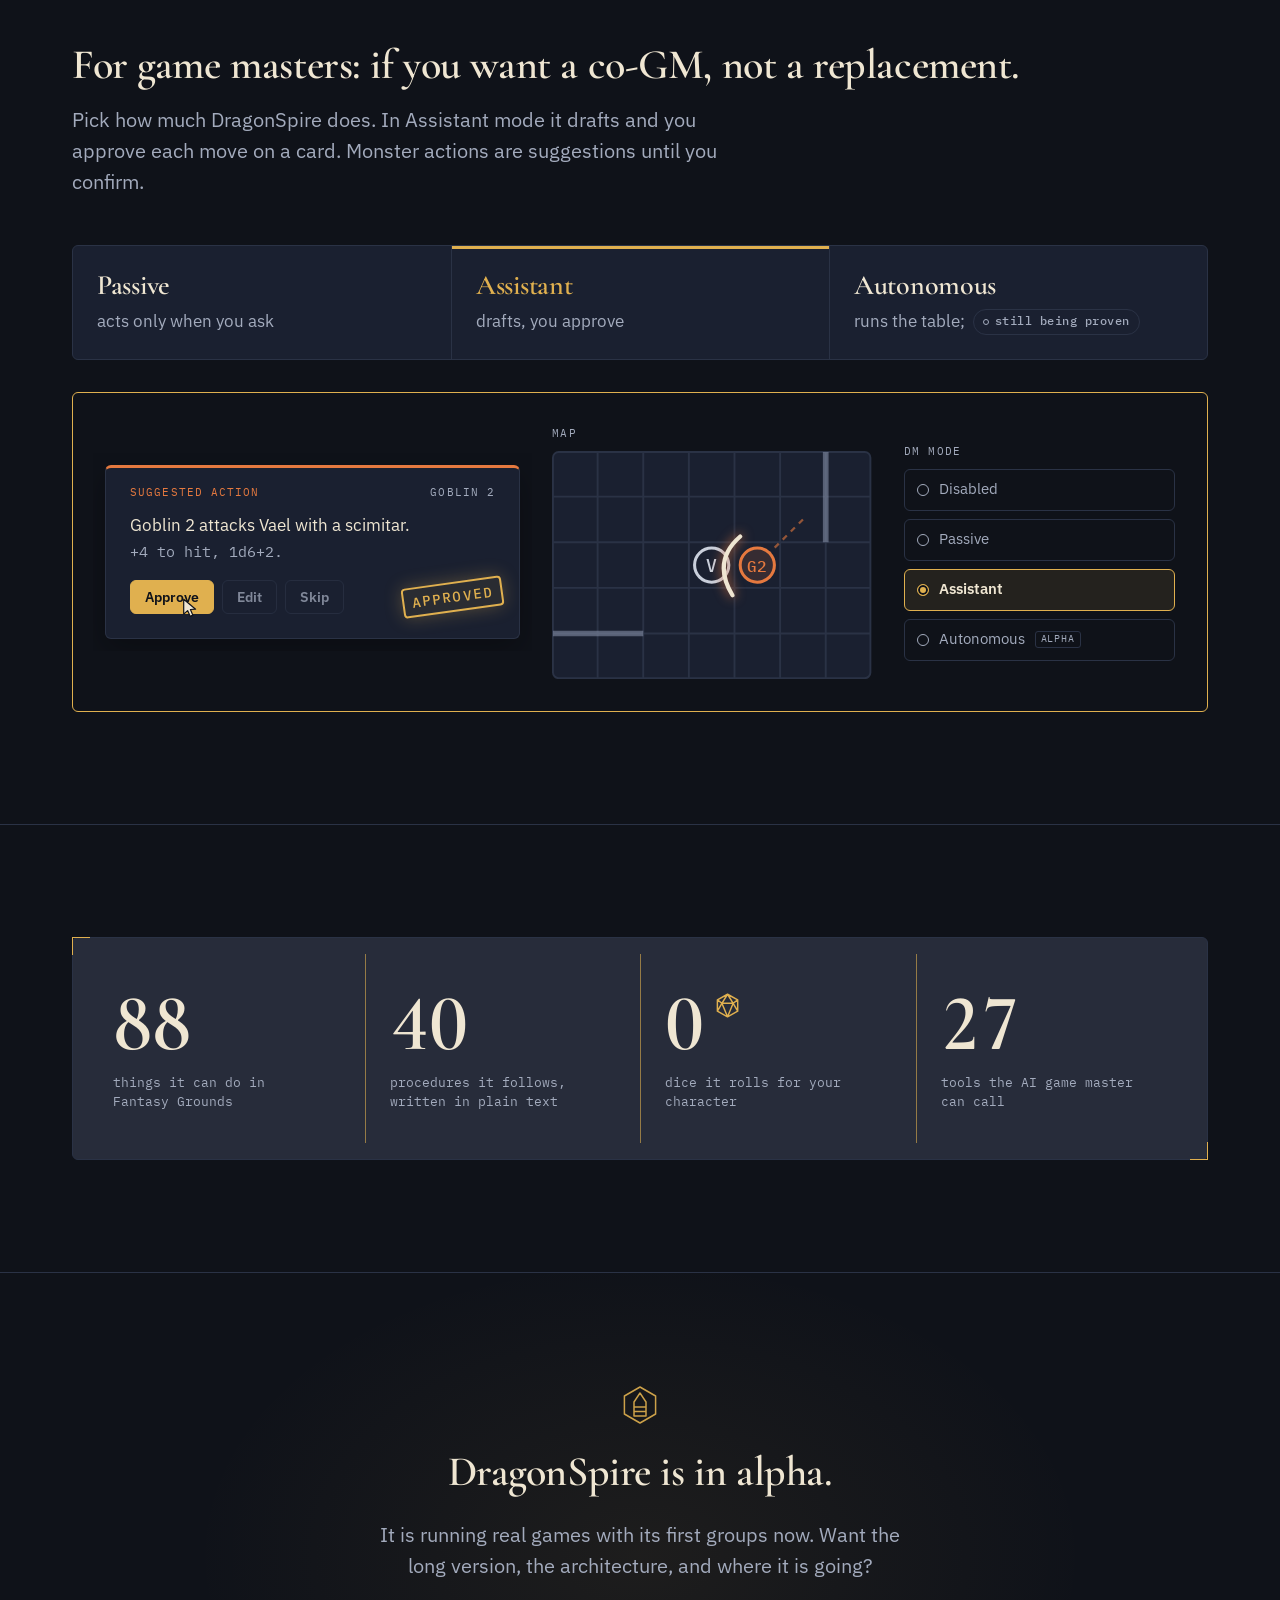
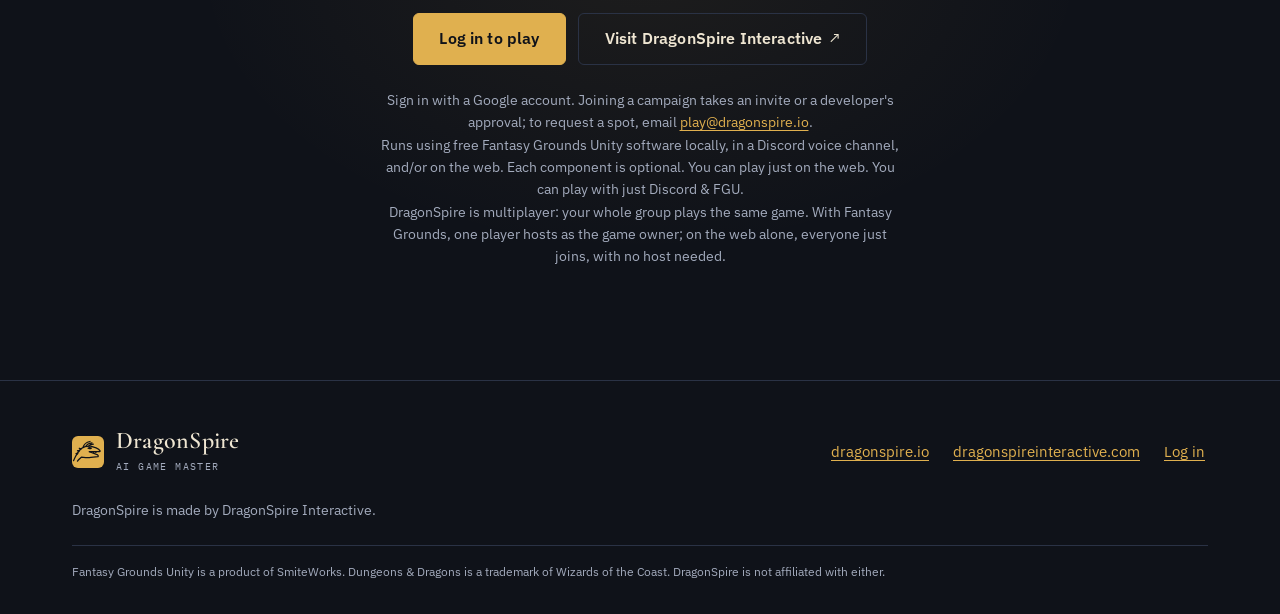
==== commit a3963d99: "Explain what Fantasy Grounds brings; table-game framing on .io Co-Authored-By: Claude Sonnet 5.5 <no" ====
--- a/index.html
+++ b/index.html
@@ -368,6 +368,7 @@
   <div class="container">
     <div class="section-head">
       <h2 id="tables-title">Three tables. One game master.</h2>
+      <p class="lede">DragonSpire is not a video game. It is built around a group of players getting together to play D&amp;D, with software and AI taking the place of the human GM at the table. One day it should be fully autonomous, with no hosting and no human GM.</p>
     </div>
 <figure class="diagram-frame a5" id="a5-slot" aria-label="One game master at three tables: Cory, the brain, is wired to Fantasy Grounds Unity, where a goblin takes 9 damage and drops from 12 to 3 hit points, to Discord voice, where Dee Emma narrates, and to the web, where a d20 lands and the chat reads &quot;Your axe bites deep. The goblin staggers.&quot;">
   <div class="diagram-frame__panel">
@@ -457,7 +458,7 @@
   </div>
 </figure>
     <ul class="tables">
-      <li class="table-card p-fgu"><h3 class="table-card__name">Fantasy Grounds Unity.</h3><p class="table-card__text">It reads the live combat tracker, sheets and maps, and acts with the ruleset's own functions.</p></li>
+      <li class="table-card p-fgu"><h3 class="table-card__name">Fantasy Grounds Unity.</h3><p class="table-card__text">Fantasy Grounds brings the crunch: hard mechanical functions, effect codes that run spells and conditions, character sheets, and the only place maps work. Bring the content you bought for it, or play with the free SRD rulesets that come with it. It is free to play now, with content for sale from SmiteWorks, Wizards of the Coast and hundreds of third-party creators.</p></li>
       <li class="table-card p-dee"><h3 class="table-card__name">Discord voice.</h3><p class="table-card__text">A narrator voice and the manners to wait for a pause.</p></li>
       <li class="table-card p-web"><h3 class="table-card__name">The web.</h3><p class="table-card__text">Chat with the GM, roll 3D dice, see your sheet, the party and the initiative order. You can even play without Fantasy Grounds running.</p></li>
     </ul>
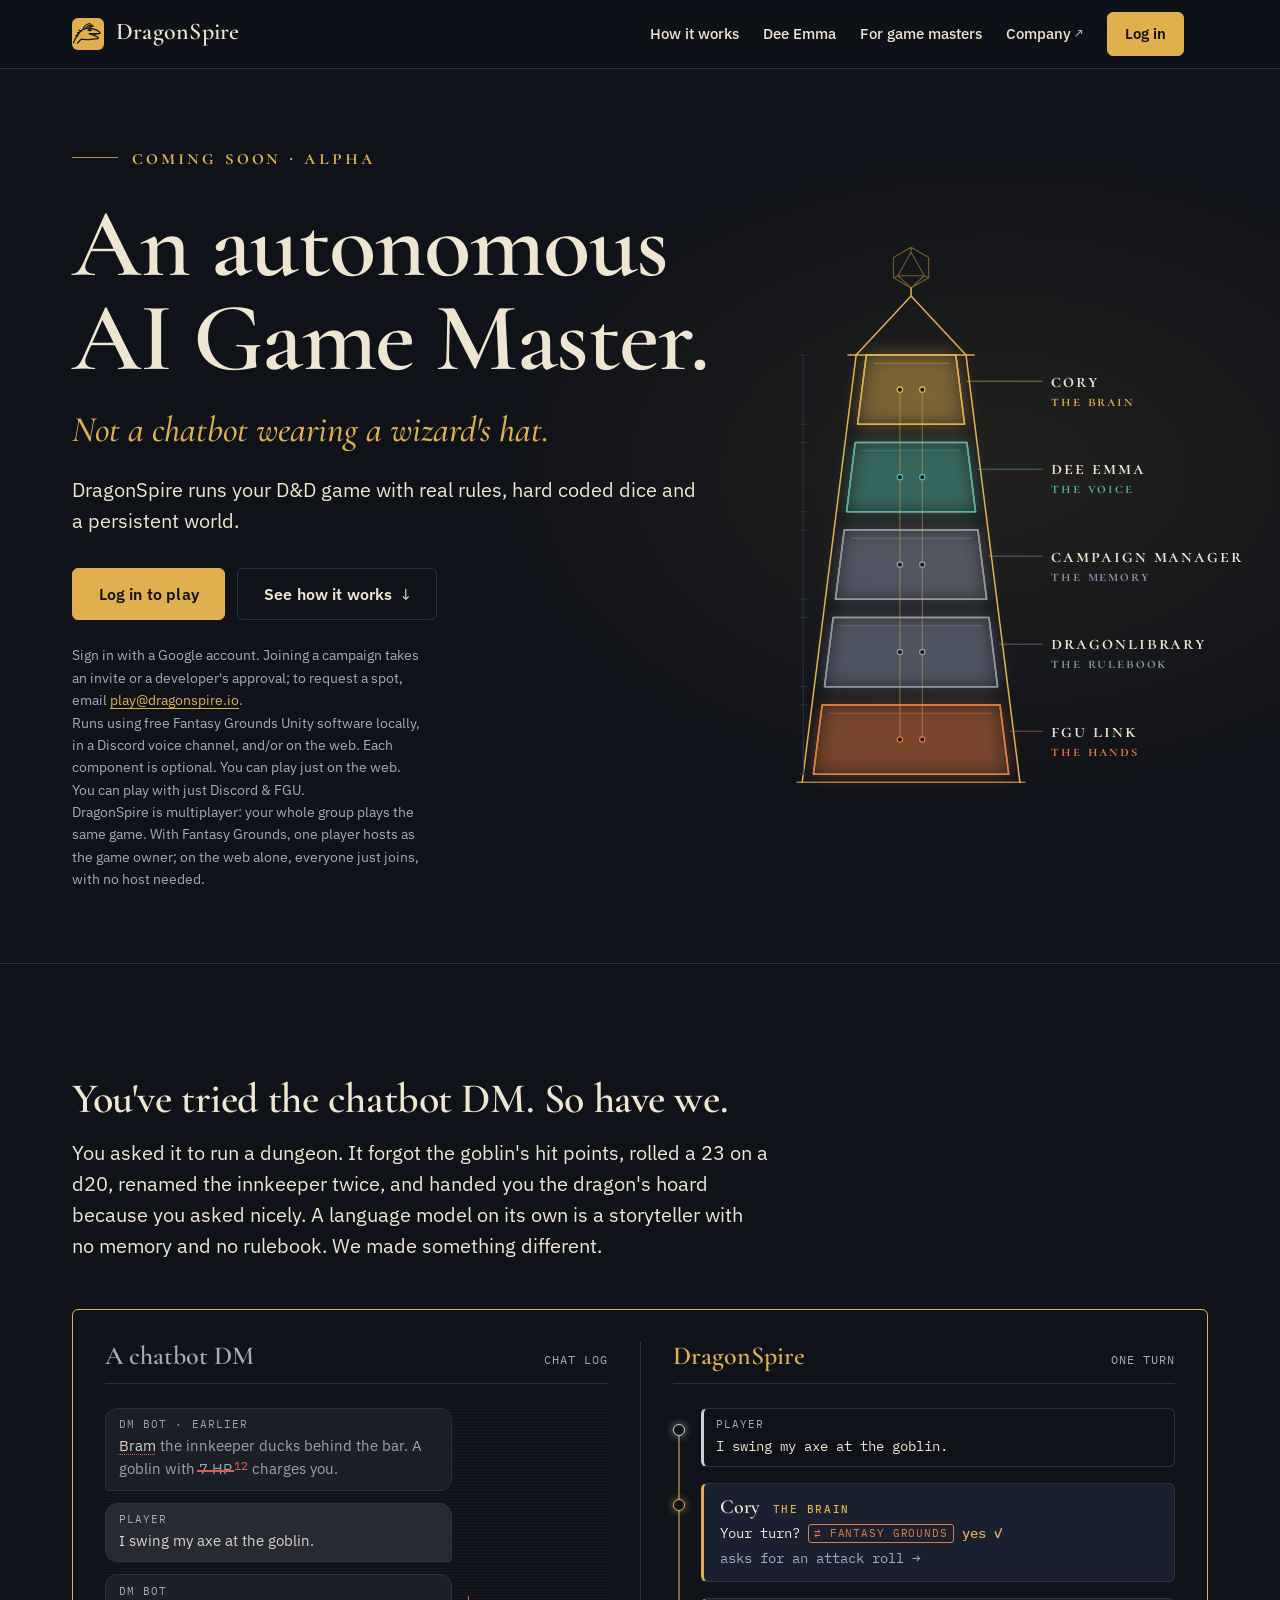
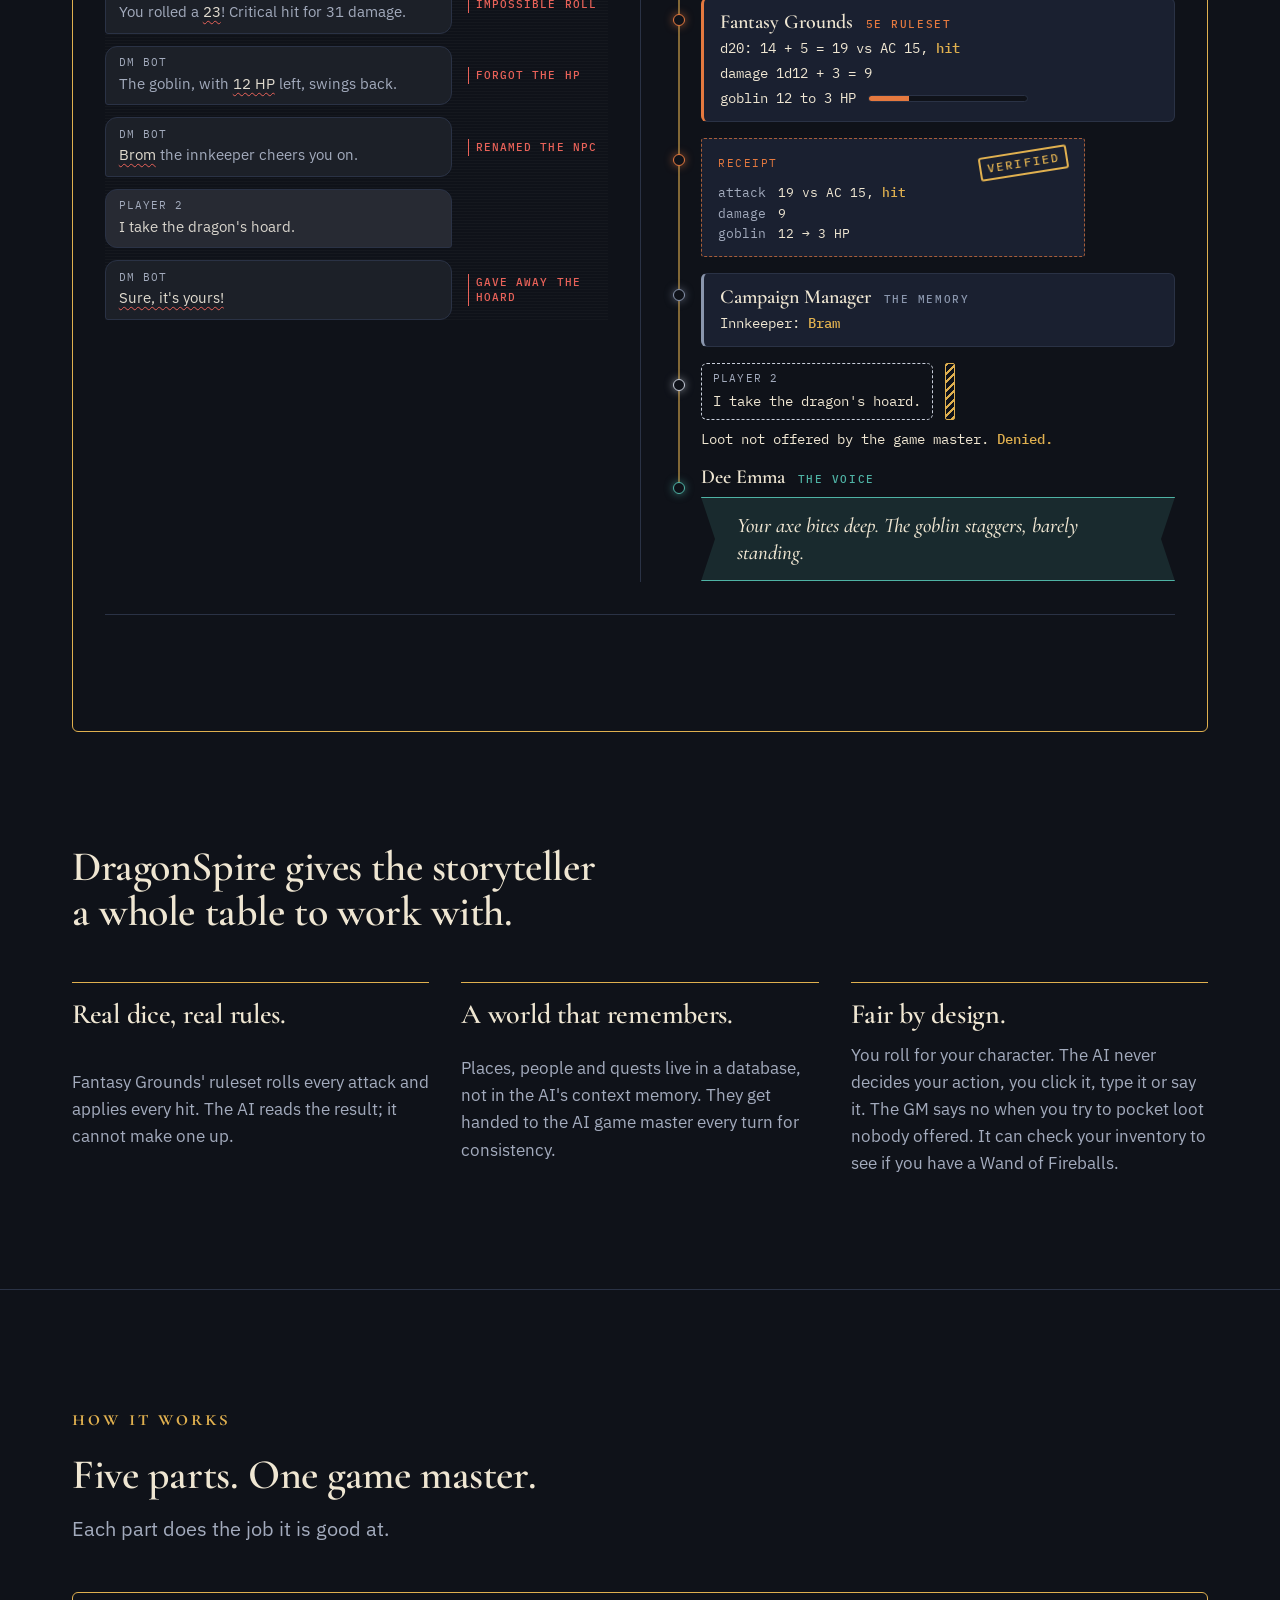
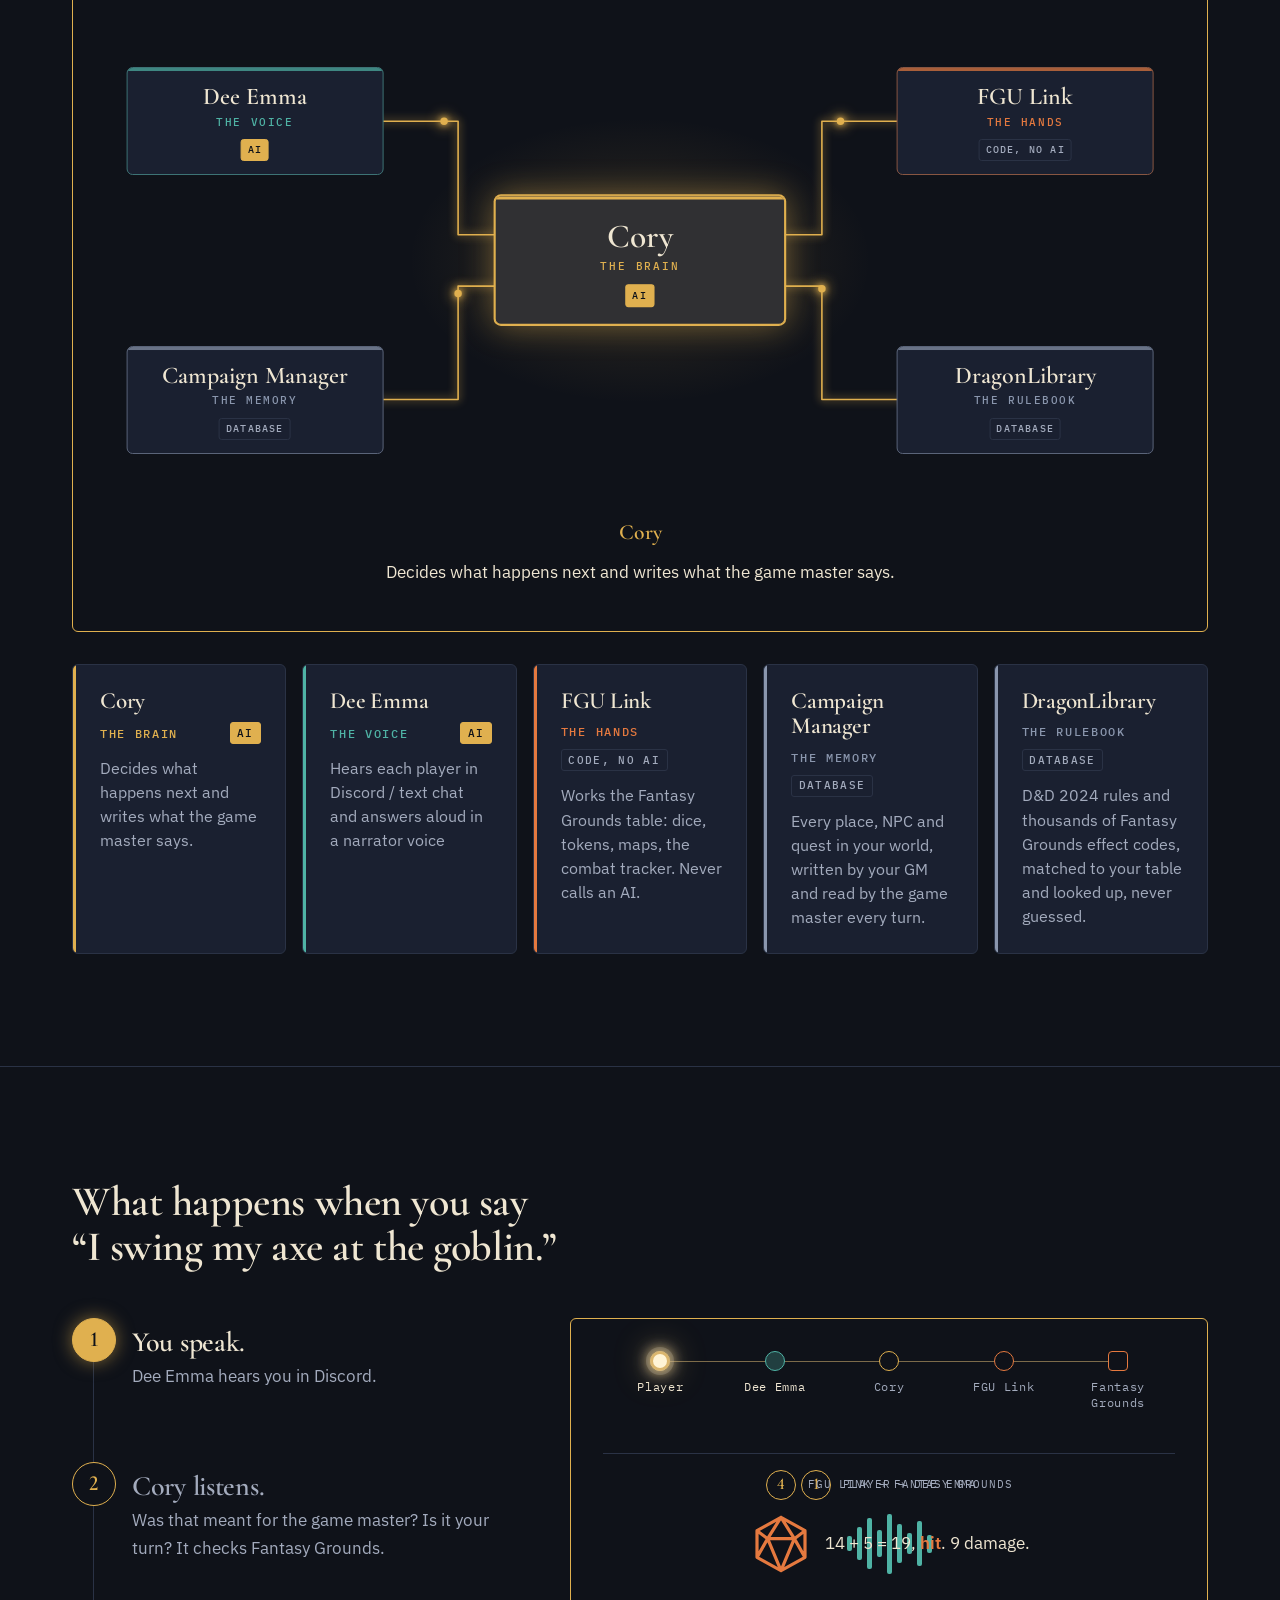
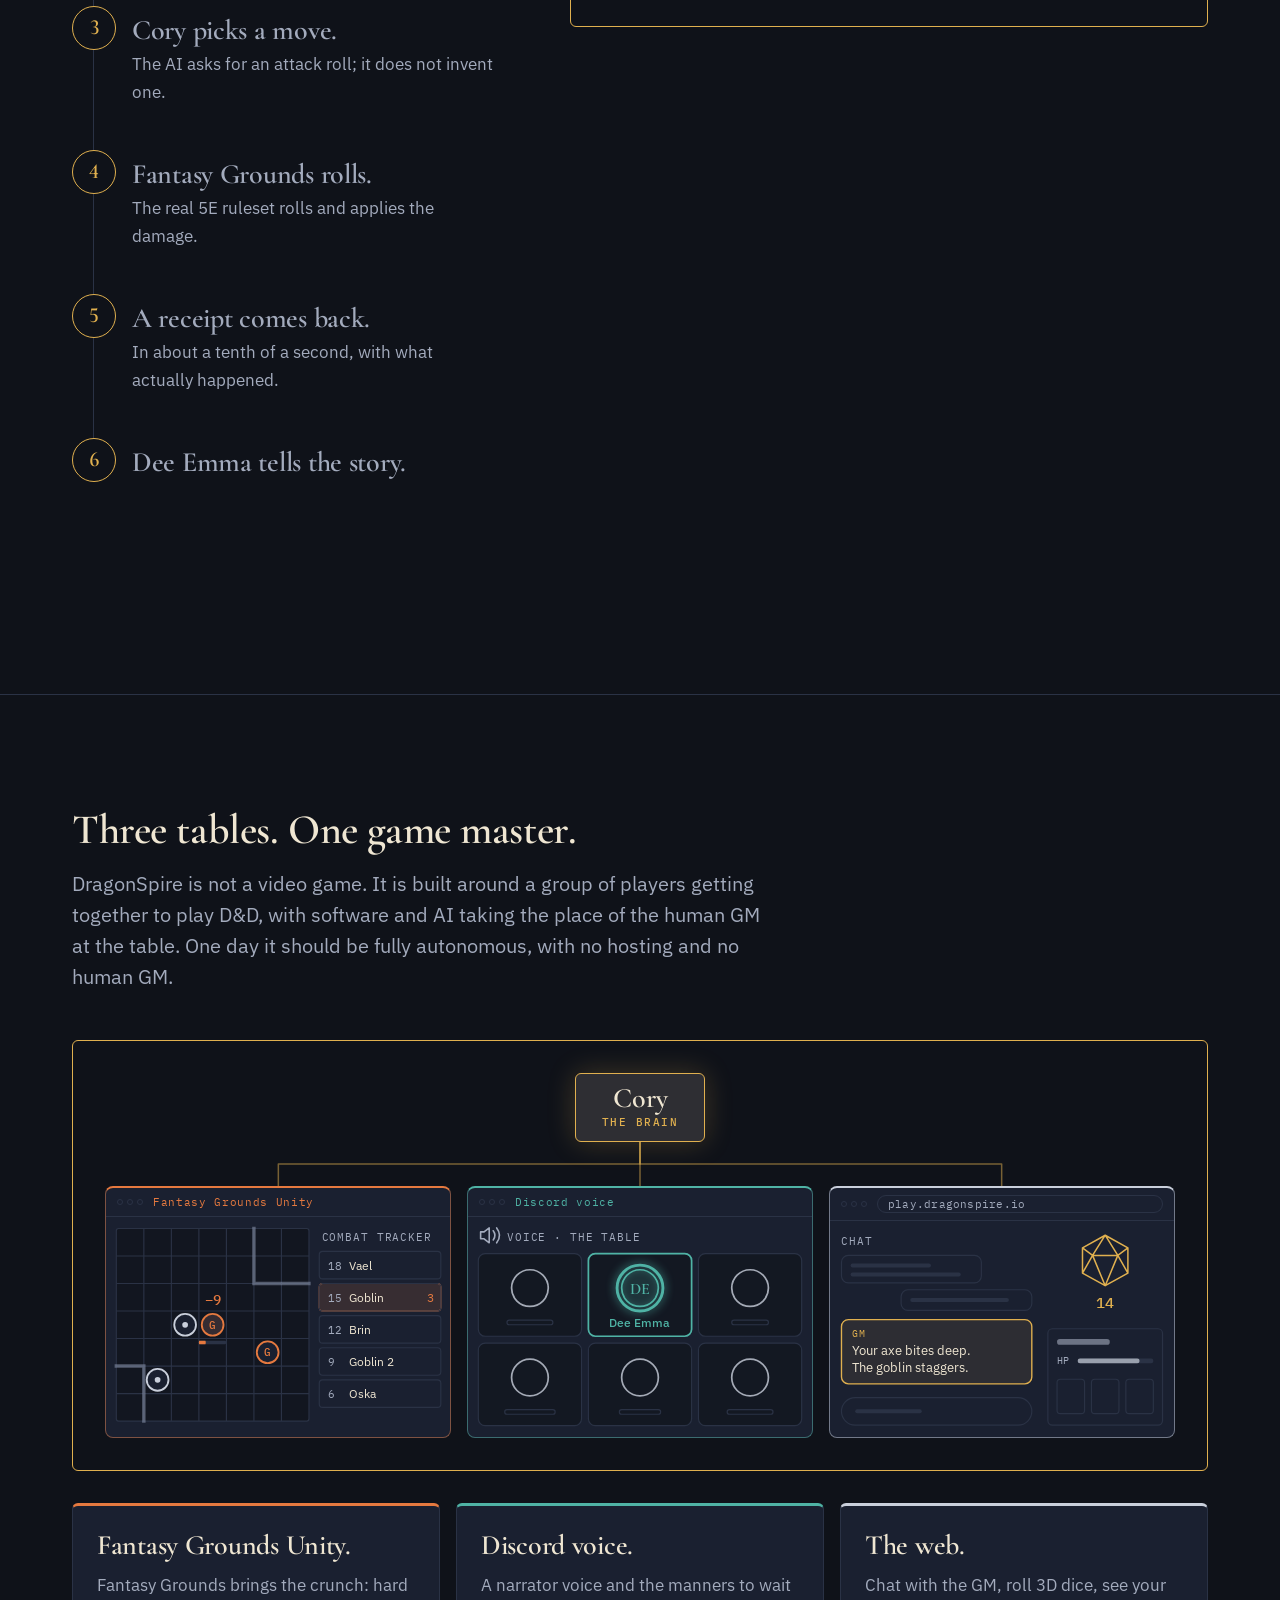
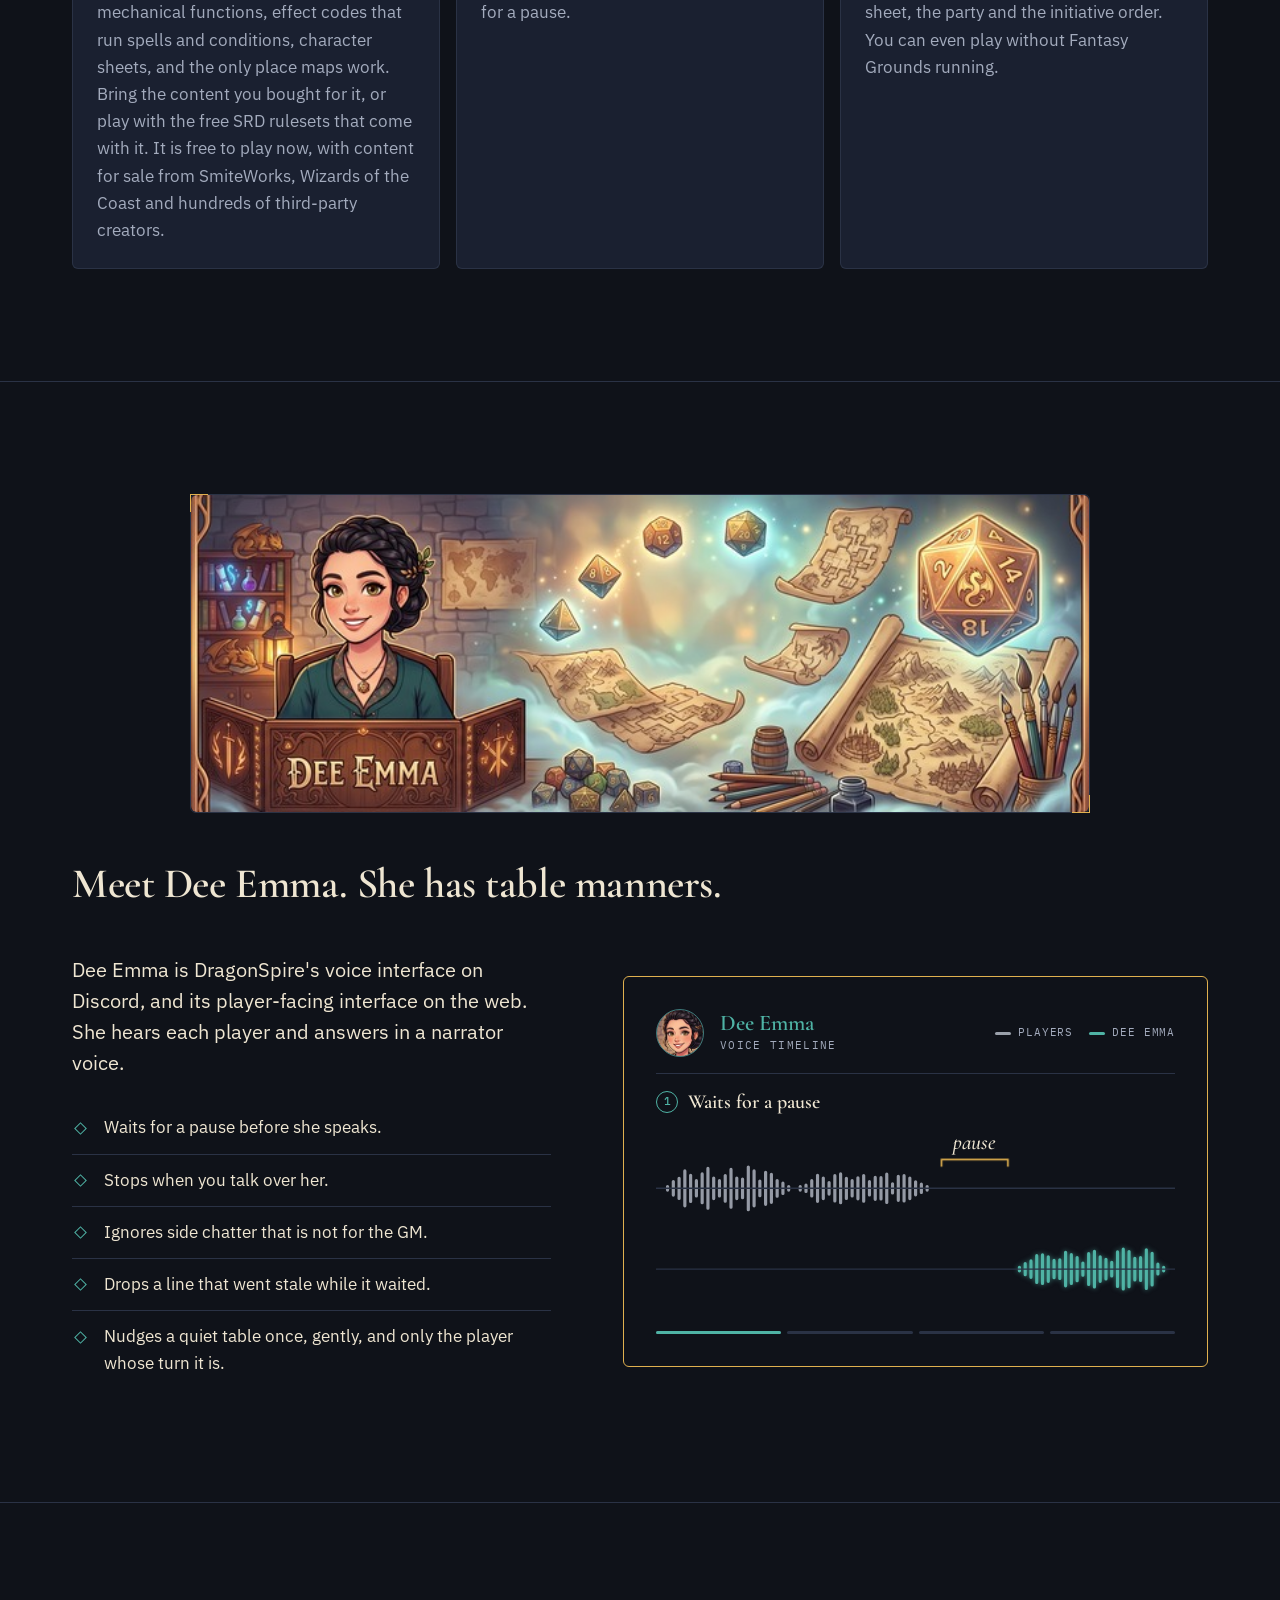
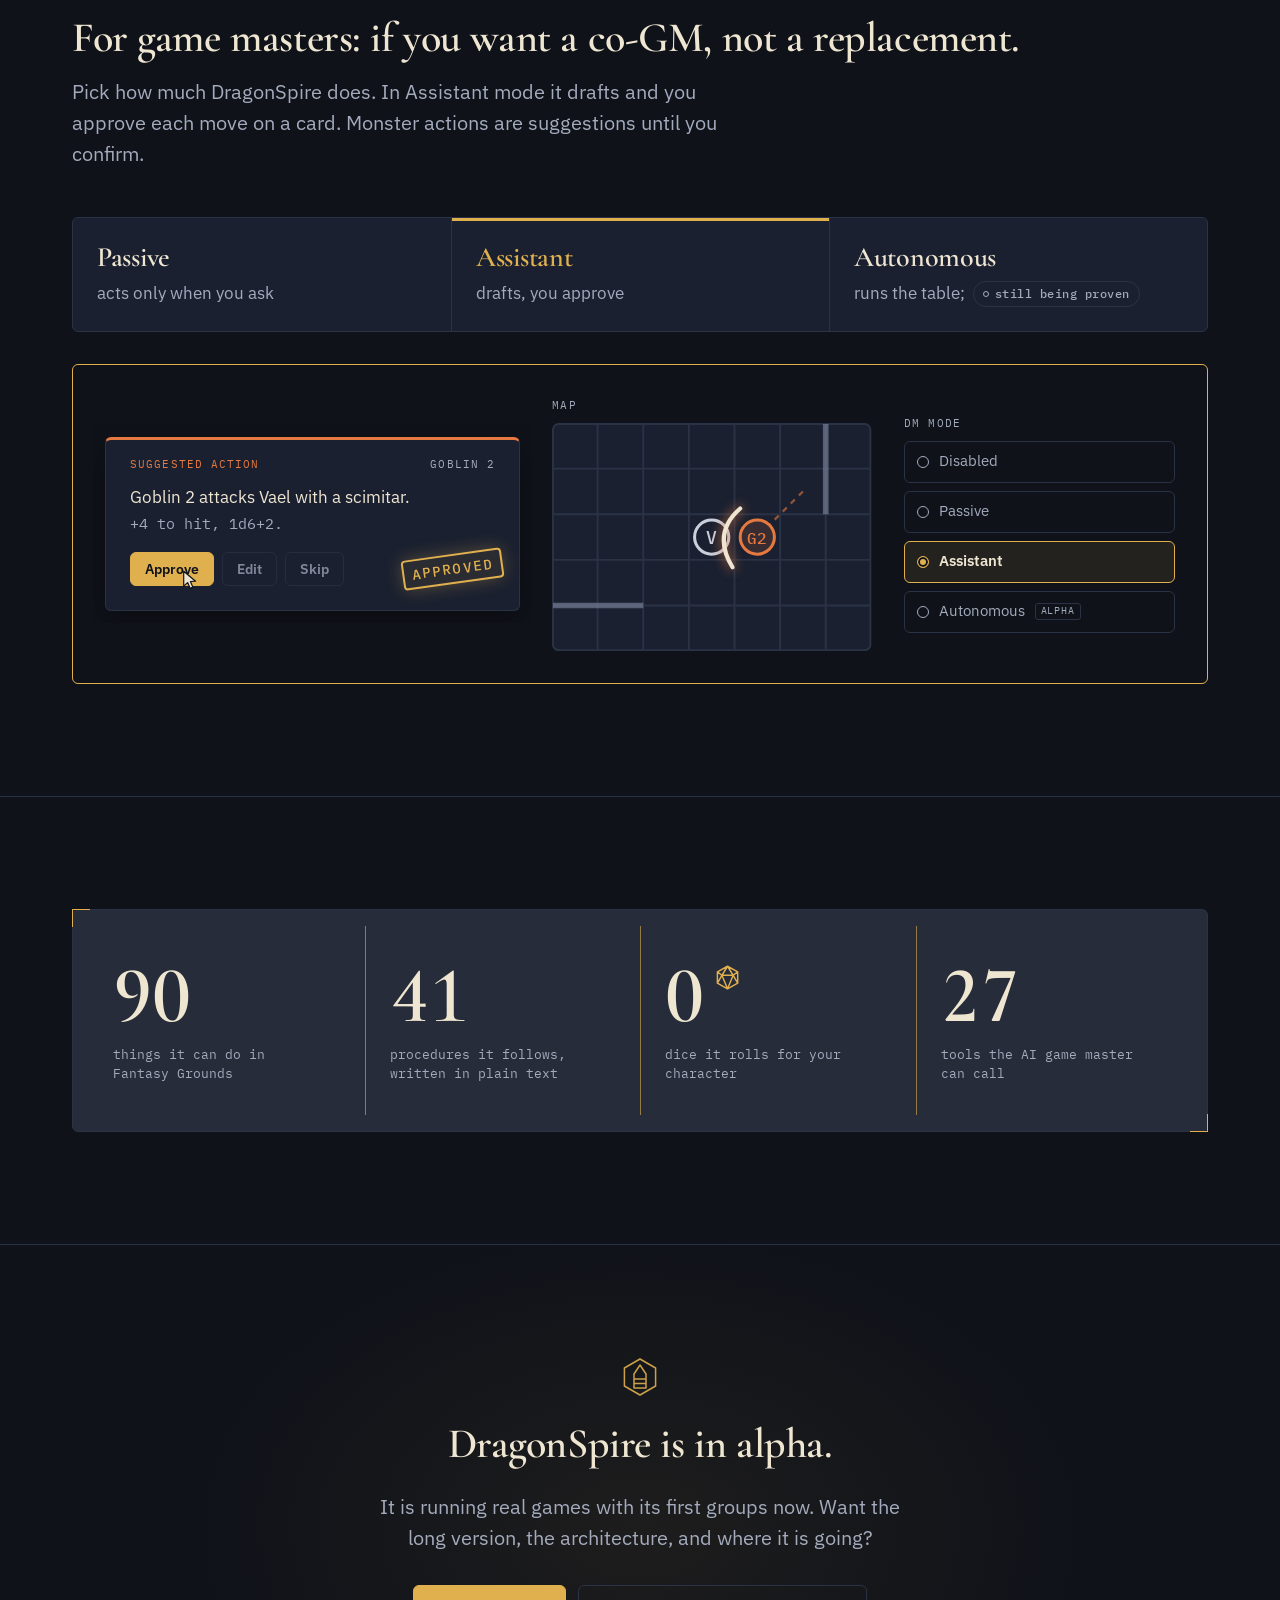
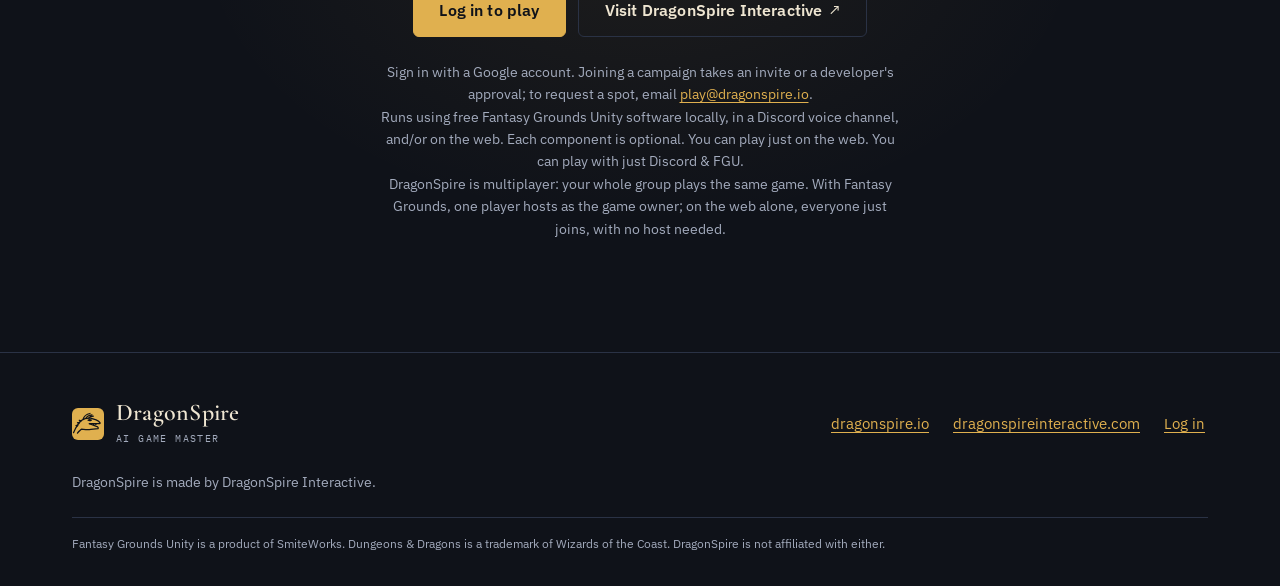
==== commit e903cc32: "Hero: autonomous AI Game Master first, then not-a-chatbot line Co-Authored-By: Claude Sonnet 5.5 <no" ====
--- a/index.html
+++ b/index.html
@@ -52,7 +52,8 @@
   <div class="container hero__grid">
     <div class="hero__copy">
       <p class="eyebrow">Coming soon · Alpha</p>
-      <h1 class="display hero__title" id="hero-title">Not a chatbot <br>wearing a wizard's hat</h1>
+      <h1 class="display hero__title" id="hero-title">An autonomous <br>AI Game Master.</h1>
+      <p class="hero__sub">Not a chatbot wearing a wizard's hat.</p>
       <p class="lede">DragonSpire runs your D&amp;D game with real rules, hard coded dice and a persistent world.</p>
       <div class="hero__actions">
         <a class="btn btn--primary" href="https://play.dragonspire.io">Log in to play</a>
--- a/assets/css/site.css
+++ b/assets/css/site.css
@@ -288,3 +288,5 @@
 .site-footer__links a { min-width: 44px; }
 .site-nav .site-nav__cta { min-height: 44px; }
 .nowrap { white-space: nowrap; }
+
+.hero__sub { margin: 0; font-family: var(--font-display); font-style: italic; font-weight: 500; font-size: clamp(1.5rem, 1rem + 1.6vw, 2.25rem); line-height: 1.15; color: var(--gold); }
